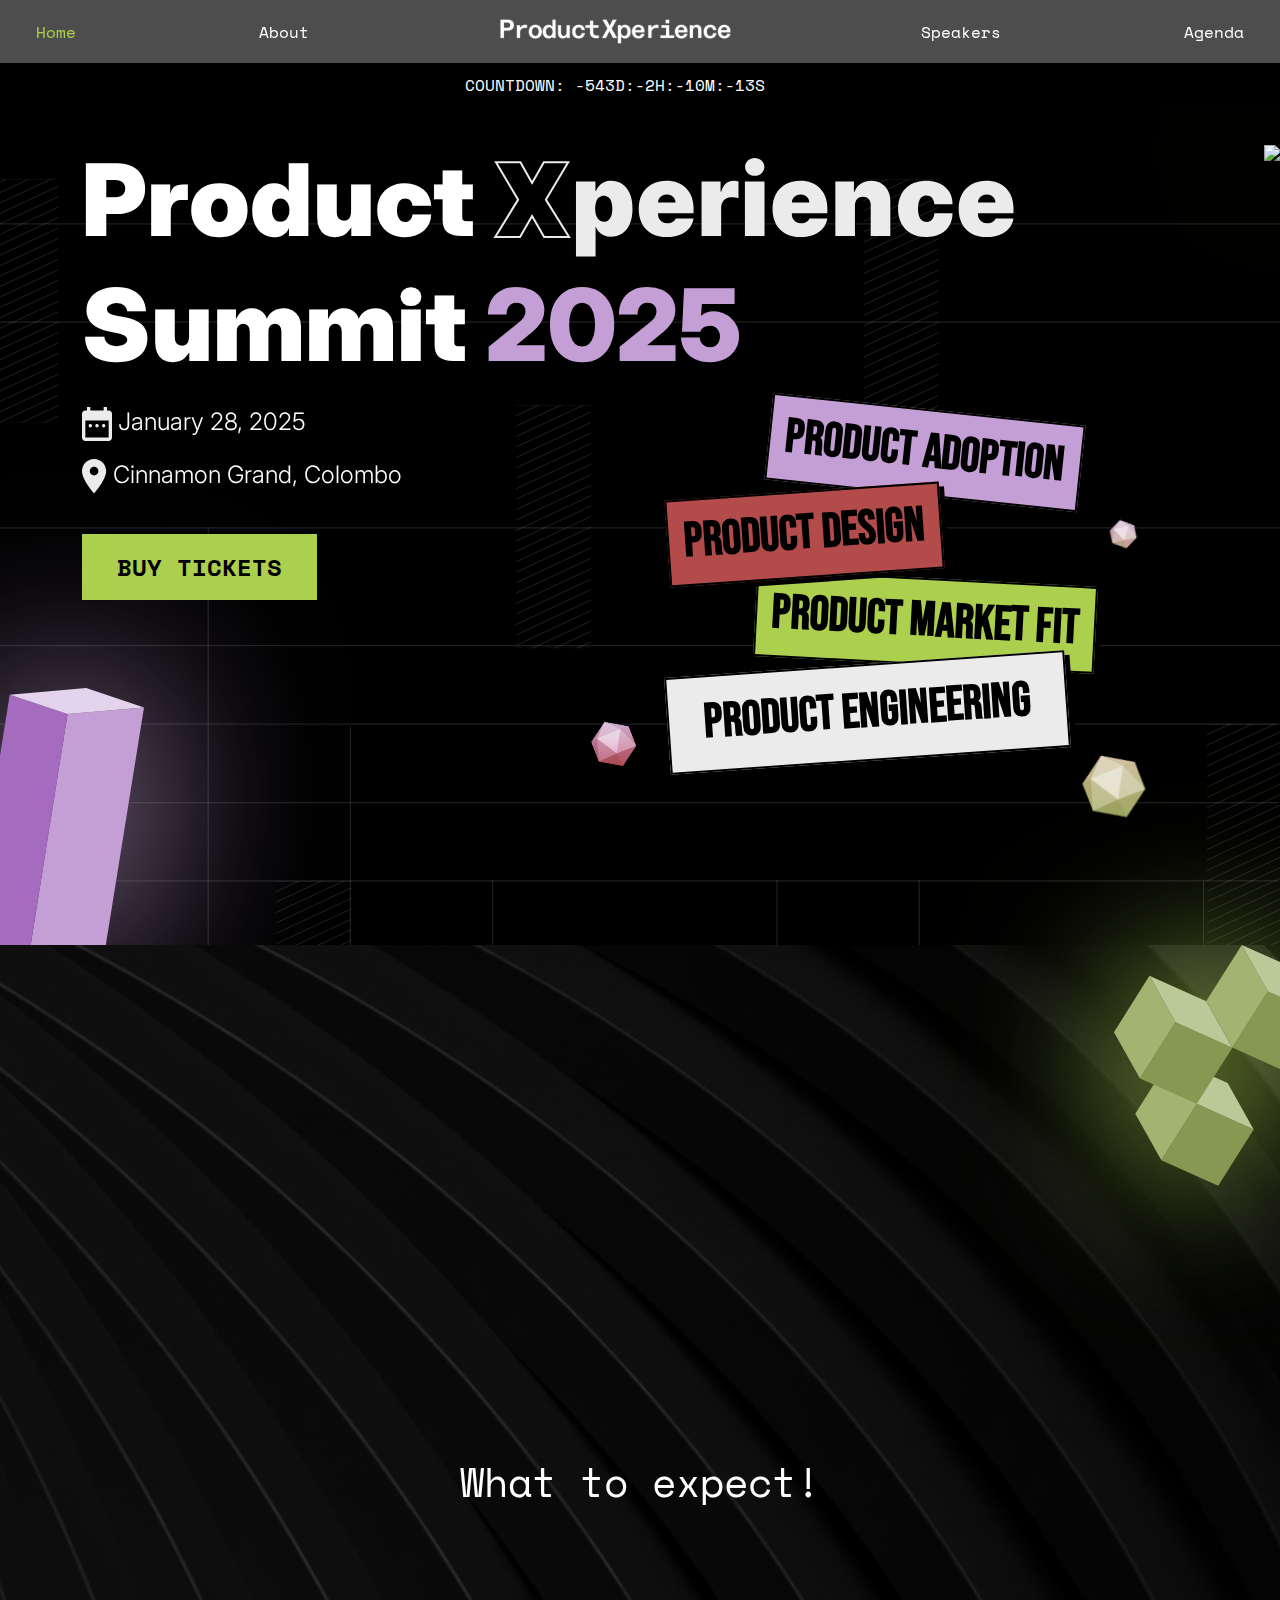
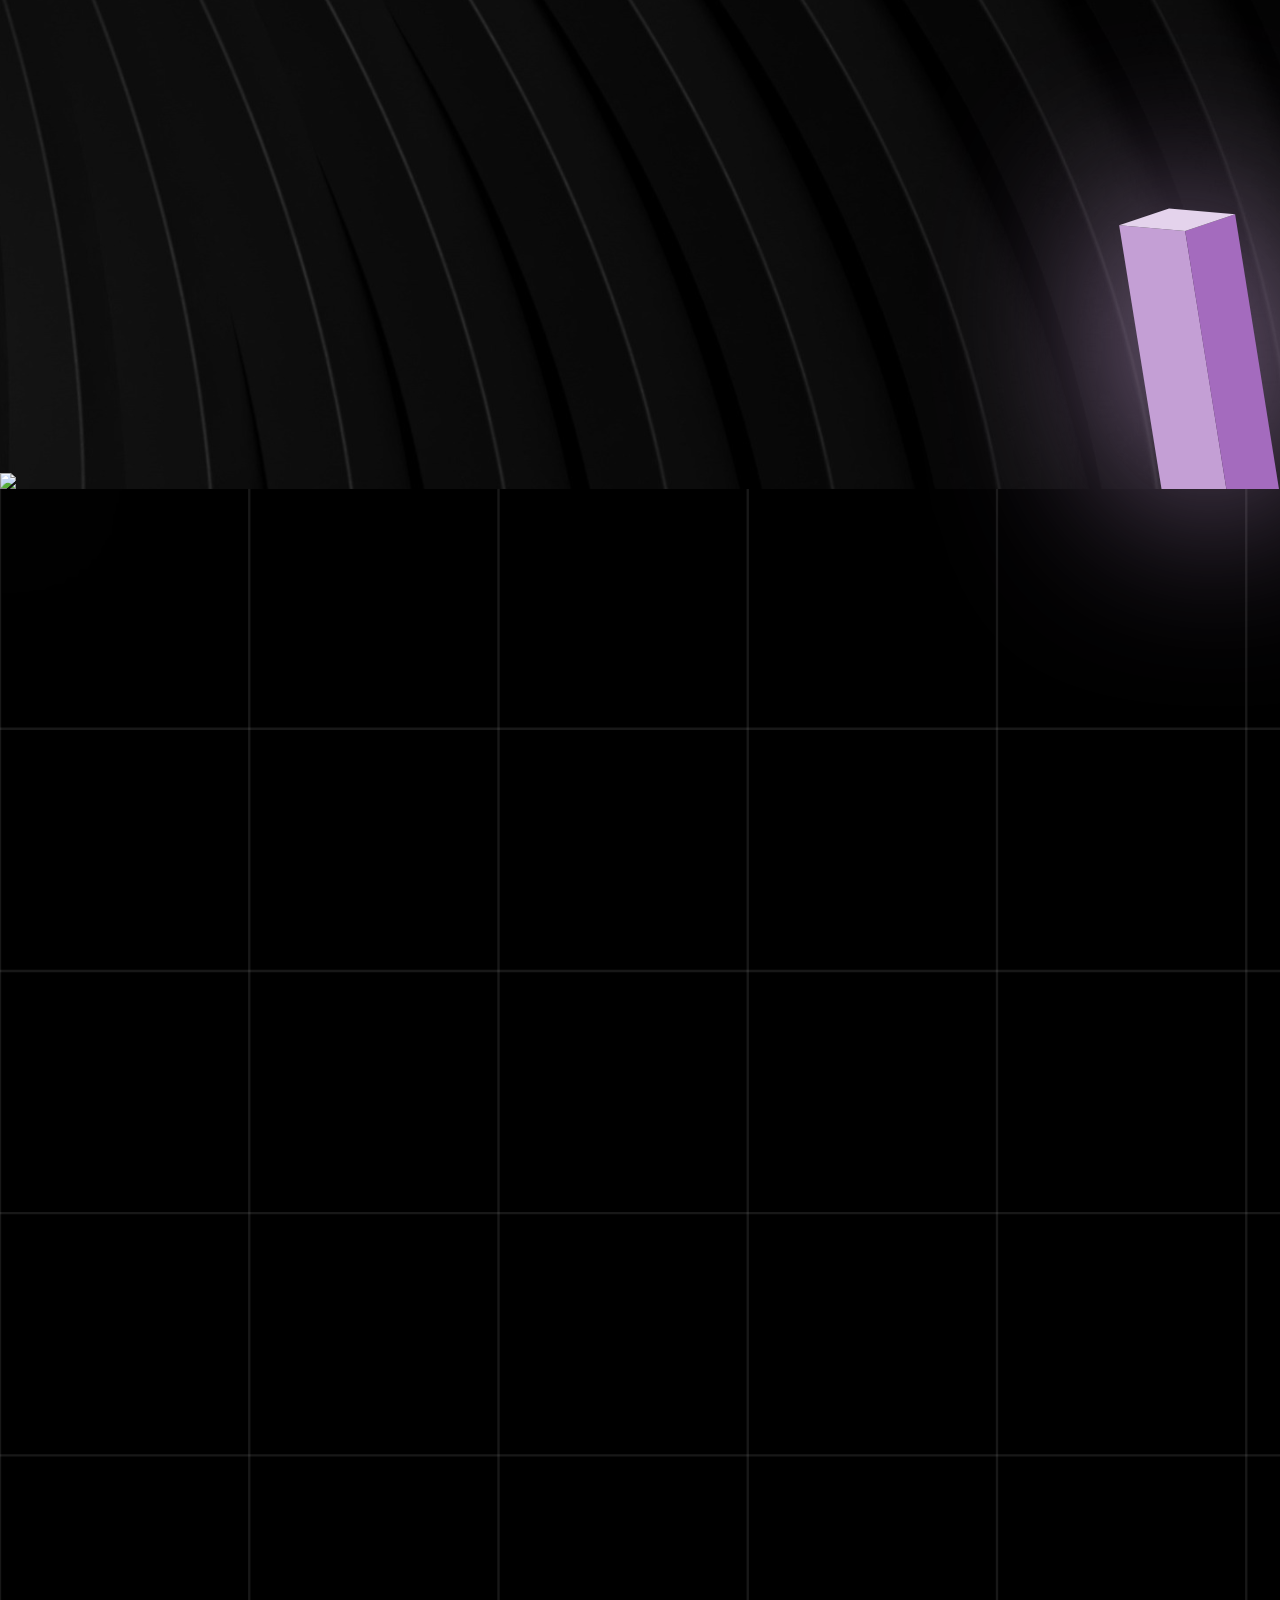
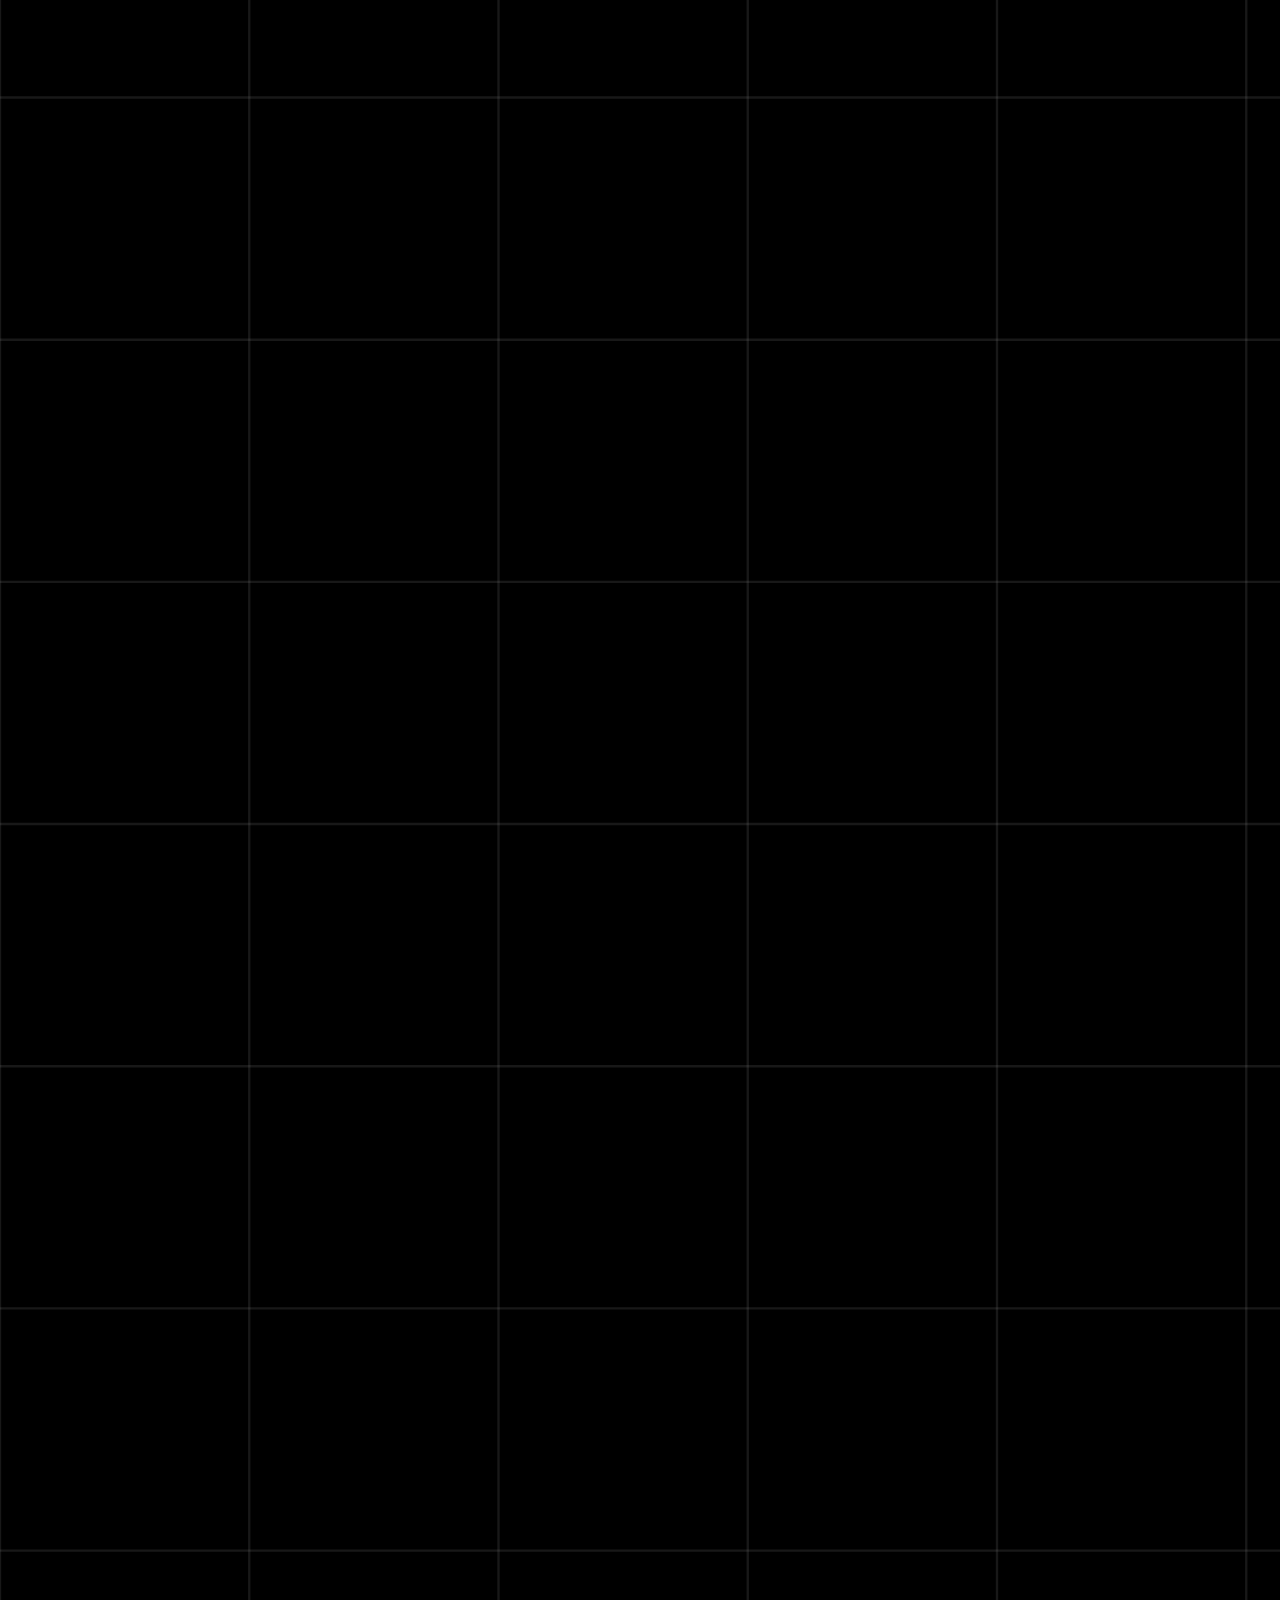
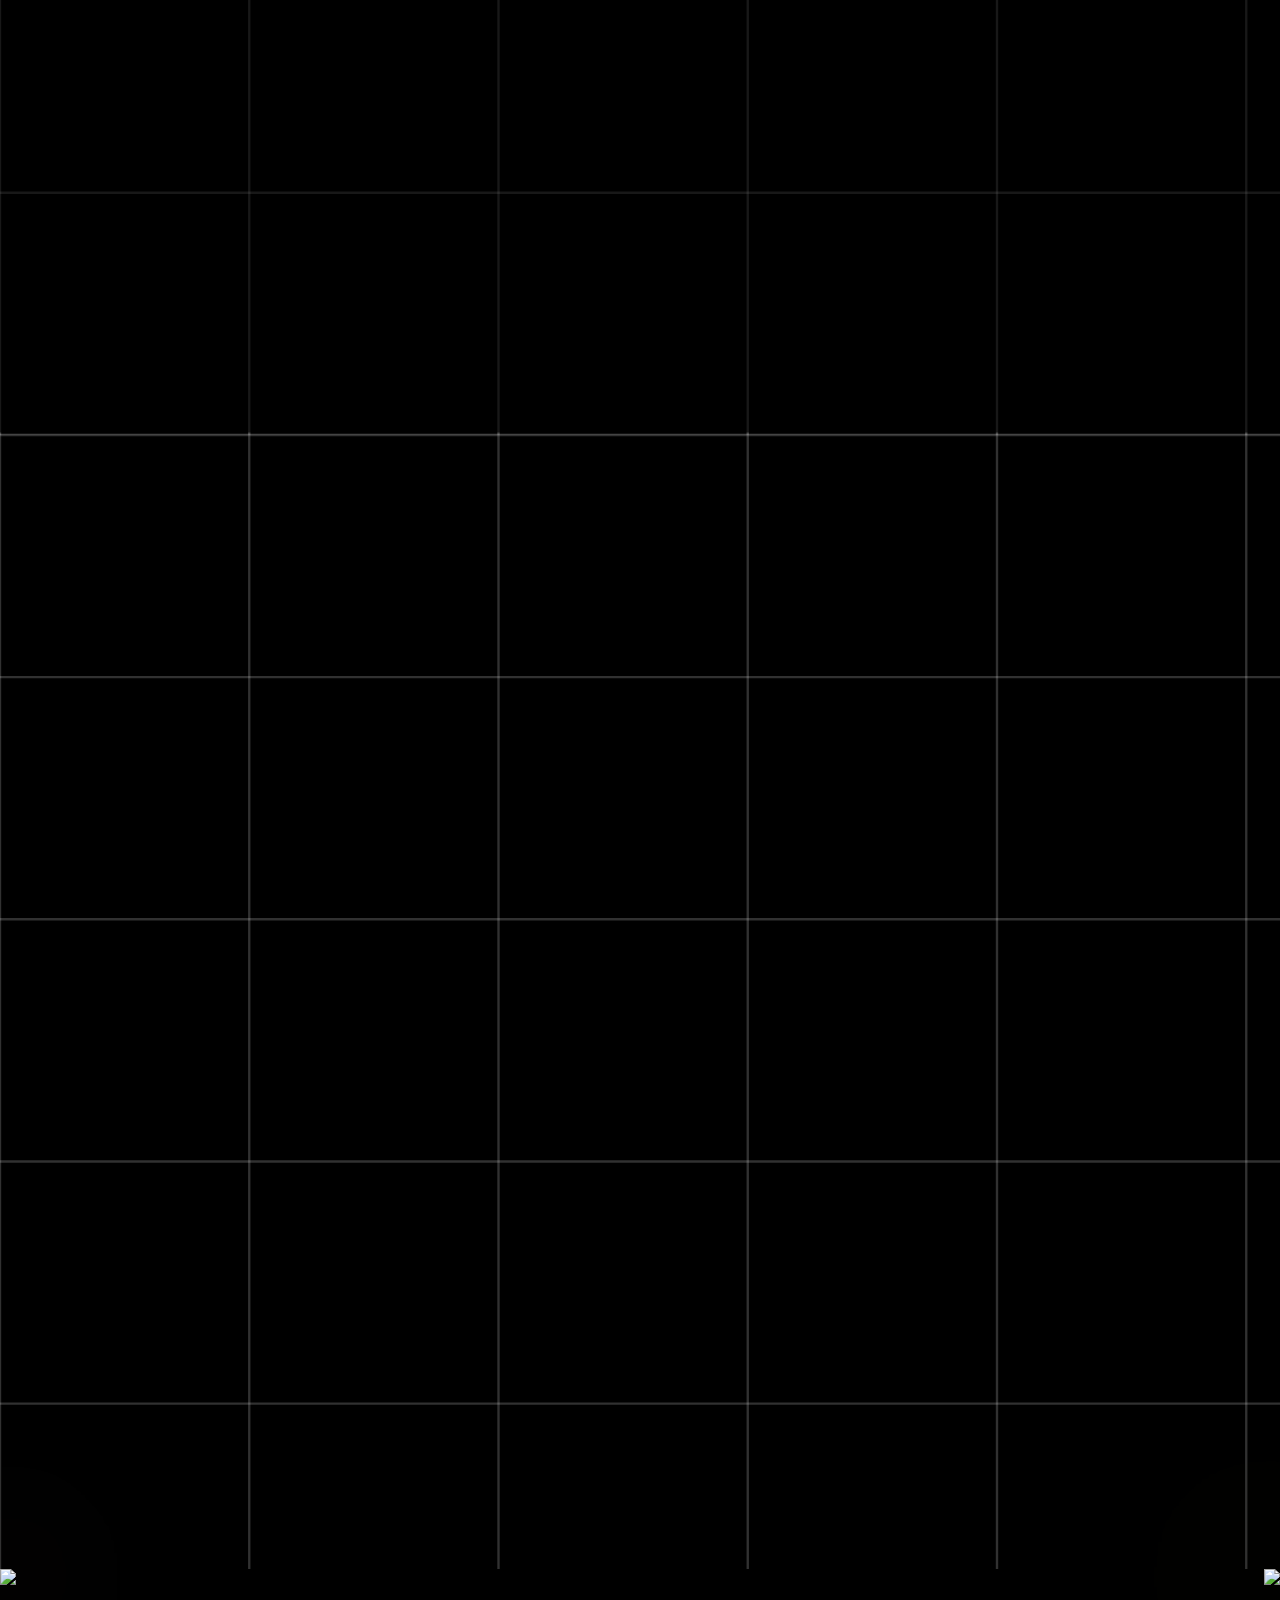
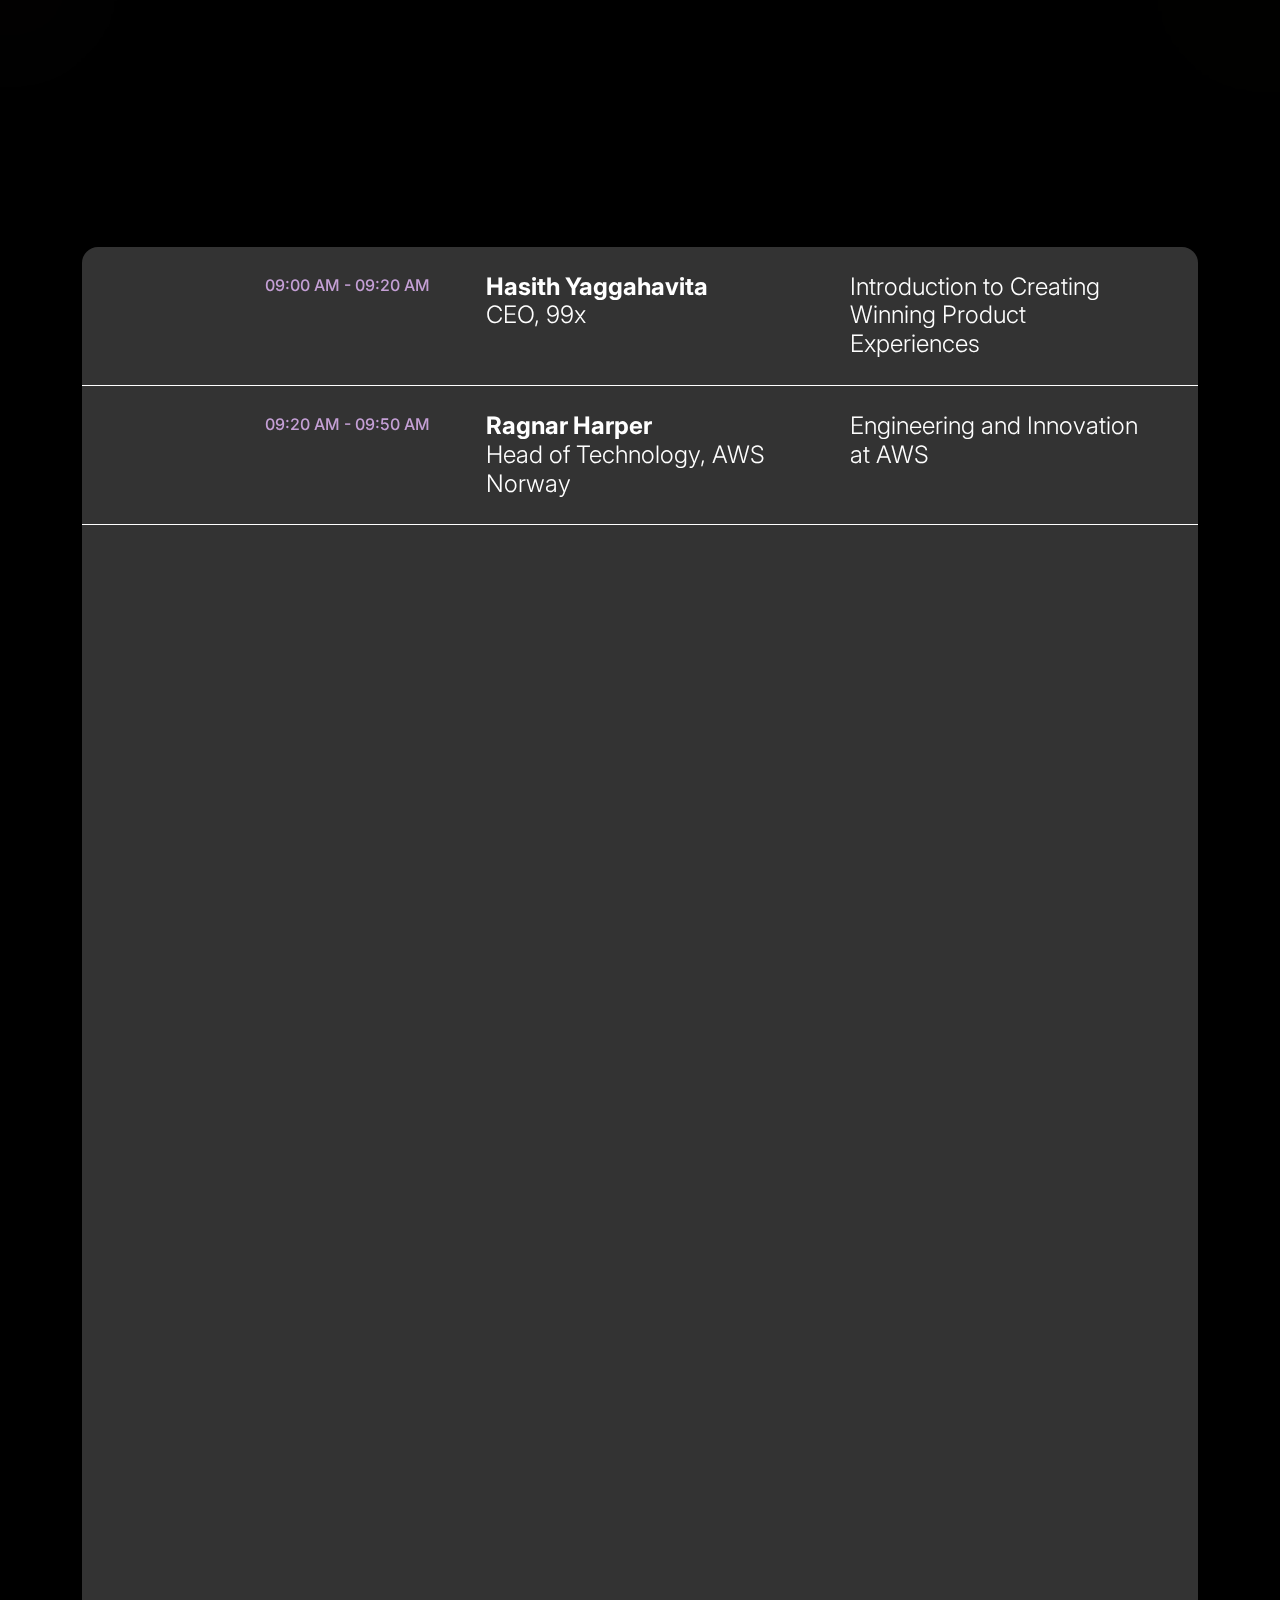
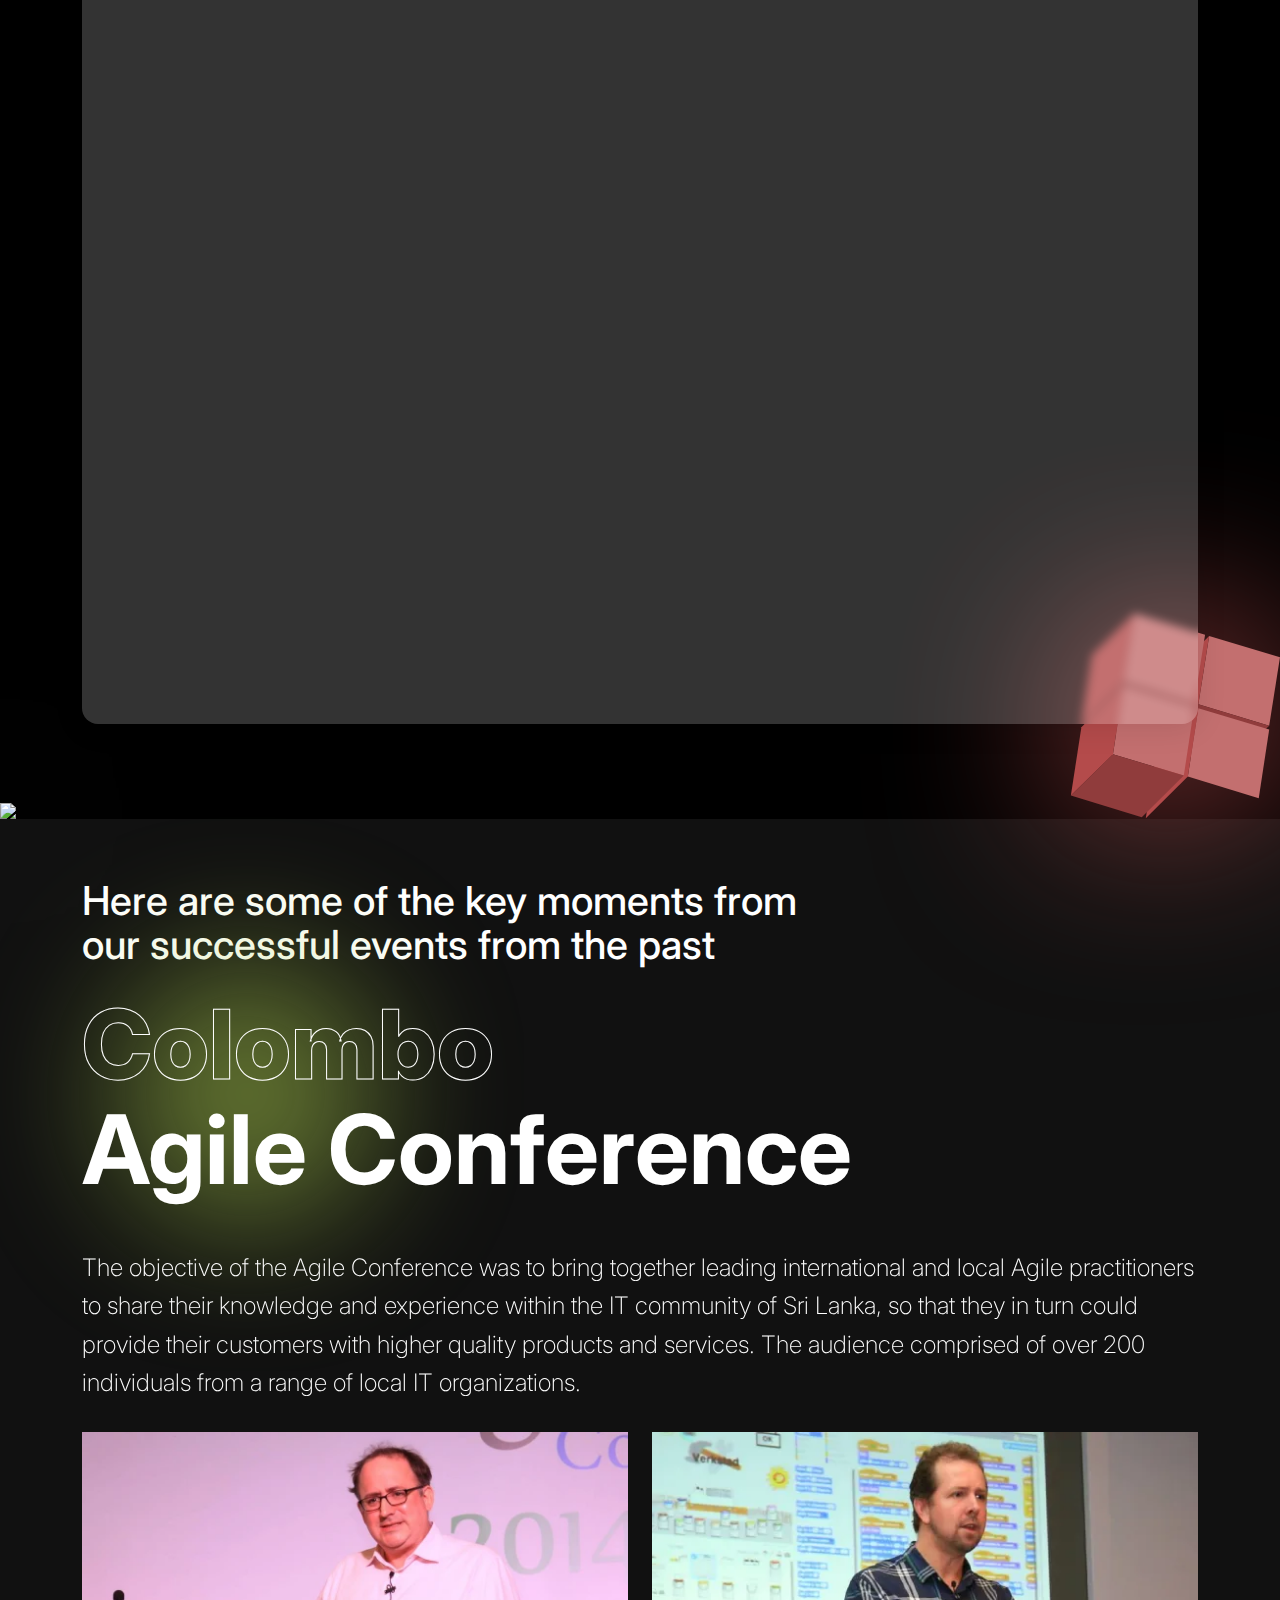
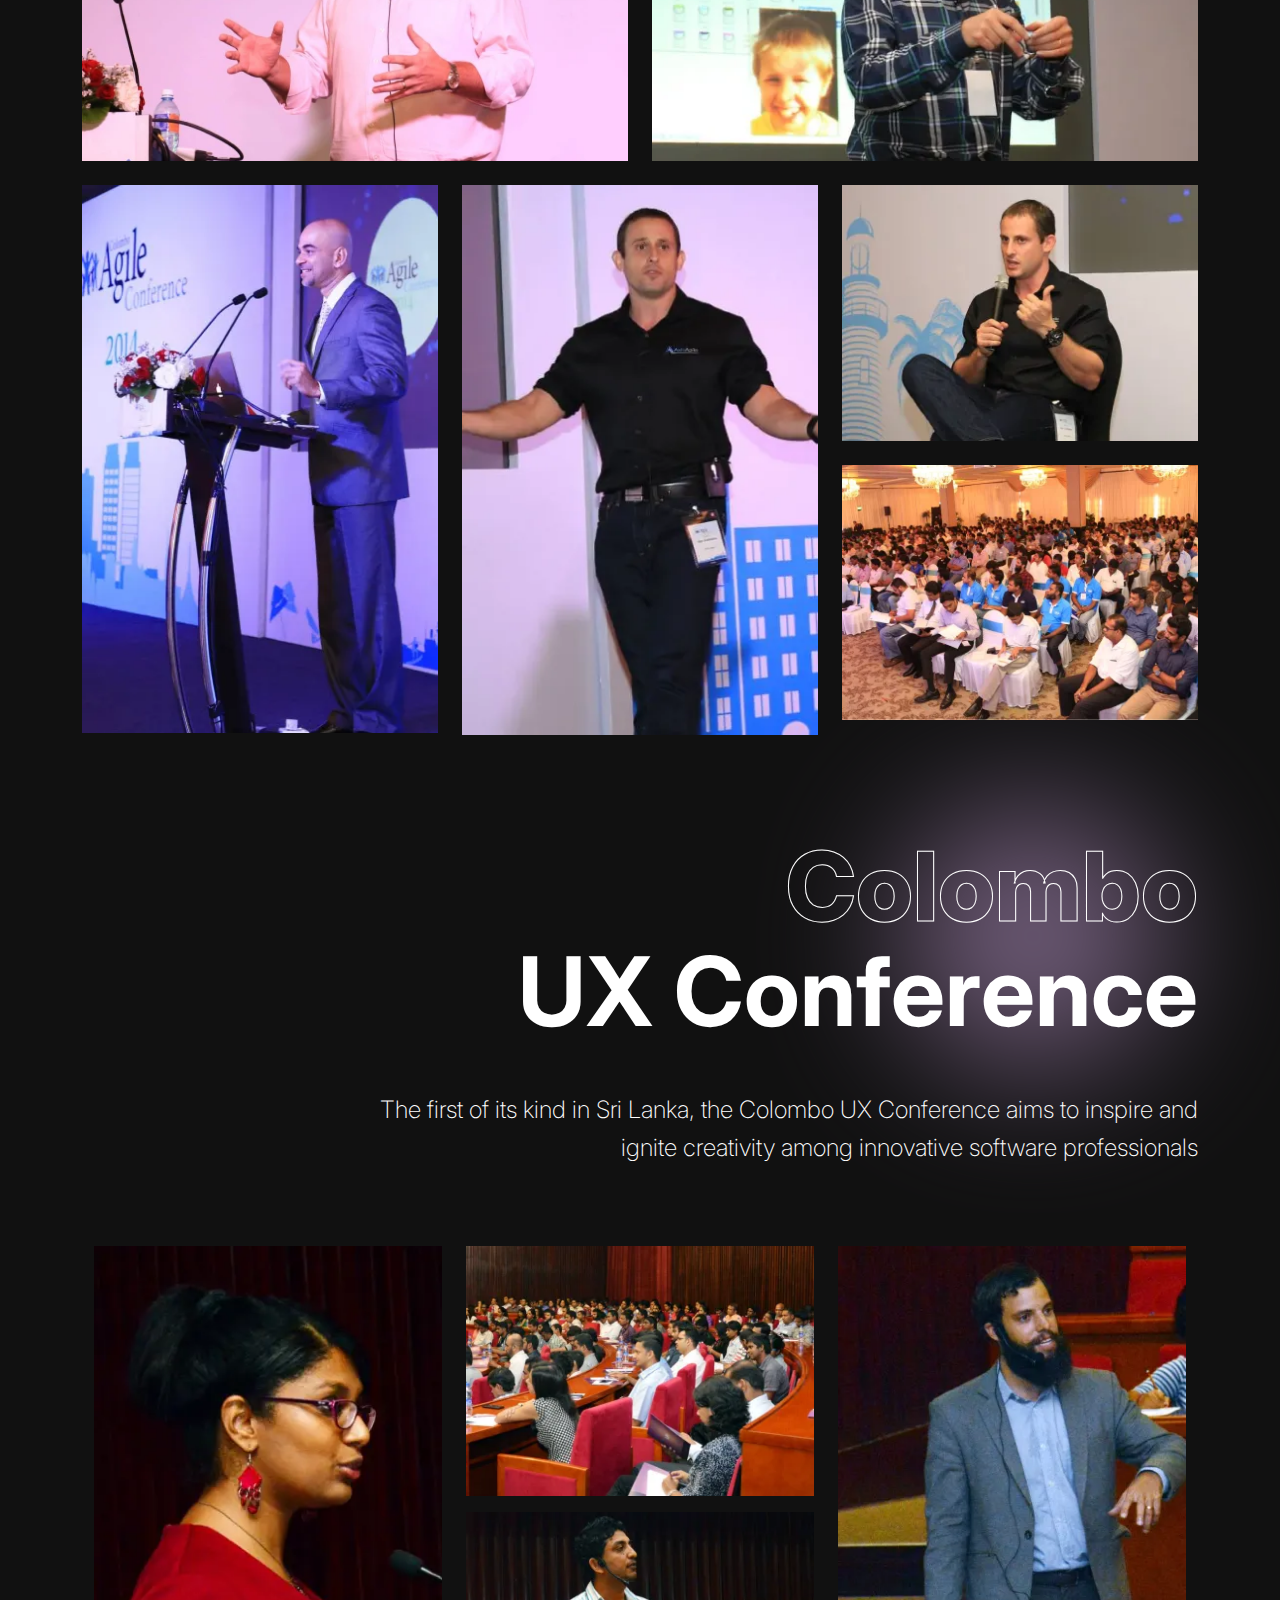
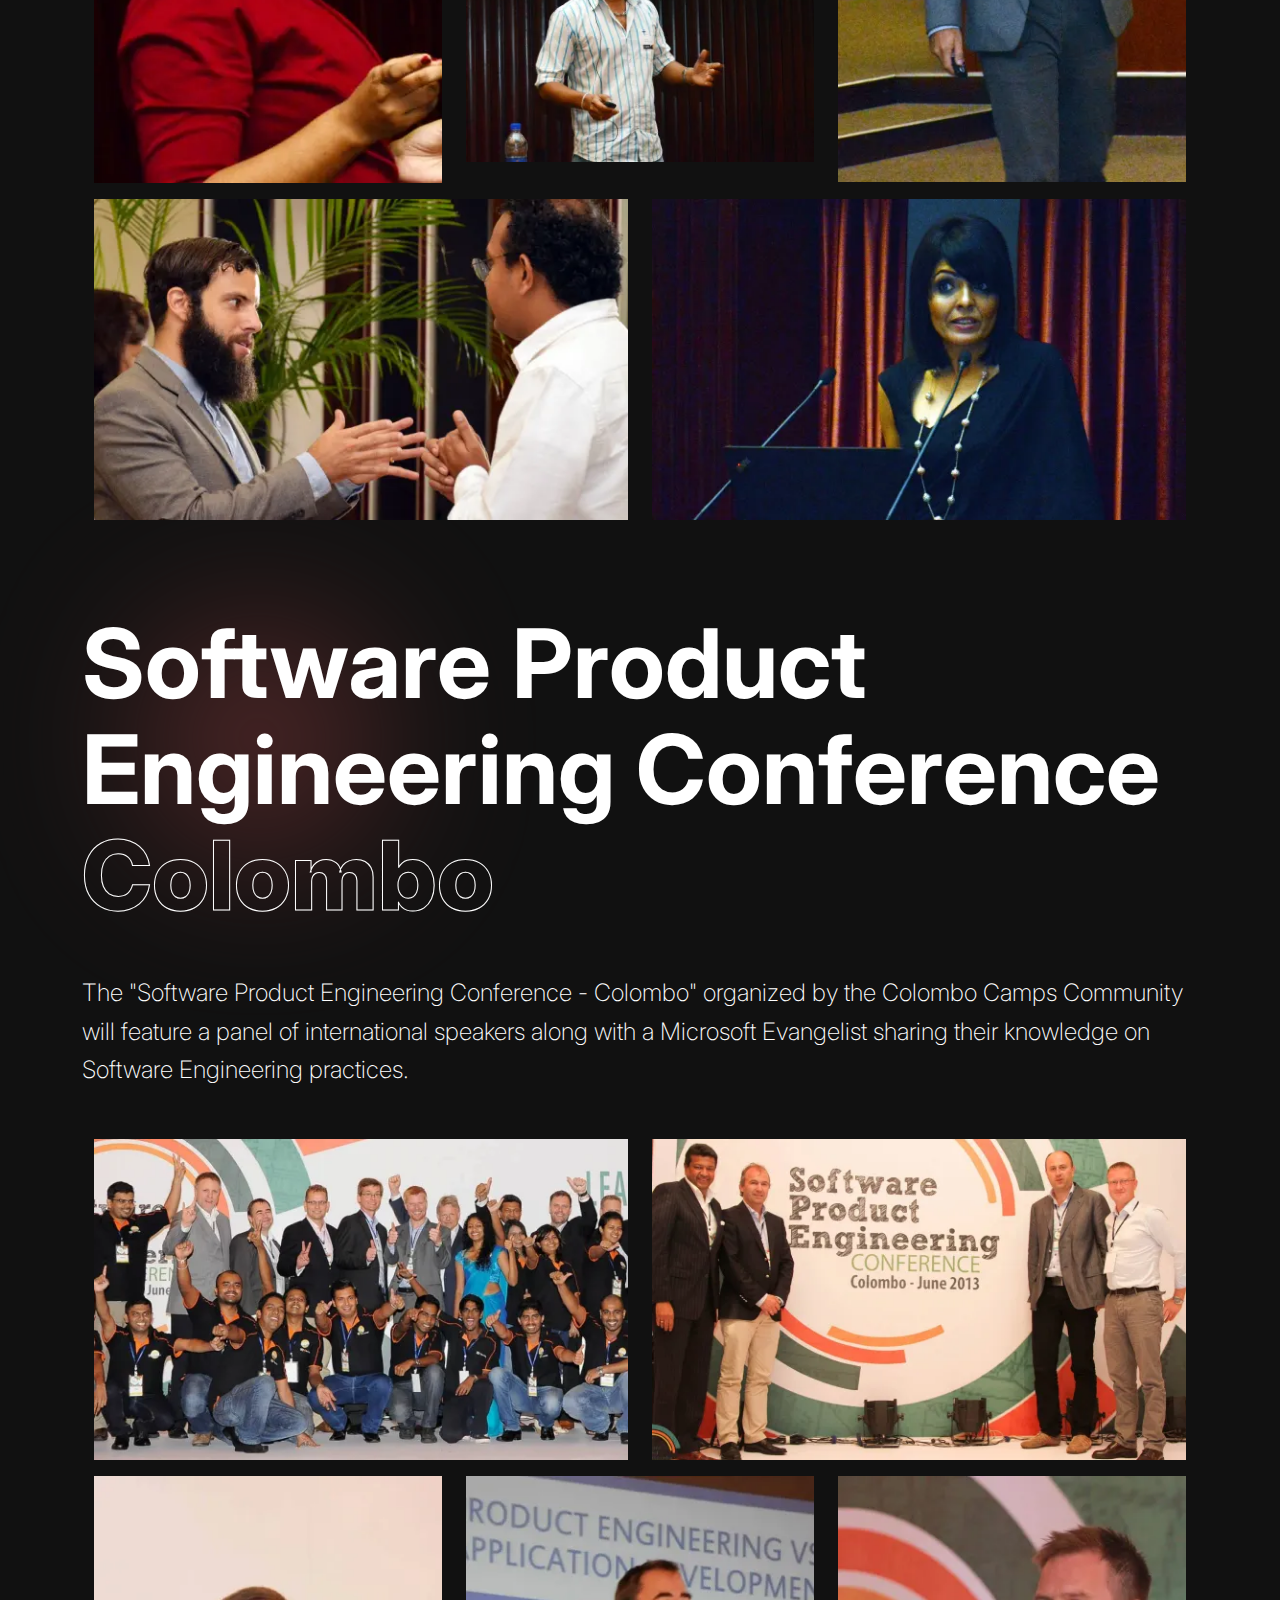
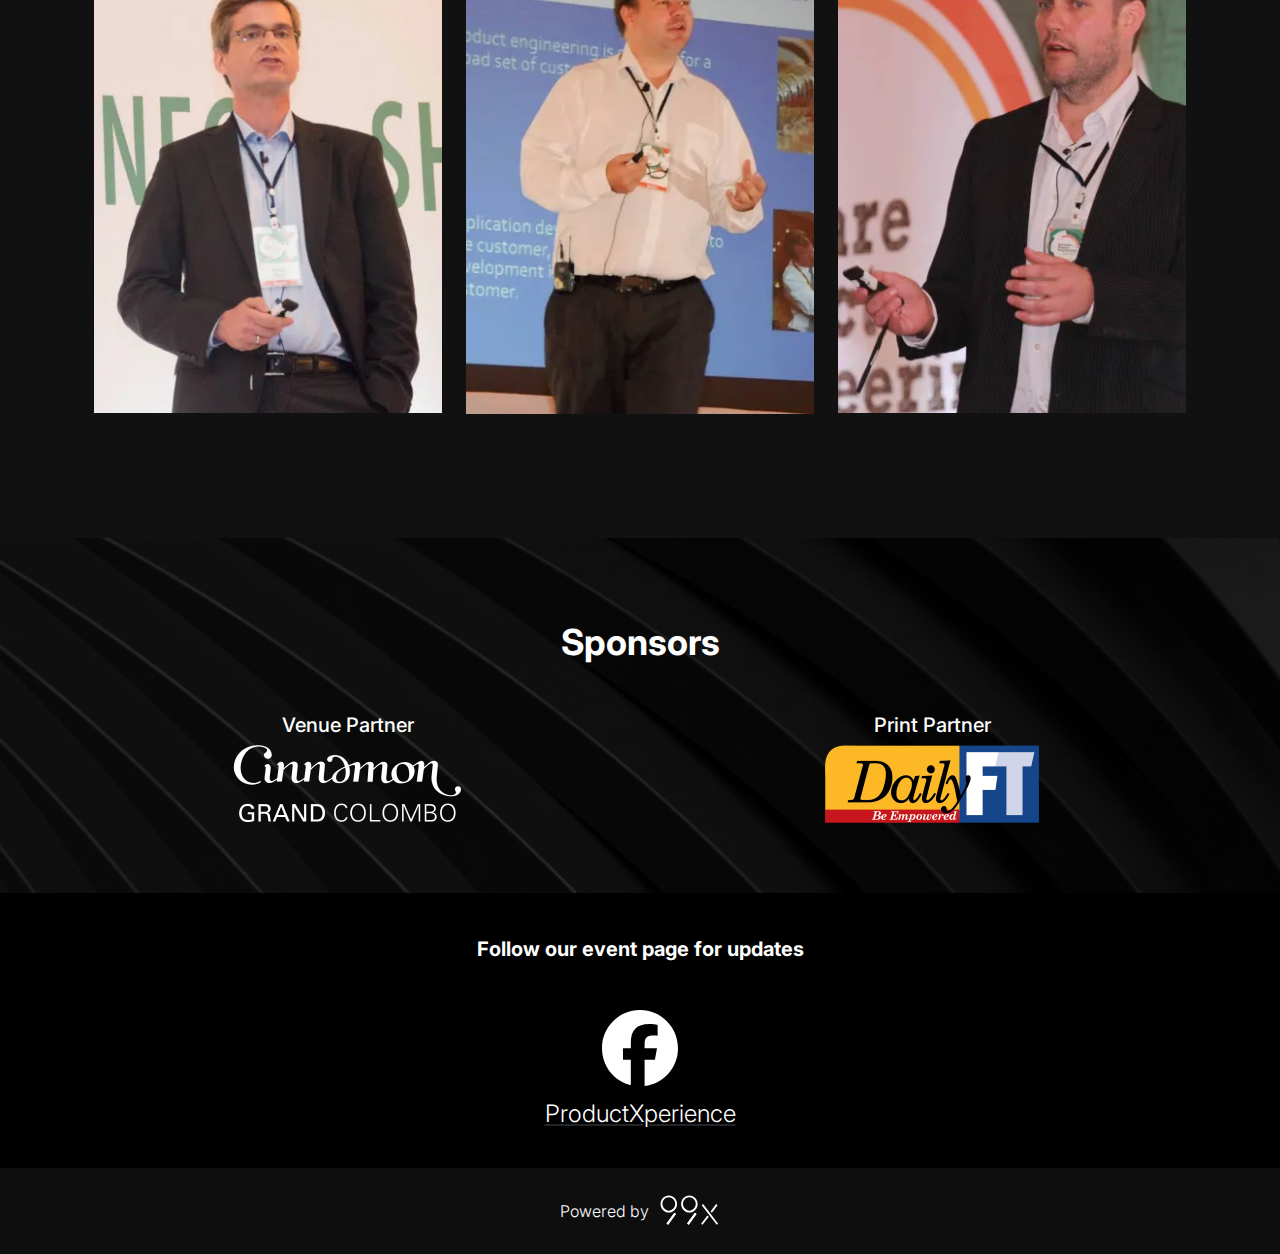
==== index.html @ 540a3e5a "Partners updated!" ====
<!DOCTYPE html>
<html>

<head>
    <title>Product Xperience Summit 2025</title>
    <meta name="author" content="99x">
    <meta name="keywords" content="Product experience, Winning product, User experience, Summit 2025">
    <meta name="viewport" content="width=device-width, user-scalable=no">
    <link rel="apple-touch-icon" sizes="180x180" href="./img/apple-touch-icon.png" />
    <link rel="icon" type="image/png" sizes="32x32" href="./img/favicon-32x32.png" />
    <link rel="icon" type="image/png" sizes="16x16" href="./img/favicon-16x16.png" />

    <link rel="preconnect" href="https://fonts.googleapis.com">
    <link rel="preconnect" href="https://fonts.gstatic.com" crossorigin>
    <link
        href="https://fonts.googleapis.com/css2?family=Bebas+Neue&family=Inter:ital,opsz,wght@0,14..32,100..900;1,14..32,100..900&family=Space+Mono:ital,wght@0,400;0,700;1,400;1,700&display=swap"
        rel="stylesheet">
    <link href="https://cdn.jsdelivr.net/npm/bootstrap@5.3.3/dist/css/bootstrap.min.css" rel="stylesheet"
        integrity="sha384-QWTKZyjpPEjISv5WaRU9OFeRpok6YctnYmDr5pNlyT2bRjXh0JMhjY6hW+ALEwIH" crossorigin="anonymous" />
    <link rel="stylesheet" type="text/css" href="./css/main.css" />
    <link rel="stylesheet" href="https://cdnjs.cloudflare.com/ajax/libs/font-awesome/6.2.0/css/all.min.css" />
    <link rel="stylesheet" href="https://unpkg.com/aos@next/dist/aos.css" />
    <!-- Meta Pixel Code -->
    <script>
        !function (f, b, e, v, n, t, s) {
            if (f.fbq) return; n = f.fbq = function () {
                n.callMethod ?
                n.callMethod.apply(n, arguments) : n.queue.push(arguments)
            };
            if (!f._fbq) f._fbq = n; n.push = n; n.loaded = !0; n.version = '2.0';
            n.queue = []; t = b.createElement(e); t.async = !0;
            t.src = v; s = b.getElementsByTagName(e)[0];
            s.parentNode.insertBefore(t, s)
        }(window, document, 'script',
            'https://connect.facebook.net/en_US/fbevents.js');
        fbq('init', '1121992112906776');
        fbq('track', 'PageView');
    </script>
    <noscript><img height="1" width="1" style="display:none"
            src="https://www.facebook.com/tr?id=1121992112906776&ev=PageView&noscript=1" /></noscript>
    <!-- End Meta Pixel Code -->
</head>

<body>

    <!--Header section-->
    <header>
        <nav>
            <div class="d-md-none d-flex mb-3">
                <img src="./img/PX_logo_White.svg" width="245" />
            </div>
            <!-- <div class="nav-toggle">
                <i class="fas fa-bars"></i>
            </div> -->
            <ul class="nav-list">
                <li><a href="#home" class="active">Home</a></li>
                <li><a href="#about">About</a></li>
                <li>
                    <a href="#" class="logo-block no-hover py-0">
                        <img src="./img/PX_logo_White.svg" width="245" />
                    </a>
                </li>
                <li><a href="#speakers"> Speakers</a></li>
                <li><a href="#agenda">Agenda</a></li>
            </ul>
        </nav>

        <div class="dark-bg-100 text-center">
            <div class="text-center count-down dark-bg-100">
                COUNTDOWN: <span id="countdown"></span>
            </div>

        </div>
    </header>

    <!--Main section-->
    <main>
        <!--Section 01-->
        <section class="top-banner" id="home">
            <div class="top-banner-inner position-relative h-100">
                <div class="container position-relative top-banner-content">
                    <h1 class="mb-4">
                        <span data-aos="fade-up" data-aos-duration="2000">Product</span> <span
                            class="text-stroke text-position"><span data-aos="fade-up" data-aos-duration="2000"><img
                                    src="./img/Xperience_updated.svg" /></span></span><br />
                        <span data-aos="fade-up" data-aos-duration="2000">Summit </span><span class="text-brand-100"
                            data-aos="fade-up" data-aos-duration="2000">2025</span>
                    </h1>

                    <div class="row">
                        <div class="col-lg-6">
                            <div class="mb-5">
                                <p data-aos="fade-left" data-aos-duration="1000"><img src="./img/calendar-icon.svg" />
                                    January 28, 2025</p>
                                <p data-aos="fade-left" data-aos-duration="1500"><img src="./img/location-icon.svg" />
                                    Cinnamon Grand, Colombo</p>
                                <div data-aos="fade-up" data-aos-duration="1000" class="discount-div">
                                    <a href="/tickets.html" target="_blank">
                                        <button class="text-uppercase btn-secondary-100 mt-4 mb-2 fw-bold">Buy
                                            tickets</button>
                                    </a>
                                    <!-- <p class="discount mt-2"><i><b><small>EARLY BIRD OFFER ENDS 20th DEC</small></b></i></p> -->
                                     <!-- <div class="square-danger-discount square square-lg square-danger text-uppercase rotate-4  align-self-start z-index-1">
                                        <h5>EARLY BIRD OFFER ENDS 15th DEC</h5>
                                    </div> -->
                                </div>
                            </div>
                        </div>
                        <div class="col-lg-6 d-flex flex-column" data-aos="fade-left" data-aos-duration="1000">
                            <div
                                class="square square-lg square-brand text-uppercase rotate--6 align-self-center position-relative top-5 diamond-icon-light">
                                <h4>Product Adoption</h4>
                            </div>
                            <div
                                class="square square-lg square-danger text-uppercase rotate-4  align-self-start z-index-1">
                                <h4>Product Design</h4>
                            </div>
                            <div class="square square-lg square-secondary text-uppercase rotate--3  align-self-center">
                                <h4>Product Market Fit</h4>
                            </div>
                            <div
                                class="square square-lg square-light text-uppercase rotate-4  align-self-start diamond-icon-red">
                                <h4>Product Engineering</h4>
                            </div>

                        </div>
                    </div>
                </div>
                <img class="animated-element pos-right-top glow-green" src="./img/Green.svg" />
                <img class="animated-element pos-left-bottom glow-purple" src="./img/purple.svg" />
            </div>

        </section>

        <!--Section 02-->
        <section id="about" class="about-bg position-relative">
            <div class="container">
                <div class="row">
                    <div class="col-md-12">
                        <h3 class="mb-5 position-relative z-index-1" data-aos="fade-up" data-aos-duration="1000">Elevate
                            your product mastery</h3>
                    </div>
                </div>
                <div class="row">
                    <div class="col-lg-7">
                        <p class="large" data-aos="fade-up" data-aos-duration="1000">
                            Join us at the 99x ProductXperience Summit, where innovators, engineers,
                            and industry leaders converge to explore the future of
                            digital product development.
                        </p>
                    </div>
                    <div class="col-lg-4 position-relative" data-aos="fade-up" data-aos-duration="1000">
                        <img src="./img/brackets.svg" class="img-fluid brackets-icon animated-element" />
                    </div>
                </div>
                <div class="row">
                    <div class="col-12">
                        <div class="square-container">
                            <div class="text-center">
                                <h4 class="square">What to expect!</h4>
                            </div>
                            <div class="row">
                                <div class="col-lg-6">
                                    <div class="text-center">
                                        <div class="square text-center" data-aos="fade-up" data-aos-duration="1000">
                                            <div class="square-brand">
                                                <h5>Cutting Edge Insights</h5>
                                            </div>
                                            <p>Discover the latest trends and advancements.</p>
                                        </div>
                                    </div>
                                </div>
                                <div class="col-lg-6">
                                    <div class="text-center">
                                        <div class="square text-center" data-aos="fade-up" data-aos-duration="1000">
                                            <div class="square-danger">
                                                <h5>Expert Learning</h5>
                                            </div>
                                            <p>
                                                Hear from top industry leaders and gain practical
                                                strategies.
                                            </p>
                                        </div>
                                    </div>
                                </div>
                            </div>
                            <div class="row">
                                <div class="col-lg-12">
                                    <div class="square-single-block text-center">
                                        <div class="square text-center" data-aos="fade-up" data-aos-duration="1000">
                                            <div class="square-secondary">
                                                <h5>Networking Opportunities</h5>
                                            </div>
                                            <p>
                                                Connect with peers and build valuable relationships.
                                            </p>
                                        </div>
                                    </div>
                                </div>
                            </div>
                            <div class="row mt-5">
                                <div class="col-12 text-center" data-aos="fade-up" data-aos-duration="1000">
                                    <a href="/tickets.html" target="_blank" class="btn btn-light-100">BUY TICKETS</a>
                                </div>
                            </div>
                        </div>
                    </div>
                </div>
            </div>
            <img class="animated-element-side animated-element pos-left-bottom glow-purple" src="./img/Purple.svg" />
            <img class="animated-element-side-right animated-element pos-right-bottom glow-purple"
                src="./img/purple-2.svg" />
            <img class="animated-element pos-right-top glow-green" src="./img/green.svg" />
        </section>

        <!--Speakers Section-->
        <section id="speakers" class="speaker-bg">
            <div class="container-fluid">
                <div class="row">
                    <div class="col-12 overflow-hidden">
                        <h3 class="text-stroke-brand-100 text-nowrap" data-aos="fade-up" data-aos-duration="1000">
                            Speakers Speakers Speakers Speakers Speakers Speakers Speakers Speakers</h3>
                    </div>
                </div>
            </div>
            <div class="container">
                <div class="row">

                    <!--Christian Willoch-->
                    <div class="col-lg-6 col-xl-4">
                        <div class="speaker-box" data-aos="fade-right" data-aos-duration="1000">
                            <div class="speaker-pic text-end">
                                <img src="./img/christian bg remove.webp" />
                            </div>
                            <div class="speaker-details text-center">
                                <h4 class="mb-0 text-dark-100 px-3">Christian<br />Willoch</h4>
                                <p class="mb-0 text-dark-100">Executive Advisor — Radical Innovation, Ruter As</p>
                                <div class="square square-lg square-light rotate--3 mt-3 position-relative top-25">
                                    <h4>Using Ecosystem Feedback to Improve Product Adoption</h4>
                                </div>
                            </div>
                        </div>
                    </div>

                    <!--Ina-->
                    <div class="col-lg-6 col-xl-4">
                        <div class="speaker-box" data-aos="fade-right" data-aos-duration="1000">
                            <div class="speaker-pic text-end">
                                <img src="./img/ina.webp" />
                            </div>
                            <div class="speaker-details text-center">
                                <h4 class="mb-0 text-dark-100 px-3">Ina<br />Eldøy</h4>
                                <p class="mb-0 text-dark-100">Chief Executive Officer<br />BagID</p>
                                <div class="square square-lg square-light rotate--3 mt-3 position-relative top-25">
                                    <h4>Leverage Branding to Create a Compelling Product Identity</h4>
                                </div>
                            </div>
                        </div>
                    </div>

                    <!--Ragnar Harper-->
                    <div class="col-lg-6 col-xl-4">
                        <div class="speaker-box" data-aos="fade-right" data-aos-duration="1000">
                            <div class="speaker-pic text-end">
                                <img src="img/ragnar.webp" />
                            </div>
                            <div class="speaker-details text-center">
                                <h4 class="mb-0 text-dark-100 px-3">Ragnar<br />Harper</h4>
                                <p class="mb-0 text-dark-100">Head of Technology<br />AWS Norway</p>
                                <div class="square square-lg square-light rotate--3 mt-3 position-relative top-25">
                                    <h4>Engineering and Innovation at AWS</h4>
                                </div>
                            </div>
                        </div>
                    </div>

                    <!--Egil Fujikawa -->
                    <div class="col-lg-6 col-xl-4">
                        <div class="speaker-box" data-aos="fade-right" data-aos-duration="1000">
                            <div class="speaker-pic text-end">
                                <img src="./img/Egil.webp" />
                            </div>
                            <div class="speaker-details text-center">
                                <h4 class="mb-0 text-dark-100 px-3">Egil<br />Fujikawa Nes</h4>
                                <p class="mb-0 text-dark-100">CTO<br />99x Digital Solutions</p>
                                <div class="square square-lg square-light rotate--3 mt-3 position-relative top-25">
                                    <h4>Creating Products with Exceptional Market Resonance</h4>
                                </div>
                            </div>
                        </div>
                    </div>

                    <!--Torgeir Lyngstad -->
                    <div class="col-lg-6 col-xl-4">
                        <div class="speaker-box" data-aos="fade-right" data-aos-duration="1000">
                            <div class="speaker-pic text-end">
                                <img src="img/torje_updated.webp" />
                            </div>
                            <div class="speaker-details text-center">
                                <h4 class="mb-0 text-dark-100 px-3">Torgeir<br />Lyngstad</h4>
                                <p class="mb-0 text-dark-100">Product Line Manager<br /> Compello</p>
                                <div class="square square-lg square-light rotate--3 mt-3 position-relative top-25">
                                    <h4>Tuning Your Product's Core for Unmatched Market Resonance</h4>
                                </div>
                            </div>
                        </div>
                    </div>

                    <!-- Bartosz -->
                    <!-- <div class="col-lg-6 col-xl-4">
                        <div class="speaker-box" data-aos="fade-right" data-aos-duration="1000">
                            <div class="speaker-pic text-end">
                                <img src="/img/bartosz.webp" />
                            </div>
                            <div class="speaker-details text-center">
                                <h4 class="mb-0 text-dark-100 px-3">Bartosz<br />Sroka</h4>
                                <p class="mb-0 text-dark-100">Chief Technology Officer<br />Futurehome AS</p>
                                <div class="square square-lg square-light rotate--3 mt-3 position-relative top-25">
                                    <h4>The Future of Products with Hardware-Software Integration and Rapid Prototyping
                                    </h4>
                                </div>
                            </div>
                        </div>
                    </div> -->

                    <!-- Yngvar -->
                    <div class="col-lg-6 col-xl-4">
                        <div class="speaker-box" data-aos="fade-right" data-aos-duration="1000">
                            <div class="speaker-pic text-end">
                                <img src="/img/yngvar updated.webp" />
                            </div>
                            <div class="speaker-details text-center">
                                <h4 class="mb-0 text-dark-100 px-3">Yngvar<br />Ugland</h4>
                                <p class="mb-0 text-dark-100">Head of NewTechLab<br />DNB</p>
                                <div class="square square-lg square-light rotate--3 mt-3 position-relative top-25">
                                    <h4>Future of Product Innovation
                                    </h4>
                                </div>
                            </div>
                        </div>
                    </div>

                    <!--Jan-->
                    <div class="col-lg-6 col-xl-4">
                        <div class="speaker-box" data-aos="fade-right" data-aos-duration="1000">
                            <div class="speaker-pic text-end">
                                <img src="/img/jan.webp" />
                            </div>
                            <div class="speaker-details text-center">
                                <h4 class="mb-0 text-dark-100 px-3">Jan Kristian<br />Bjerke</h4>
                                <p class="mb-0 text-dark-100">CTO, Grunt</p>
                                <div class="square square-lg square-light rotate--3 mt-3 position-relative top-25">
                                    <h4>Product Architecting for Cross-Platform Development
                                    </h4>
                                </div>
                            </div>
                        </div>
                    </div>

                    <!--Hasith-->
                    <div class="col-lg-6 col-xl-4">
                        <div class="speaker-box" data-aos="fade-left" data-aos-duration="1000">
                            <div class="speaker-pic text-end">
                                <img src="./img/speaker01.webp" />
                            </div>
                            <div class="speaker-details text-center">
                                <h4 class="mb-0 text-dark-100 px-3">Hasith <br />Yaggahavita</h4>
                                <p class="mb-0 text-dark-100">CEO, 99x</p>
                                <div class="square square-lg square-light rotate--3 mt-3 position-relative top-25">
                                    <h4>Introduction to Creating Winning Product Experiences</h4>
                                </div>
                            </div>
                        </div>
                    </div>

                    <!--Suren-->
                    <div class="col-lg-6 col-xl-4">
                        <div class="speaker-box" data-aos="fade-left" data-aos-duration="1000">
                            <div class="speaker-pic text-end">
                                <img src="./img/suren.webp" />
                            </div>
                            <div class="speaker-details text-center">
                                <h4 class="mb-0 text-dark-100 px-3">Suren <br />Rodrigo</h4>
                                <p class="mb-0 text-dark-100">Chief Product Officer, 99x</p>
                                <div class="square square-lg square-light rotate--3 mt-3 position-relative top-25">
                                    <h4>Essential Engineering Metrics Every Team Should Track</h4>
                                </div>
                            </div>
                        </div>
                    </div>

                    <!--Kalana-->
                    <div class="col-lg-6 col-xl-4">
                        <div class="speaker-box" data-aos="fade-left" data-aos-duration="1000">
                            <div class="speaker-pic text-end">
                                <img src="./img/kalana.webp" />
                            </div>
                            <div class="speaker-details text-center">
                                <h4 class="mb-0 text-dark-100 px-3">Kalana <br />Wijesekara</h4>
                                <p class="mb-0 text-dark-100">Chief Developer Experience Officer, 99x</p>
                                <div class="square square-lg square-light rotate--3 mt-3 position-relative top-25">
                                    <h4>AI Assisted Engineering in the Era of Gen AI</h4>
                                </div>
                            </div>
                        </div>
                    </div>

                    <!--Samudra-->
                    <div class="col-lg-6 col-xl-4">
                        <div class="speaker-box" data-aos="fade-up" data-aos-duration="1000">
                            <div class="speaker-pic text-end">
                                <img src="./img/speaker02.webp" />
                            </div>
                            <div class="speaker-details text-center">
                                <h4 class="mb-0 text-dark-100 px-3">Samudra <br />Kanakaarachchi</h4>
                                <p class="mb-0 text-dark-100">Director - Technical, 99x</p>
                                <div class="square square-lg square-light rotate-4 mt-3 position-relative top-25">
                                    <h4>Reimagining Products in a World of AI Agents </h4>
                                </div>
                            </div>
                        </div>
                    </div>

                    <!--Rasika-->
                    <div class="col-lg-6 col-xl-4">
                        <div class="speaker-box" data-aos="fade-left" data-aos-duration="1000">
                            <div class="speaker-pic text-end">
                                <img src="./img/rasika.webp" />
                            </div>
                            <div class="speaker-details text-center">
                                <h4 class="mb-0 text-dark-100 px-3">Rasika <br />Mahindasiri</h4>
                                <p class="mb-0 text-dark-100">Director HCI, 99x</p>
                                <div class="square square-lg square-light rotate--3 mt-3 position-relative top-25">
                                    <h4>AI Meets UX</h4>
                                </div>
                            </div>
                        </div>
                    </div>


                    <!--Sachith-->
                    <!-- <div class="col-lg-6 col-xl-4">
                        <div class="speaker-box" data-aos="fade-right" data-aos-duration="1000">
                            <div class="speaker-pic text-end">
                                <img src="./img/speaker03.webp" />
                            </div>
                            <div class="speaker-details text-center">
                                <h4 class="mb-0 text-dark-100 px-3">Sachith<br />Perera</h4>
                                <p class="mb-0 text-dark-100">CTO, 99x</p>
                                <div class="square square-lg square-light rotate--3 mt-3 position-relative top-25">
                                    <h4>Golden Paths in Platform Engineering</h4>
                                </div>
                            </div>
                        </div>
                    </div> -->

                </div>
            </div>
        </section>

        <!--Agenda Section-->
        <section class="position-relative" id="agenda">
            <div class="container position-relative agenda-content">
                <h2 class="text-center" data-aos="fade-up" data-aos-duration="1000">Event Agenda</h2>
                <div class="agenda-wrapper mt-5">

                    <div class="agenda-row">
                        <div class="row">
                            <div class="col-md-4 text-md-end">
                                <div class="p-3">
                                    <p class="text-brand-100">09:00 AM - 09:20 AM</p>
                                    <!-- <h5>Introduction</h5> -->
                                </div>
                            </div>
                            <div class="col-md-4">
                                <div class="p-3">
                                    <h5>Hasith Yaggahavita</h5>
                                    <h6>CEO, 99x</h6>
                                </div>
                            </div>
                            <div class="col-md-4">
                                <div class="p-3">
                                    <h6>Introduction to Creating Winning Product Experiences</h6>
                                </div>
                            </div>
                        </div>
                        <hr />
                    </div>

                    <div class="agenda-row">
                        <div class="row">
                            <div class="col-md-4 text-md-end">
                                <div class="p-3">
                                    <p class="text-brand-100">09:20 AM - 09:50 AM</p>
                                    <!-- <h5>Introduction</h5> -->
                                </div>
                            </div>
                            <div class="col-md-4">
                                <div class="p-3">
                                    <h5>Ragnar Harper</h5>
                                    <h6>Head of Technology, AWS Norway</h6>
                                </div>
                            </div>
                            <div class="col-md-4">
                                <div class="p-3">
                                    <h6>Engineering and Innovation at AWS</h6>
                                </div>
                            </div>
                        </div>
                        <hr />
                    </div>

                    <div class="agenda-row" data-aos="fade-up" data-aos-duration="1000">
                        <div class="row">
                            <div class="col-md-4 text-md-end">
                                <div class="p-3">
                                    <p class="text-brand-100">09:50 AM - 10:10 AM</p>
                                    <!-- <h5>Flowyzer</h5> -->
                                </div>
                            </div>
                            <div class="col-md-4">
                                <div class="p-3">
                                    <h5>Suren Rodrigo</h5>
                                    <h6>Chief Product Officer, 99x</h6>
                                </div>
                            </div>
                            <div class="col-md-4">
                                <div class="p-3">
                                    <h6>Essential Engineering Metrics Every Team Should Track</h6>
                                </div>
                            </div>
                        </div>
                        <hr />
                    </div>

                    <div class="agenda-row" data-aos="fade-up" data-aos-duration="1000">
                        <div class="row">
                            <div class="col-md-4 text-md-end">
                                <div class="p-3">
                                    <p class="text-brand-100">10:10 AM - 10:40 AM</p>
                                    <!-- <h5>Precision Crafting</h5> -->
                                </div>
                            </div>
                            <div class="col-md-4">
                                <div class="p-3">
                                    <h5>Torgeir Lyngstad</h5>
                                    <h6>Product Line Manager, Compello</h6>
                                </div>
                            </div>
                            <div class="col-md-4">
                                <div class="p-3">
                                    <h6>Tuning Your Product's Core for Unmatched Market Resonance</h6>
                                </div>
                            </div>
                        </div>
                        <hr />
                    </div>

                    <div class="agenda-row" data-aos="fade-up" data-aos-duration="1000">
                        <div class="row">
                            <div class="col-md-4 text-md-end">
                                <div class="p-3">
                                    <p class="text-brand-100">11:00 AM - 11:30 AM</p>
                                    <!-- <h5>Panel Discussion</h5>  -->
                                </div>
                            </div>
                            <div class="col-md-4">
                                <div class="p-3">
                                    <h5>Morning Tea Break</h5>
                                    <!-- <h6>CTO, 99x</h6> -->
                                </div>
                            </div>
                            <div class="col-md-4">
                                <!-- <div class="p-3"> 
                                    <h6>The Intersection of AI and Product Design</h6>
                                </div> -->
                            </div>
                        </div>
                        <hr />
                    </div>

                    

                    <div class="agenda-row" data-aos="fade-up" data-aos-duration="1000">
                        <div class="row">
                            <div class="col-md-4 text-md-end">
                                <div class="p-3">
                                    <p class="text-brand-100">11:30 PM - 11:50 PM</p>
                                    <!-- <h5>Precision Crafting</h5> -->
                                </div>
                            </div>
                            <div class="col-md-4">
                                <div class="p-3">
                                    <h5>Kalana Wijesekara</h5>
                                    <h6>Chief Developer Experience Officer, 99x</h6>
                                </div>
                            </div>
                            <div class="col-md-4">
                                <div class="p-3">
                                    <h6>AI Assisted Engineering in the Era of Gen AI</h6>
                                </div>
                            </div>
                        </div>
                        <hr />
                    </div>

                    <div class="agenda-row" data-aos="fade-up" data-aos-duration="1000">
                        <div class="row">
                            <div class="col-md-4 text-md-end">
                                <div class="p-3">
                                    <p class="text-brand-100">11:50 AM - 12:20 PM</p>
                                    <!-- <h5>The Synergy of Hardware and Software</h5> -->
                                </div>
                            </div>
                            <div class="col-md-4">
                                <div class="p-3">
                                    <h5>Egil Fujikawa</h5>
                                    <h6>CTO, 99x Digital Solutions </h6>
                                </div>
                            </div>
                            <div class="col-md-4">
                                <div class="p-3">
                                    <h6>Creating Products with Exceptional Market Resonance</h6>
                                </div>
                            </div>
                        </div>
                        <hr />
                    </div>

                    <div class="agenda-row" data-aos="fade-up" data-aos-duration="1000">
                        <div class="row">
                            <div class="col-md-4 text-md-end">
                                <div class="p-3">
                                    <p class="text-brand-100">12:20 PM - 12:40 PM</p>
                                    <!-- <h5>The Synergy of Hardware and Software</h5> -->
                                </div>
                            </div>
                            <div class="col-md-4">
                                <div class="p-3">
                                    <h5>Rasika Mahindasiri</h5>
                                    <h6>Director HCI, 99x</h6>
                                </div>
                            </div>
                            <div class="col-md-4">
                                <div class="p-3">
                                    <h6>AI Meets UX</h6>
                                </div>
                            </div>
                        </div>
                        <hr />
                    </div>

                    <div class="agenda-row" data-aos="fade-up" data-aos-duration="1000">
                        <div class="row">
                            <div class="col-md-4 text-md-end">
                                <div class="p-3">
                                    <p class="text-brand-100">12:40 PM - 01:10 PM</p>
                                    <!-- <h5>Enhancing User Interactions</h5> -->
                                </div>
                            </div>
                            <div class="col-md-4">
                                <div class="p-3">
                                    <h5>Ina Eldøy</h5>
                                    <h6>Chief Executive Officer, BagID</h6>
                                </div>
                            </div>
                            <div class="col-md-4">
                                <div class="p-3">
                                    <h6>Leverage Branding to Create a Compelling Product Identity</h6>
                                </div>
                            </div>
                        </div>
                        <hr />
                    </div>

                    <div class="agenda-row" data-aos="fade-up" data-aos-duration="1000">
                        <div class="row">
                            <div class="col-md-4 text-md-end">
                                <div class="p-3">
                                    <p class="text-brand-100">1:10 PM - 02:10 PM</p>
                                    <!-- <h5>Panel Discussion</h5>  -->
                                </div>
                            </div>
                            <div class="col-md-4">
                                <div class="p-3">
                                    <h5>Lunch Break</h5>
                                    <!-- <h6>CTO, 99x</h6> -->
                                </div>
                            </div>
                            <div class="col-md-4">
                                <!-- <div class="p-3"> 
                                    <h6>The Intersection of AI and Product Design</h6>
                                </div> -->
                            </div>
                        </div>
                        <hr />
                    </div>

                    

                    <div class="agenda-row" data-aos="fade-up" data-aos-duration="1000">
                        <div class="row">
                            <div class="col-md-4 text-md-end">
                                <div class="p-3">
                                    <p class="text-brand-100">02:10 PM - 02:40 PM</p>
                                    <!-- <h5>Enhancing User Interactions</h5> -->
                                </div>
                            </div>
                            <div class="col-md-4">
                                <div class="p-3">
                                    <h5>Christian Willoch</h5>
                                    <h6>Executive Advisor — Radical Innovation, Ruter As</h6>
                                </div>
                            </div>
                            <div class="col-md-4">
                                <div class="p-3">
                                    <h6>Using Ecosystem Feedback to Improve Product Adoption</h6>
                                </div>
                            </div>
                        </div>
                        <hr />
                    </div>

                    <div class="agenda-row" data-aos="fade-up" data-aos-duration="1000">
                        <div class="row">
                            <div class="col-md-4 text-md-end">
                                <div class="p-3">
                                    <p class="text-brand-100">02:40 PM - 03:00 PM</p>
                                    <!-- <h5>Panel Discussion</h5>  -->
                                </div>
                            </div>
                            <div class="col-md-4">
                                <div class="p-3">
                                    <h5>Panel Discussion</h5>
                                    <!-- <h6>CTO, 99x</h6> -->
                                </div>
                            </div>
                            <div class="col-md-4">
                                <!-- <div class="p-3"> 
                                    <h6>The Intersection of AI and Product Design</h6>
                                </div> -->
                            </div>
                        </div>
                        <hr />
                    </div>


                    <div class="agenda-row" data-aos="fade-up" data-aos-duration="1000">
                        <div class="row">
                            <div class="col-md-4 text-md-end">
                                <div class="p-3">
                                    <p class="text-brand-100">03:00 PM - 03:20 PM</p>
                                    <!-- <h5>Enhancing User Interactions</h5> -->
                                </div>
                            </div>
                            <div class="col-md-4">
                                <div class="p-3">
                                    <h5>Samudra Kanakaarachchi</h5>
                                    <h6>Director - Technical, 99x</h6>
                                </div>
                            </div>
                            <div class="col-md-4">
                                <div class="p-3">
                                    <h6>Reimagining Products in a World of AI Agents </h6>
                                </div>
                            </div>
                        </div>
                        <hr />
                    </div>

                    <div class="agenda-row" data-aos="fade-up" data-aos-duration="1000">
                        <div class="row">
                            <div class="col-md-4 text-md-end">
                                <div class="p-3">
                                    <p class="text-brand-100">03:20 PM - 03:50 PM</p>
                                    <!-- <h5>Panel Discussion</h5>  -->
                                </div>
                            </div>
                            <div class="col-md-4">
                                <div class="p-3">
                                    <h5>Evening Tea Break</h5>
                                    <!-- <h6>CTO, 99x</h6> -->
                                </div>
                            </div>
                            <div class="col-md-4">
                                <!-- <div class="p-3"> 
                                    <h6>The Intersection of AI and Product Design</h6>
                                </div> -->
                            </div>
                        </div>
                        <hr />
                    </div>

                    <div class="agenda-row" data-aos="fade-up" data-aos-duration="1000">
                        <div class="row">
                            <div class="col-md-4 text-md-end">
                                <div class="p-3">
                                    <p class="text-brand-100">03:50 PM - 04:20 PM</p>
                                    <!-- <h5>The Science of Virality</h5> -->
                                </div>
                            </div>
                            <div class="col-md-4">
                                <div class="p-3">
                                    <h5>Jan Kristian</h5>
                                    <h6>CTO, Grunt</h6>
                                </div>
                            </div>
                            <div class="col-md-4">
                                <div class="p-3">
                                    <h6>Product Architecting for Cross-Platform Development
                                    </h6>
                                </div>
                            </div>
                        </div>
                        <hr />
                    </div>

                    <div class="agenda-row" data-aos="fade-up" data-aos-duration="1000">
                        <div class="row">
                            <div class="col-md-4 text-md-end">
                                <div class="p-3">
                                    <p class="text-brand-100">04:20 PM - 04:50 PM</p>
                                    <!-- <h5>Panel Discussion</h5>  -->
                                </div>
                            </div>
                            <div class="col-md-4">
                                <div class="p-3">
                                    <h5>Yngvar Ugland</h5>
                                    <h6>Head of NewTechLab, DNB</h6>
                                </div>
                            </div>
                            <div class="col-md-4">
                                <div class="p-3">
                                    <h6>Future of Product Innovation</h6>
                                </div>
                            </div>
                        </div>
                        <hr />
                    </div>

                    <div class="agenda-row" data-aos="fade-up" data-aos-duration="1000">
                        <div class="row">
                            <div class="col-md-4 text-md-end">
                                <div class="p-3">
                                    <p class="text-brand-100">04:50 PM - 05:10 PM</p>
                                    <!-- <h5>Panel Discussion</h5>  -->
                                </div>
                            </div>
                            <div class="col-md-4">
                                <div class="p-3">
                                    <h5>Panel Discussion</h5>
                                    <!-- <h6>CTO, 99x</h6> -->
                                </div>
                            </div>
                            <div class="col-md-4">
                                <!-- <div class="p-3"> 
                                    <h6>The Intersection of AI and Product Design</h6>
                                </div> -->
                            </div>
                        </div>
                        <hr />
                    </div>

                    <div class="agenda-row" data-aos="fade-up" data-aos-duration="1000">
                        <div class="row">
                            <div class="col-md-4 text-md-end">
                                <div class="p-3">
                                    <p class="text-brand-100">05:10 PM - 05:30 PM</p>
                                    <!-- <h5>Panel Discussion</h5>  -->
                                </div>
                            </div>
                            <div class="col-md-4">
                                <div class="p-3">
                                    <h5>Closing Remarks</h5>
                                    <!-- <h6>CTO, 99x</h6> -->
                                </div>
                            </div>
                            <div class="col-md-4">
                                <!-- <div class="p-3"> 
                                    <h6>The Intersection of AI and Product Design</h6>
                                </div> -->
                            </div>
                        </div>
                        <hr />
                    </div>

                </div>
            </div>

            <img class="animated-element pos-left-top glow-yellow" src="./img/Yellow.svg" />
            <img class="animated-element pos-right-top glow-green" src="./img/Green.svg" />
            <img class="animated-element pos-right-bottom glow-red" src="./img/red.svg" />
            <img class="animated-element-side animated-element pos-left-bottom glow-purple" src="./img/Purple.svg" />

        </section>

        <!--Previous Event Section-->
        <section id="previous-events" class="events-section">
            <div class="container">
                <h1 class="text-left">Here are some of the key moments from our successful events from the past</h1>

                <!-- Agile Conference -->
                <div class="event-block">

                    <div class="row">
                        <div class="col glow-element glow-element-left glow-element-green">
                            <h3 class="event-title"><span
                                    class="event-location text-stroke-inter text-stroke-inter">Colombo</span></br>Agile
                                Conference</h3>
                            <p class="event-description">
                                The objective of the Agile Conference was to bring together leading international and
                                local Agile practitioners to share their knowledge and experience within the IT
                                community of Sri Lanka, so that they in turn could provide their customers with higher
                                quality products and services. The audience comprised of over 200 individuals from
                                a range of local IT organizations.
                            </p>
                        </div>
                    </div>

                    <div class="photo-grid">
                        <div class="row">
                            <div class="col-md-6 mb-4">
                                <img src="img/agile_img_1.webp" class="img-fluid w-100" alt="Photo 1">
                            </div>
                            <div class="col-md-6 mb-4">
                                <img src="img/agile_img_2.webp" class="img-fluid w-100" alt="Photo 2">
                            </div>
                        </div>


                        <div class="row">
                            <div class="col-md-4 mb-4">
                                <img src="img/agile_img_3.webp" class="img-fluid w-100" alt="Photo 3">
                            </div>
                            <div class="col-md-4 mb-4">
                                <img src="img/agile_img_4.webp" class="img-fluid w-100" alt="Photo 4">
                            </div>


                            <div class="col-md-4">
                                <div class="row">
                                    <div class="col-12 mb-4">
                                        <img src="img/agile_img_5.webp" class="img-fluid w-100" alt="Photo 5.1">
                                    </div>
                                    <div class="col-12">
                                        <img src="img/agile_img_6.webp" class="img-fluid w-100" alt="Photo 5.2">
                                    </div>
                                </div>
                            </div>
                        </div>
                    </div>
                </div>

                <!--Colombo UX Conference-->
                <div class="event-block text-right">

                    <div class="row">
                        <div class="col glow-element glow-element-right glow-element-purple">
                            <h3 class="event-title"><span class="event-location text-stroke-inter">Colombo</span></br>UX
                                Conference</h3>
                            <p class="event-description">
                                The first of its kind in Sri Lanka, the Colombo UX Conference aims to inspire and <br />
                                ignite creativity among innovative software professionals
                            </p>
                        </div>
                    </div>

                    <div id="photo-grid" class="container my-5">
                        <div class="row">
                            <div class="col-md-4 mb-3">
                                <img src="img/colombo_img_1.webp" class="img-fluid w-100" alt="Photo 1">
                            </div>

                            <div class="col-md-4">
                                <div class="row">
                                    <div class="col-12 mb-3">
                                        <img src="img/colombo_img_2.webp" class="img-fluid w-100" alt="Photo 2.1">
                                    </div>
                                    <div class="col-12">
                                        <img src="img/colombo_img_3.webp" class="img-fluid w-100" alt="Photo 2.2">
                                    </div>
                                </div>
                            </div>

                            <div class="col-md-4 mb-3">
                                <img src="img/colombo_img_4.webp" class="img-fluid w-100" alt="Photo 3">
                            </div>
                        </div>

                        <div class="row">
                            <div class="col-md-6 mb-3">
                                <img src="img/colombo_img_5.webp" class="img-fluid w-100" alt="Photo 4">
                            </div>
                            <div class="col-md-6 mb-3">
                                <img src="img/colombo_img_6.webp" class="img-fluid w-100" alt="Photo 5">
                            </div>
                        </div>
                    </div>
                </div>


                <!--SPEC Event-->
                <div class="event-block">

                    <div class="row"></div>
                    <div class="col glow-element glow-element-left glow-element-red">
                        <h3 class="event-title"><span class="event-location ">Software Product <br />Engineering
                                Conference</span></br><span class="text-stroke-inter">Colombo</span></h3>
                        <p class="event-description">
                            The "Software Product Engineering Conference - Colombo" organized by the Colombo Camps
                            Community will feature a panel of international speakers along with a Microsoft Evangelist
                            sharing their knowledge on Software Engineering practices.
                        </p>
                    </div>
                </div>

                <div id="photo-grid" class="container my-5">
                    <div class="row">
                        <div class="col-md-6 mb-3">
                            <img src="img/spec_img_1.webp" class="img-fluid w-100" alt="Photo 1">
                        </div>
                        <div class="col-md-6 mb-3">
                            <img src="img/spec_img_2.webp" class="img-fluid w-100" alt="Photo 2">
                        </div>
                    </div>

                    <div class="row">
                        <div class="col-md-4 mb-3">
                            <img src="img/spec_img_3.webp" class="img-fluid w-100" alt="Photo 3">
                        </div>
                        <div class="col-md-4 mb-3">
                            <img src="img/spec_img_4.webp" class="img-fluid w-100" alt="Photo 4">
                        </div>
                        <div class="col-md-4 mb-3">
                            <img src="img/spec_img_5.webp" class="img-fluid w-100" alt="Photo 5">
                        </div>
                    </div>
                </div>
            </div>
            </div>
        </section>

        <!-- Sponsor Section Start -->
        <section id="sponsors" class="sponsor-section">
            <div class="container">
                <h2 class="section-title">Sponsors</h2>
                <div class="sponsor-logos">
                    <div class="sponsor-item">
                        <h5>Venue Partner</h5>
                        <img src="img/cinnamon.png" alt="Cinnamon Grand Colombo" class="sponsor-logo">
                    </div>
                     <div class="sponsor-item">
                        <h5>Print Partner</h5>
                        <img src="img/dailyft.png" alt="Cinnamon Grand Colombo" class="sponsor-logo">
                    </div>
                </div>
                
            </div>
        </section>
        <!-- Sponsor Section End -->

        <!-- Follow us on social media-->
        <div class="social-section">
            <h2 class="social-section-title">Follow our event page for updates</h2>
            <div>
                <div class="sponsor-logos">
                    <div class="sponsor-item">
                        <img src="img/fb.svg" alt="facebook" class="social-section-fblogo">
                    </div>
                </div>
                <div class="social-word">
                    <a href="https://www.facebook.com/ProductXperience" target="_blank">
                        <p>ProductXperience</p>
                    </a>
                </div>

        <!-- Follow us on social media-->        
            <!-- <div class="page-container">
                <div id="fb-root"></div>
                <script async defer crossorigin="anonymous"
                    src="https://connect.facebook.net/en_US/sdk.js#xfbml=1&version=v17.0">
                    </script>

                <div class="fb-page" data-href="https://www.facebook.com/ProductXperience" data-tabs="timeline"
                    data-width="300" data-height="300" data-small-header="false" data-adapt-container-width="true"
                    data-hide-cover="false" data-show-facepile="true">
                </div>
            </div> -->
            <!-- Sponsor Section End -->
    </main>

    <!--Footer Section-->
    <footer>
        <p class="copyright mb-0">Powered by <img src="./img/99x-logo-white.svg" /></p>
    </footer>
    <script src="./js/main.js"></script>
    <script src="https://unpkg.com/aos@next/dist/aos.js"></script>
    <script>
        AOS.init();
    </script>
</body>

</html>
---- css/main.css ----
@import url('./reset.css');

:root {
    --brand-primary-100: #C49FD5;
    --brand-secondary-100: #ADCF4E;
    --brand-danger-100: #B44B4B;


    --dark-100: #000000;
    --light-100: #ffffff;

    --text-light-100: #ffffff;
    --text-dark-100: #000000;
    --text-brand-100: var(--brand-primary-100);

    --light-bg-100: #EBEBEB;
    --brand-bg-100: var(--brand-primary-100);
    --brand-secondary-bg-100: var(--brand-secondary-100);
    --brand-danger-bg-100: var(--brand-danger-100);
}
html, body{
    overflow-x: hidden;
}

body {
    font-family: "Inter", sans-serif;
    margin: 0;
    padding: 0;
    background-color: var(--dark-100);
    overflow-x: hidden;
}

p {
    font-weight: 300;
    margin-top: 0px;
    margin-bottom: 1rem;
}

img {
    display: inline;
}

header {
    position: fixed;
    top: 0;
    width: 100%;
    z-index: 3;
}


/*------- Navigation --------*/
nav {
    display: flex;
    flex-direction: column;
    justify-content: space-between;
    align-items: center;
    padding: 10px 20px;
    background: rgba(255, 255, 255, 0.3);
    backdrop-filter: blur(4px);
    -webkit-backdrop-filter: blur(4px);
}

.nav-toggle {
    cursor: pointer;
}

.nav-toggle i {
    font-size: 24px;
}

.nav-list {
    display: flex;
    align-items: center;
    justify-content: space-between;
    width: 100%;
    list-style: none;
    margin: 0;
    padding: 0;
    transition: opacity 0.3s ease-in-out 0.1s, transform 0.3s ease-in-out 0.1s;
}

.nav-list li {
    margin-bottom: 0;
}

.nav-list a {
    font-family: "Space Mono", monospace;
    font-weight: 400;
    font-style: normal;
    color: var(--light-100);
    text-decoration: none;
    border: 1px dashed transparent;
    padding: 15px;
    transition: all 0.3s ease;
}

.nav-list a:hover,
.nav-list a:focus,
.nav-list li a.active {
    color: var(--brand-secondary-100);
}

.nav-list a img {
    vertical-align: middle;
}


.logo-block {
    display: flex;
    flex-direction: column;
    align-items: center;
    justify-content: center;
}

.count-down {
    font-family: "Space Mono", monospace;
    font-weight: 400;
    font-style: normal;
    color: var(--light-100);
    text-transform: uppercase;
    padding: 10px 15px;
}

.top-banner {
    background-color: var(--dark-100);
    min-height: 700px;
}

.top-banner-content {
    padding-bottom: 100px;
}

.top-banner h1 {
    font-size: 60px;
    color: var(--light-100);
    font-weight: 900;
}

.top-banner .diamond-icon-light {
    position: relative;
}

.top-banner .diamond-icon-light::after {
    content: '';
    position: absolute;
    right: -70px;
    bottom: -40px;
    width: 40px;
    height: 40px;
    background-image: url('./../img/light_red_diamond.png');
    background-repeat: no-repeat;
    background-size: contain;
}

.top-banner .diamond-icon-red::before {
    content: '';
    position: absolute;
    left: -90px;
    bottom: 0px;
    width: 65px;
    height: 65px;
    background-image: url('./../img/red_diamond.png');
    background-repeat: no-repeat;
    background-size: contain;
}

.top-banner .diamond-icon-red::after {
    content: '';
    position: absolute;
    right: -90px;
    bottom: -90px;
    width: 90px;
    height: 90px;
    background-image: url('./../img/green_diamond.png');
    background-repeat: no-repeat;
    background-size: contain;
}


/*------ background predefine classess ---------*/
.dark-bg-100 {
    background-color: var(--dark-100);
}

/*------ text color predefine classess ---------*/
.text-brand-100 {
    color: var(--brand-primary-100);
}

.text-secondary-100 {
    color: var(--brand-secondary-100);
}

.text-white-100 {
    color: var(--text-light-100);
}

.text-dark-100 {
    color: var(--text-dark-100);
}

/*------ Typography color predefine classess ---------*/

h2 {
    color: var(--light-100);
    font-size: 50px;
    font-weight: 900;
    margin-block: 25px;
}

h3 {
    color: var(--light-100);
    font-size: 40px;
    font-weight: 900;
    margin-block: 25px;
}

h4 {
    color: var(--light-100);
    font-size: 24px;
    font-weight: 900;
    margin-block: 25px;
}

h4.square {
    font-weight: 200;
}

p {
    color: var(--light-100);
    font-size: 16px;
}

p.large {
    font-size: 24px;
}

.discount {
    align-items: start;
    font-size: 24px;
    background-color: #B44B4B;
    color: #FFF;
    border: 2px solid #B44B4B; 
    padding: 0px 15px; 
    display: inline-block; 
    border-radius: 24px;
}

.discount-div {
    display: flex;
    flex-direction: column;
    align-items: start;
}

.discount-card {
    color: #FFF;
}


.text-position {
    position: relative;
    top: -10px;
}

/*-------  Banner -----------*/

.top-banner {
    padding-top: 145px;
    padding-inline: 0;
    padding-bottom: 0;
    background-image: url('./../img/header_background.svg');
    background-repeat: no-repeat;
    background-size: cover;
}

.top-banner-inner {
    min-height: 800px;
}

.top-banner-content,
.agenda-content {
    z-index: 2;
}

/*-------  Buttons -----------*/

.btn-secondary-100 {
    font-family: "Space Mono", monospace;
    font-size: 24px;
    padding: 20px 35px;
    background-color: var(--brand-secondary-100);
    color: var(--dark-100);
    border: none;
    transition: ease 0.6s all;
}

.btn-secondary-100:hover,
.btn-secondary-100:focus {
    background-color: var(--light-100);
}

.btn-light-100 {
    font-size: 32px;
    text-transform: uppercase;
    border: 7px solid var(--light-100);
    background-color: transparent;
    border-radius: 0;
    color: var(--light-100);
    transition: ease 0.6s all;
    padding: 15px 20px;
    font-weight: 700;
}

.btn-light-100:hover,
.btn-light-100:focus {
    border-color: var(--brand-secondary-100);
    background-color: var(--brand-secondary-100);
    color: var(--dark-100);
}

/*-------------- Sections ----------*/

section {
    padding: 95px 15px;
    min-height: 700px;
}

.about-bg {
    background-image: url('./../img/about-bg.svg');
    background-repeat: no-repeat;
    background-size: cover;
}

/*-------------- Squares ----------*/
.square {
    font-family: "Space Mono", monospace;
    margin: 0 15px 30px;
    transition: ease 0.6s all;
}

.square-lg {
    display: inline-block;
    font-family: "Bebas Neue", system-ui;
    margin-bottom: 0;
    box-shadow: 5px 5px 0px 0px var(--dark-100);
    border: 2px solid var(--dark-100);
}

.square p {
    font-family: "Inter", sans-serif;
    margin-top: 10px;
}

.square-light {
    background-color: var(--light-bg-100);
    color: var(--text-dark-100);
    padding: 10px 25px;
}

.square-light h4 {
    color: var(--text-dark-100);
    font-weight: normal;
    margin: 0;
}

.square-lg h4 {
    font-size: 34px;
    font-weight: 600;
    color: var(--dark-100);
    margin: 0;
    padding: 10px;
}

.square-brand {
    background-color: var(--brand-bg-100);
    color: var(--text-dark-100);
    padding: 5px;
}

.square-secondary {
    background-color: var(--brand-secondary-100);
    color: var(--text-dark-100);
    padding: 5px;
}

.square h5 {
    font-size: 24px;
    margin: 0;
    font-weight: normal;
}

.square-danger {
    background-color: var(--brand-danger-bg-100);
    color: var(--text-dark-100);
    padding: 5px;
}

.square-danger.square-danger-discount {

}

.square-single-block {
    width: 100%;
    margin: 0 auto;
}

/*-------------- Rotate. Glow and Positioning items ----------*/

.rotate--6 {
    rotate: 6deg;
}

.rotate-4 {
    rotate: -4deg;
}

.rotate--3 {
    rotate: 3deg;
}

.rotate-4 {
    rotate: -4deg;
}

.z-index-1 {
    z-index: 1;
}

.top-5 {
    top: 5px;
}

.top-25 {
    top: 25px;
}

.pb-50 {
    padding-bottom: 50px;
}

.pos-left-top {
    left: 0;
    top: 0;
}

.pos-right-top {
    right: 0;
    top: 0;
}

.pos-right-bottom {
    right: 0;
    bottom: 0;
}

.pos-left-bottom {
    left: 0;
    bottom: 0;
}

.animated-element {
    position: absolute;
    transition: ease 0.6s all;
}

.animated-element:hover,
.animated-element:focus {
    transform: scale(1.15);
}

.animated-element-side:hover,
.animated-element:focus {
    transform: scaleX(1.15);
    transform-origin: left center;
}

.animated-element-side-right:hover,
.animated-element:focus {
    transform: scaleX(1.15);
    transform-origin: right center;
}

.glow-yellow {
    filter: drop-shadow(0 0 4rem rgba(204, 177, 137, 1));
}

.glow-red {
    filter: drop-shadow(0 0 6rem rgba(180, 75, 75, 1));
}

.glow-purple {
    filter: drop-shadow(0 0 6rem rgba(196, 159, 213, 1));
}

.glow-green {
    filter: drop-shadow(0 0 5rem rgba(173, 207, 78, 1));
}

.text-stroke {
    font-family: monospace;
    -webkit-text-fill-color: transparent;
    -webkit-text-stroke: 3px var(--light-100);
}

.text-stroke-brand-100 {
    font-family: monospace;
    -webkit-text-fill-color: transparent;
    -webkit-text-stroke: 2px var(--brand-primary-100);
}

.text-stroke-inter {
    font-family: inter;
    -webkit-text-fill-color: transparent;
    -webkit-text-stroke: 1px var(--light-100);
    font-weight: 800;
}


/*-------------- Speakers ----------*/

.speaker-box {
    max-width: 380px;
    margin: 0 auto;
    margin-bottom: 50px;
    min-height: 100%;
    display: flex;
    flex-direction: column;
}

.speaker-pic {
    position: relative;
    z-index: 2;
}

.speaker-pic img {
    max-height: 380px;
    margin-bottom: -1px;
    transition: all 0.6s ease;
    z-index: 2;
    position: relative;
}

.speaker-bg {
    background-image: url('./../img/speaker-bg.svg');
    background-repeat: no-repeat;
    background-size: cover;

}

.speaker-details {
    padding: 25px 10px;
    background-color: #ADCF4E;
    position: relative;
    transition: all 0.3s ease;
    z-index: 2;
    flex-grow: 1;
    display: flex;
    flex-direction: column;
}

.speaker-box:hover .speaker-details {
    background-color: var(--brand-bg-100);
}

.speaker-box:hover .speaker-pic img {
    transform: translate(-30px, 20px) scale(1.1);
}

.speaker-details .square-light {
    flex-grow: 1;
    display: flex;
    align-items: center;
}

.speaker-pic::before {
    content: '';
    position: absolute;
    width: 60%;
    left: 20%;
    bottom: 0;
    height: 60%;
    background-color: #D9D9D9;
    z-index: 1;
}

.speaker-box:hover .square.rotate-4 {
    rotate: 4deg;
}

.speaker-box:hover .square.rotate--3 {
    rotate: -3deg;
}

.square-container {
    position: relative;
    z-index: 2;
}

.square-title {
    text-align: center;
    font-weight: 200;
}

/*---------------  Agenda  -----------------*/

.agenda-wrapper {
    background: rgba(255, 255, 255, 0.2);
    border-radius: 16px;
    box-shadow: 0 4px 30px rgba(0, 0, 0, 0.1);
    backdrop-filter: blur(5px);
    -webkit-backdrop-filter: blur(5px);
}

.agenda-row {
    transition: ease 0.3s all;
}

.agenda-row:hover,
.agenda-row:focus {
    background-color: var(--dark-100);
}

.agenda-row .row {
    padding: 10px 25px;
}

.agenda-row p {
    font-size: 16px;
    margin-bottom: 0;
    font-weight: 500;
    text-transform: uppercase;
}

.agenda-row h5 {
    font-size: 24px;
    margin-bottom: 0;
    font-weight: 700;
    color: #fff;
}

.agenda-row h6 {
    font-size: 24px;
    margin-bottom: 0;
    font-weight: 300;
    color: #fff;
}

.agenda-content .agenda-row:first-child:hover,
.agenda-content .agenda-row:first-child:focus {
    border-radius: 16px 16px 0 0;
}

.agenda-content .agenda-row:last-child:hover,
.agenda-content .agenda-row:last-child:focus {
    border-radius: 0 0 16px 16px;
}

hr {
    border-color: var(--light-100);
    opacity: 1;
    margin-block: 0;
}

/*-------------- Footer ----------*/

footer {
    color: var(--text-light-100);
    background-color: #0E0E0E;
    padding: 25px;
    text-align: center;
}

.copyright {
    display: flex;
    align-items: center;
    justify-content: center;
    font-size: 16px;
    font-weight: 300;
}

.copyright img {
    margin-left: 10px;
}

/* Sponsor Section Styles */
.sponsor-section {
    min-height: auto;
    padding: 60px 0;
    background: url('../img/bg_sponsors.svg') no-repeat center center/cover;
    /* Use your background image */
    color: #fff;
}

.sponsor-section .container {
    max-width: 1200px;
    margin: 0 auto;
    padding: 0 15px;
}

.section-title {
    text-align: center;
    font-size: 36px;
    font-weight: 700;
    margin-bottom: 40px;
}

.sponsor-logos {
    display: flex;
    justify-content: space-around;
    flex-wrap: wrap;
}

.sponsor-item {
    flex: 1 1 30%;
    /* Responsive flex for three logos */
    max-width: 30%;
    margin: 10px;
    text-align: center;
}

.sponsor-logo {
    max-width: 100%;
    height: auto;
    transition: transform 0.3s ease-in-out;
}

.sponsor-logo:hover {
    transform: scale(1.1);
    /* Slight zoom effect on hover */
}

.social-section {
    padding-top: 20px;
    padding-bottom: 20px;
}

.social-section-title {
    text-align: center;
    font-size: 20px;
    font-weight: 700;
    margin-bottom: 40px;
}

.social-section-fblogo {
    max-width: 20%;
    height: auto;
    transition: transform 0.3s ease-in-out;
}

.social-word {
    text-align: center;
    transition: color 0.3s ease; /* Smooth transition */
}

.social-word:hover {
    color: blue;
}

.page-container {
    padding-top: 20px;
    display: flex;
    justify-content: center;
    align-items: center;    
    height: 100vh;   
}

.ticket-section {
    font-size: 18px;
}


/* Previous Events Section */
.events-section {
    padding: 60px 0;
    background-color: #111;
    /* Dark background similar to the image */
    color: #fff;
}

.events-section .container {
    /* max-width: 1200px;
    margin: 0 auto;
    padding: 0 15px; */
}

.section-heading {
    text-align: center;
    font-size: 32px;
    font-weight: 600;
    margin-bottom: 50px;
}

.event-block {
    margin-bottom: 50px;
}

.event-title {
    font-size: 96px;
    font-weight: 700;
    margin-bottom: 10px;
    position: relative;
    z-index: 1;
}

/* Base Glow Element */
.glow-element::before {
    content: '';
    width: 554px;
    height: 554px;
    background-size: cover;
    position: absolute;
    z-index: 0;
}

.glow-element-left::before {
    left: -100px;
    top: -150px;
}


.glow-element-right::before {
    right: -100px;
    top: -150px;
}

.glow-element-green::before {
    background-image: url('/img/green_blur.svg');
}

.glow-element-purple::before {
    background-image: url('/img/purple_blur.svg');
}

.glow-element-red::before {
    background-image: url('/img/red_blur.svg');
}

.glow-element {
    position: relative;
}

.event-location {
    color: #fff
}

.event-description {
    font-size: 24px;
    line-height: 1.6;
    margin-bottom: 30px;
    padding-top: 36px;
    font-family: 'Inter', sans-serif;
    font-weight: 200;
    /* Light weight */
    z-index: 1;
    position: relative;

}

.section1 {
    font-size: 16px;
}

.text-right {
    text-align: right;
}

.text-left {
    text-align: left;
}

.photo-grid {
    position: relative;
    z-index: 1;
}

/*---------------  Mobile Responsiveness  -----------------*/

@media only screen and (max-width: 768px) {
    .nav-list li:nth-child(3) {
        display: none;
        opacity: 0;
    }

    .nav-toggle {
        display: block;
    }

    .nav-toggle.active i::before {
        content: "\f00d";
    }

    .nav-list.active {
        display: block;
        opacity: 1;
        transform: translateY(0);
    }

    .top-banner .diamond-icon-red::after {
        right: -30px;
    }

    .about-bg .square {
        background: var(--dark-100);
        padding-bottom: 10px;
    }

    .about-bg .square p {
        padding-inline: 10px;
    }

    .event-title {
        font-size: 40px;
    }

    .event-description {
        font-size: 16px;
    }
}

@media screen and (min-width: 768px) {
    .count-down {
        padding: 10px 65px 10px 15px;
    }

    .square-lg h4 {
        font-size: 48px;
    }

    .square h5 {
        font-size: 32px;
    }
}

@media screen and (min-width: 991px) {
    .square-container {
        max-width: 950px;
        margin: 0 auto;
    }

    .brackets-icon {
        position: relative;
        top: -40px;
    }

    .top-banner h1 {
        font-size: 100px;
    }

    h2 {
        font-size: 100px;
    }

    h3 {
        font-size: 64px;
    }

    h4 {
        font-size: 40px;
    }

    p {
        font-size: 24px;
    }

    p.large {
        font-size: 32px;
    }

    .square-single-block {
        width: 520px;
        margin: 0 auto;
    }

}
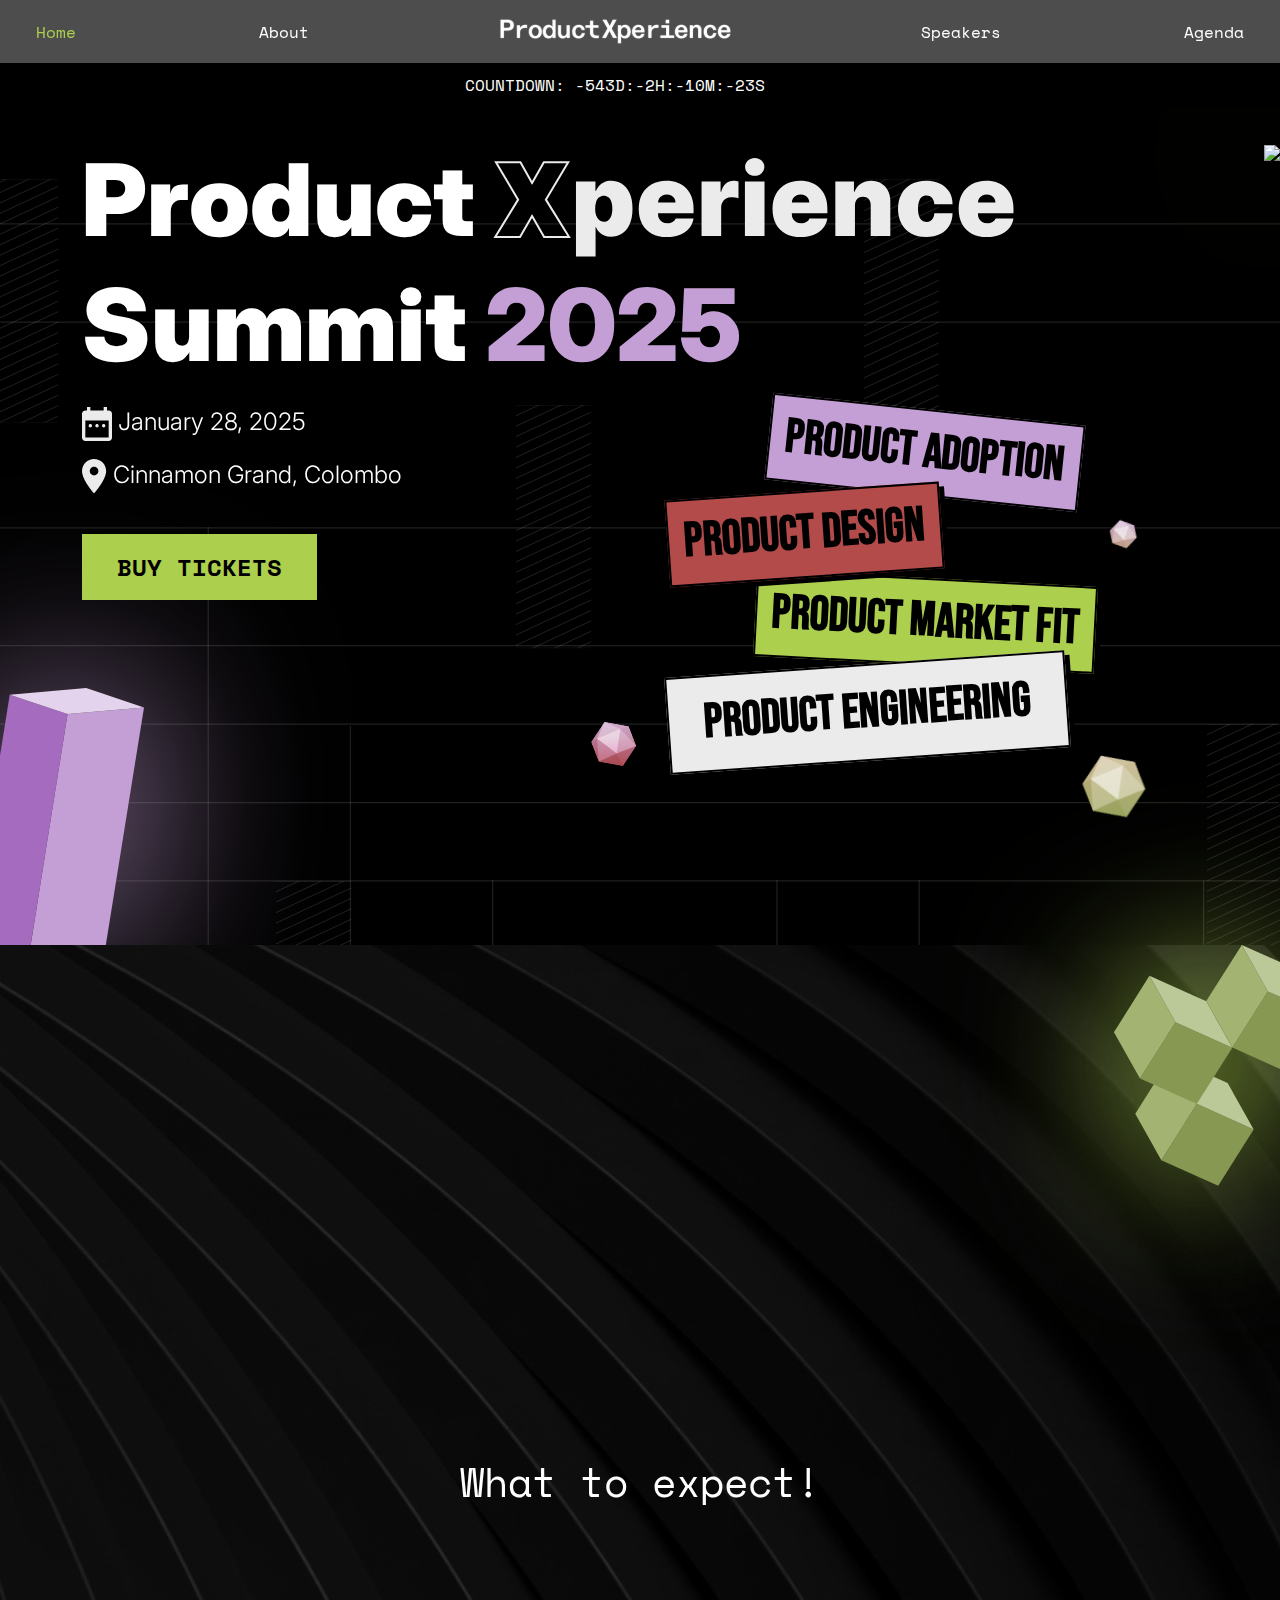
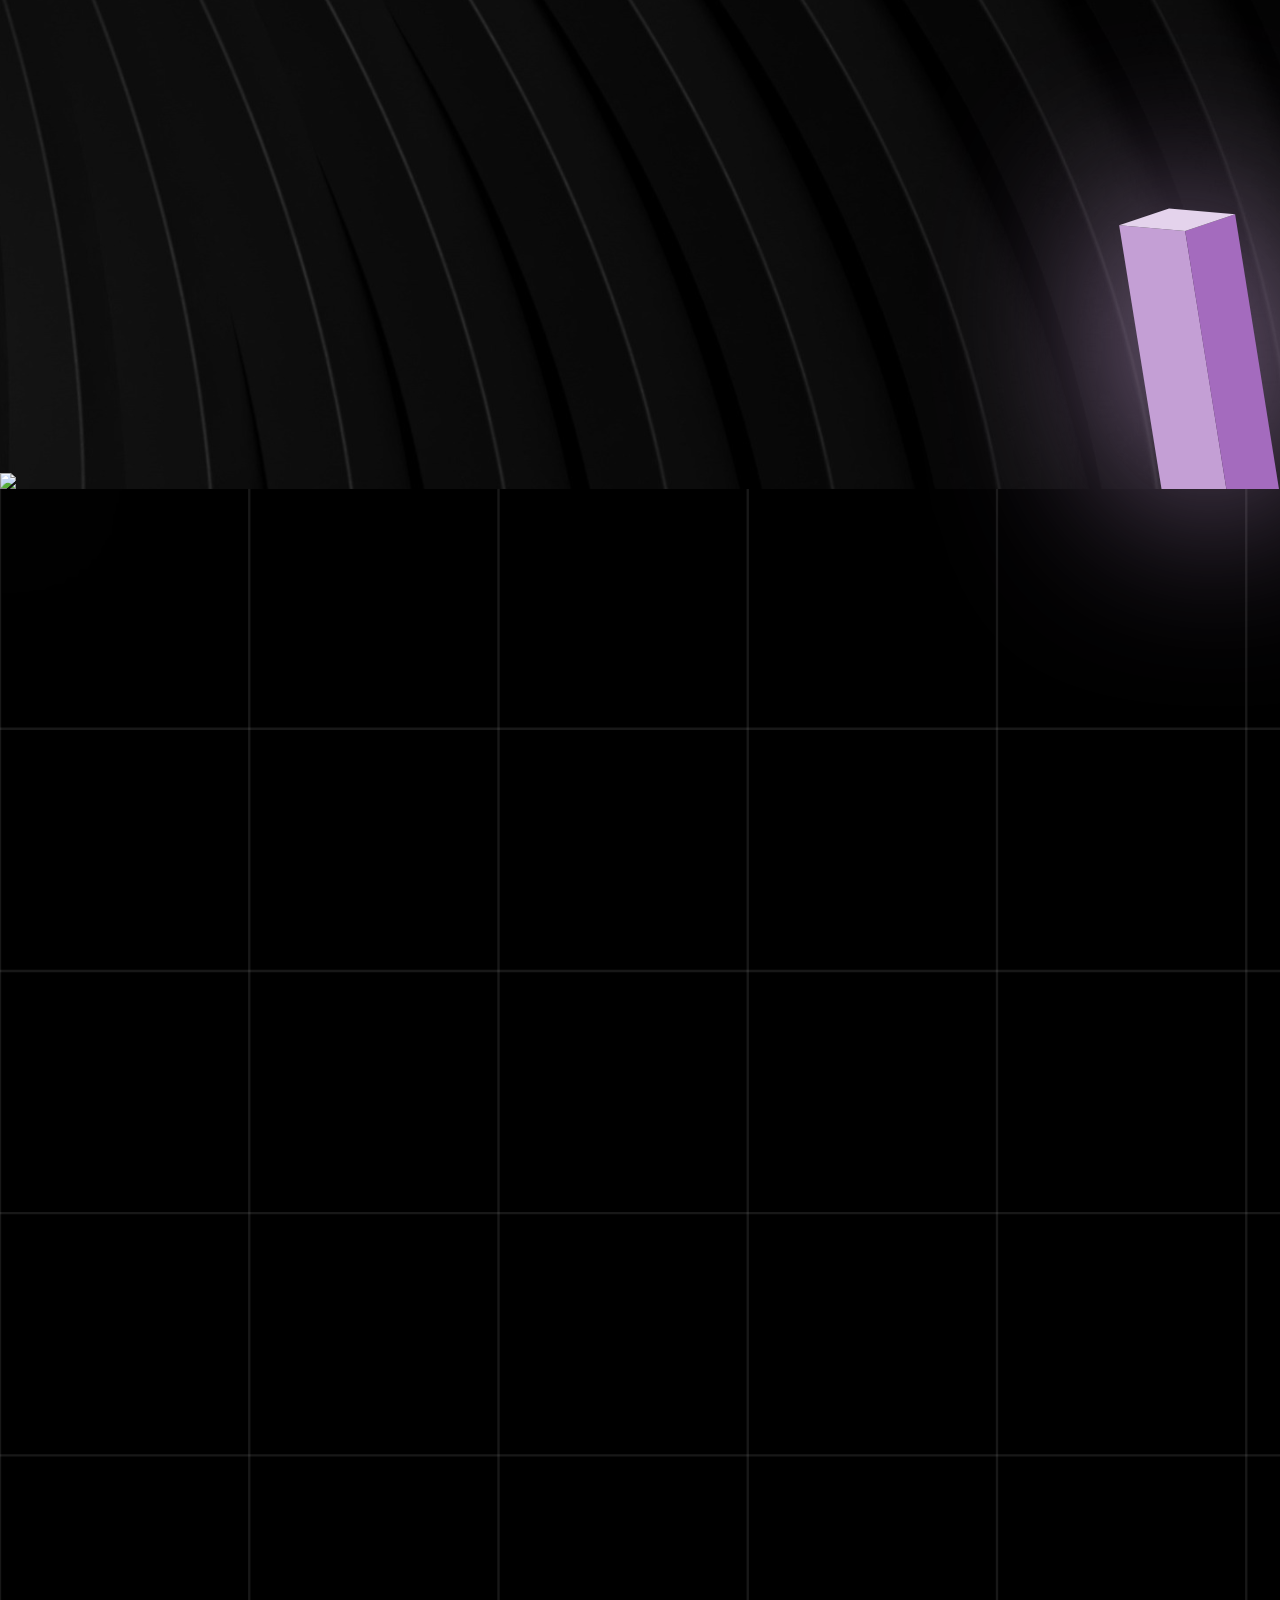
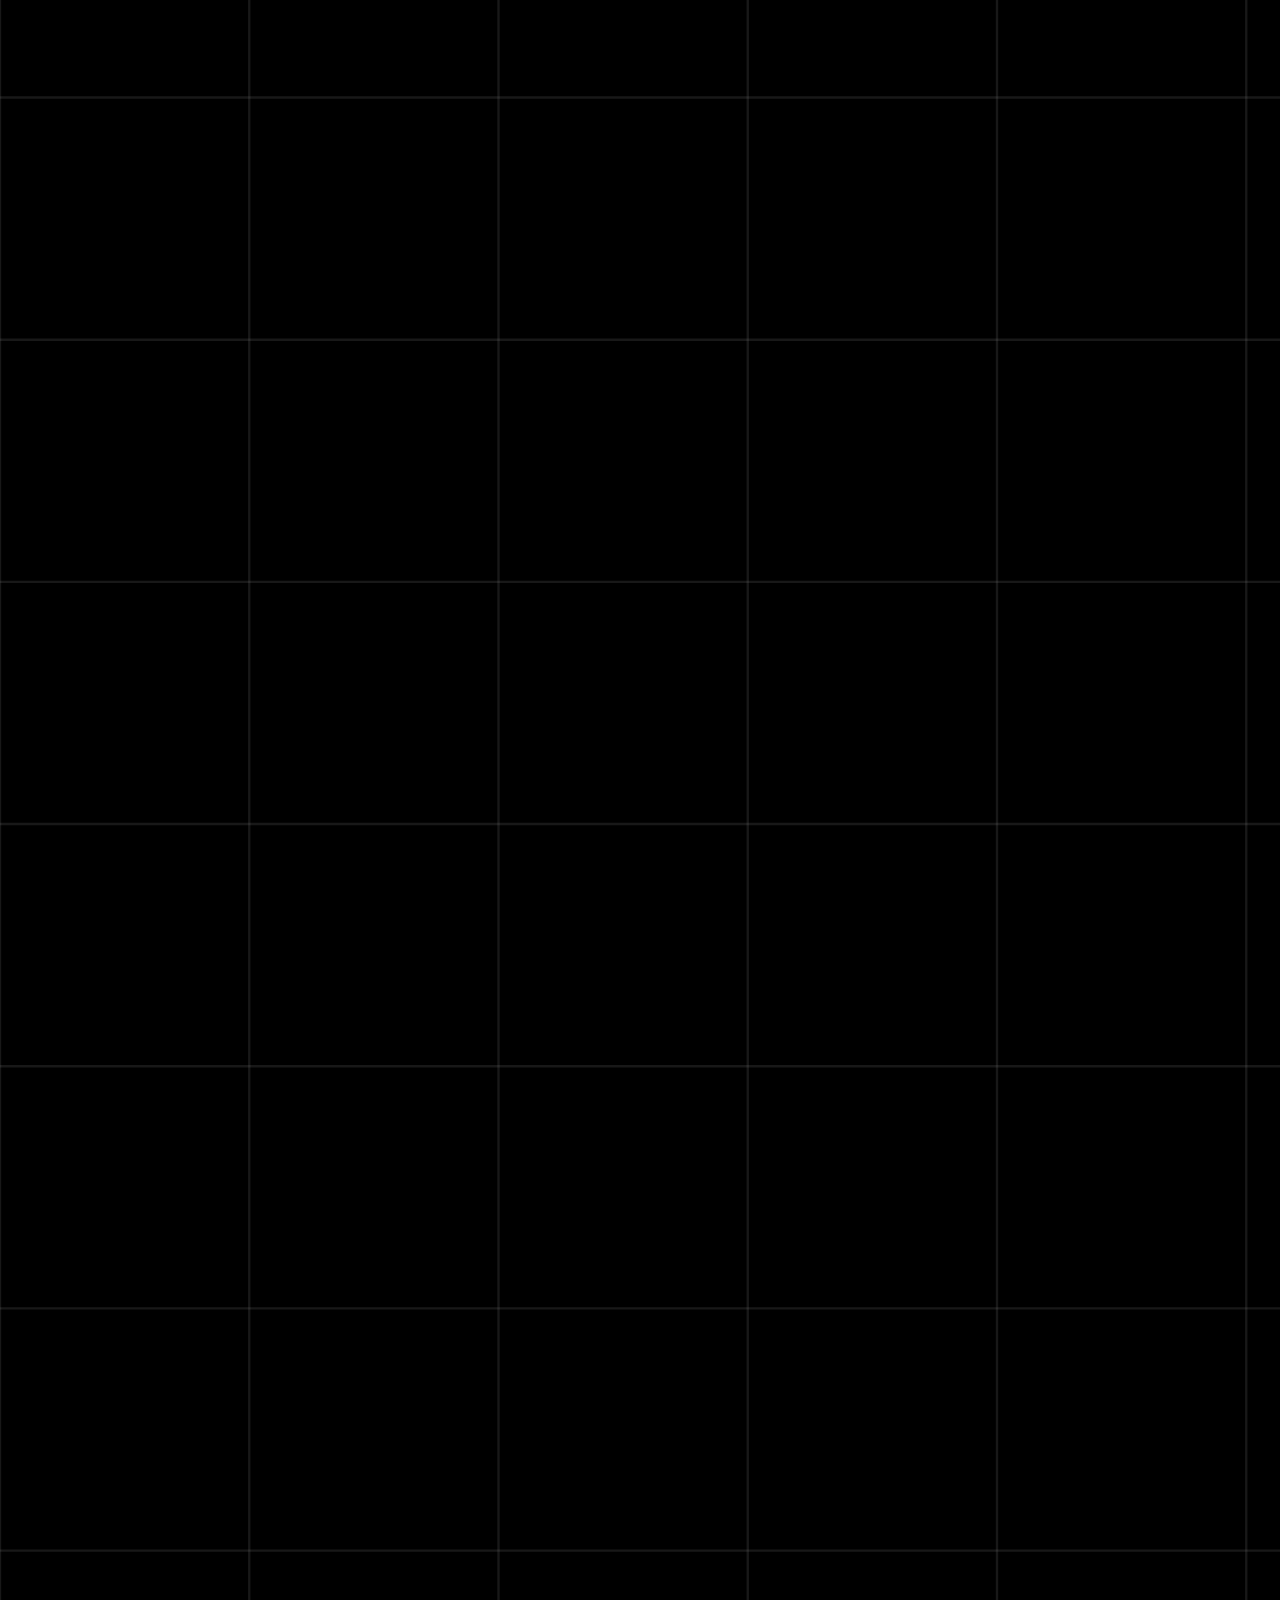
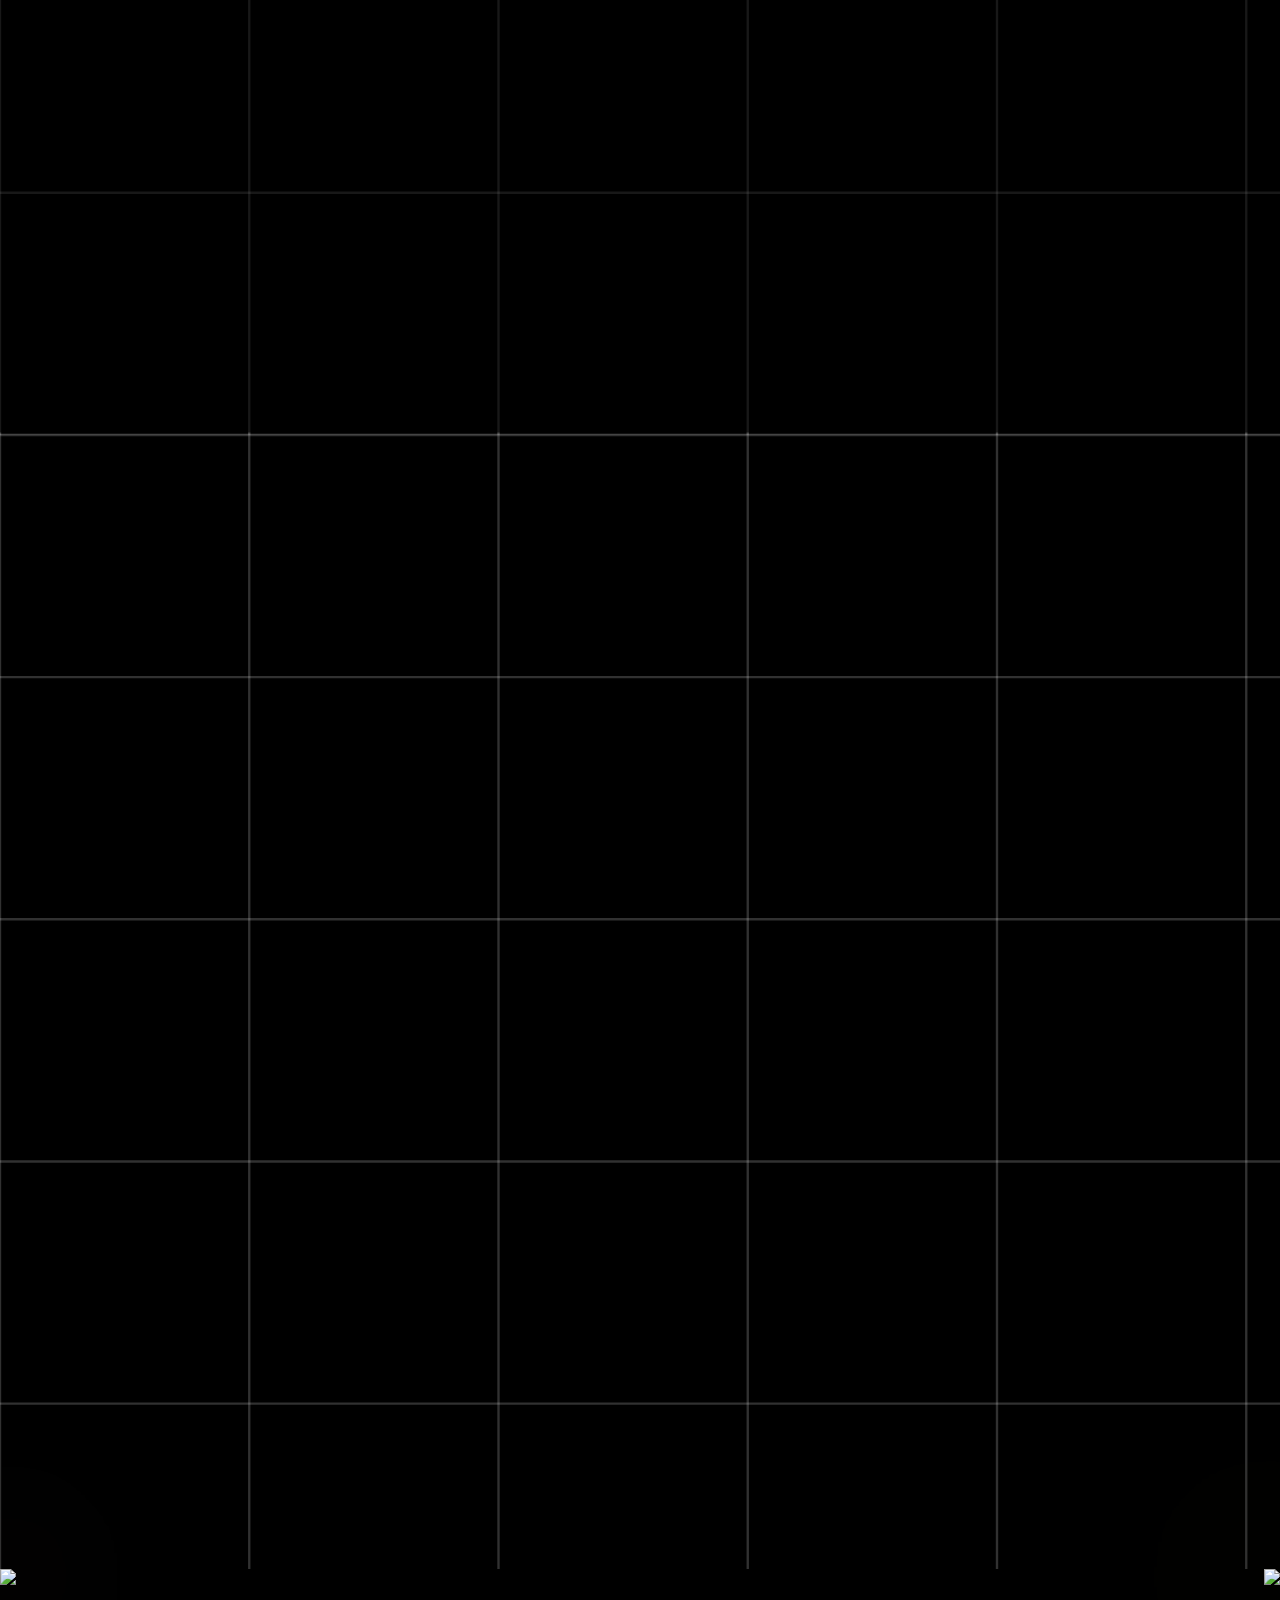
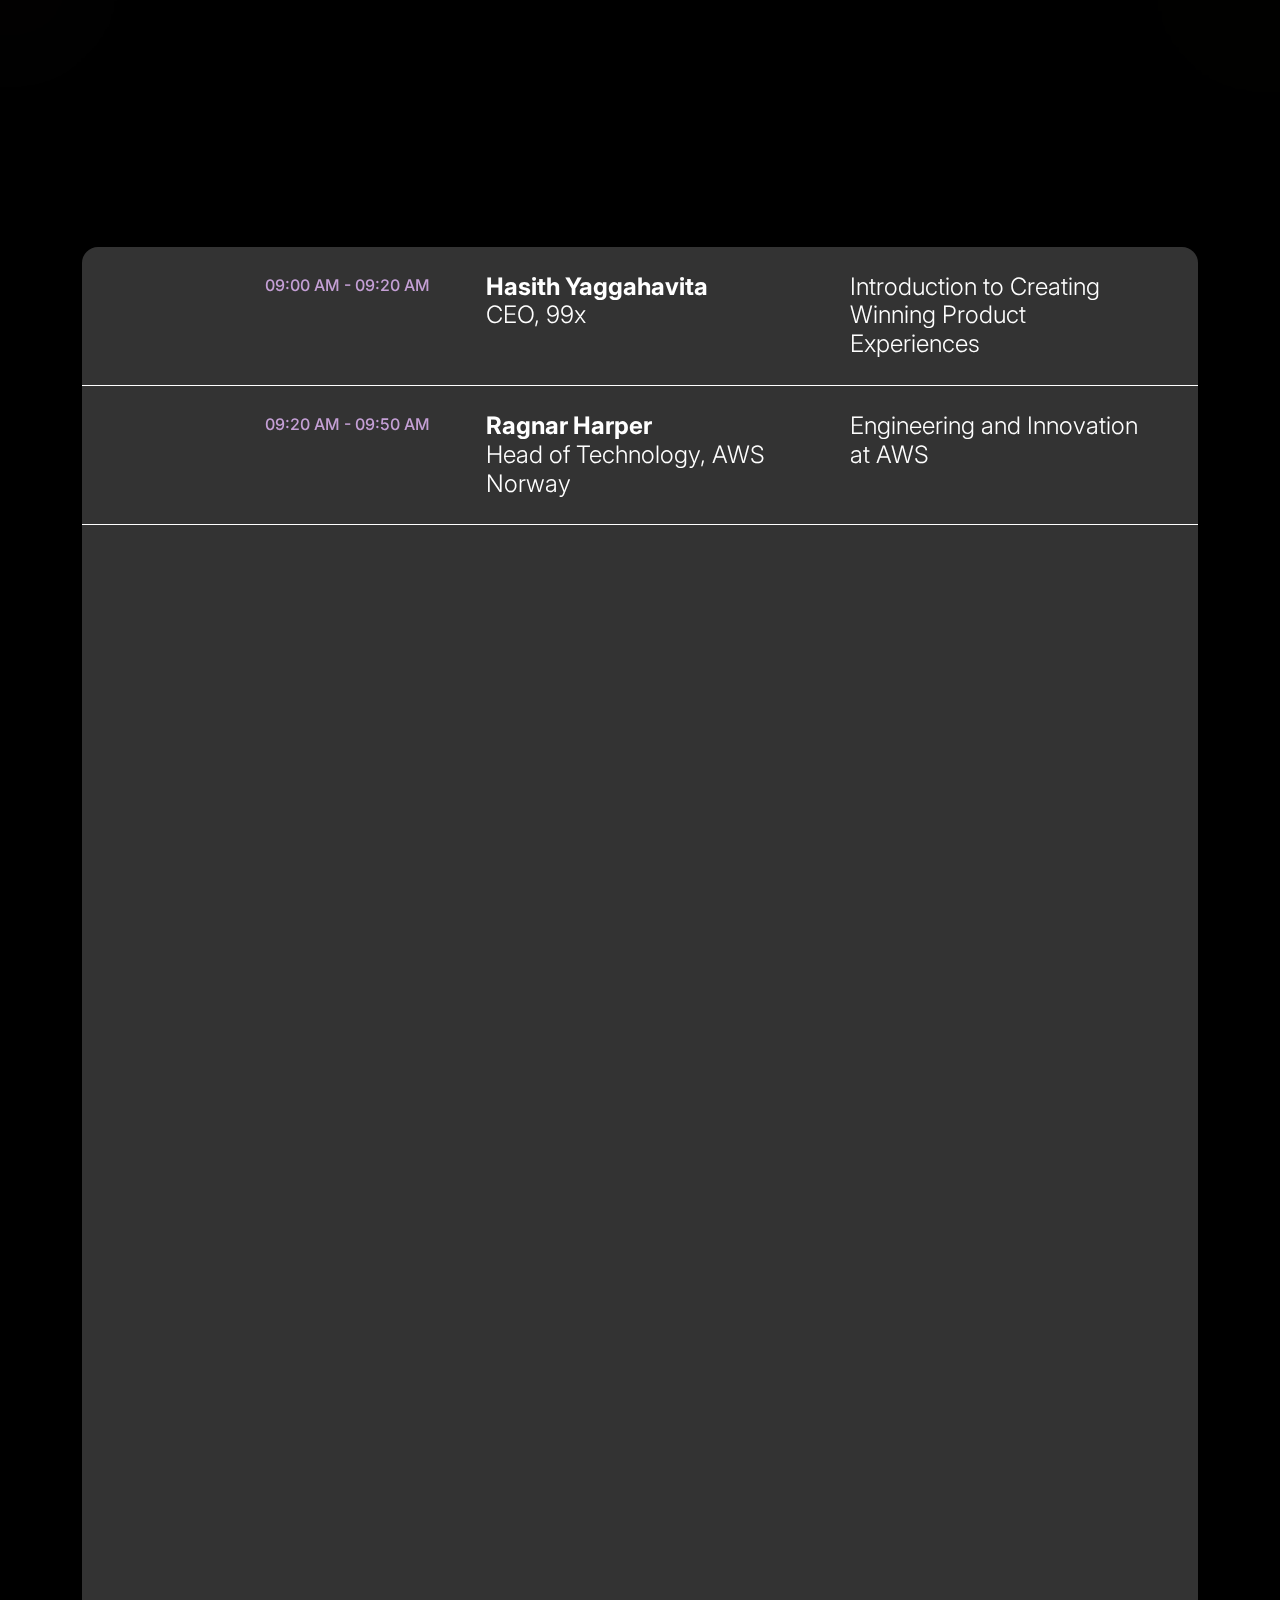
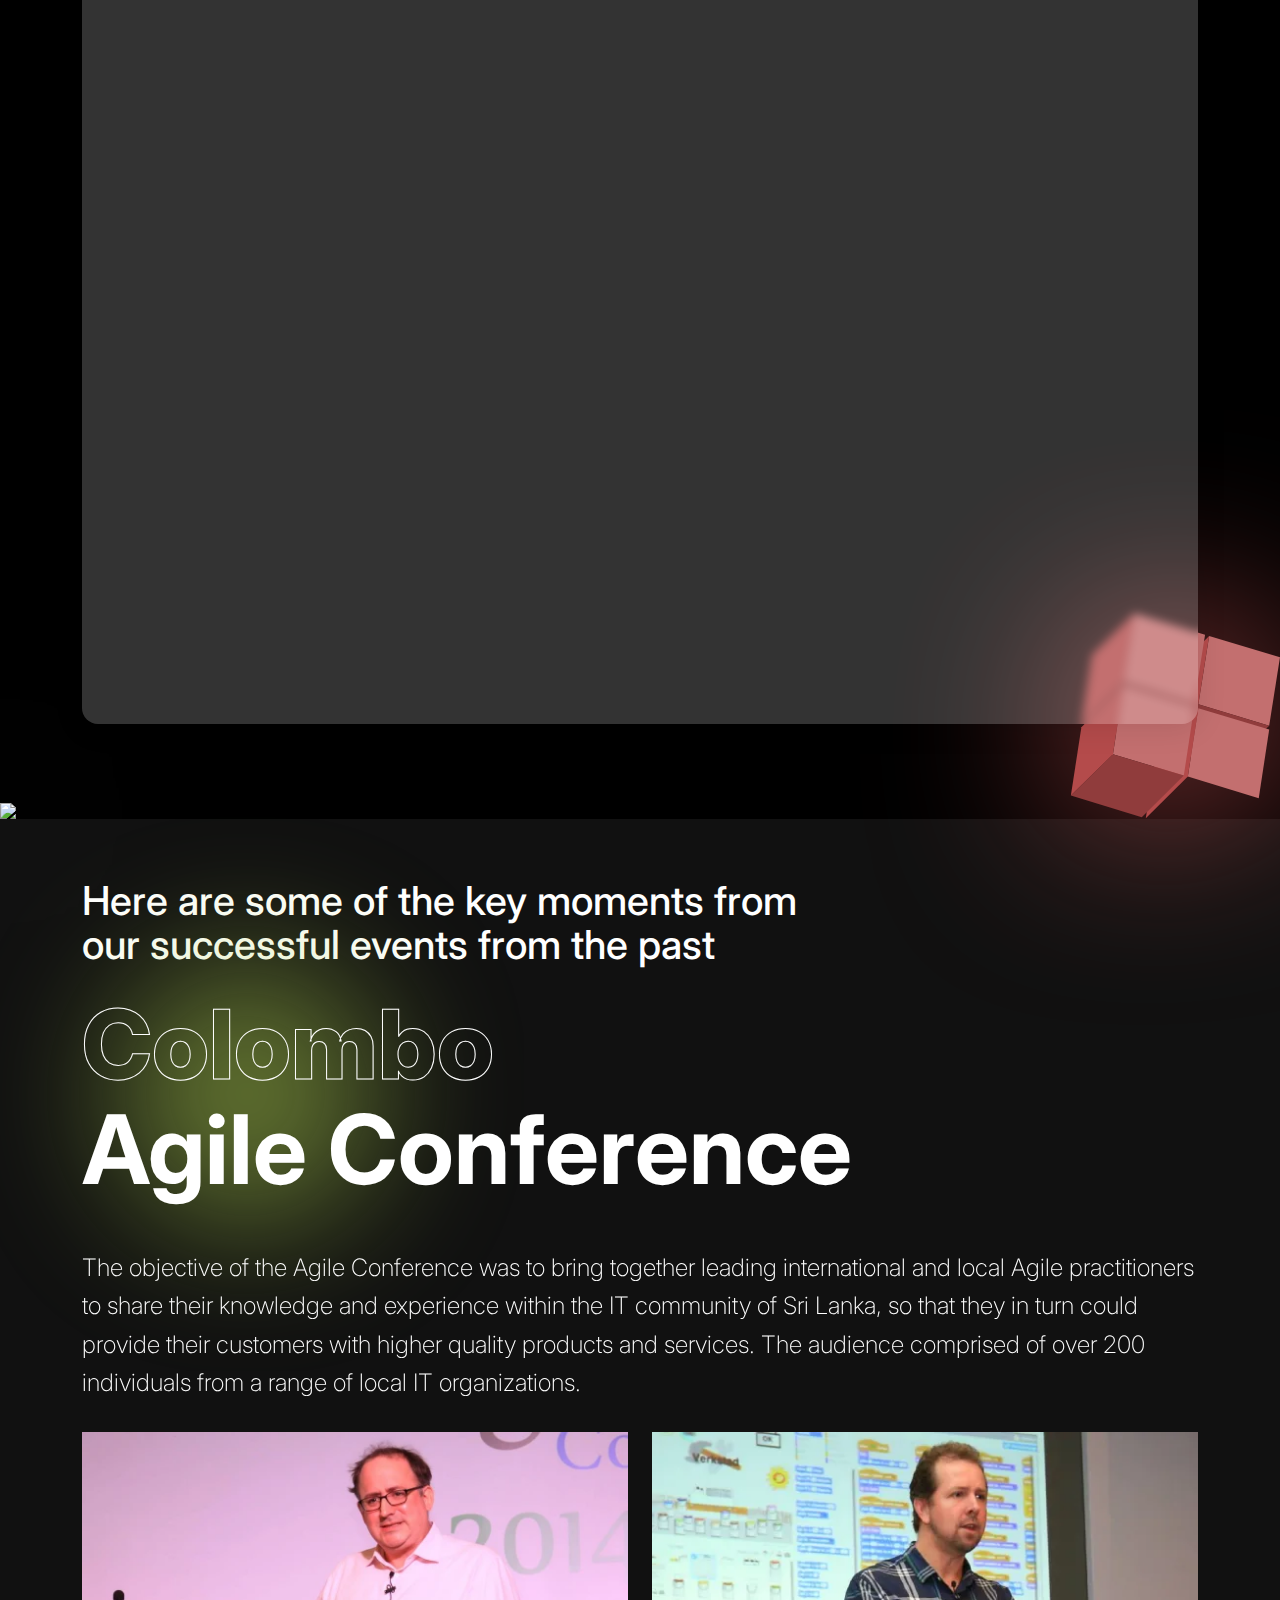
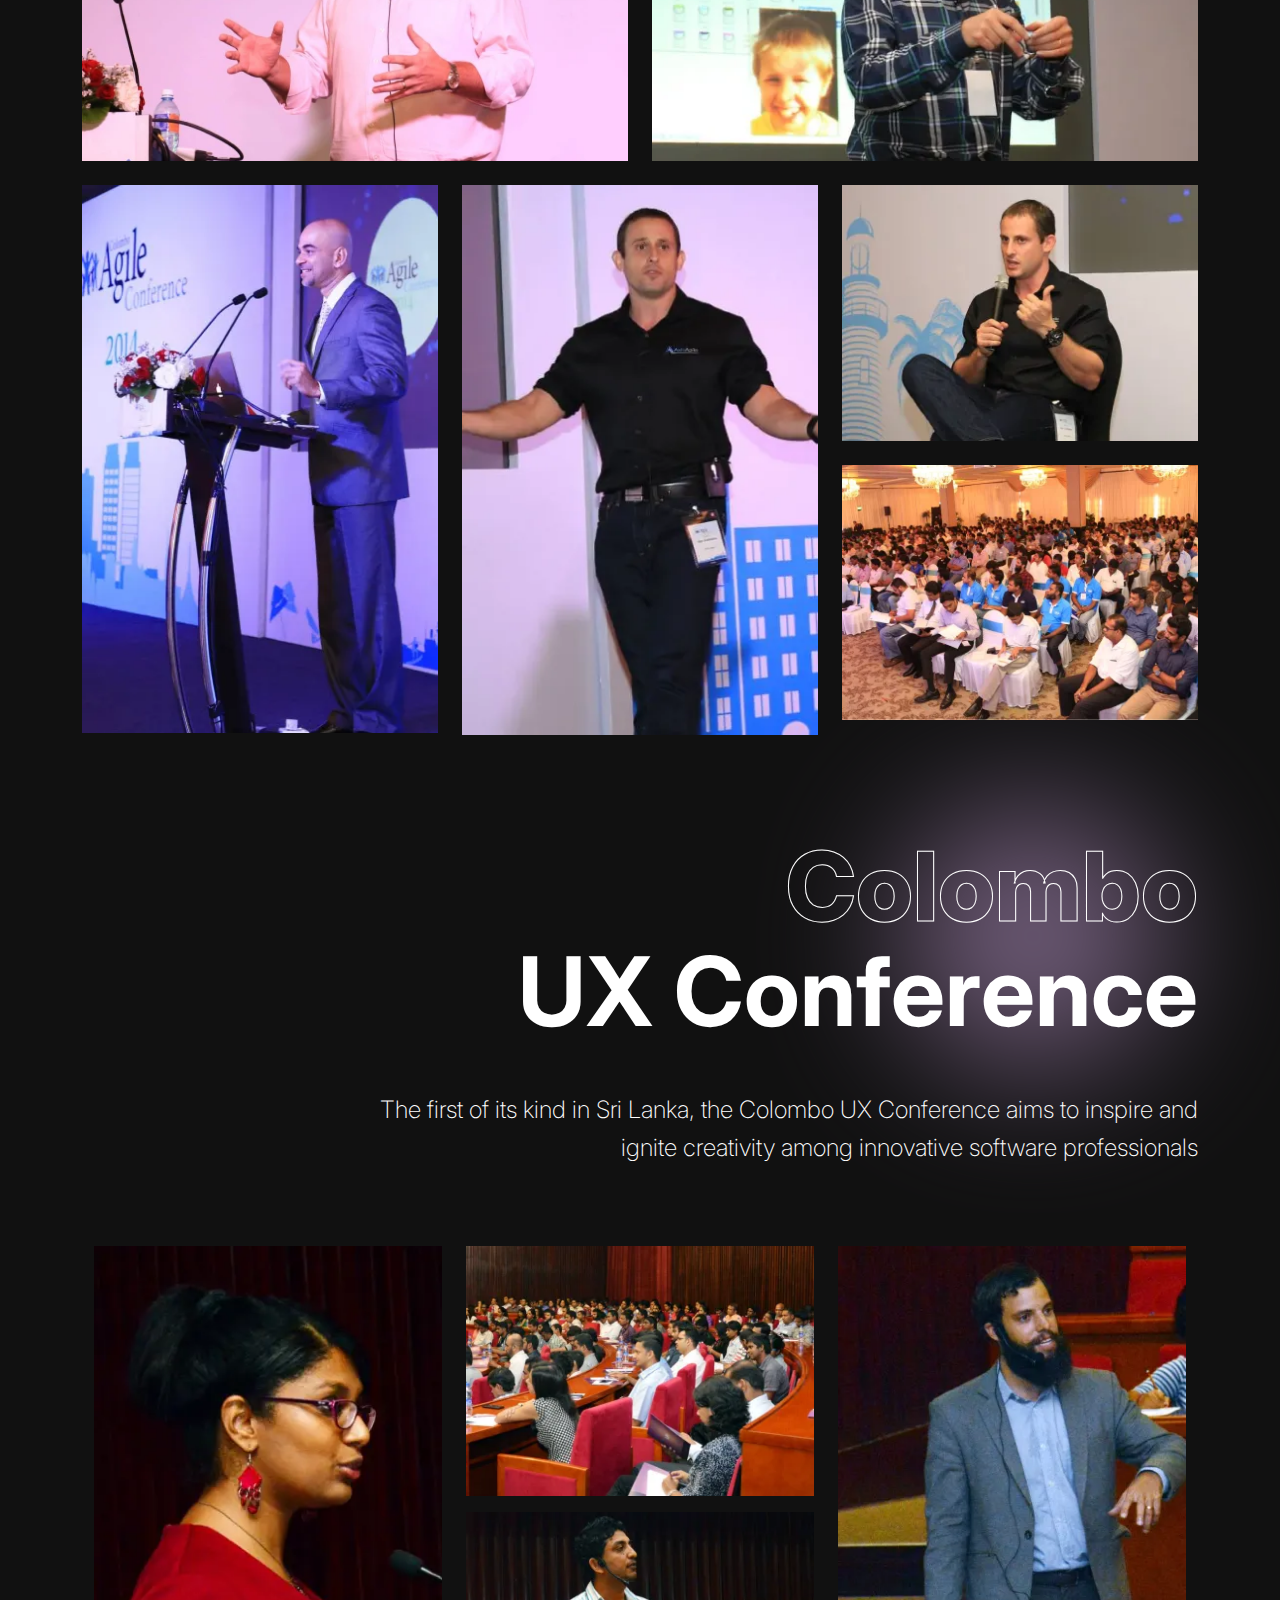
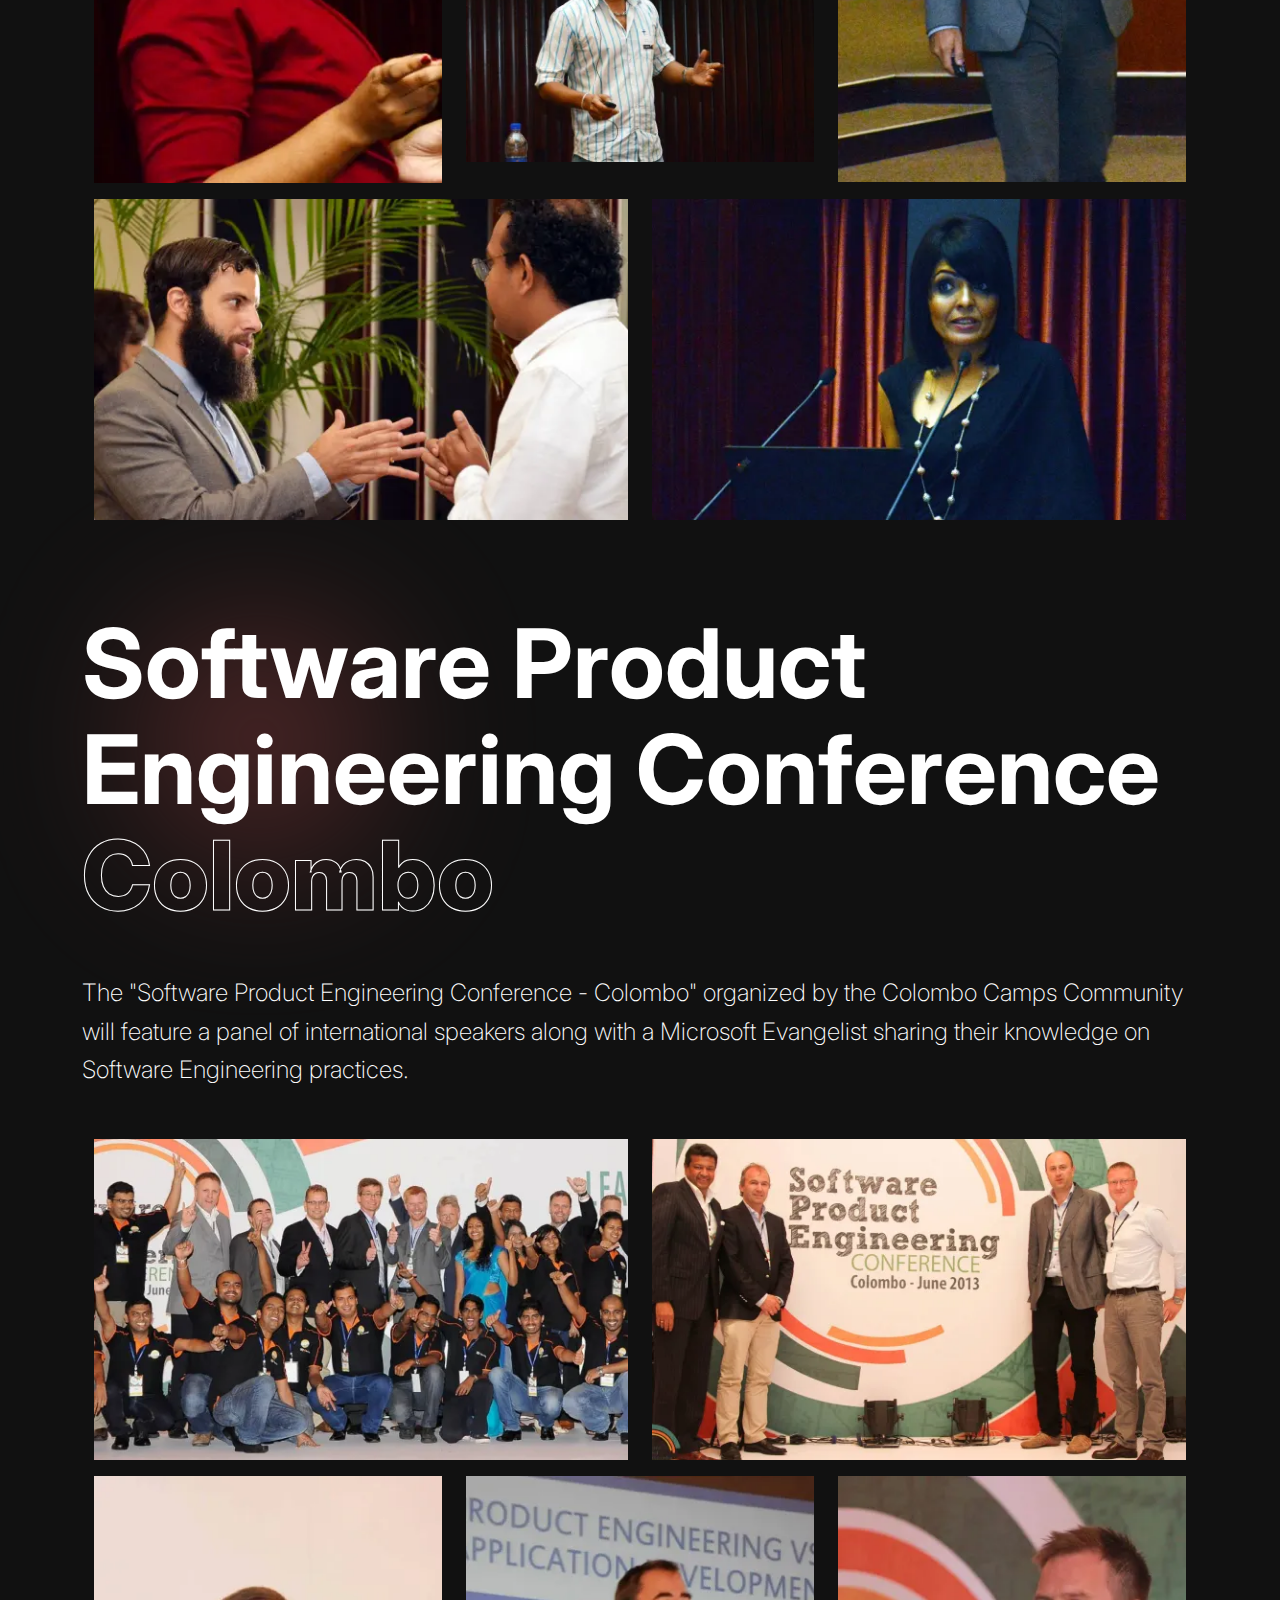
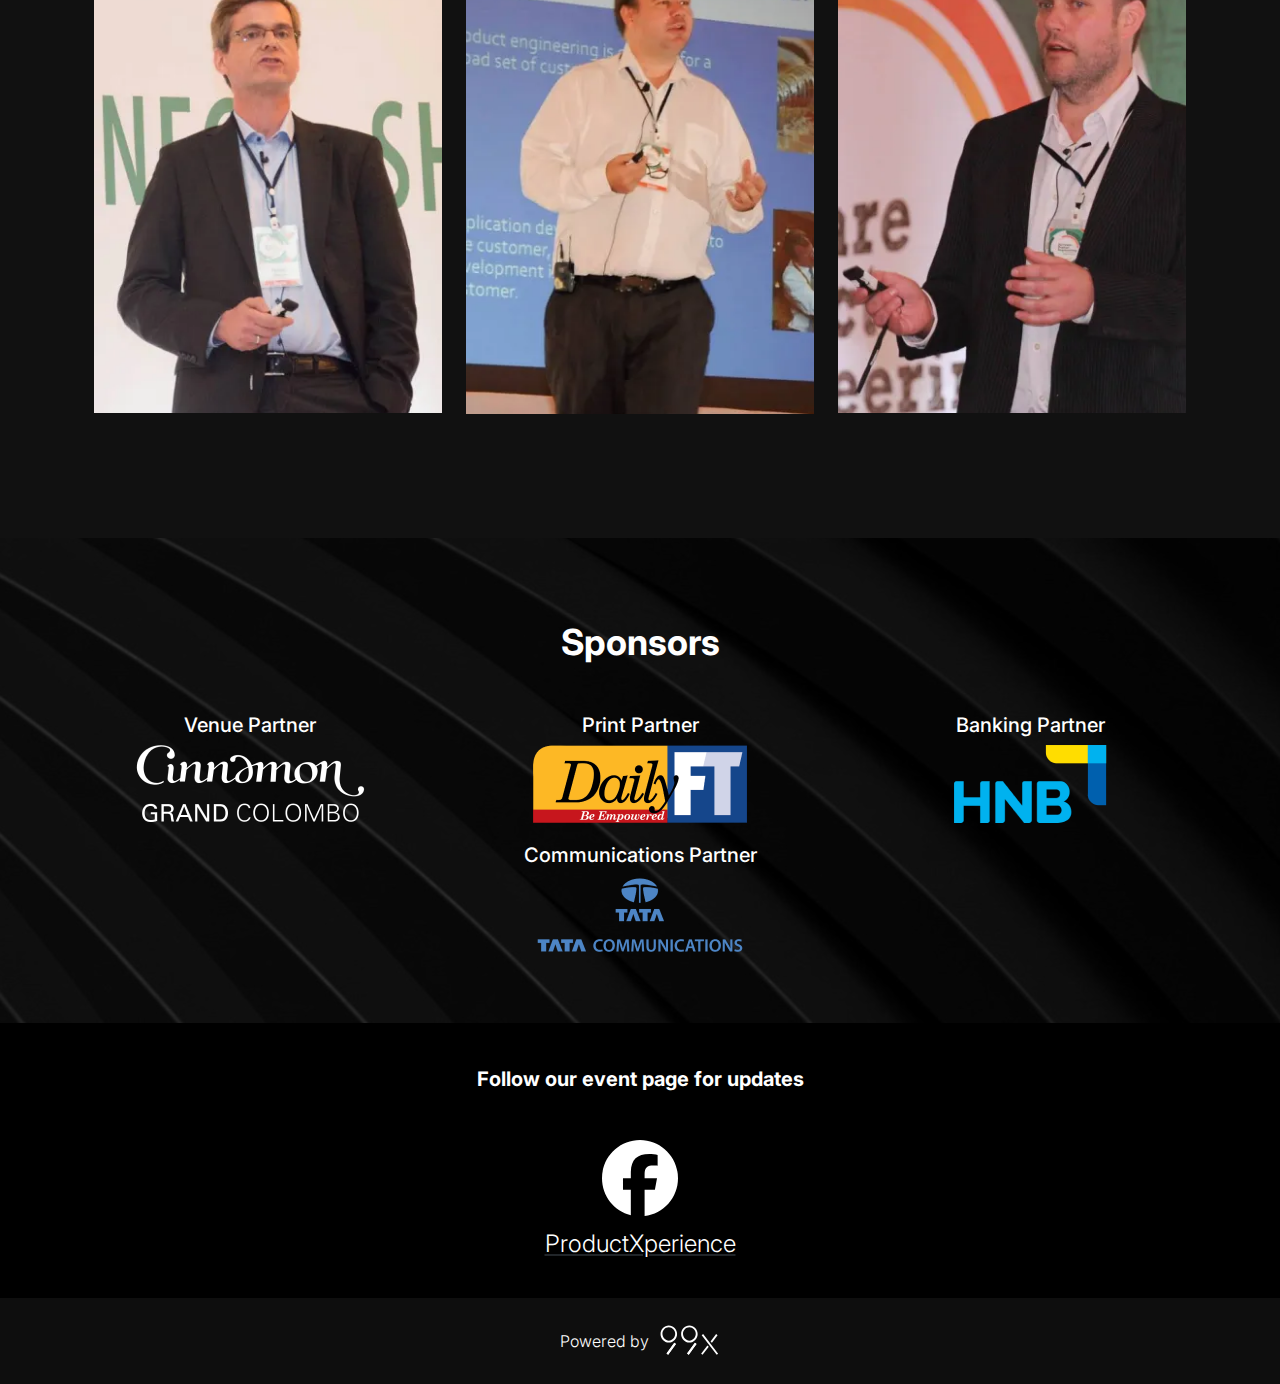
==== commit fa5bf574: "Sponsors updated!" ====
--- a/index.html
+++ b/index.html
@@ -1053,6 +1053,14 @@
                         <h5>Print Partner</h5>
                         <img src="img/dailyft.png" alt="Cinnamon Grand Colombo" class="sponsor-logo">
                     </div>
+                    <div class="sponsor-item">
+                        <h5>Banking Partner</h5>
+                        <img src="img/hnb.png" alt="Cinnamon Grand Colombo" class="sponsor-logo">
+                    </div>
+                     <div class="sponsor-item">
+                        <h5>Communications Partner</h5>
+                        <img src="img/tata.png" alt="Cinnamon Grand Colombo" class="sponsor-logo">
+                    </div>
                 </div>
                 
             </div>
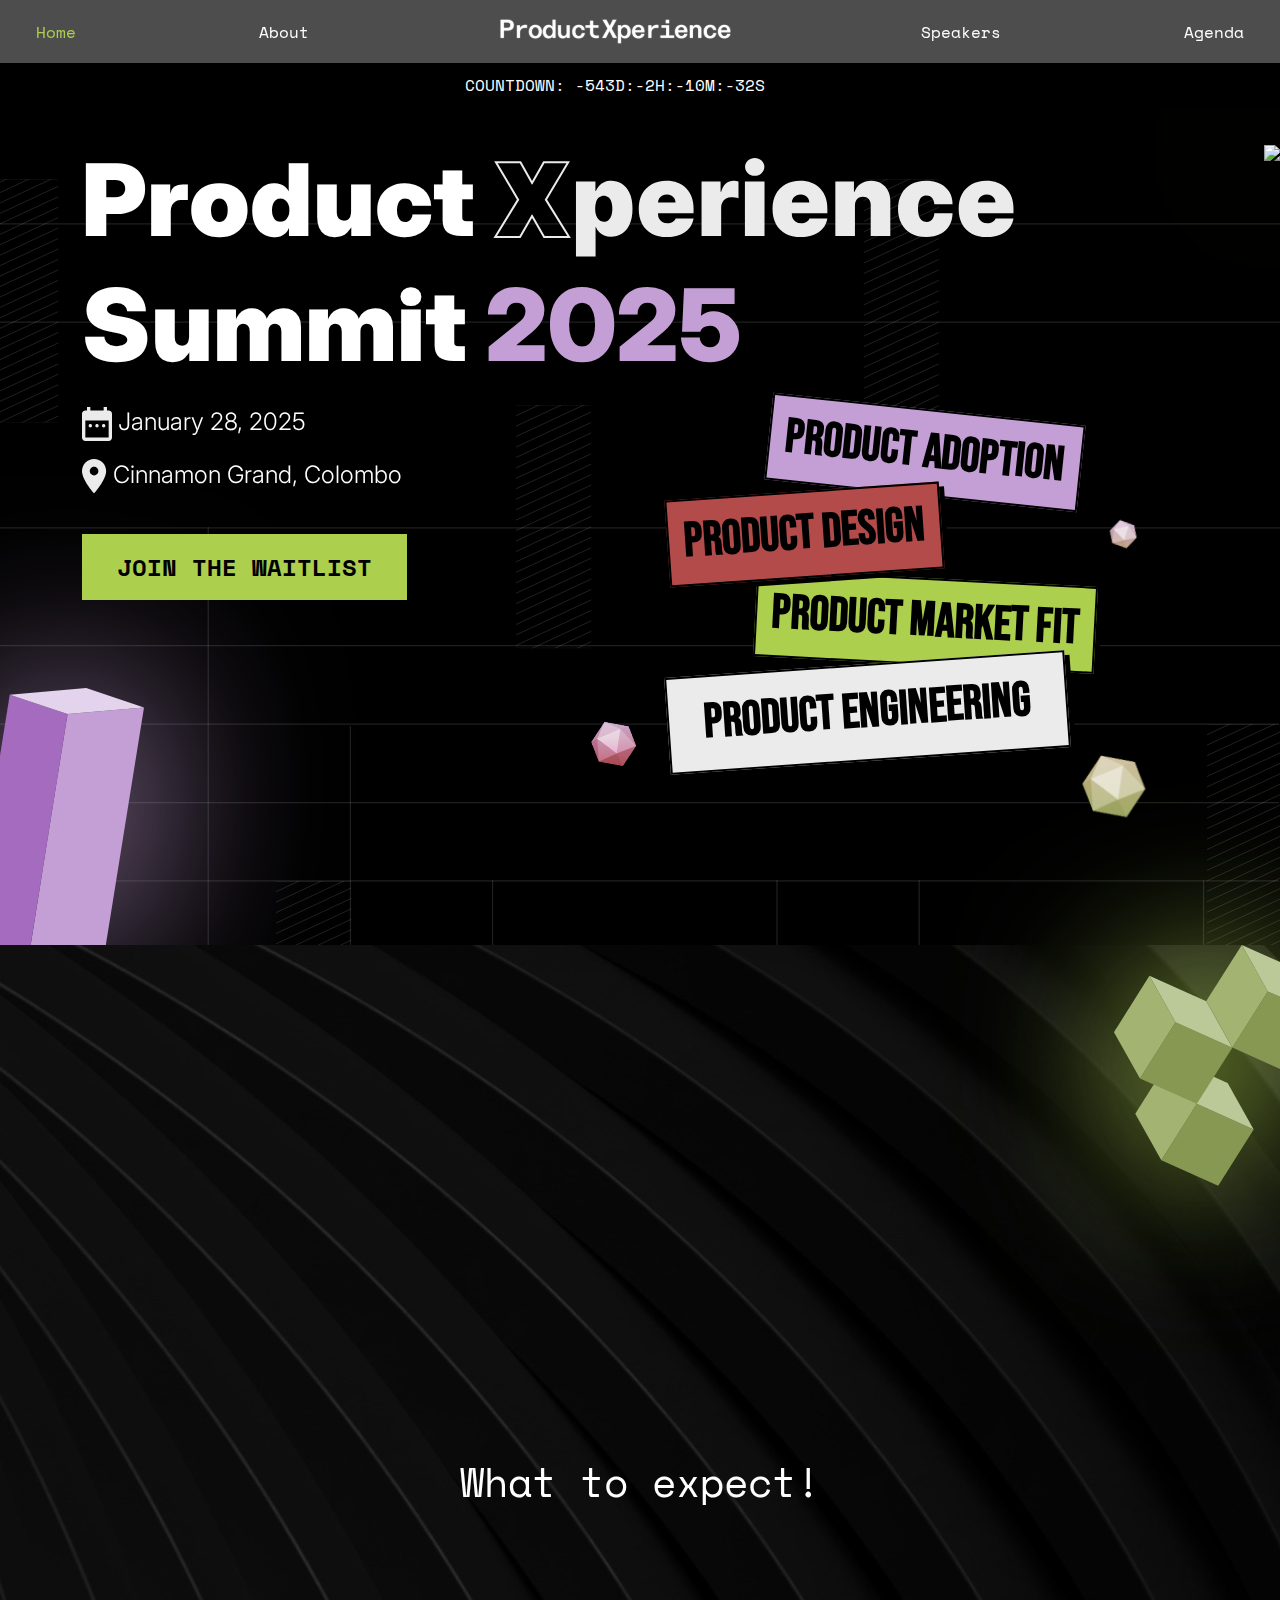
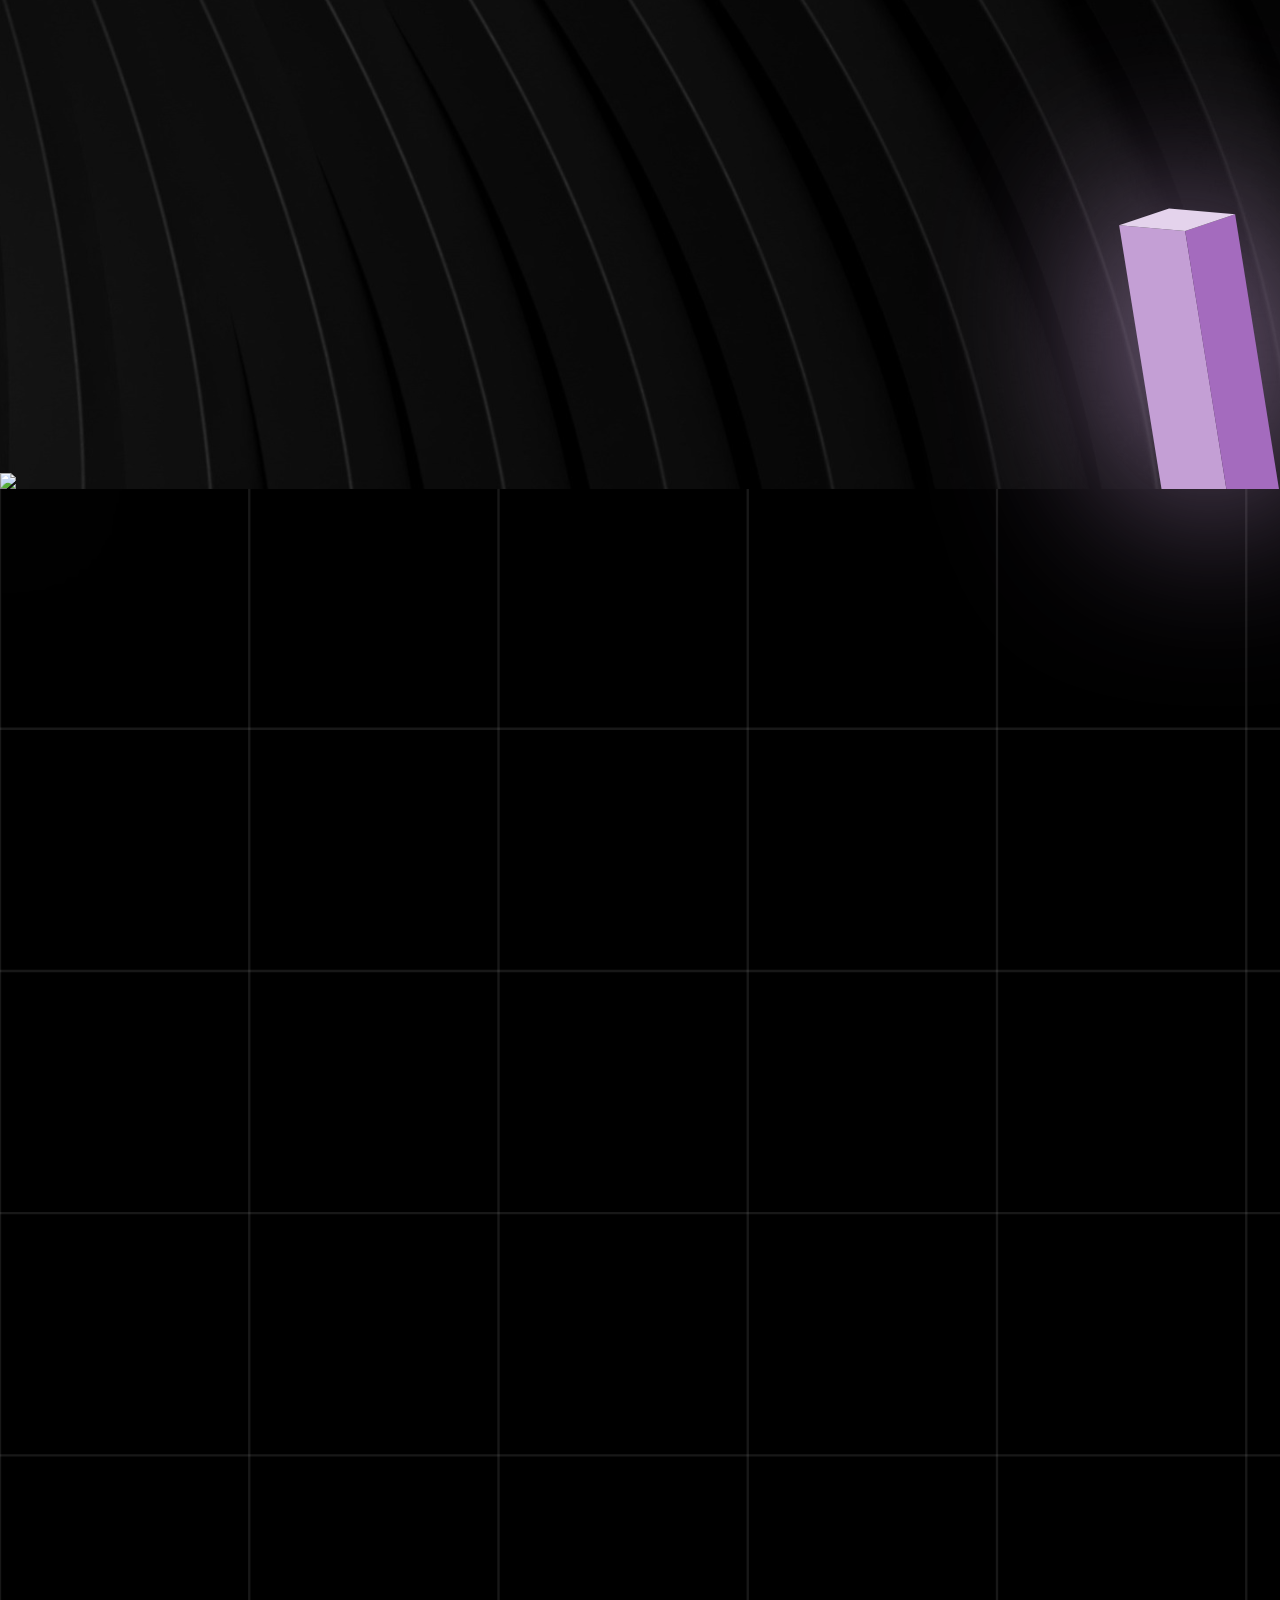
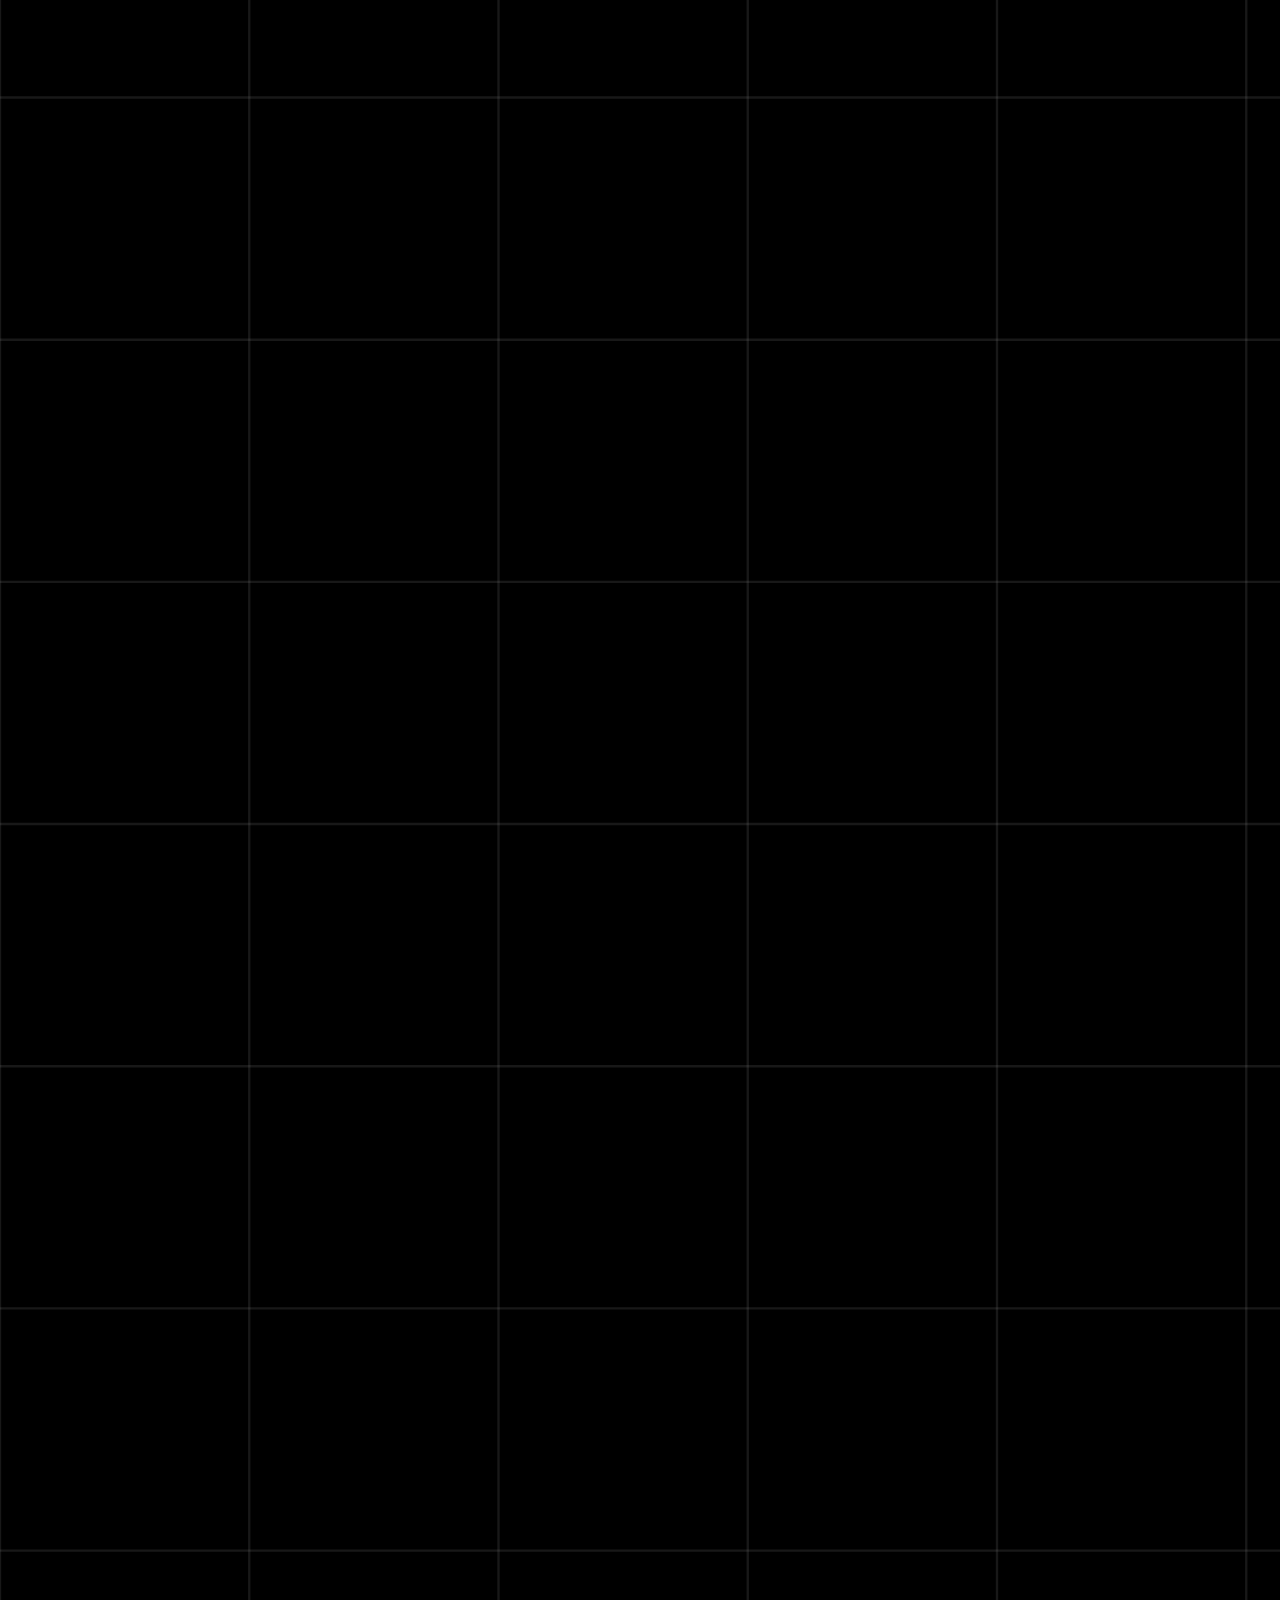
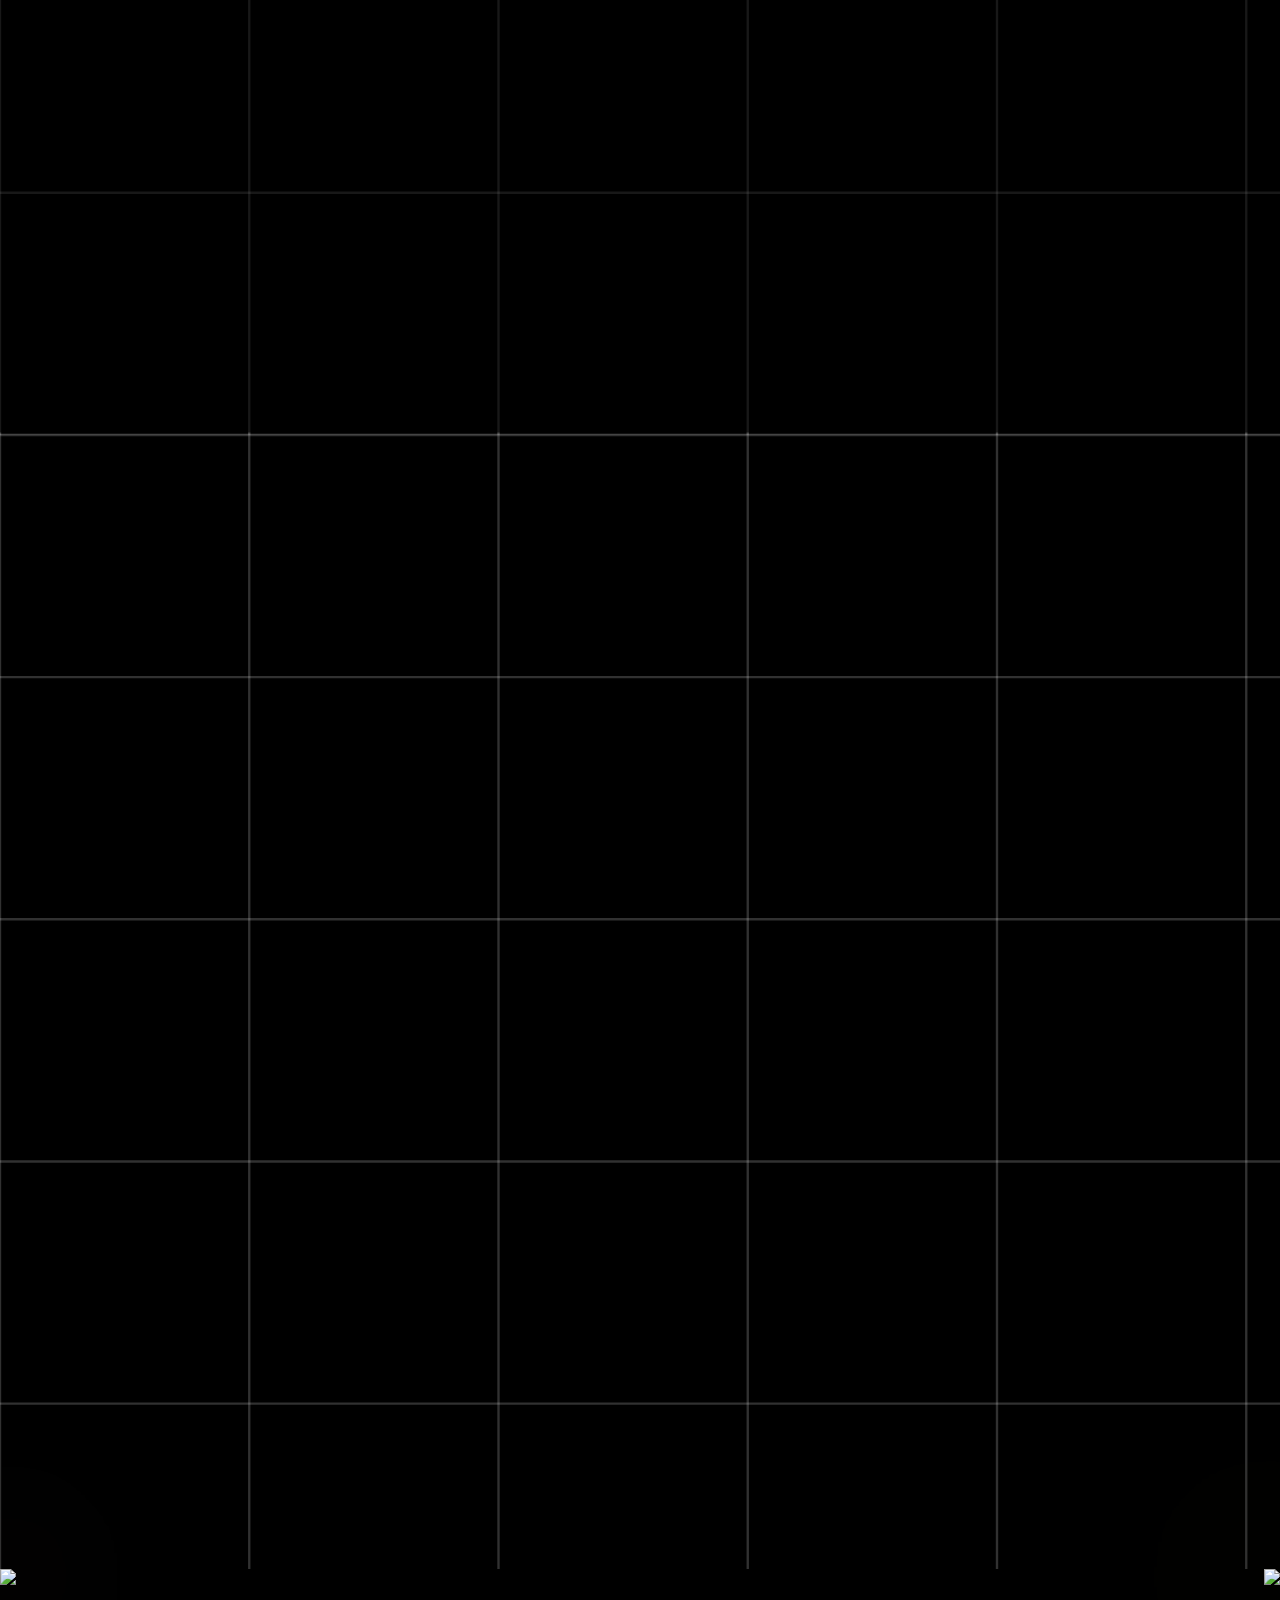
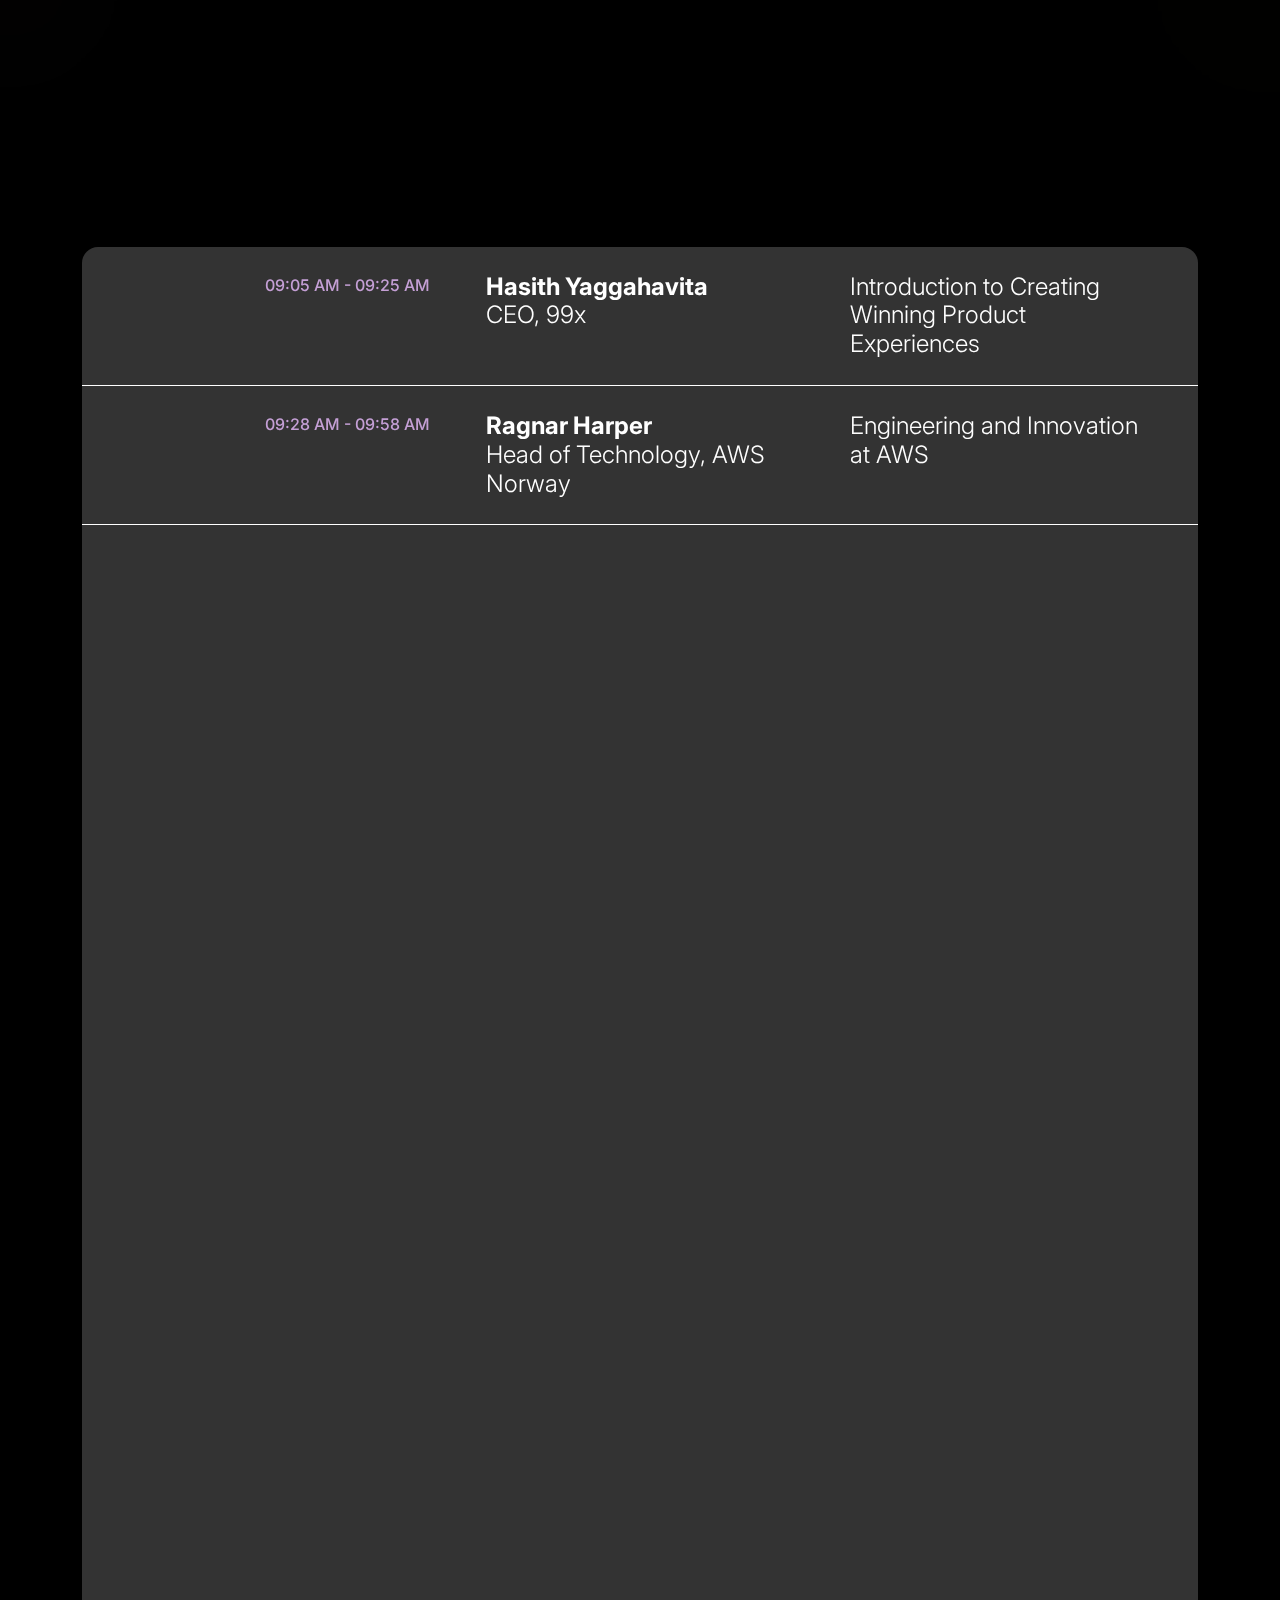
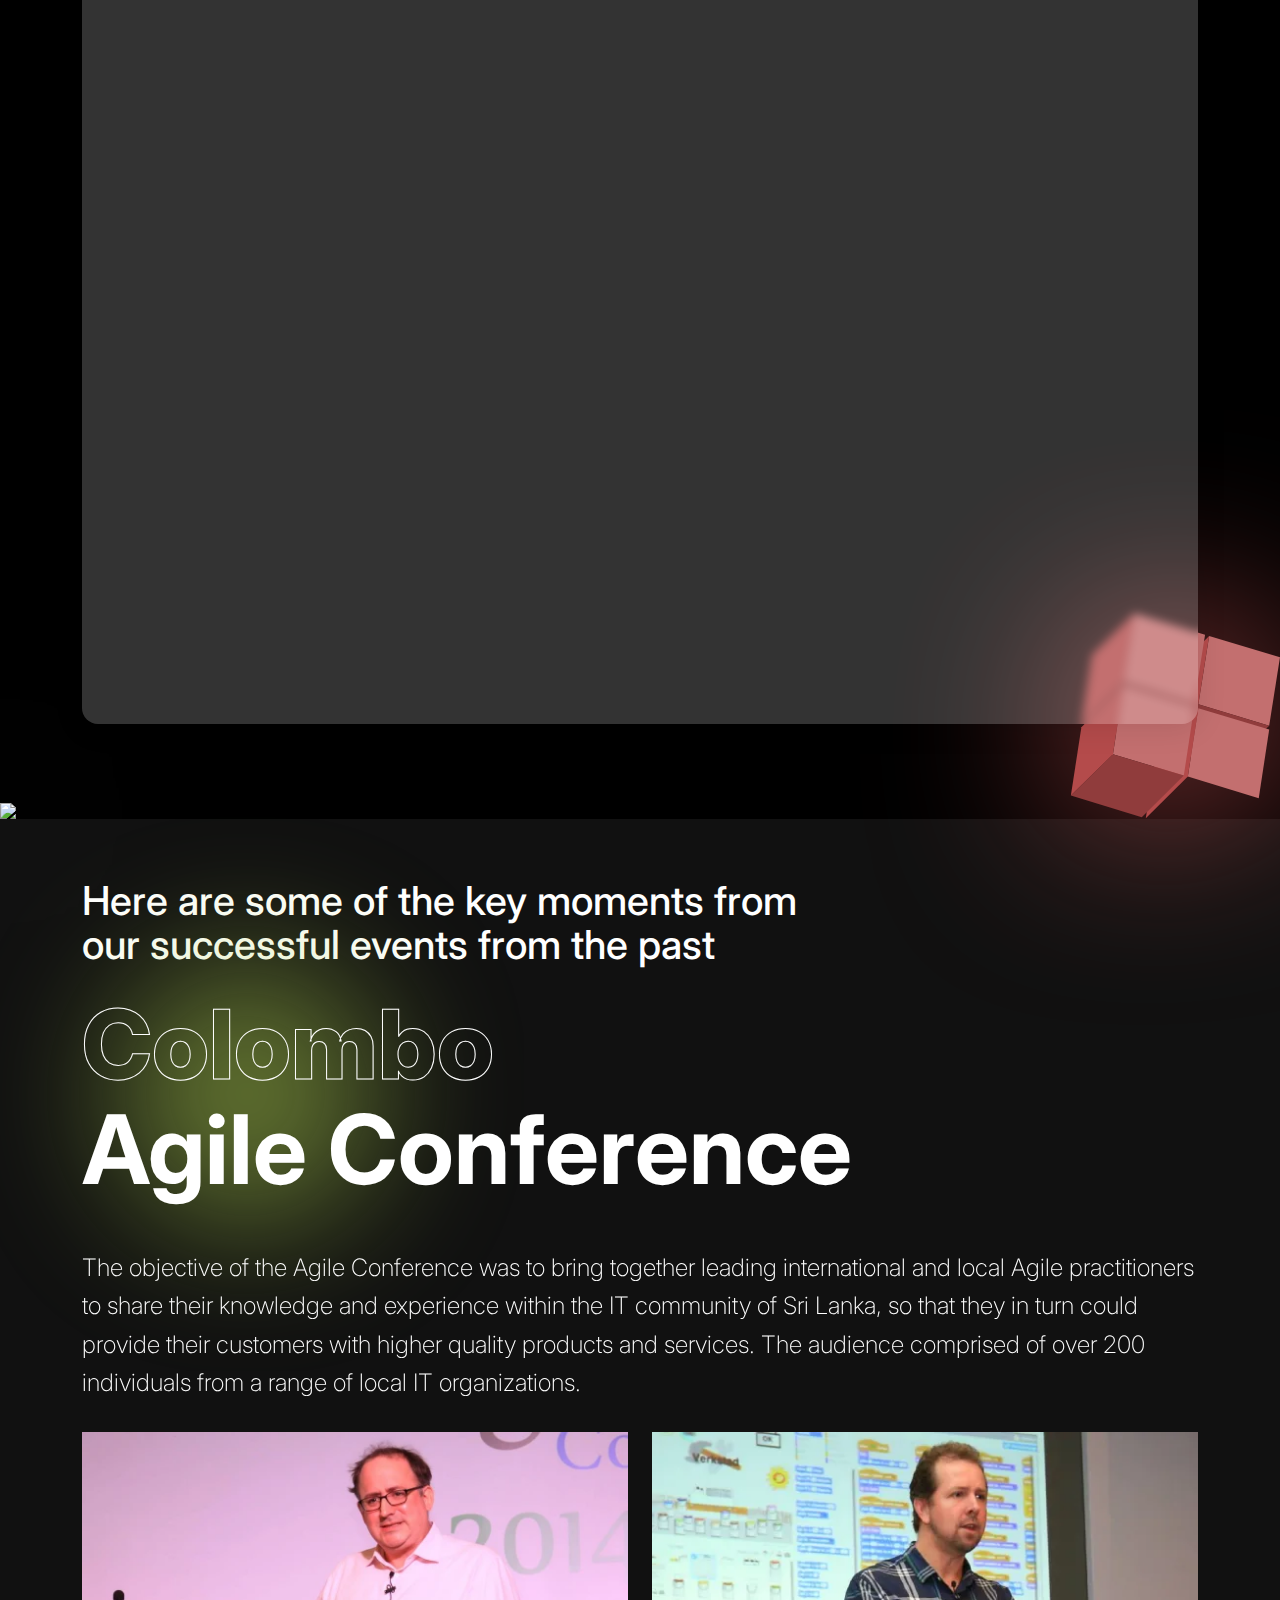
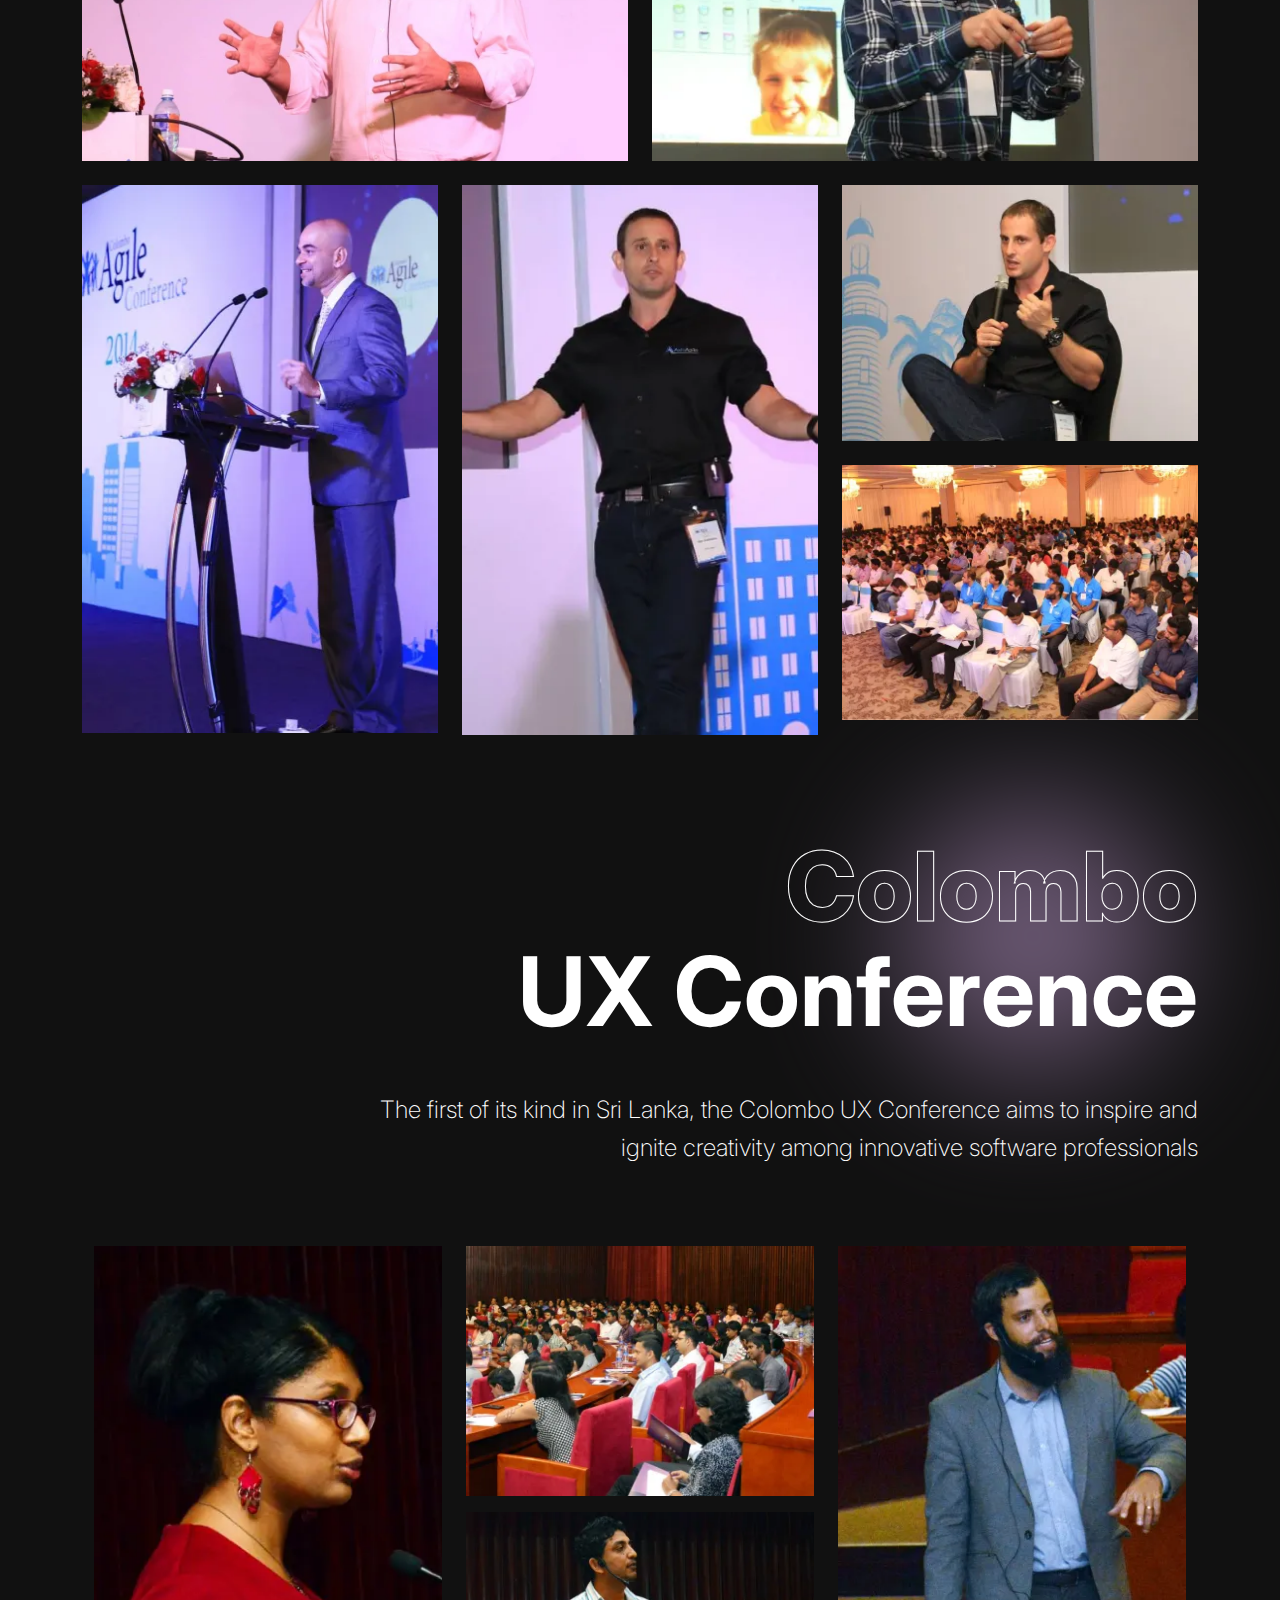
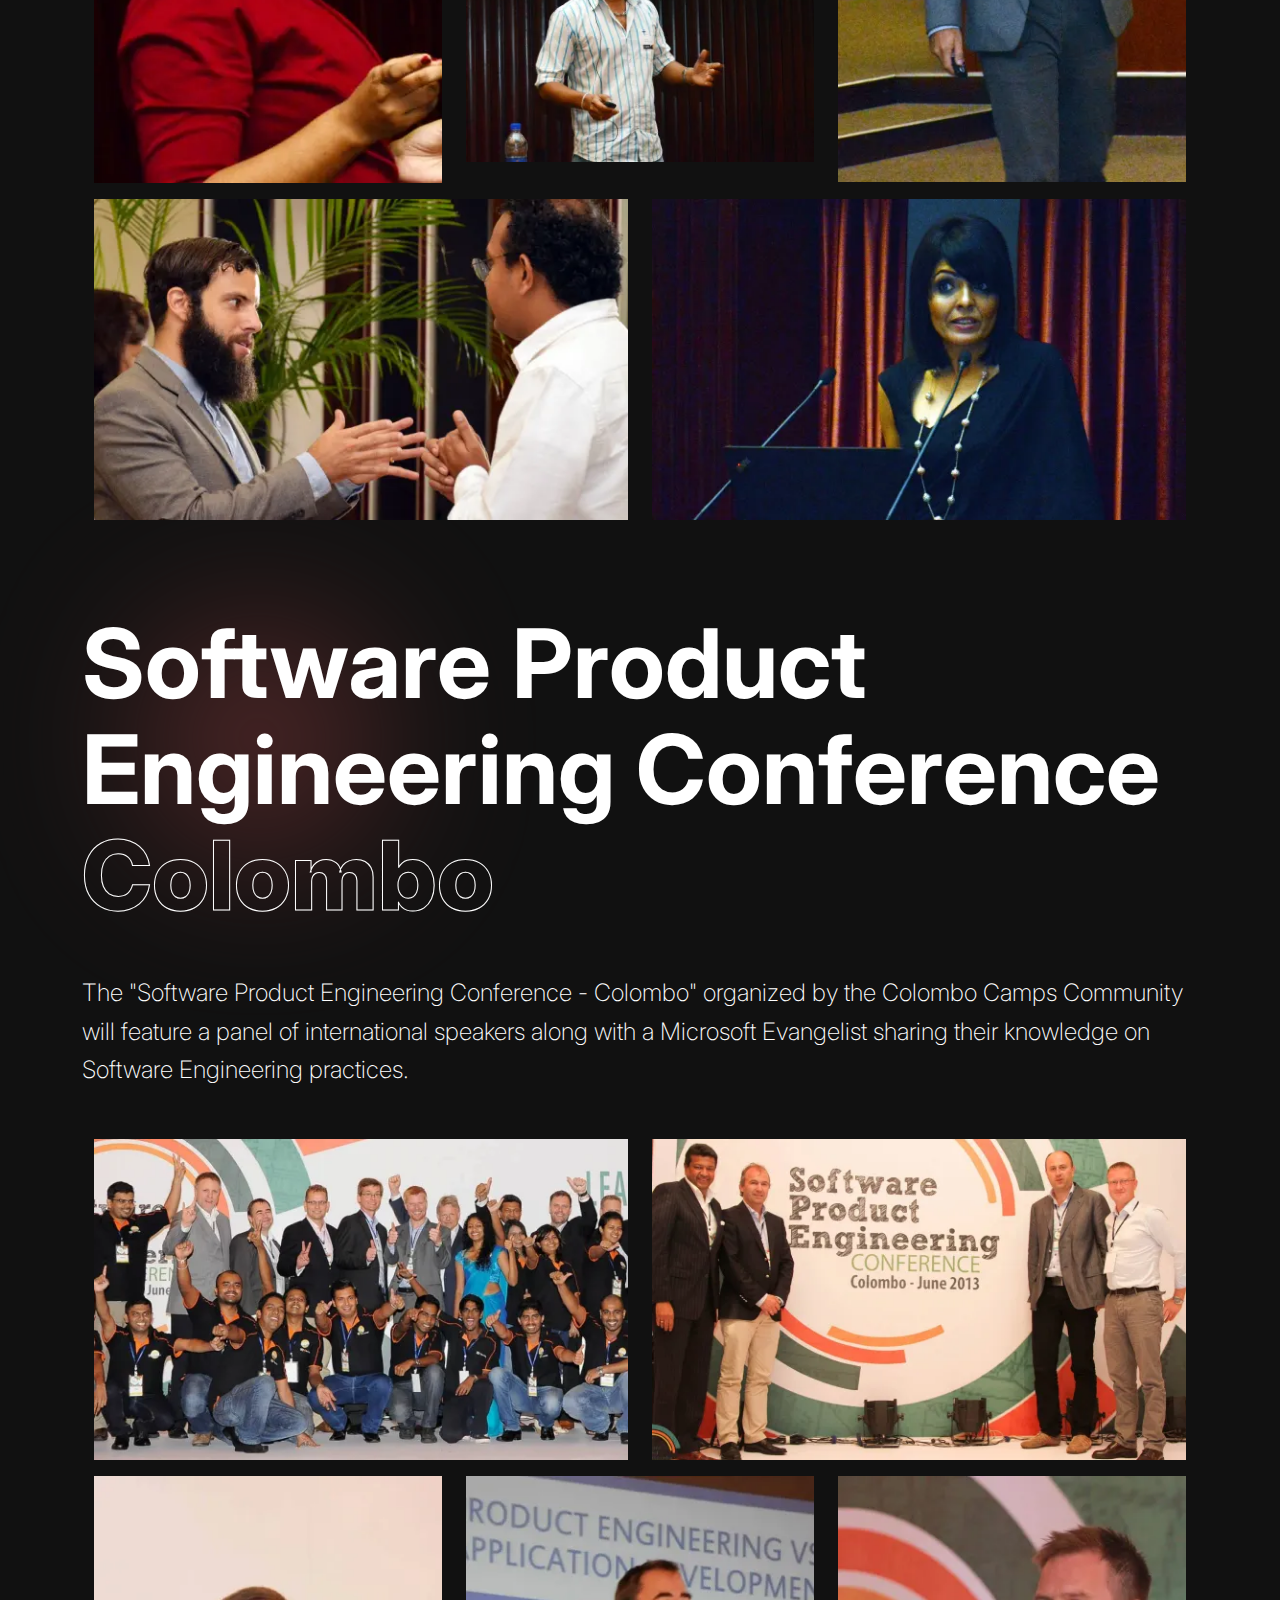
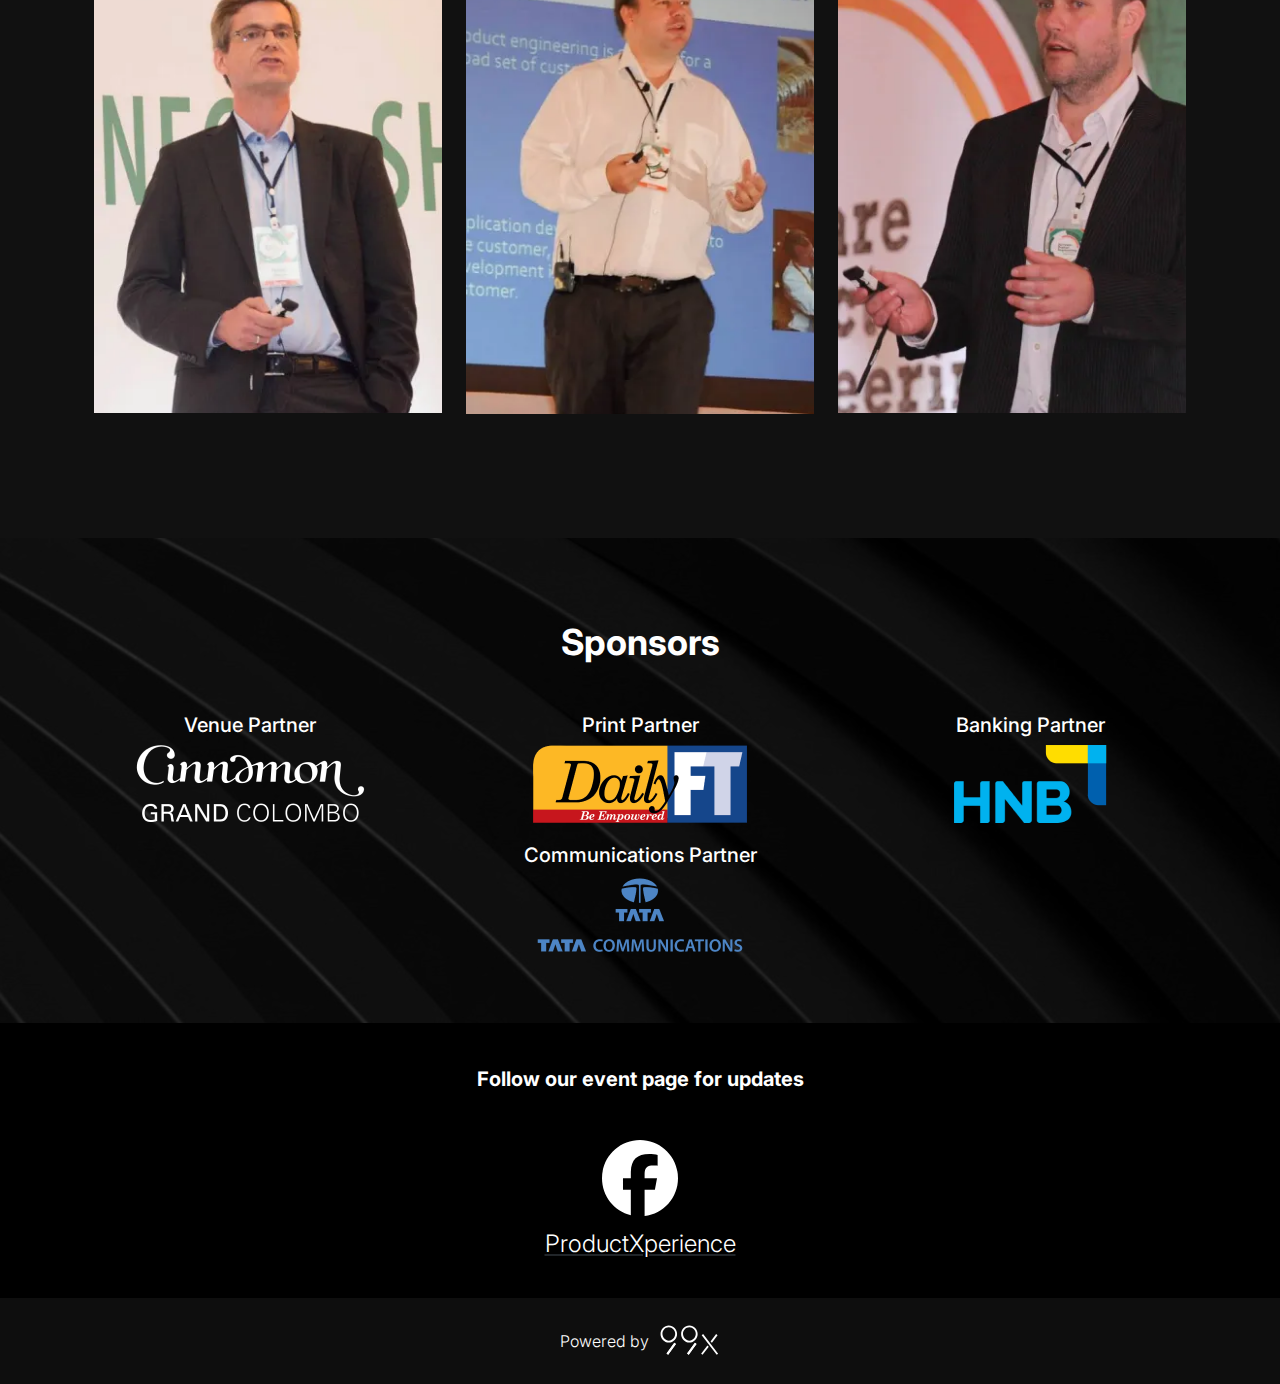
==== commit 66706cf9: "Final agenda updated!" ====
--- a/index.html
+++ b/index.html
@@ -96,8 +96,7 @@
                                     Cinnamon Grand, Colombo</p>
                                 <div data-aos="fade-up" data-aos-duration="1000" class="discount-div">
                                     <a href="/tickets.html" target="_blank">
-                                        <button class="text-uppercase btn-secondary-100 mt-4 mb-2 fw-bold">Buy
-                                            tickets</button>
+                                        <button class="text-uppercase btn-secondary-100 mt-4 mb-2 fw-bold">Join the waitlist</button>
                                     </a>
                                     <!-- <p class="discount mt-2"><i><b><small>EARLY BIRD OFFER ENDS 20th DEC</small></b></i></p> -->
                                      <!-- <div class="square-danger-discount square square-lg square-danger text-uppercase rotate-4  align-self-start z-index-1">
@@ -200,7 +199,7 @@
                             </div>
                             <div class="row mt-5">
                                 <div class="col-12 text-center" data-aos="fade-up" data-aos-duration="1000">
-                                    <a href="/tickets.html" target="_blank" class="btn btn-light-100">BUY TICKETS</a>
+                                    <a href="/tickets.html" target="_blank" class="btn btn-light-100">Join the waitlist</a>
                                 </div>
                             </div>
                         </div>
@@ -333,8 +332,7 @@
                                 <h4 class="mb-0 text-dark-100 px-3">Yngvar<br />Ugland</h4>
                                 <p class="mb-0 text-dark-100">Head of NewTechLab<br />DNB</p>
                                 <div class="square square-lg square-light rotate--3 mt-3 position-relative top-25">
-                                    <h4>Future of Product Innovation
-                                    </h4>
+                                    <h4>WTF Moonlight Innovation</h4>
                                 </div>
                             </div>
                         </div>
@@ -350,8 +348,7 @@
                                 <h4 class="mb-0 text-dark-100 px-3">Jan Kristian<br />Bjerke</h4>
                                 <p class="mb-0 text-dark-100">CTO, Grunt</p>
                                 <div class="square square-lg square-light rotate--3 mt-3 position-relative top-25">
-                                    <h4>Product Architecting for Cross-Platform Development
-                                    </h4>
+                                    <h4>Product Architecting for Cross-Platform Development</h4>
                                 </div>
                             </div>
                         </div>
@@ -464,11 +461,12 @@
                 <h2 class="text-center" data-aos="fade-up" data-aos-duration="1000">Event Agenda</h2>
                 <div class="agenda-wrapper mt-5">
 
+                <!-- 09:05 AM - 09:25 AM -->
                     <div class="agenda-row">
                         <div class="row">
                             <div class="col-md-4 text-md-end">
                                 <div class="p-3">
-                                    <p class="text-brand-100">09:00 AM - 09:20 AM</p>
+                                    <p class="text-brand-100">09:05 AM - 09:25 AM</p>
                                     <!-- <h5>Introduction</h5> -->
                                 </div>
                             </div>
@@ -487,11 +485,12 @@
                         <hr />
                     </div>
 
+                <!-- 09:28 AM - 09:58 AM -->
                     <div class="agenda-row">
                         <div class="row">
                             <div class="col-md-4 text-md-end">
                                 <div class="p-3">
-                                    <p class="text-brand-100">09:20 AM - 09:50 AM</p>
+                                    <p class="text-brand-100">09:28 AM - 09:58 AM</p>
                                     <!-- <h5>Introduction</h5> -->
                                 </div>
                             </div>
@@ -510,11 +509,12 @@
                         <hr />
                     </div>
 
-                    <div class="agenda-row" data-aos="fade-up" data-aos-duration="1000">
-                        <div class="row">
-                            <div class="col-md-4 text-md-end">
-                                <div class="p-3">
-                                    <p class="text-brand-100">09:50 AM - 10:10 AM</p>
+                <!-- 10:01 AM - 10:21 AM -->
+                    <div class="agenda-row" data-aos="fade-up" data-aos-duration="1000">
+                        <div class="row">
+                            <div class="col-md-4 text-md-end">
+                                <div class="p-3">
+                                    <p class="text-brand-100">10:01 AM - 10:21 AM</p>
                                     <!-- <h5>Flowyzer</h5> -->
                                 </div>
                             </div>
@@ -533,11 +533,12 @@
                         <hr />
                     </div>
 
-                    <div class="agenda-row" data-aos="fade-up" data-aos-duration="1000">
-                        <div class="row">
-                            <div class="col-md-4 text-md-end">
-                                <div class="p-3">
-                                    <p class="text-brand-100">10:10 AM - 10:40 AM</p>
+                <!-- 10:24 AM - 10:54 AM -->
+                    <div class="agenda-row" data-aos="fade-up" data-aos-duration="1000">
+                        <div class="row">
+                            <div class="col-md-4 text-md-end">
+                                <div class="p-3">
+                                    <p class="text-brand-100">10:24 AM - 10:54 AM</p>
                                     <!-- <h5>Precision Crafting</h5> -->
                                 </div>
                             </div>
@@ -556,17 +557,18 @@
                         <hr />
                     </div>
 
-                    <div class="agenda-row" data-aos="fade-up" data-aos-duration="1000">
-                        <div class="row">
-                            <div class="col-md-4 text-md-end">
-                                <div class="p-3">
-                                    <p class="text-brand-100">11:00 AM - 11:30 AM</p>
+                <!-- Panel Discussion -->
+                    <div class="agenda-row" data-aos="fade-up" data-aos-duration="1000">
+                        <div class="row">
+                            <div class="col-md-4 text-md-end">
+                                <div class="p-3">
+                                    <p class="text-brand-100">10:54 AM - 11:14 AM</p>
                                     <!-- <h5>Panel Discussion</h5>  -->
                                 </div>
                             </div>
                             <div class="col-md-4">
                                 <div class="p-3">
-                                    <h5>Morning Tea Break</h5>
+                                    <h5>Panel Discussion</h5>
                                     <!-- <h6>CTO, 99x</h6> -->
                                 </div>
                             </div>
@@ -579,111 +581,18 @@
                         <hr />
                     </div>
 
-                    
-
-                    <div class="agenda-row" data-aos="fade-up" data-aos-duration="1000">
-                        <div class="row">
-                            <div class="col-md-4 text-md-end">
-                                <div class="p-3">
-                                    <p class="text-brand-100">11:30 PM - 11:50 PM</p>
-                                    <!-- <h5>Precision Crafting</h5> -->
-                                </div>
-                            </div>
-                            <div class="col-md-4">
-                                <div class="p-3">
-                                    <h5>Kalana Wijesekara</h5>
-                                    <h6>Chief Developer Experience Officer, 99x</h6>
-                                </div>
-                            </div>
-                            <div class="col-md-4">
-                                <div class="p-3">
-                                    <h6>AI Assisted Engineering in the Era of Gen AI</h6>
-                                </div>
-                            </div>
-                        </div>
-                        <hr />
-                    </div>
-
-                    <div class="agenda-row" data-aos="fade-up" data-aos-duration="1000">
-                        <div class="row">
-                            <div class="col-md-4 text-md-end">
-                                <div class="p-3">
-                                    <p class="text-brand-100">11:50 AM - 12:20 PM</p>
-                                    <!-- <h5>The Synergy of Hardware and Software</h5> -->
-                                </div>
-                            </div>
-                            <div class="col-md-4">
-                                <div class="p-3">
-                                    <h5>Egil Fujikawa</h5>
-                                    <h6>CTO, 99x Digital Solutions </h6>
-                                </div>
-                            </div>
-                            <div class="col-md-4">
-                                <div class="p-3">
-                                    <h6>Creating Products with Exceptional Market Resonance</h6>
-                                </div>
-                            </div>
-                        </div>
-                        <hr />
-                    </div>
-
-                    <div class="agenda-row" data-aos="fade-up" data-aos-duration="1000">
-                        <div class="row">
-                            <div class="col-md-4 text-md-end">
-                                <div class="p-3">
-                                    <p class="text-brand-100">12:20 PM - 12:40 PM</p>
-                                    <!-- <h5>The Synergy of Hardware and Software</h5> -->
-                                </div>
-                            </div>
-                            <div class="col-md-4">
-                                <div class="p-3">
-                                    <h5>Rasika Mahindasiri</h5>
-                                    <h6>Director HCI, 99x</h6>
-                                </div>
-                            </div>
-                            <div class="col-md-4">
-                                <div class="p-3">
-                                    <h6>AI Meets UX</h6>
-                                </div>
-                            </div>
-                        </div>
-                        <hr />
-                    </div>
-
-                    <div class="agenda-row" data-aos="fade-up" data-aos-duration="1000">
-                        <div class="row">
-                            <div class="col-md-4 text-md-end">
-                                <div class="p-3">
-                                    <p class="text-brand-100">12:40 PM - 01:10 PM</p>
-                                    <!-- <h5>Enhancing User Interactions</h5> -->
-                                </div>
-                            </div>
-                            <div class="col-md-4">
-                                <div class="p-3">
-                                    <h5>Ina Eldøy</h5>
-                                    <h6>Chief Executive Officer, BagID</h6>
-                                </div>
-                            </div>
-                            <div class="col-md-4">
-                                <div class="p-3">
-                                    <h6>Leverage Branding to Create a Compelling Product Identity</h6>
-                                </div>
-                            </div>
-                        </div>
-                        <hr />
-                    </div>
-
-                    <div class="agenda-row" data-aos="fade-up" data-aos-duration="1000">
-                        <div class="row">
-                            <div class="col-md-4 text-md-end">
-                                <div class="p-3">
-                                    <p class="text-brand-100">1:10 PM - 02:10 PM</p>
+                <!-- Morning Tea Break -->
+                    <div class="agenda-row" data-aos="fade-up" data-aos-duration="1000">
+                        <div class="row">
+                            <div class="col-md-4 text-md-end">
+                                <div class="p-3">
+                                    <p class="text-brand-100">11:14 AM - 11:44 AM</p>
                                     <!-- <h5>Panel Discussion</h5>  -->
                                 </div>
                             </div>
                             <div class="col-md-4">
                                 <div class="p-3">
-                                    <h5>Lunch Break</h5>
+                                    <h5>Morning Tea Break</h5>
                                     <!-- <h6>CTO, 99x</h6> -->
                                 </div>
                             </div>
@@ -696,42 +605,90 @@
                         <hr />
                     </div>
 
-                    
-
-                    <div class="agenda-row" data-aos="fade-up" data-aos-duration="1000">
-                        <div class="row">
-                            <div class="col-md-4 text-md-end">
-                                <div class="p-3">
-                                    <p class="text-brand-100">02:10 PM - 02:40 PM</p>
-                                    <!-- <h5>Enhancing User Interactions</h5> -->
-                                </div>
-                            </div>
-                            <div class="col-md-4">
-                                <div class="p-3">
-                                    <h5>Christian Willoch</h5>
-                                    <h6>Executive Advisor — Radical Innovation, Ruter As</h6>
-                                </div>
-                            </div>
-                            <div class="col-md-4">
-                                <div class="p-3">
-                                    <h6>Using Ecosystem Feedback to Improve Product Adoption</h6>
-                                </div>
-                            </div>
-                        </div>
-                        <hr />
-                    </div>
-
-                    <div class="agenda-row" data-aos="fade-up" data-aos-duration="1000">
-                        <div class="row">
-                            <div class="col-md-4 text-md-end">
-                                <div class="p-3">
-                                    <p class="text-brand-100">02:40 PM - 03:00 PM</p>
+                <!-- 11:50 AM - 12:10 AM -->
+                    <div class="agenda-row" data-aos="fade-up" data-aos-duration="1000">
+                        <div class="row">
+                            <div class="col-md-4 text-md-end">
+                                <div class="p-3">
+                                    <p class="text-brand-100">11:50 AM - 12:10 PM</p>
+                                    <!-- <h5>Precision Crafting</h5> -->
+                                </div>
+                            </div>
+                            <div class="col-md-4">
+                                <div class="p-3">
+                                    <h5>Kalana Wijesekara</h5>
+                                    <h6>Chief Developer Experience Officer, 99x</h6>
+                                </div>
+                            </div>
+                            <div class="col-md-4">
+                                <div class="p-3">
+                                    <h6>AI Assisted Engineering in the Era of Gen AI</h6>
+                                </div>
+                            </div>
+                        </div>
+                        <hr />
+                    </div>
+
+                <!-- 12:13 PM - 12:43 PM -->
+                    <div class="agenda-row" data-aos="fade-up" data-aos-duration="1000">
+                        <div class="row">
+                            <div class="col-md-4 text-md-end">
+                                <div class="p-3">
+                                    <p class="text-brand-100">12:13 PM - 12:43 PM</p>
+                                    <!-- <h5>The Synergy of Hardware and Software</h5> -->
+                                </div>
+                            </div>
+                            <div class="col-md-4">
+                                <div class="p-3">
+                                    <h5>Egil Fujikawa</h5>
+                                    <h6>CTO, 99x Digital Solutions </h6>
+                                </div>
+                            </div>
+                            <div class="col-md-4">
+                                <div class="p-3">
+                                    <h6>Creating Products with Exceptional Market Resonance</h6>
+                                </div>
+                            </div>
+                        </div>
+                        <hr />
+                    </div>
+
+                <!-- 12:46 PM - 01:06 PM -->
+                    <div class="agenda-row" data-aos="fade-up" data-aos-duration="1000">
+                        <div class="row">
+                            <div class="col-md-4 text-md-end">
+                                <div class="p-3">
+                                    <p class="text-brand-100">12:46 PM - 01:06 PM</p>
+                                    <!-- <h5>The Synergy of Hardware and Software</h5> -->
+                                </div>
+                            </div>
+                            <div class="col-md-4">
+                                <div class="p-3">
+                                    <h5>Rasika Mahindasiri</h5>
+                                    <h6>Director HCI, 99x</h6>
+                                </div>
+                            </div>
+                            <div class="col-md-4">
+                                <div class="p-3">
+                                    <h6>AI Meets UX</h6>
+                                </div>
+                            </div>
+                        </div>
+                        <hr />
+                    </div>
+
+                <!-- Lunch Break -->
+                    <div class="agenda-row" data-aos="fade-up" data-aos-duration="1000">
+                        <div class="row">
+                            <div class="col-md-4 text-md-end">
+                                <div class="p-3">
+                                    <p class="text-brand-100">1:06 PM - 02:06 PM</p>
                                     <!-- <h5>Panel Discussion</h5>  -->
                                 </div>
                             </div>
                             <div class="col-md-4">
                                 <div class="p-3">
-                                    <h5>Panel Discussion</h5>
+                                    <h5>Lunch Break</h5>
                                     <!-- <h6>CTO, 99x</h6> -->
                                 </div>
                             </div>
@@ -743,42 +700,67 @@
                         </div>
                         <hr />
                     </div>
-
-
-                    <div class="agenda-row" data-aos="fade-up" data-aos-duration="1000">
-                        <div class="row">
-                            <div class="col-md-4 text-md-end">
-                                <div class="p-3">
-                                    <p class="text-brand-100">03:00 PM - 03:20 PM</p>
+                
+                <!-- Ina -->
+                    <div class="agenda-row" data-aos="fade-up" data-aos-duration="1000">
+                        <div class="row">
+                            <div class="col-md-4 text-md-end">
+                                <div class="p-3">
+                                    <p class="text-brand-100">02:12 PM - 02:42 PM</p>
                                     <!-- <h5>Enhancing User Interactions</h5> -->
                                 </div>
                             </div>
                             <div class="col-md-4">
                                 <div class="p-3">
-                                    <h5>Samudra Kanakaarachchi</h5>
-                                    <h6>Director - Technical, 99x</h6>
-                                </div>
-                            </div>
-                            <div class="col-md-4">
-                                <div class="p-3">
-                                    <h6>Reimagining Products in a World of AI Agents </h6>
-                                </div>
-                            </div>
-                        </div>
-                        <hr />
-                    </div>
-
-                    <div class="agenda-row" data-aos="fade-up" data-aos-duration="1000">
-                        <div class="row">
-                            <div class="col-md-4 text-md-end">
-                                <div class="p-3">
-                                    <p class="text-brand-100">03:20 PM - 03:50 PM</p>
+                                    <h5>Ina Eldøy</h5>
+                                    <h6>Chief Executive Officer, BagID</h6>
+                                </div>
+                            </div>
+                            <div class="col-md-4">
+                                <div class="p-3">
+                                    <h6>Leverage Branding to Create a Compelling Product Identity</h6>
+                                </div>
+                            </div>
+                        </div>
+                        <hr />
+                    </div>
+
+                <!-- 02:45 PM - 03:15 PM -->
+                    <div class="agenda-row" data-aos="fade-up" data-aos-duration="1000">
+                        <div class="row">
+                            <div class="col-md-4 text-md-end">
+                                <div class="p-3">
+                                    <p class="text-brand-100">02:45 PM - 03:15 PM</p>
+                                    <!-- <h5>Enhancing User Interactions</h5> -->
+                                </div>
+                            </div>
+                            <div class="col-md-4">
+                                <div class="p-3">
+                                    <h5>Christian Willoch</h5>
+                                    <h6>Executive Advisor — Radical Innovation, Ruter As</h6>
+                                </div>
+                            </div>
+                            <div class="col-md-4">
+                                <div class="p-3">
+                                    <h6>Using Ecosystem Feedback to Improve Product Adoption</h6>
+                                </div>
+                            </div>
+                        </div>
+                        <hr />
+                    </div>
+
+                <!-- 03:15 PM - 03:35 PM -->
+                    <div class="agenda-row" data-aos="fade-up" data-aos-duration="1000">
+                        <div class="row">
+                            <div class="col-md-4 text-md-end">
+                                <div class="p-3">
+                                    <p class="text-brand-100">03:15 PM - 03:35 PM</p>
                                     <!-- <h5>Panel Discussion</h5>  -->
                                 </div>
                             </div>
                             <div class="col-md-4">
                                 <div class="p-3">
-                                    <h5>Evening Tea Break</h5>
+                                    <h5>Panel Discussion</h5>
                                     <!-- <h6>CTO, 99x</h6> -->
                                 </div>
                             </div>
@@ -791,64 +773,42 @@
                         <hr />
                     </div>
 
-                    <div class="agenda-row" data-aos="fade-up" data-aos-duration="1000">
-                        <div class="row">
-                            <div class="col-md-4 text-md-end">
-                                <div class="p-3">
-                                    <p class="text-brand-100">03:50 PM - 04:20 PM</p>
-                                    <!-- <h5>The Science of Virality</h5> -->
-                                </div>
-                            </div>
-                            <div class="col-md-4">
-                                <div class="p-3">
-                                    <h5>Jan Kristian</h5>
-                                    <h6>CTO, Grunt</h6>
-                                </div>
-                            </div>
-                            <div class="col-md-4">
-                                <div class="p-3">
-                                    <h6>Product Architecting for Cross-Platform Development
-                                    </h6>
-                                </div>
-                            </div>
-                        </div>
-                        <hr />
-                    </div>
-
-                    <div class="agenda-row" data-aos="fade-up" data-aos-duration="1000">
-                        <div class="row">
-                            <div class="col-md-4 text-md-end">
-                                <div class="p-3">
-                                    <p class="text-brand-100">04:20 PM - 04:50 PM</p>
+                <!-- 03:38 PM - 03:58 PM -->
+                    <div class="agenda-row" data-aos="fade-up" data-aos-duration="1000">
+                        <div class="row">
+                            <div class="col-md-4 text-md-end">
+                                <div class="p-3">
+                                    <p class="text-brand-100">03:38 PM - 03:58 PM</p>
+                                    <!-- <h5>Enhancing User Interactions</h5> -->
+                                </div>
+                            </div>
+                            <div class="col-md-4">
+                                <div class="p-3">
+                                    <h5>Samudra Kanakaarachchi</h5>
+                                    <h6>Director - Technical, 99x</h6>
+                                </div>
+                            </div>
+                            <div class="col-md-4">
+                                <div class="p-3">
+                                    <h6>Reimagining Products in a World of AI Agents </h6>
+                                </div>
+                            </div>
+                        </div>
+                        <hr />
+                    </div>
+
+                <!-- Evening Tea Break -->
+                    <div class="agenda-row" data-aos="fade-up" data-aos-duration="1000">
+                        <div class="row">
+                            <div class="col-md-4 text-md-end">
+                                <div class="p-3">
+                                    <p class="text-brand-100">03:58 PM - 04:28 PM</p>
                                     <!-- <h5>Panel Discussion</h5>  -->
                                 </div>
                             </div>
                             <div class="col-md-4">
                                 <div class="p-3">
-                                    <h5>Yngvar Ugland</h5>
-                                    <h6>Head of NewTechLab, DNB</h6>
-                                </div>
-                            </div>
-                            <div class="col-md-4">
-                                <div class="p-3">
-                                    <h6>Future of Product Innovation</h6>
-                                </div>
-                            </div>
-                        </div>
-                        <hr />
-                    </div>
-
-                    <div class="agenda-row" data-aos="fade-up" data-aos-duration="1000">
-                        <div class="row">
-                            <div class="col-md-4 text-md-end">
-                                <div class="p-3">
-                                    <p class="text-brand-100">04:50 PM - 05:10 PM</p>
-                                    <!-- <h5>Panel Discussion</h5>  -->
-                                </div>
-                            </div>
-                            <div class="col-md-4">
-                                <div class="p-3">
-                                    <h5>Panel Discussion</h5>
+                                    <h5>Evening Tea Break</h5>
                                     <!-- <h6>CTO, 99x</h6> -->
                                 </div>
                             </div>
@@ -861,17 +821,67 @@
                         <hr />
                     </div>
 
-                    <div class="agenda-row" data-aos="fade-up" data-aos-duration="1000">
-                        <div class="row">
-                            <div class="col-md-4 text-md-end">
-                                <div class="p-3">
-                                    <p class="text-brand-100">05:10 PM - 05:30 PM</p>
+                <!-- 04:34 PM - 05:04 PM -->
+                    <div class="agenda-row" data-aos="fade-up" data-aos-duration="1000">
+                        <div class="row">
+                            <div class="col-md-4 text-md-end">
+                                <div class="p-3">
+                                    <p class="text-brand-100">04:34 PM - 05:04 PM</p>
+                                    <!-- <h5>The Science of Virality</h5> -->
+                                </div>
+                            </div>
+                            <div class="col-md-4">
+                                <div class="p-3">
+                                    <h5>Jan Kristian</h5>
+                                    <h6>CTO, Grunt</h6>
+                                </div>
+                            </div>
+                            <div class="col-md-4">
+                                <div class="p-3">
+                                    <h6>Product Architecting for Cross-Platform Development
+                                    </h6>
+                                </div>
+                            </div>
+                        </div>
+                        <hr />
+                    </div>
+
+                <!-- 05:07 PM - 05:37 PM -->    
+                    <div class="agenda-row" data-aos="fade-up" data-aos-duration="1000">
+                        <div class="row">
+                            <div class="col-md-4 text-md-end">
+                                <div class="p-3">
+                                    <p class="text-brand-100">05:07 PM - 05:37 PM</p>
                                     <!-- <h5>Panel Discussion</h5>  -->
                                 </div>
                             </div>
                             <div class="col-md-4">
                                 <div class="p-3">
-                                    <h5>Closing Remarks</h5>
+                                    <h5>Yngvar Ugland</h5>
+                                    <h6>Head of NewTechLab, DNB</h6>
+                                </div>
+                            </div>
+                            <div class="col-md-4">
+                                <div class="p-3">
+                                    <h6>WTF Moonlight Innovation</h6>
+                                </div>
+                            </div>
+                        </div>
+                        <hr />
+                    </div>
+
+                <!-- Panel Discussion -->    
+                    <div class="agenda-row" data-aos="fade-up" data-aos-duration="1000">
+                        <div class="row">
+                            <div class="col-md-4 text-md-end">
+                                <div class="p-3">
+                                    <p class="text-brand-100">05:37 PM - 06:00 PM</p>
+                                    <!-- <h5>Panel Discussion</h5>  -->
+                                </div>
+                            </div>
+                            <div class="col-md-4">
+                                <div class="p-3">
+                                    <h5>Panel Discussion</h5>
                                     <!-- <h6>CTO, 99x</h6> -->
                                 </div>
                             </div>
@@ -883,6 +893,30 @@
                         </div>
                         <hr />
                     </div>
+
+                <!-- Closing Remarks --> 
+                    <!-- <div class="agenda-row" data-aos="fade-up" data-aos-duration="1000">
+                        <div class="row">
+                            <div class="col-md-4 text-md-end">
+                                <div class="p-3">
+                                    <p class="text-brand-100">05:57 PM - 06:00 PM</p> -->
+                                    <!-- <h5>Panel Discussion</h5>  -->
+                                <!-- </div>
+                            </div>
+                            <div class="col-md-4">
+                                <div class="p-3">
+                                    <h5>Closing Remarks</h5> -->
+                                    <!-- <h6>CTO, 99x</h6> -->
+                                <!-- </div>
+                            </div>
+                            <div class="col-md-4"> -->
+                                <!-- <div class="p-3"> 
+                                    <h6>The Intersection of AI and Product Design</h6>
+                                </div> -->
+                            <!-- </div>
+                        </div>
+                        <hr />
+                    </div> -->
 
                 </div>
             </div>
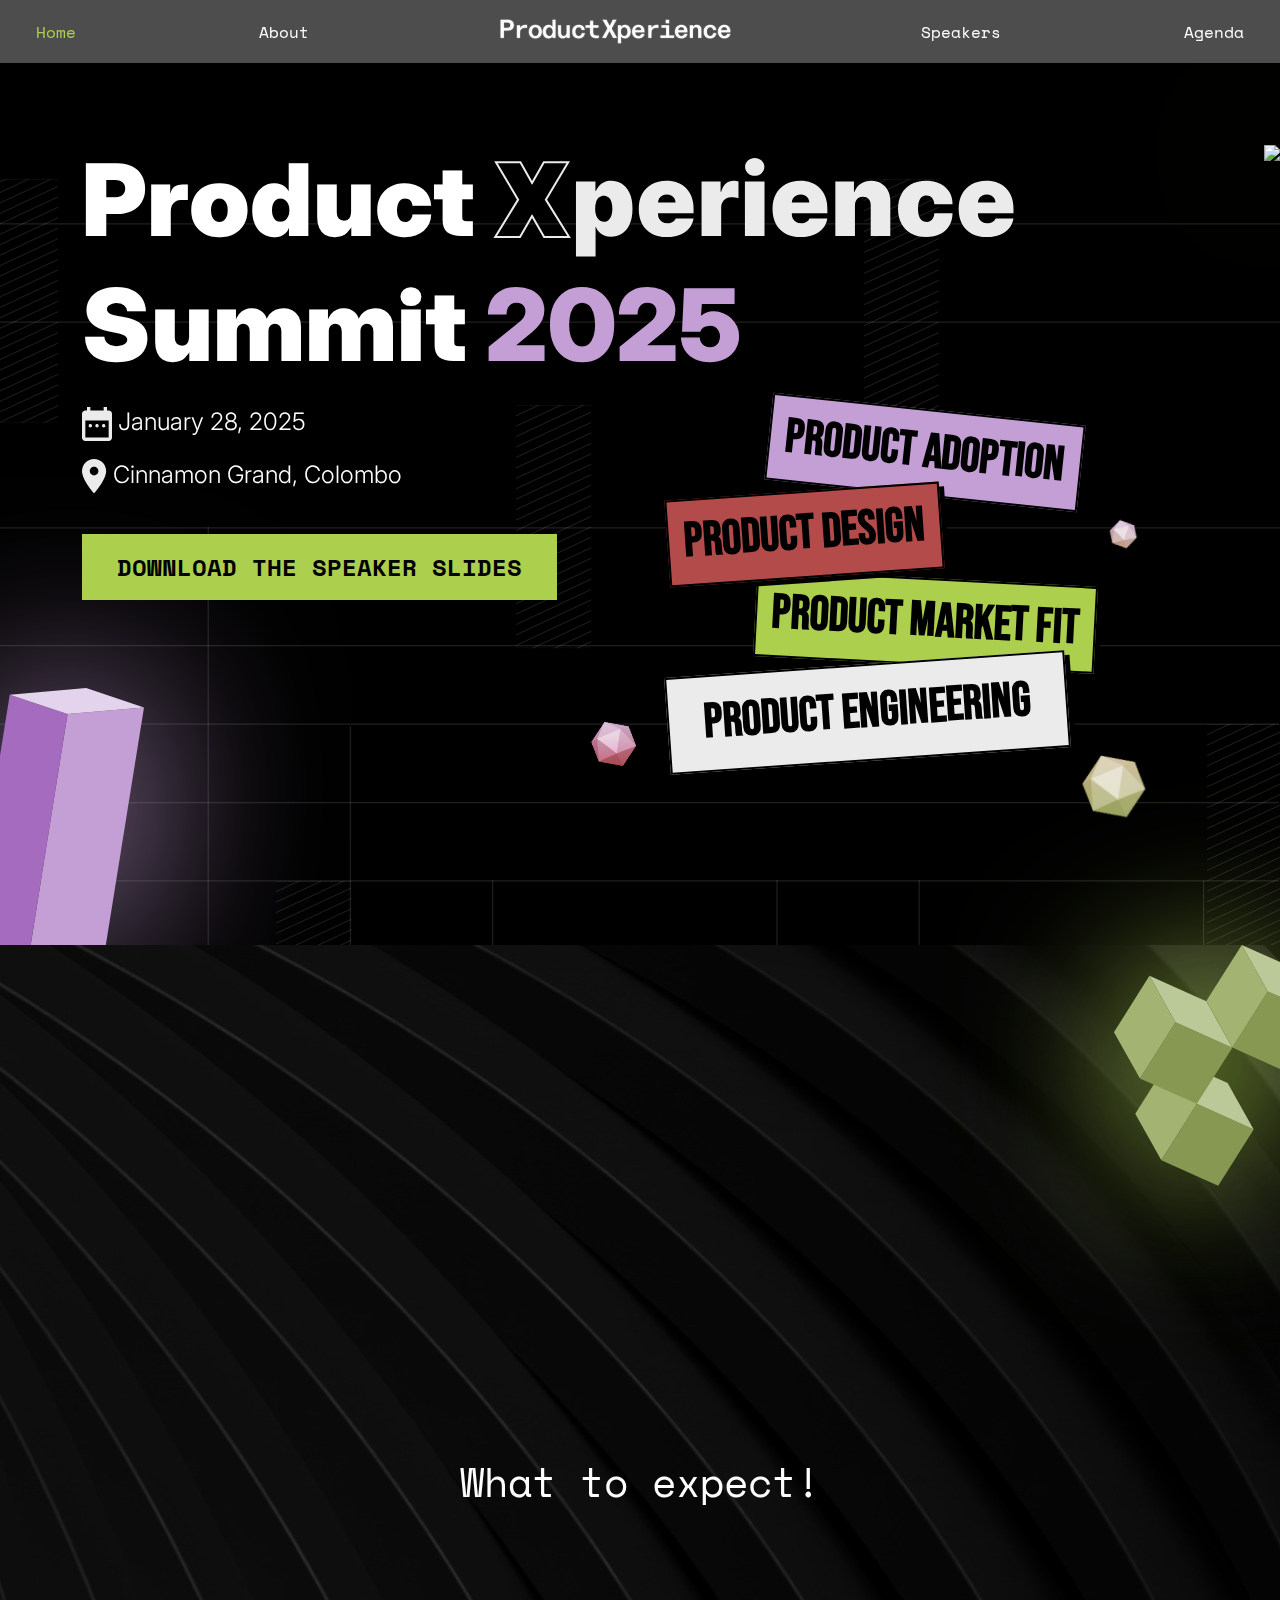
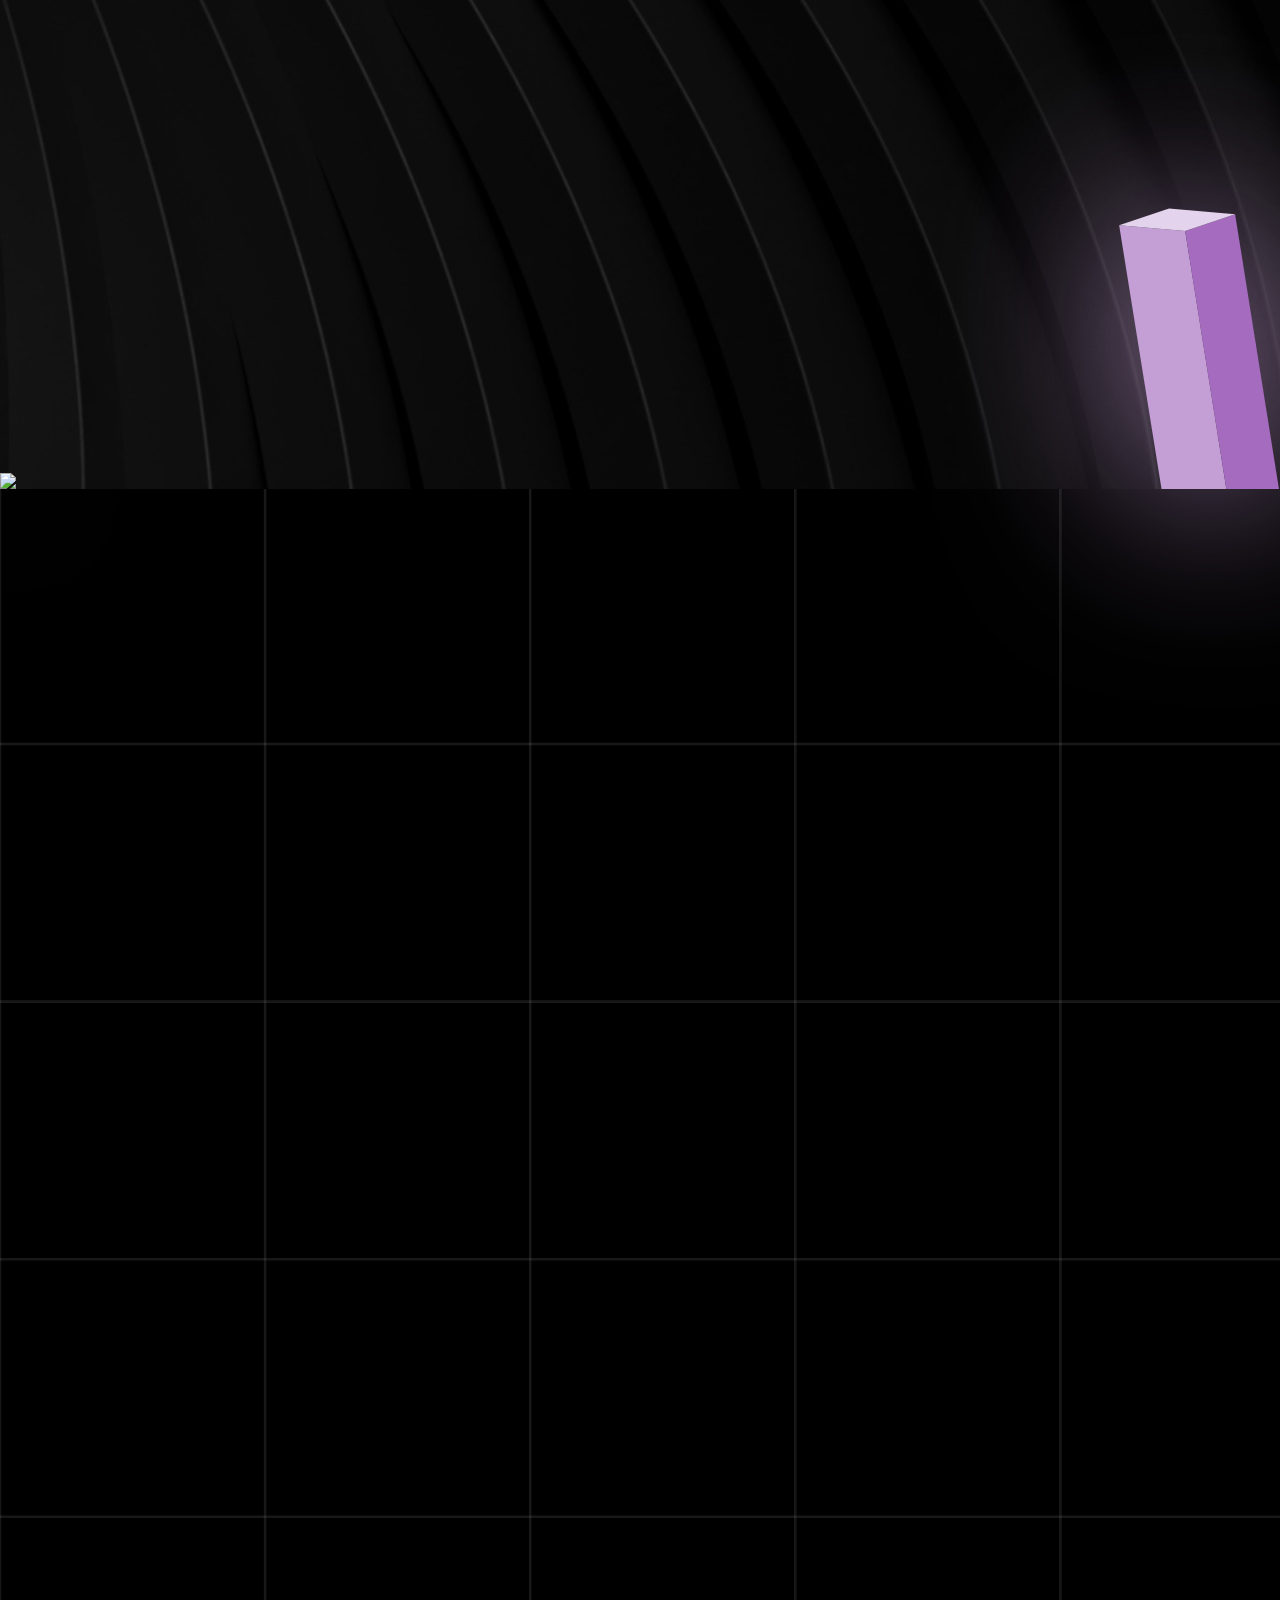
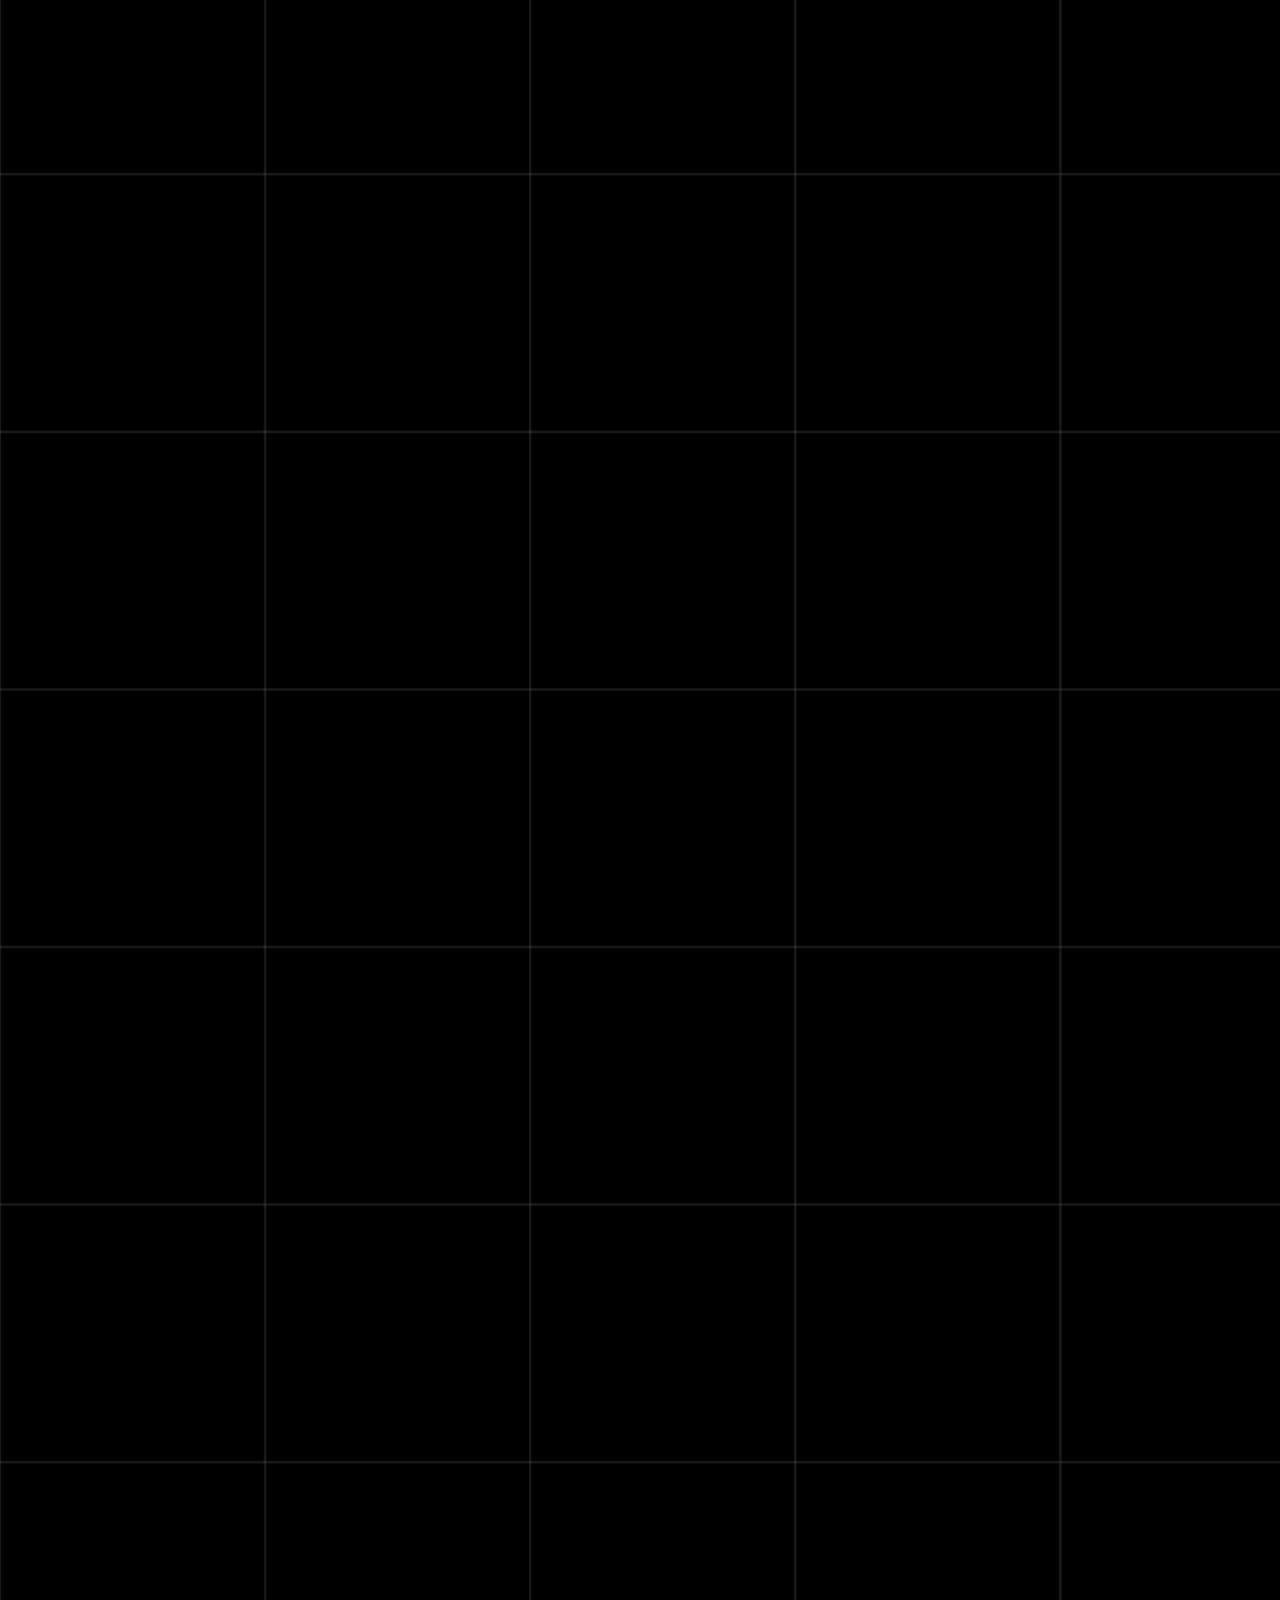
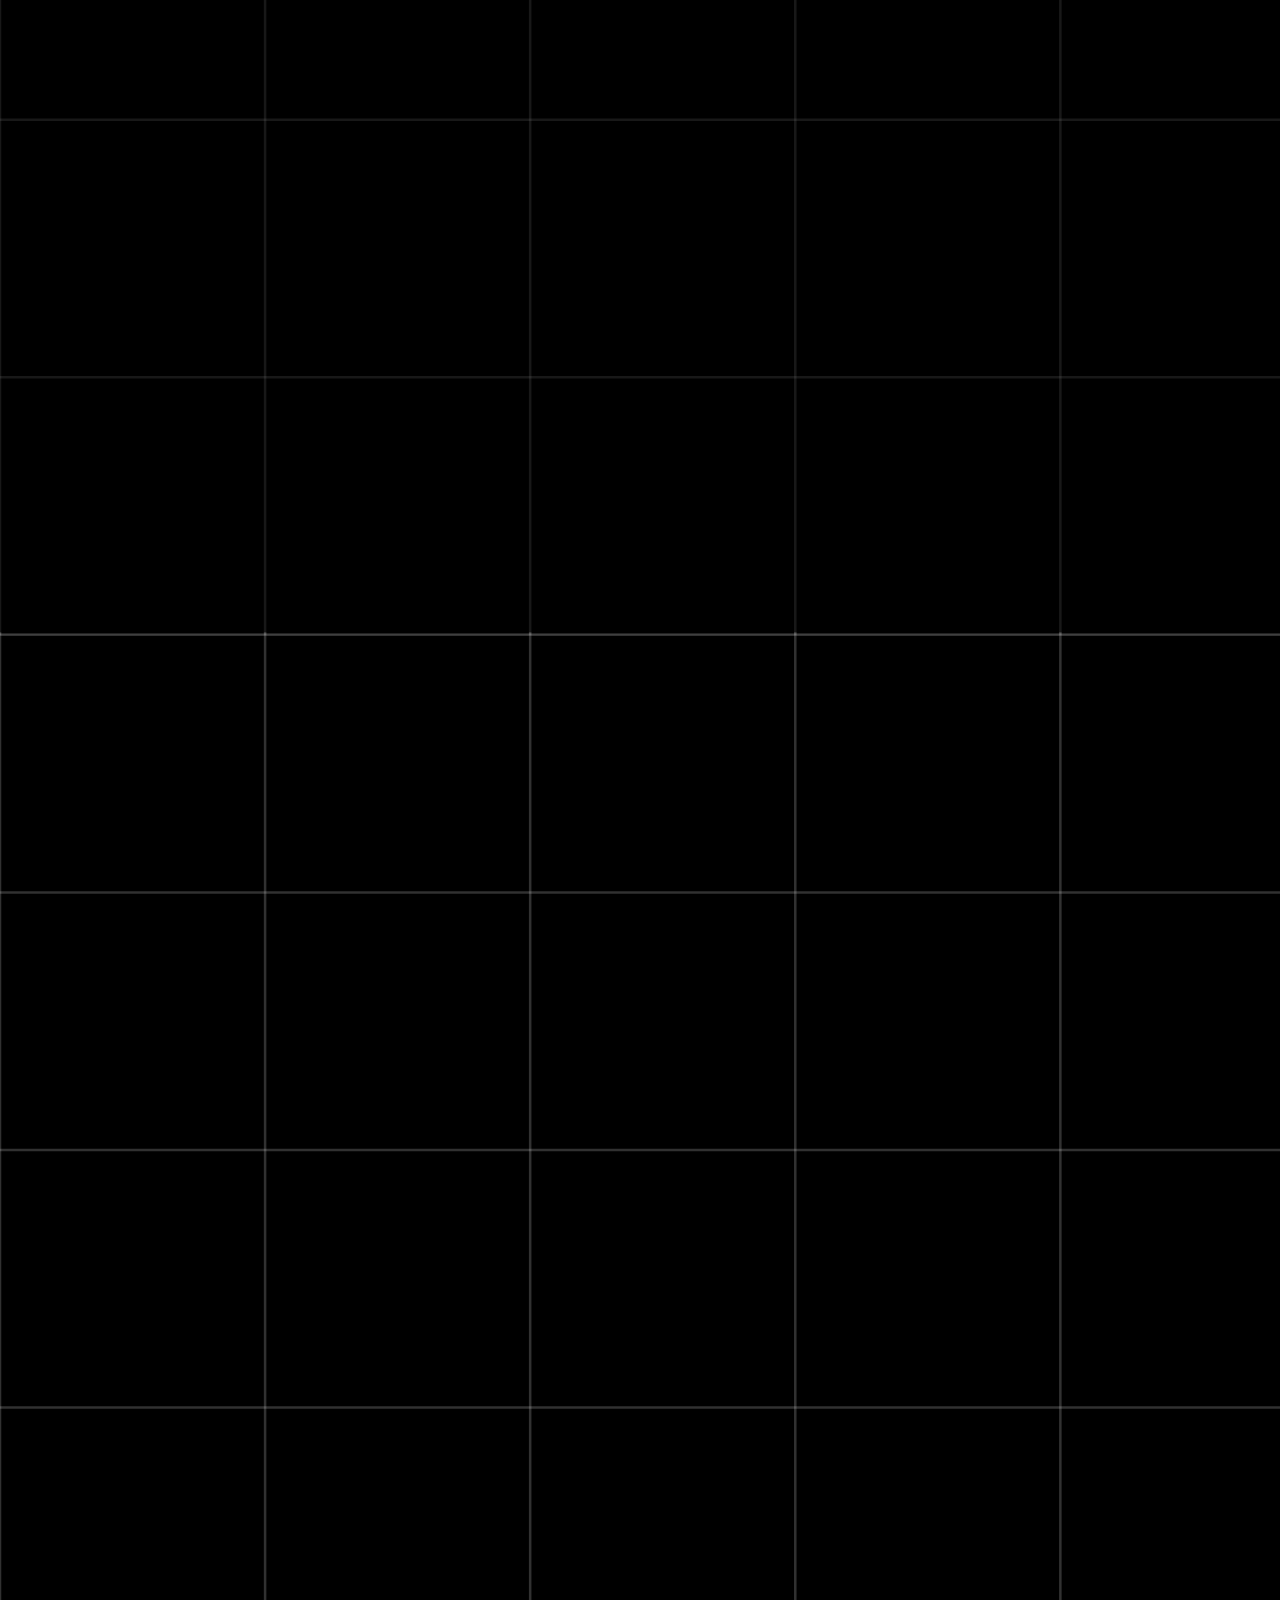
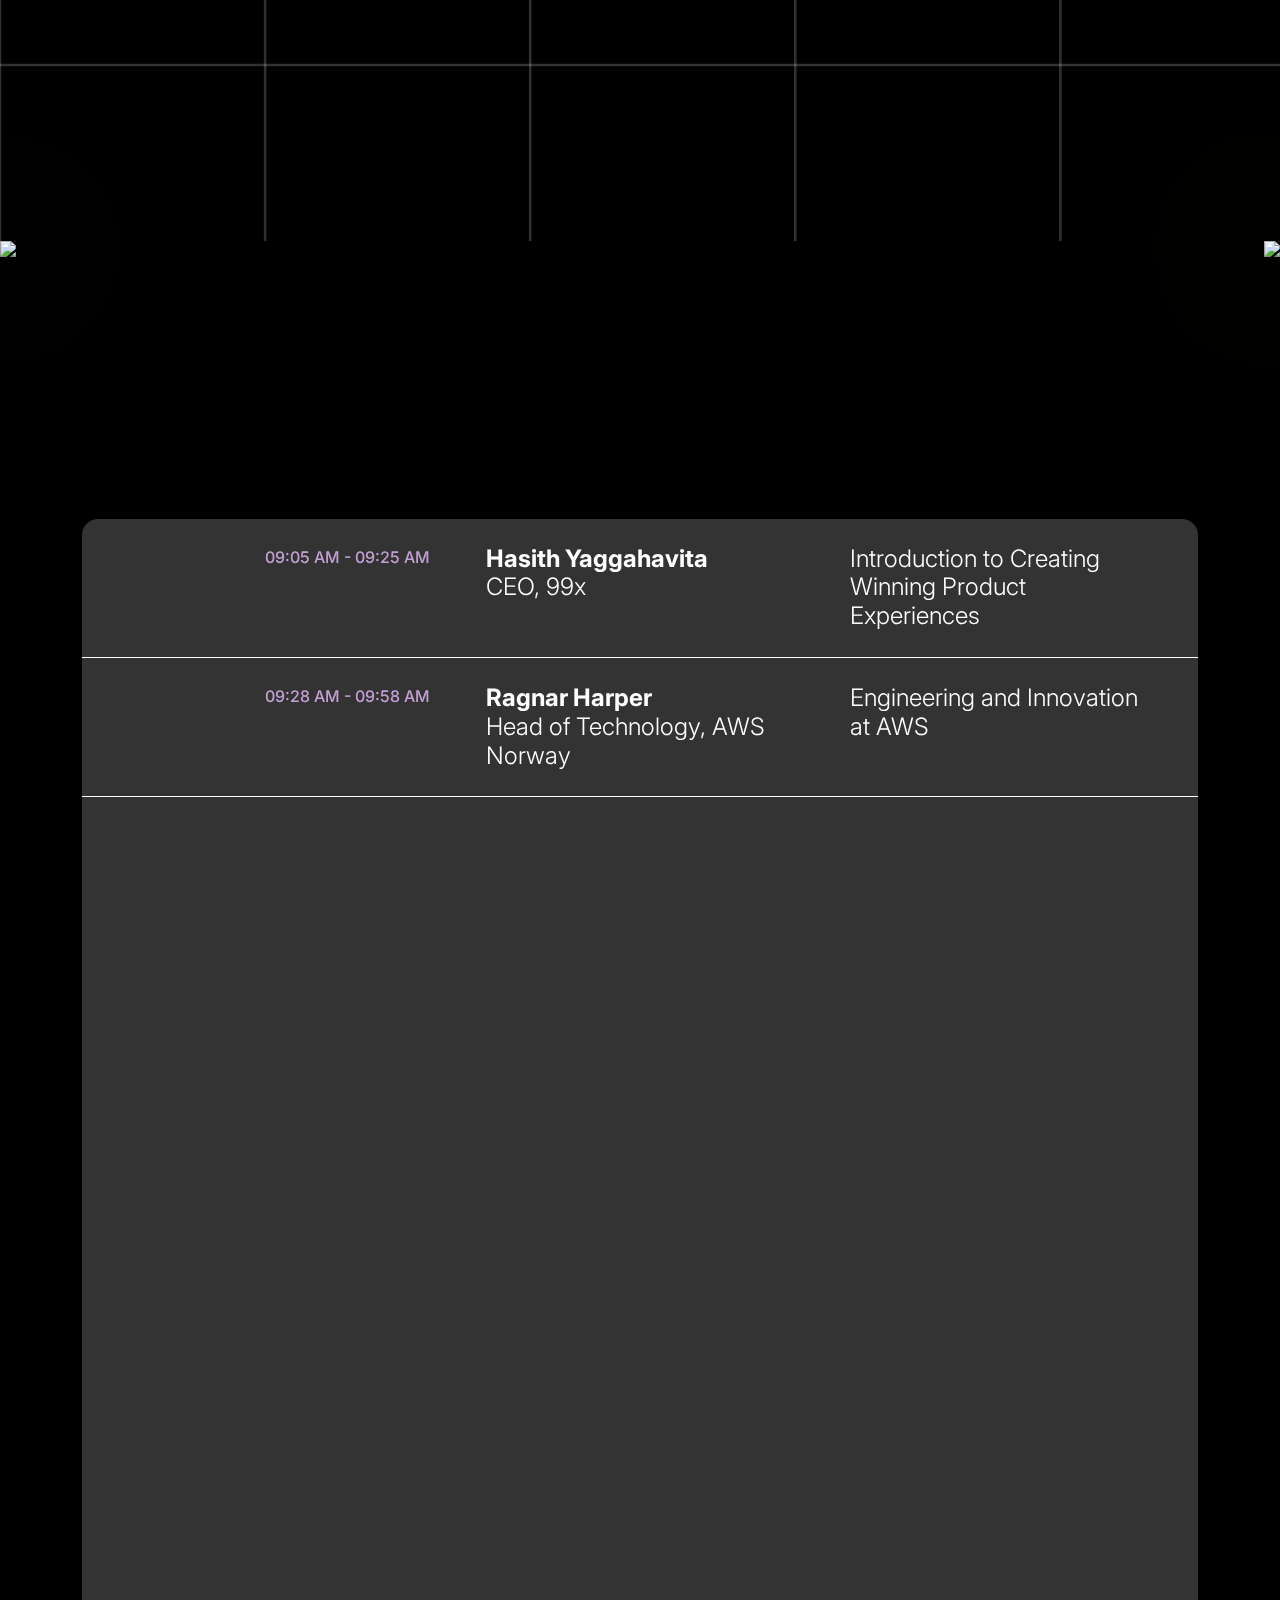
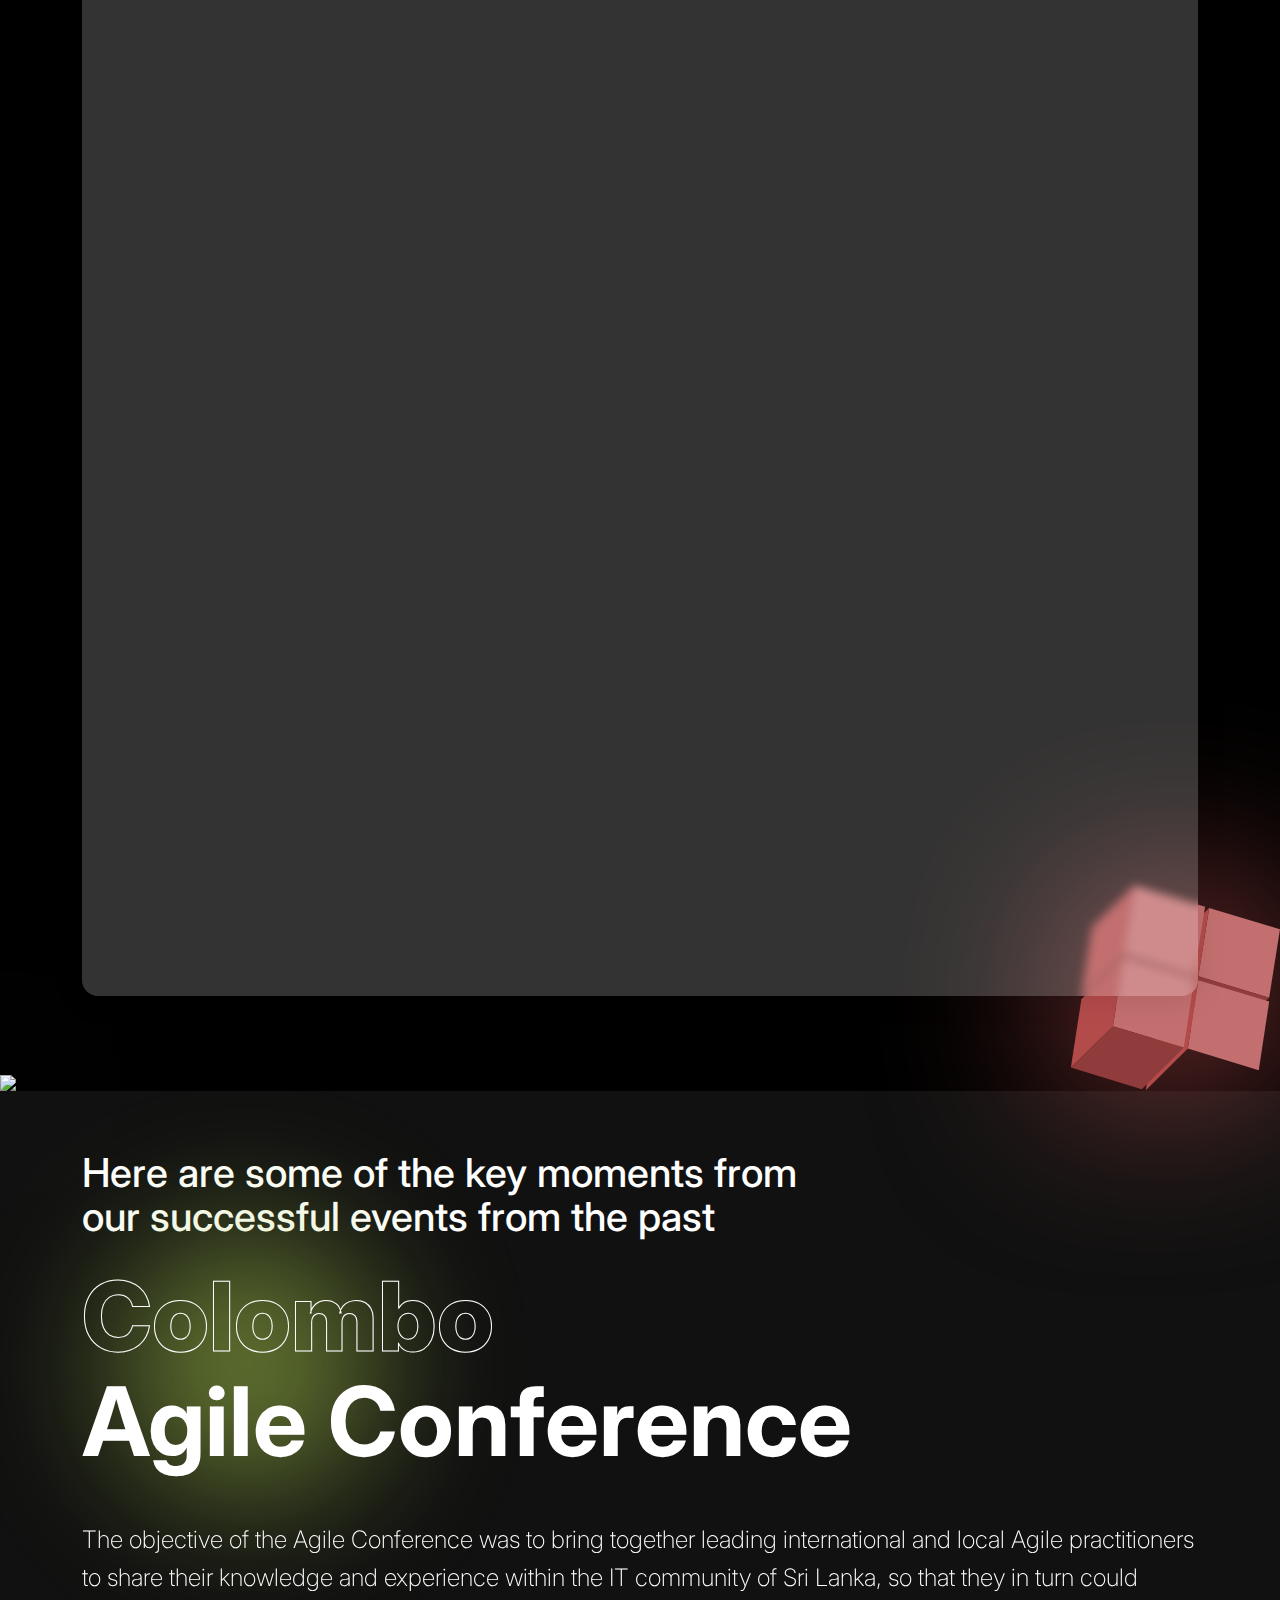
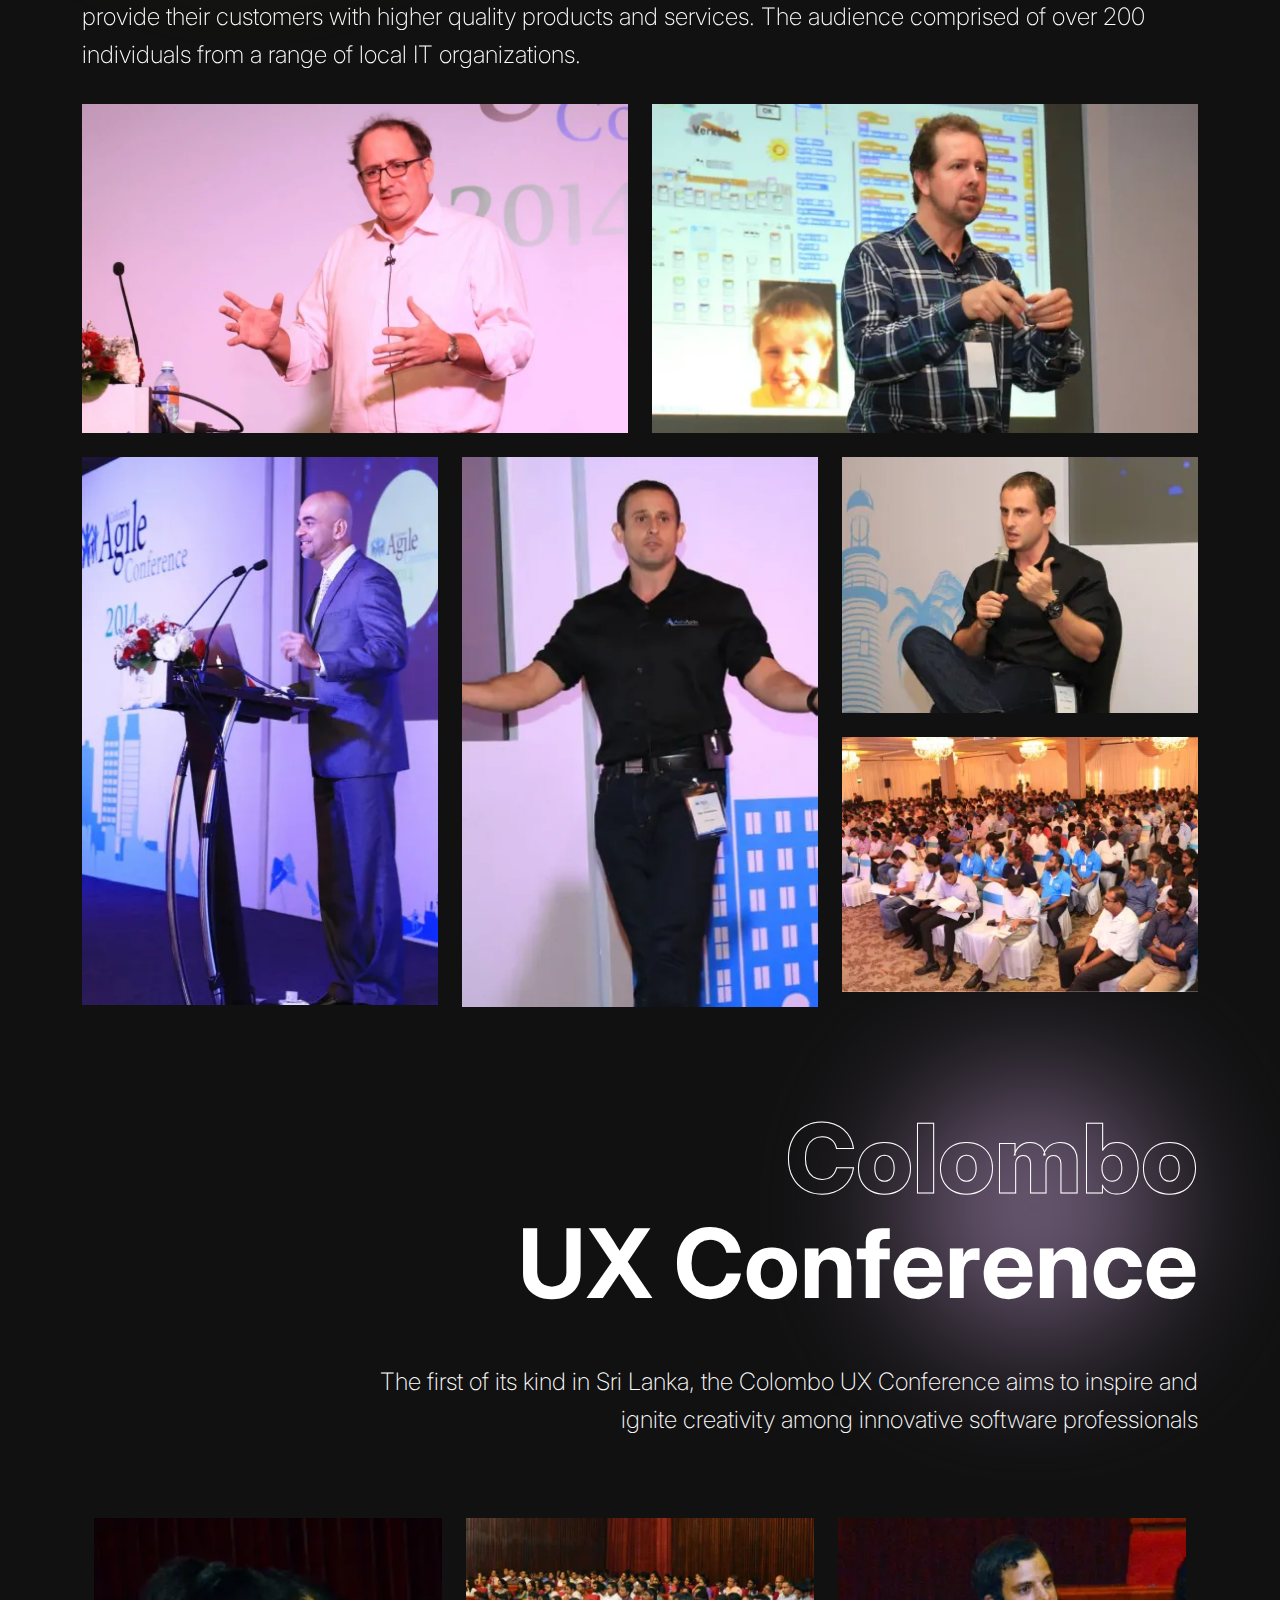
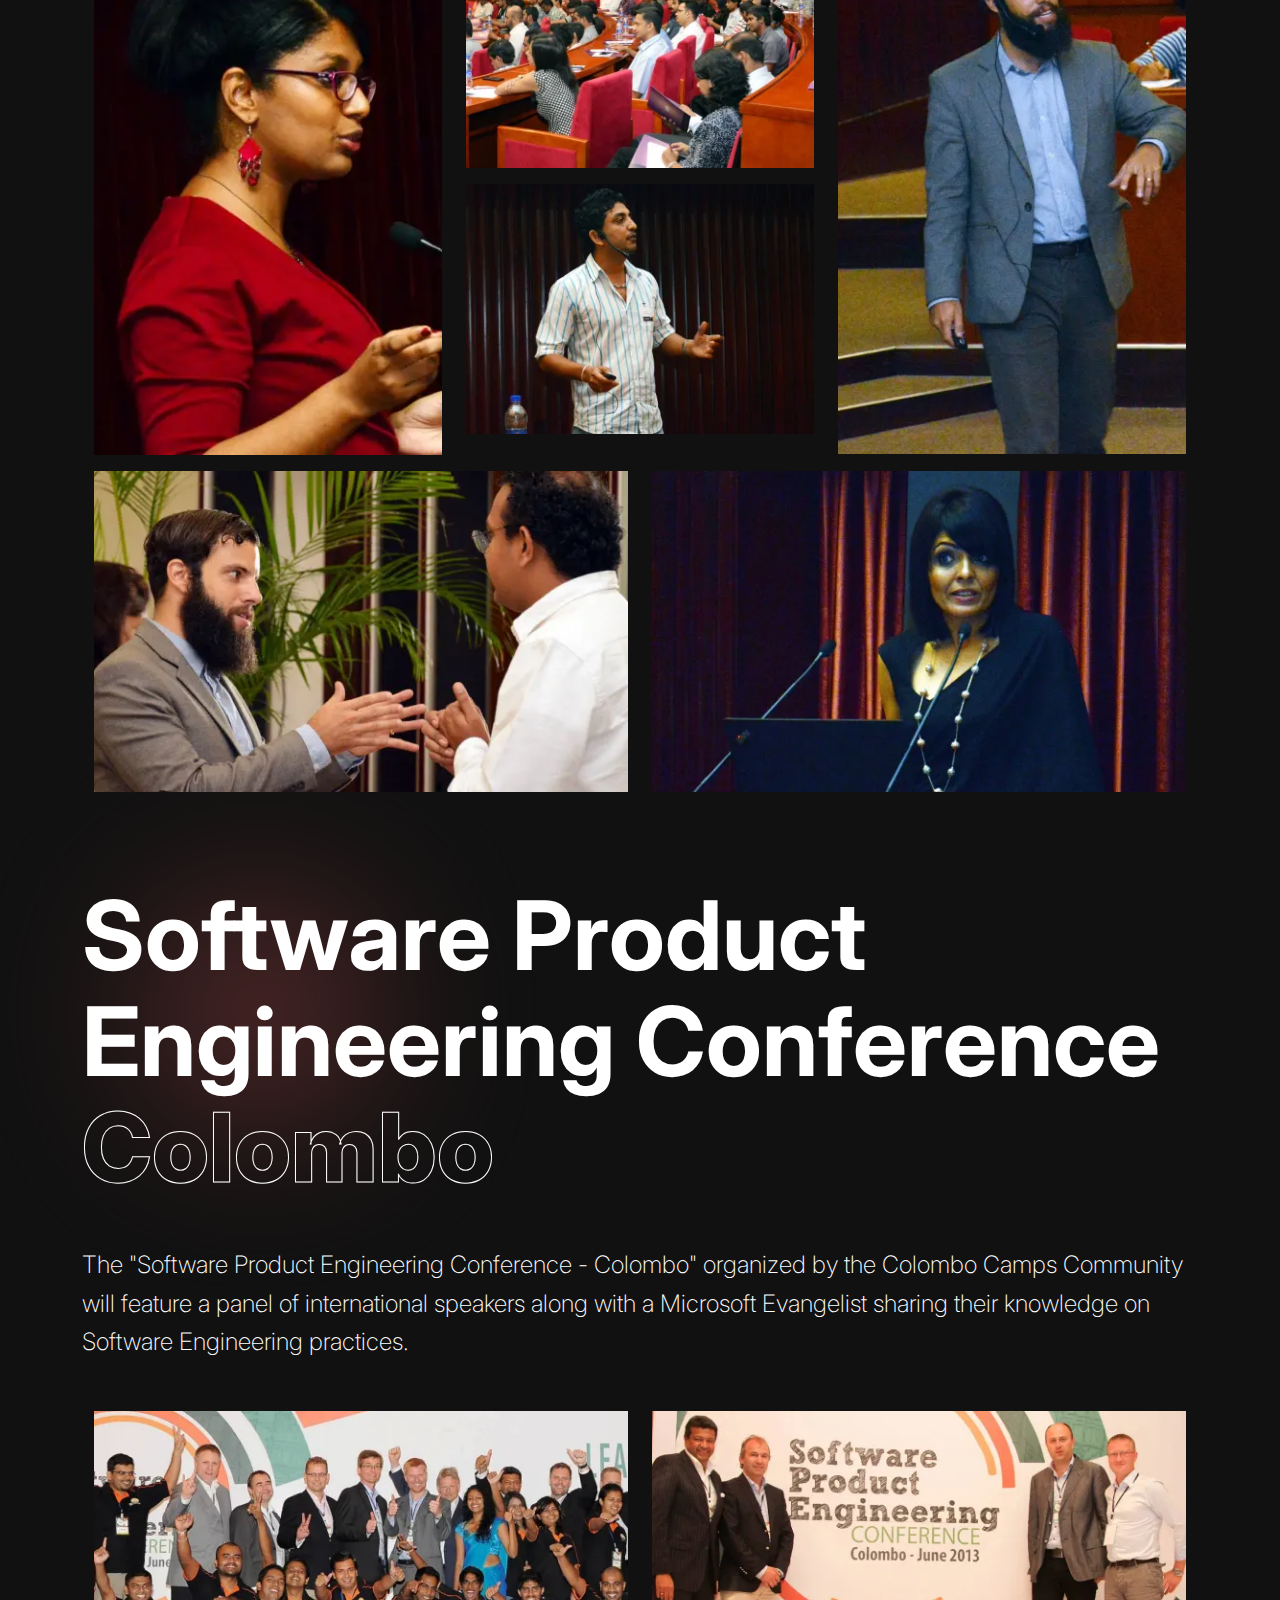
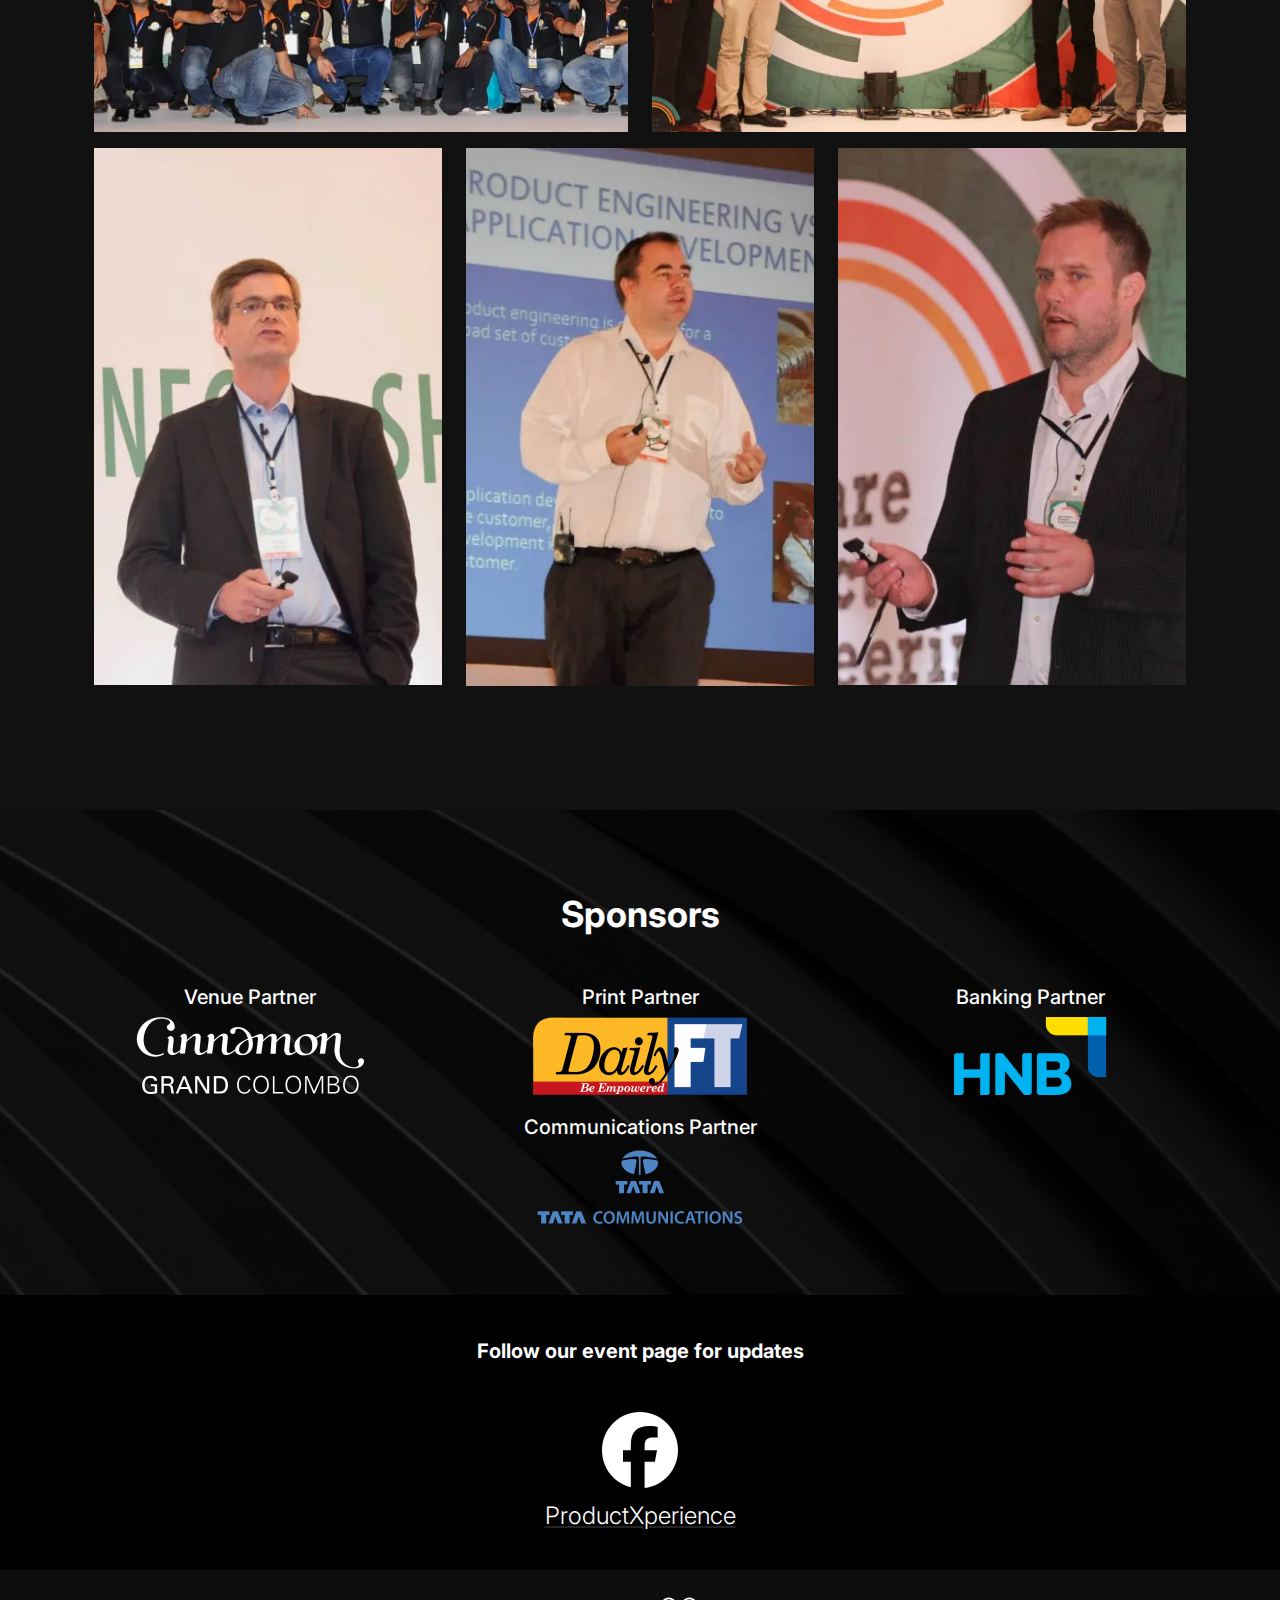
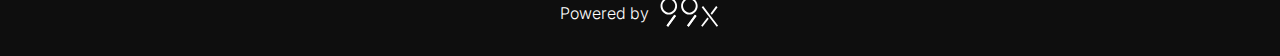
==== commit 8b3b9fcd: "Slideset uploaded!" ====
--- a/index.html
+++ b/index.html
@@ -65,12 +65,11 @@
             </ul>
         </nav>
 
-        <div class="dark-bg-100 text-center">
+        <!-- <div class="dark-bg-100 text-center">
             <div class="text-center count-down dark-bg-100">
                 COUNTDOWN: <span id="countdown"></span>
             </div>
-
-        </div>
+        </div> -->
     </header>
 
     <!--Main section-->
@@ -95,8 +94,8 @@
                                 <p data-aos="fade-left" data-aos-duration="1500"><img src="./img/location-icon.svg" />
                                     Cinnamon Grand, Colombo</p>
                                 <div data-aos="fade-up" data-aos-duration="1000" class="discount-div">
-                                    <a href="/tickets.html" target="_blank">
-                                        <button class="text-uppercase btn-secondary-100 mt-4 mb-2 fw-bold">Join the waitlist</button>
+                                    <a href="#speakers">
+                                        <button class="text-uppercase btn-secondary-100 mt-4 mb-2 fw-bold">Download the speaker slides </button>
                                     </a>
                                     <!-- <p class="discount mt-2"><i><b><small>EARLY BIRD OFFER ENDS 20th DEC</small></b></i></p> -->
                                      <!-- <div class="square-danger-discount square square-lg square-danger text-uppercase rotate-4  align-self-start z-index-1">
@@ -199,7 +198,7 @@
                             </div>
                             <div class="row mt-5">
                                 <div class="col-12 text-center" data-aos="fade-up" data-aos-duration="1000">
-                                    <a href="/tickets.html" target="_blank" class="btn btn-light-100">Join the waitlist</a>
+                                    <a href="#speakers" class="btn btn-light-100">Download the speaker slides </a>
                                 </div>
                             </div>
                         </div>
@@ -229,11 +228,14 @@
                     <div class="col-lg-6 col-xl-4">
                         <div class="speaker-box" data-aos="fade-right" data-aos-duration="1000">
                             <div class="speaker-pic text-end">
-                                <img src="./img/christian bg remove.webp" />
+                                <img src="./img/christian bg remove.webp" />         
                             </div>
                             <div class="speaker-details text-center">
                                 <h4 class="mb-0 text-dark-100 px-3">Christian<br />Willoch</h4>
                                 <p class="mb-0 text-dark-100">Executive Advisor — Radical Innovation, Ruter As</p>
+                                <a href="assets/slides/Session 9 - Christian.pdf" target="_blank">
+                                    <button class="slides-button mt-4">Download Slide set</button>
+                                </a>
                                 <div class="square square-lg square-light rotate--3 mt-3 position-relative top-25">
                                     <h4>Using Ecosystem Feedback to Improve Product Adoption</h4>
                                 </div>
@@ -250,6 +252,9 @@
                             <div class="speaker-details text-center">
                                 <h4 class="mb-0 text-dark-100 px-3">Ina<br />Eldøy</h4>
                                 <p class="mb-0 text-dark-100">Chief Executive Officer<br />BagID</p>
+                                <a href="assets/slides/Session 8 - Ina.pdf" target="_blank">
+                                    <button class="slides-button mt-4">Download Slide set</button>
+                                </a>
                                 <div class="square square-lg square-light rotate--3 mt-3 position-relative top-25">
                                     <h4>Leverage Branding to Create a Compelling Product Identity</h4>
                                 </div>
@@ -266,6 +271,9 @@
                             <div class="speaker-details text-center">
                                 <h4 class="mb-0 text-dark-100 px-3">Ragnar<br />Harper</h4>
                                 <p class="mb-0 text-dark-100">Head of Technology<br />AWS Norway</p>
+                                <a target="_blank">
+                                    <button class="slides-button mt-4">Download Slide set</button>
+                                </a>
                                 <div class="square square-lg square-light rotate--3 mt-3 position-relative top-25">
                                     <h4>Engineering and Innovation at AWS</h4>
                                 </div>
@@ -282,6 +290,9 @@
                             <div class="speaker-details text-center">
                                 <h4 class="mb-0 text-dark-100 px-3">Egil<br />Fujikawa Nes</h4>
                                 <p class="mb-0 text-dark-100">CTO<br />99x Digital Solutions</p>
+                                <a target="_blank">
+                                    <button class="slides-button mt-4">Download Slide set</button>
+                                </a>
                                 <div class="square square-lg square-light rotate--3 mt-3 position-relative top-25">
                                     <h4>Creating Products with Exceptional Market Resonance</h4>
                                 </div>
@@ -298,6 +309,9 @@
                             <div class="speaker-details text-center">
                                 <h4 class="mb-0 text-dark-100 px-3">Torgeir<br />Lyngstad</h4>
                                 <p class="mb-0 text-dark-100">Product Line Manager<br /> Compello</p>
+                                <a target="_blank">
+                                    <button class="slides-button mt-4">Download Slide set</button>
+                                </a>
                                 <div class="square square-lg square-light rotate--3 mt-3 position-relative top-25">
                                     <h4>Tuning Your Product's Core for Unmatched Market Resonance</h4>
                                 </div>
@@ -331,8 +345,11 @@
                             <div class="speaker-details text-center">
                                 <h4 class="mb-0 text-dark-100 px-3">Yngvar<br />Ugland</h4>
                                 <p class="mb-0 text-dark-100">Head of NewTechLab<br />DNB</p>
-                                <div class="square square-lg square-light rotate--3 mt-3 position-relative top-25">
-                                    <h4>WTF Moonlight Innovation</h4>
+                                <a target="_blank">
+                                    <button class="slides-button mt-4">Download Slide set</button>
+                                </a>
+                                <div class="square square-lg square-light rotate--3 mt-3 position-relative top-25">
+                                    <h4>WTF Moonshot Innovation</h4>
                                 </div>
                             </div>
                         </div>
@@ -347,6 +364,9 @@
                             <div class="speaker-details text-center">
                                 <h4 class="mb-0 text-dark-100 px-3">Jan Kristian<br />Bjerke</h4>
                                 <p class="mb-0 text-dark-100">CTO, Grunt</p>
+                                <a href="assets/slides/Session 11- Jan.pdf"  target="_blank">
+                                    <button class="slides-button mt-4">Download Slide set</button>
+                                </a>
                                 <div class="square square-lg square-light rotate--3 mt-3 position-relative top-25">
                                     <h4>Product Architecting for Cross-Platform Development</h4>
                                 </div>
@@ -363,6 +383,9 @@
                             <div class="speaker-details text-center">
                                 <h4 class="mb-0 text-dark-100 px-3">Hasith <br />Yaggahavita</h4>
                                 <p class="mb-0 text-dark-100">CEO, 99x</p>
+                                <a href="assets/slides/Session 1 - Hasith.pdf" target="_blank">
+                                    <button class="slides-button mt-4">Download Slide set</button>
+                                </a>
                                 <div class="square square-lg square-light rotate--3 mt-3 position-relative top-25">
                                     <h4>Introduction to Creating Winning Product Experiences</h4>
                                 </div>
@@ -379,6 +402,9 @@
                             <div class="speaker-details text-center">
                                 <h4 class="mb-0 text-dark-100 px-3">Suren <br />Rodrigo</h4>
                                 <p class="mb-0 text-dark-100">Chief Product Officer, 99x</p>
+                                <a target="_blank">
+                                    <button class="slides-button mt-4">Download Slide set</button>
+                                </a>
                                 <div class="square square-lg square-light rotate--3 mt-3 position-relative top-25">
                                     <h4>Essential Engineering Metrics Every Team Should Track</h4>
                                 </div>
@@ -395,6 +421,9 @@
                             <div class="speaker-details text-center">
                                 <h4 class="mb-0 text-dark-100 px-3">Kalana <br />Wijesekara</h4>
                                 <p class="mb-0 text-dark-100">Chief Developer Experience Officer, 99x</p>
+                                <a href="assets/slides/Session 5 - Kalana - To Share.pdf" target="_blank">
+                                    <button class="slides-button mt-4">Download Slide set</button>
+                                </a>
                                 <div class="square square-lg square-light rotate--3 mt-3 position-relative top-25">
                                     <h4>AI Assisted Engineering in the Era of Gen AI</h4>
                                 </div>
@@ -410,7 +439,10 @@
                             </div>
                             <div class="speaker-details text-center">
                                 <h4 class="mb-0 text-dark-100 px-3">Samudra <br />Kanakaarachchi</h4>
-                                <p class="mb-0 text-dark-100">Director - Technical, 99x</p>
+                                <p class="mb-0 text-dark-100">Director - Technical<br>99x</p>
+                                <a target="_blank">
+                                    <button class="slides-button mt-4">Download Slide set</button>
+                                </a>
                                 <div class="square square-lg square-light rotate-4 mt-3 position-relative top-25">
                                     <h4>Reimagining Products in a World of AI Agents </h4>
                                 </div>
@@ -426,7 +458,10 @@
                             </div>
                             <div class="speaker-details text-center">
                                 <h4 class="mb-0 text-dark-100 px-3">Rasika <br />Mahindasiri</h4>
-                                <p class="mb-0 text-dark-100">Director HCI, 99x</p>
+                                <p class="mb-0 text-dark-100">Director HCI<br>99x</p>
+                                <a href="assets/slides/Session 7 - Rasika.pdf" target="_blank">
+                                    <button class="slides-button mt-4">Download Slide set</button>
+                                </a>
                                 <div class="square square-lg square-light rotate--3 mt-3 position-relative top-25">
                                     <h4>AI Meets UX</h4>
                                 </div>
--- a/css/main.css
+++ b/css/main.css
@@ -873,6 +873,19 @@
     z-index: 1;
 }
 
+.slides-button {
+    background-color: #000000;
+    color: rgb(255, 255, 255);
+    height: 44px;
+    padding: 4px 48px;
+    justify-content: center;
+    align-items: center;
+    border: none;
+    cursor: pointer;
+    transition: background-color 0.3s ease-in-out, color 0.3s ease-in-out;
+}
+
+
 /*---------------  Mobile Responsiveness  -----------------*/
 
 @media only screen and (max-width: 768px) {
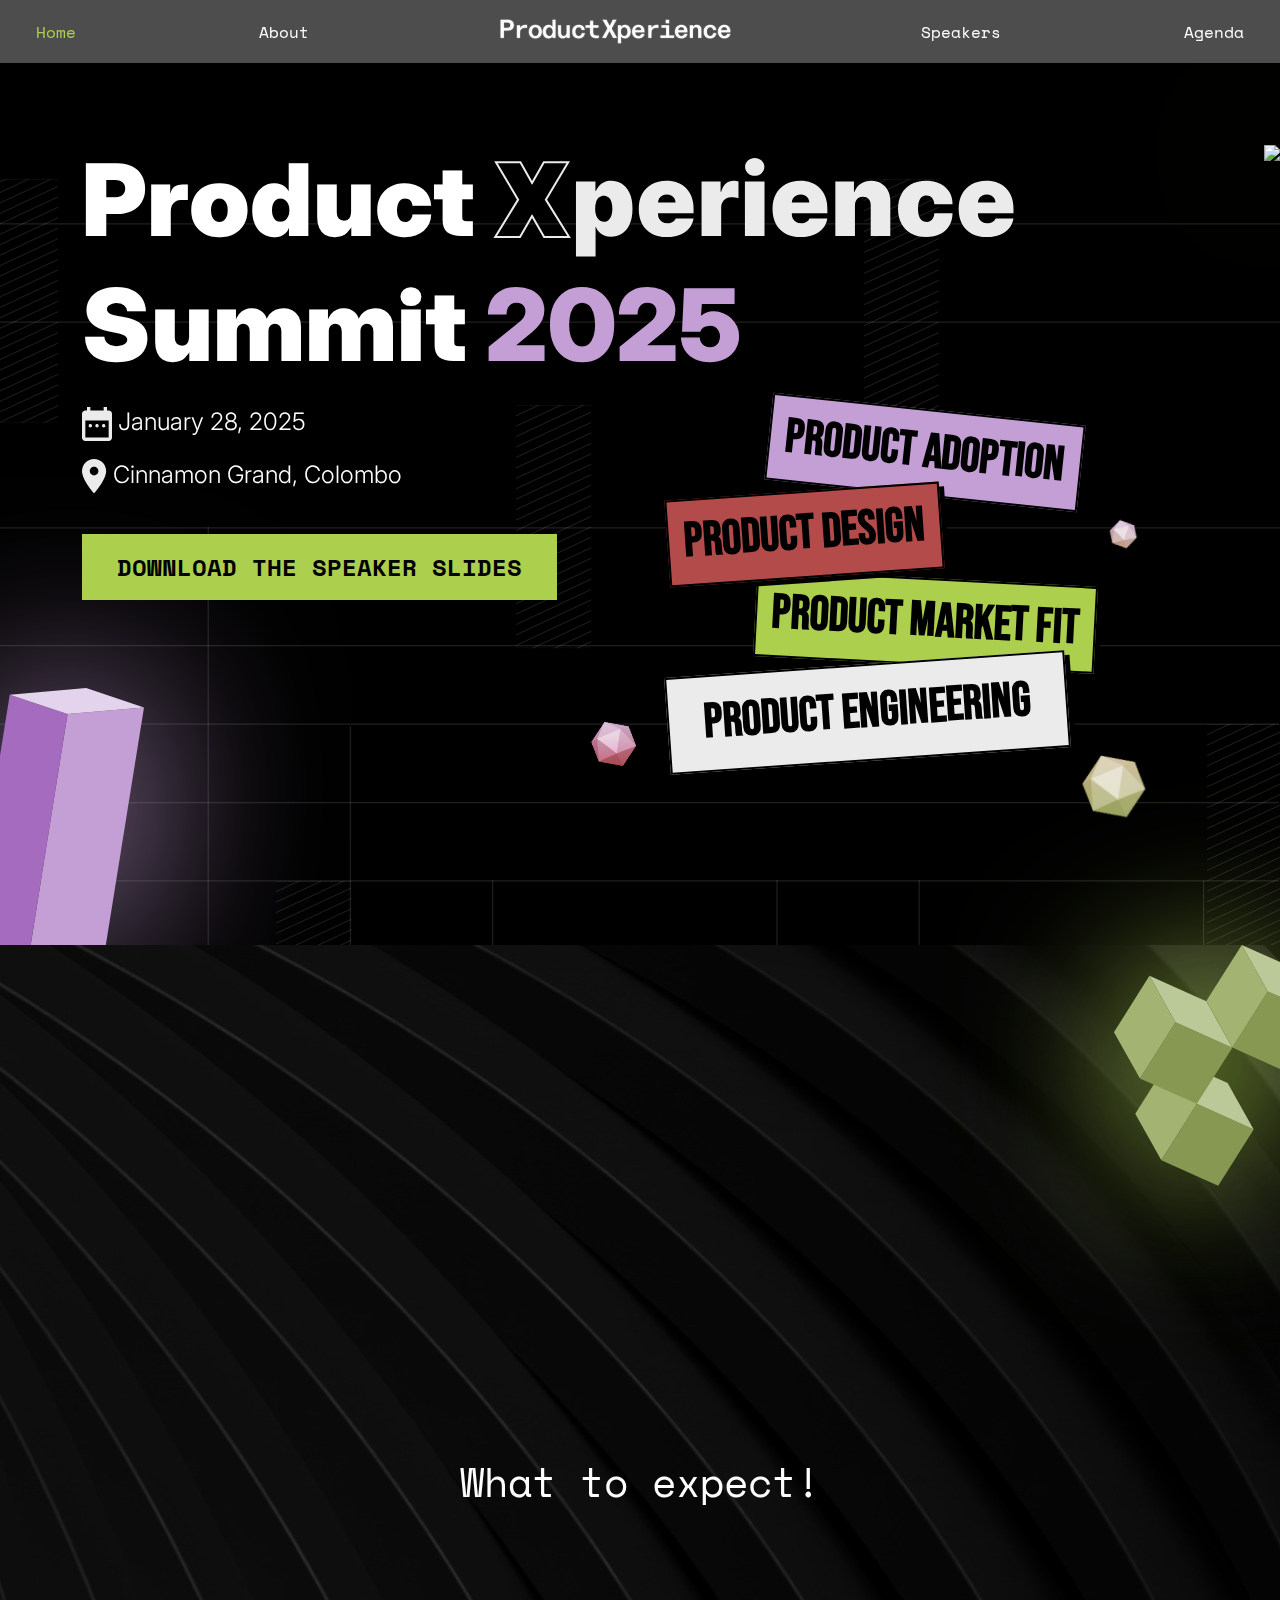
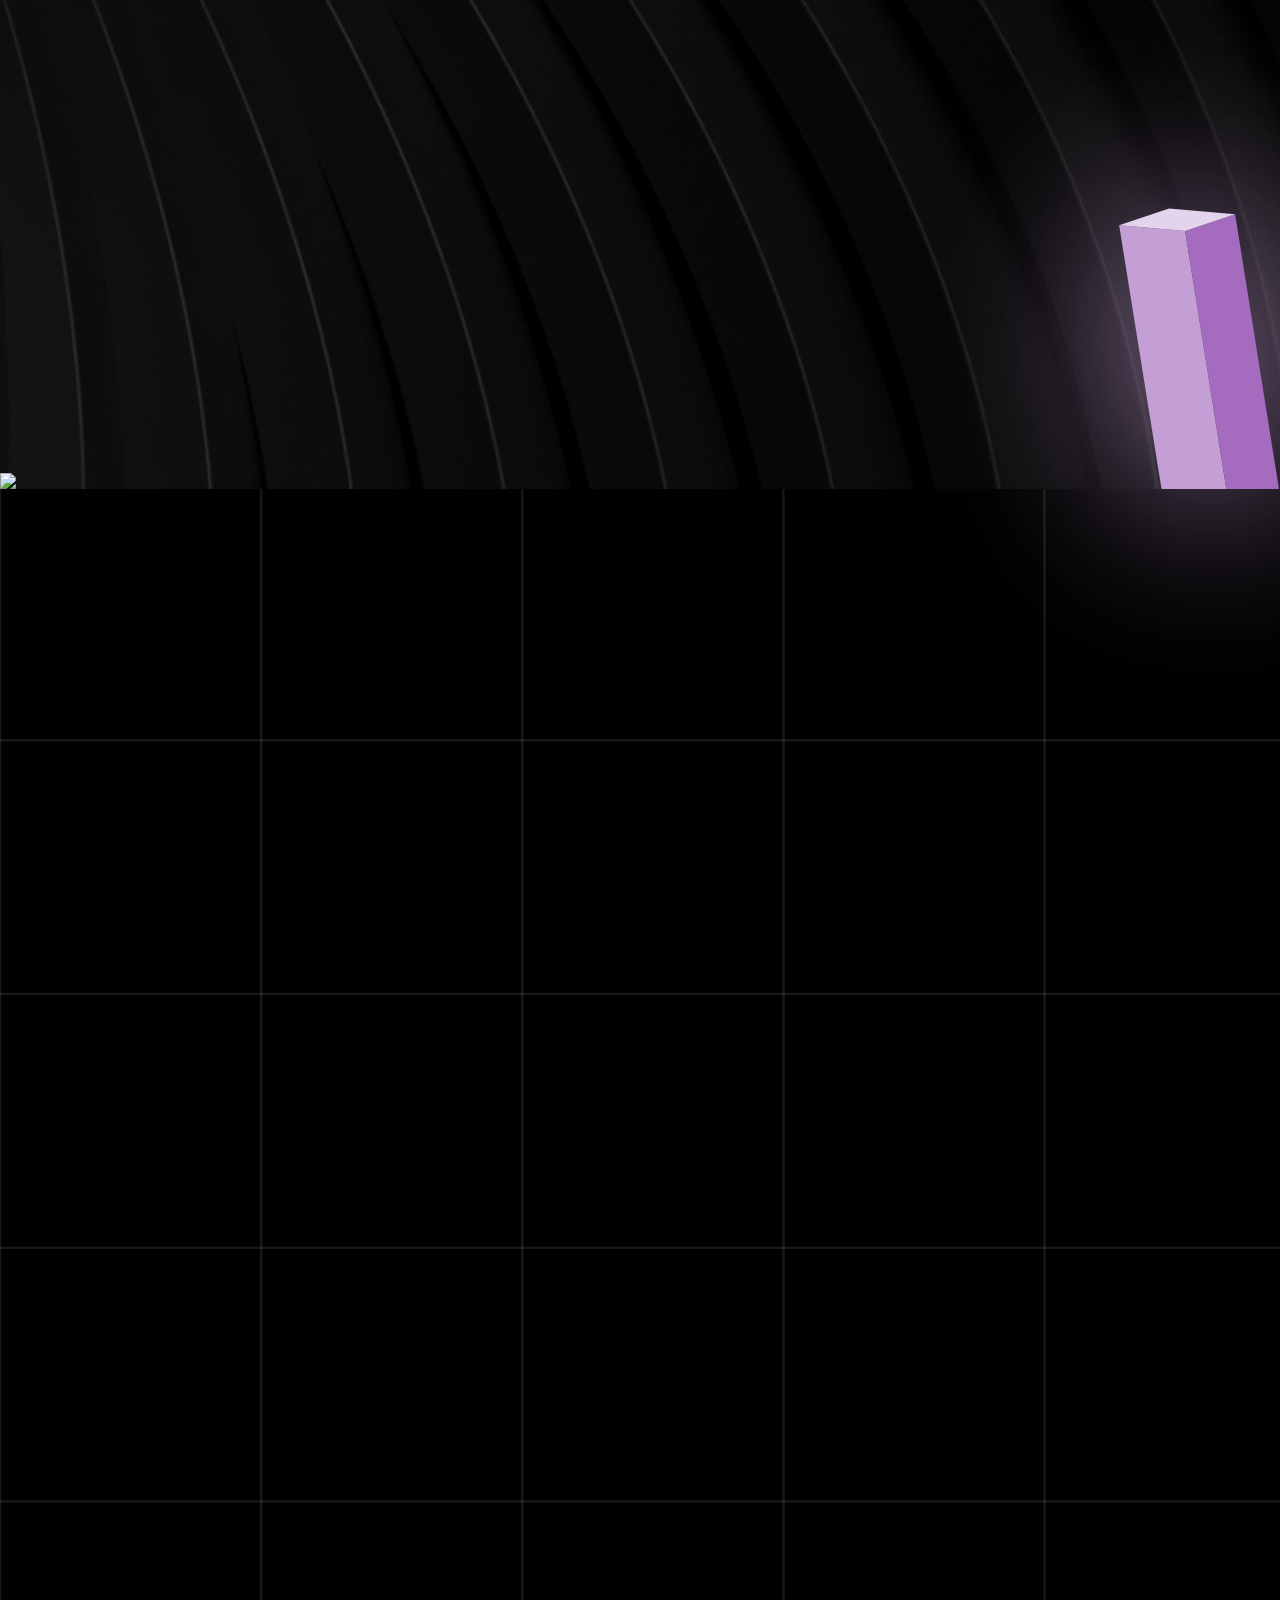
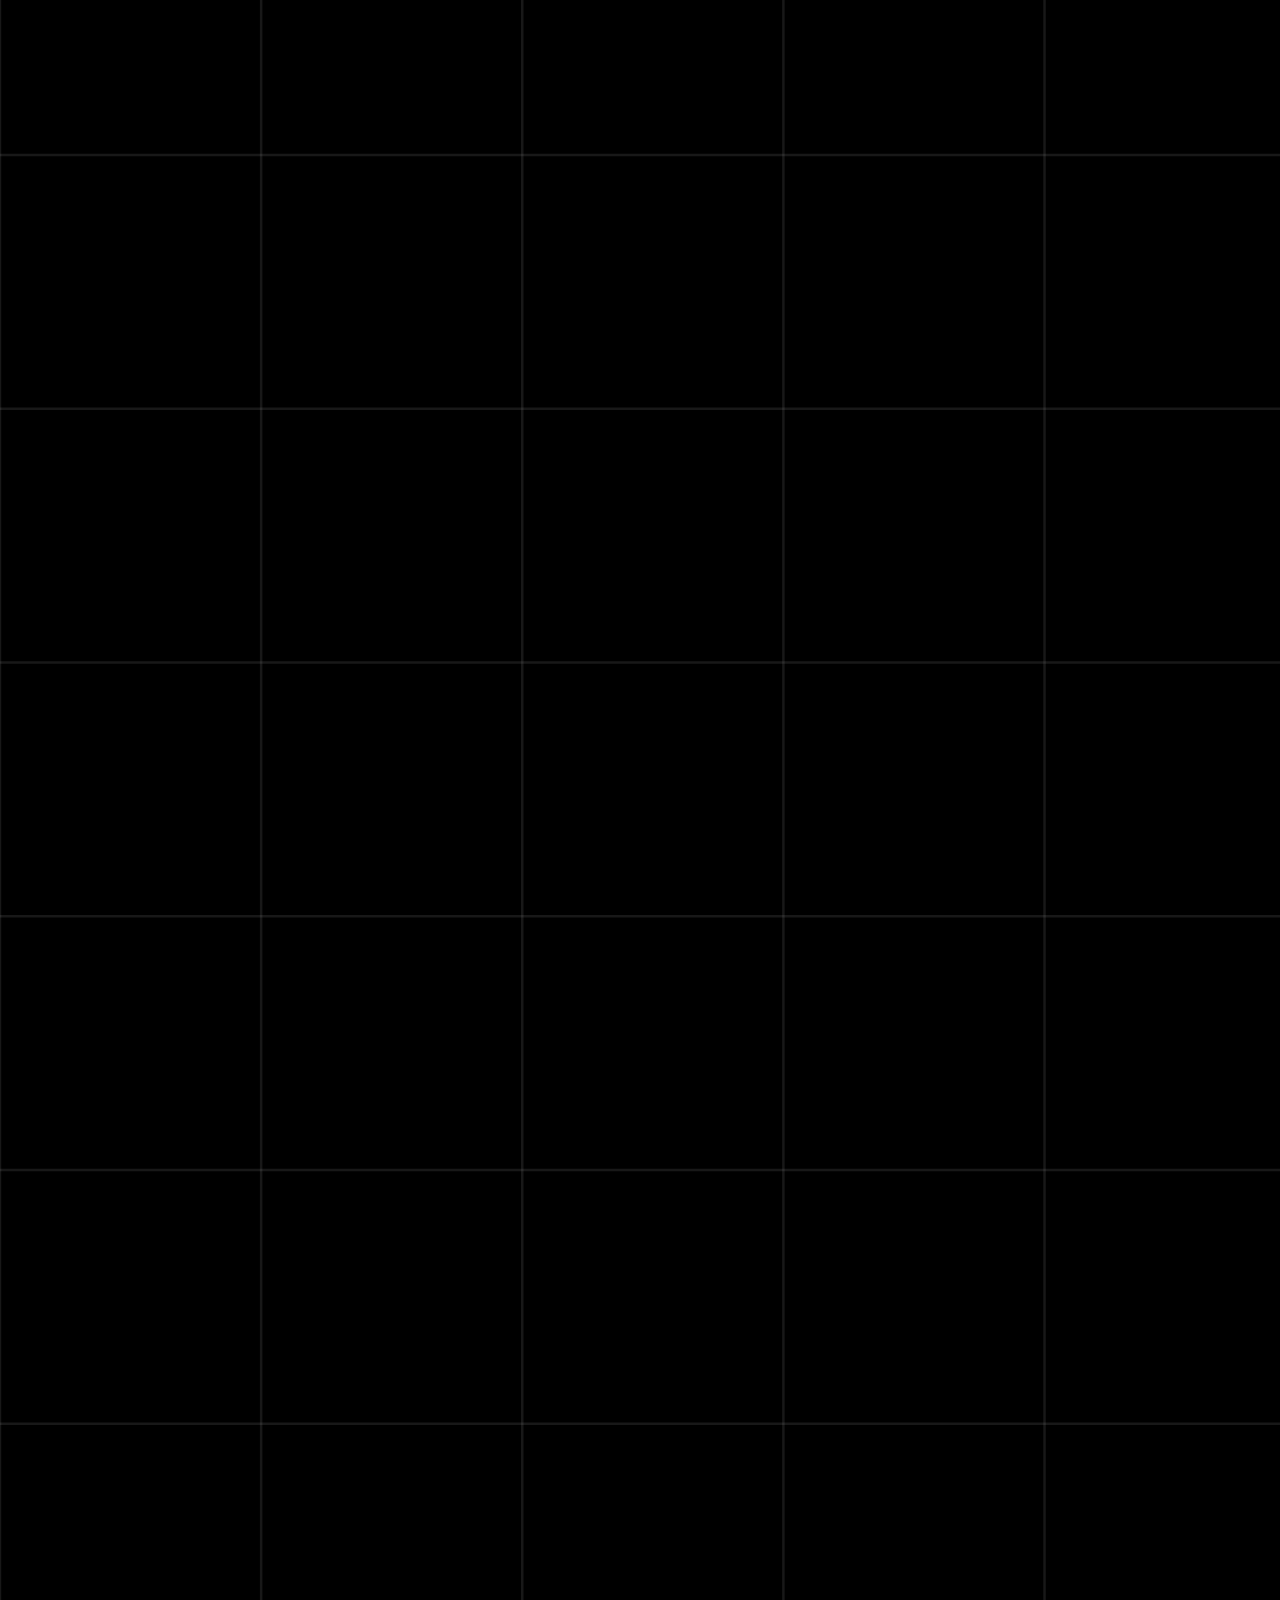
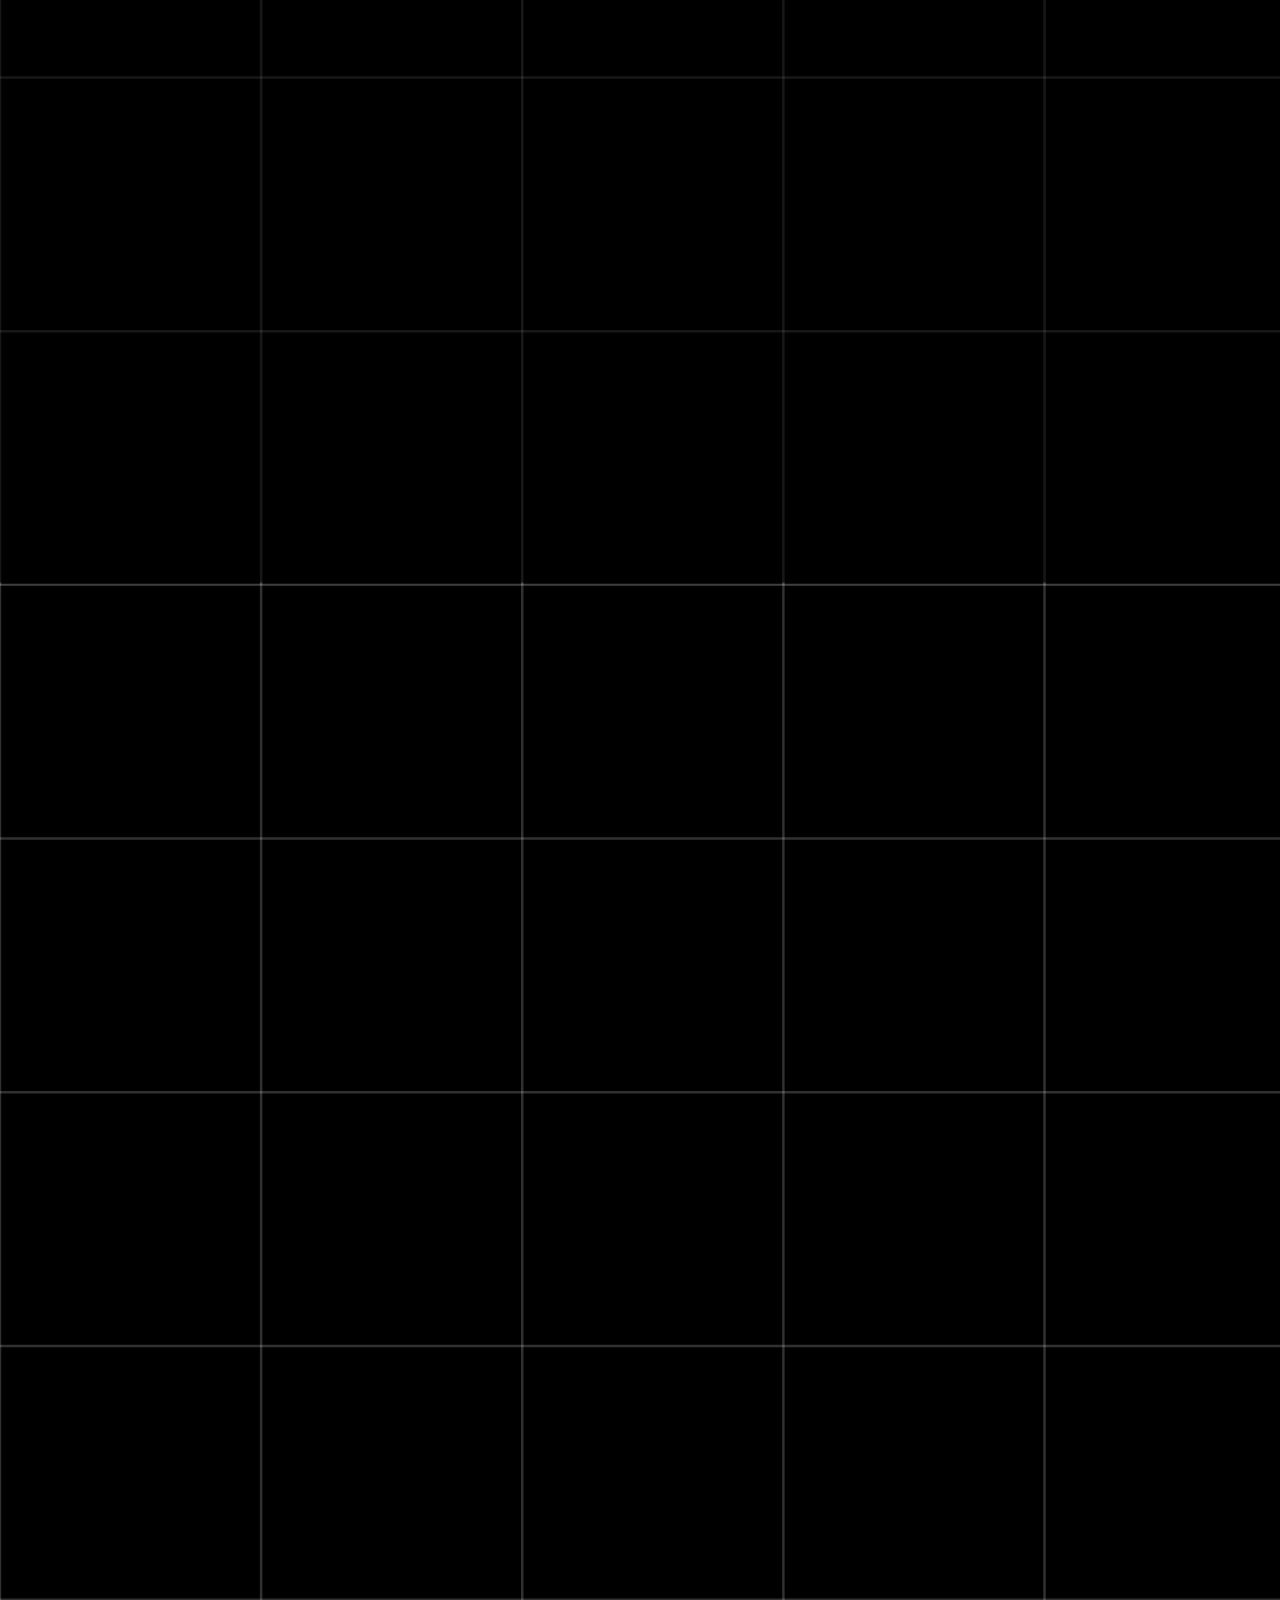
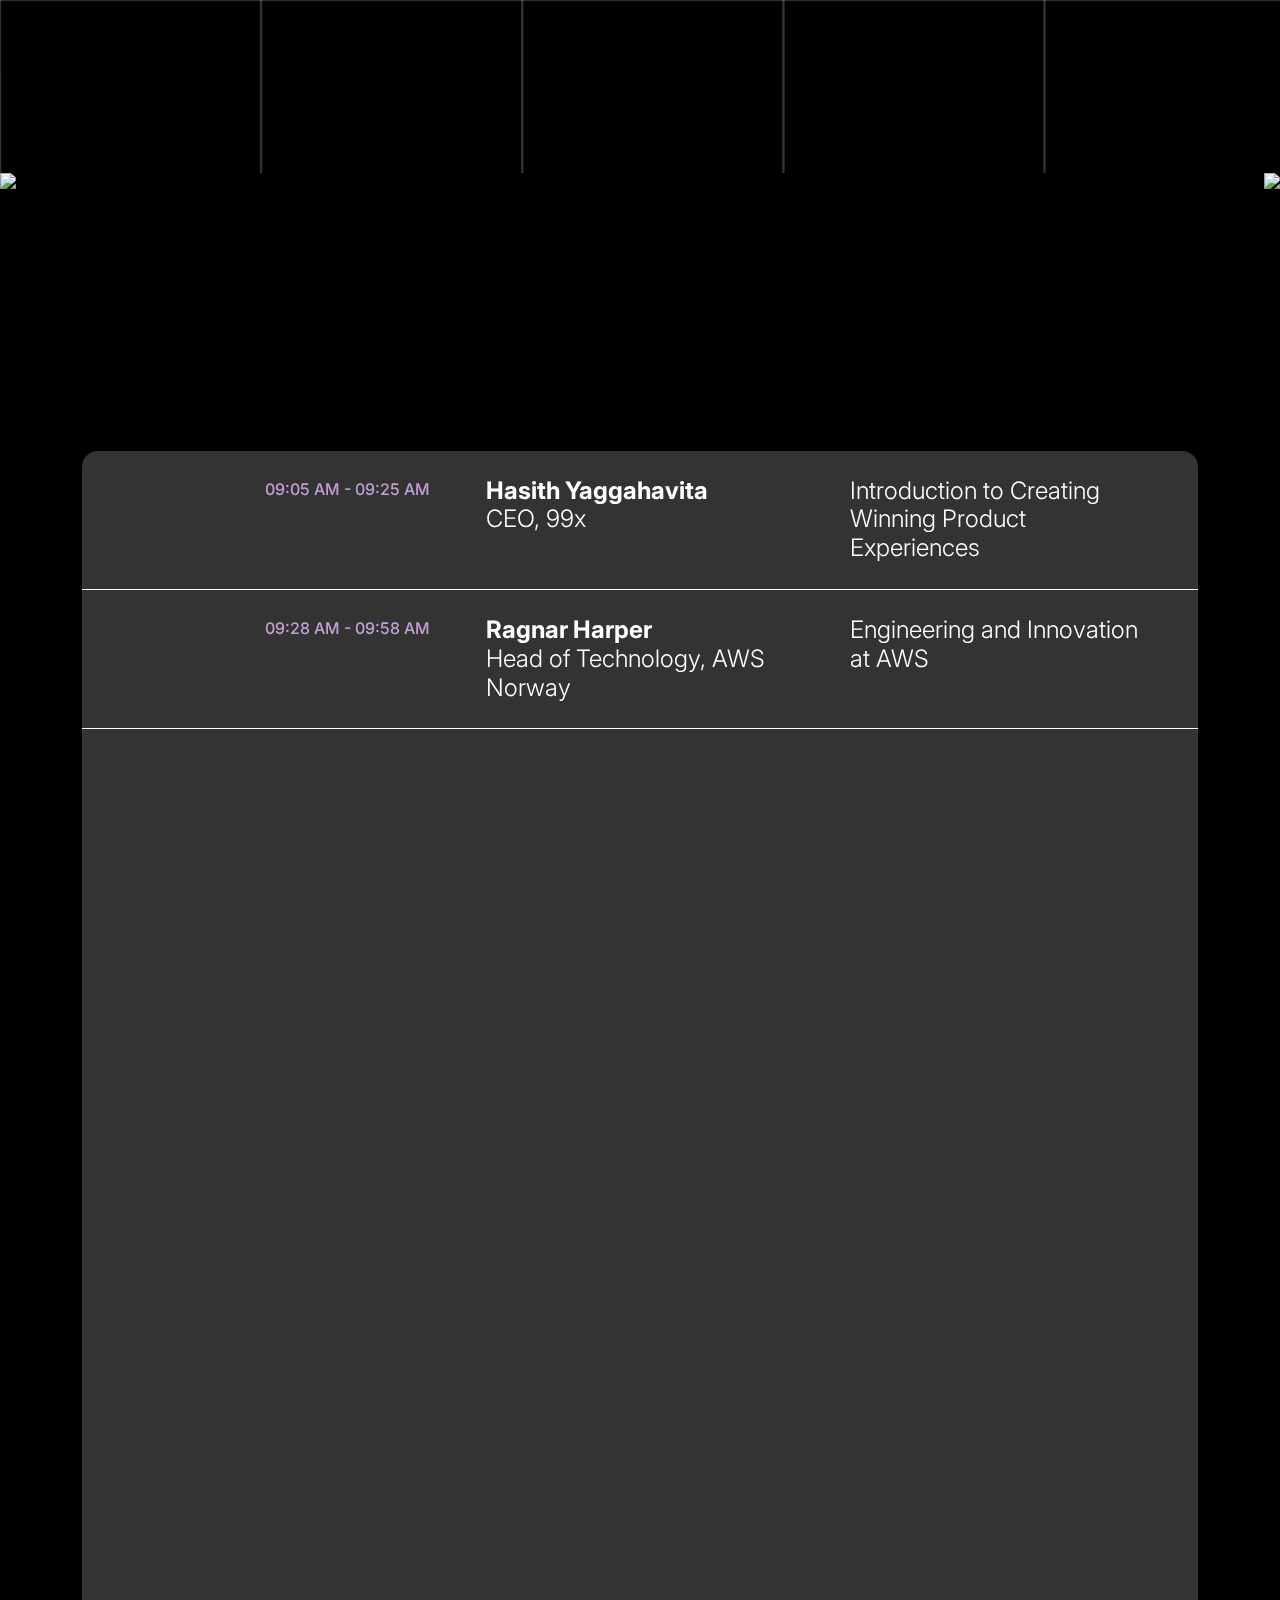
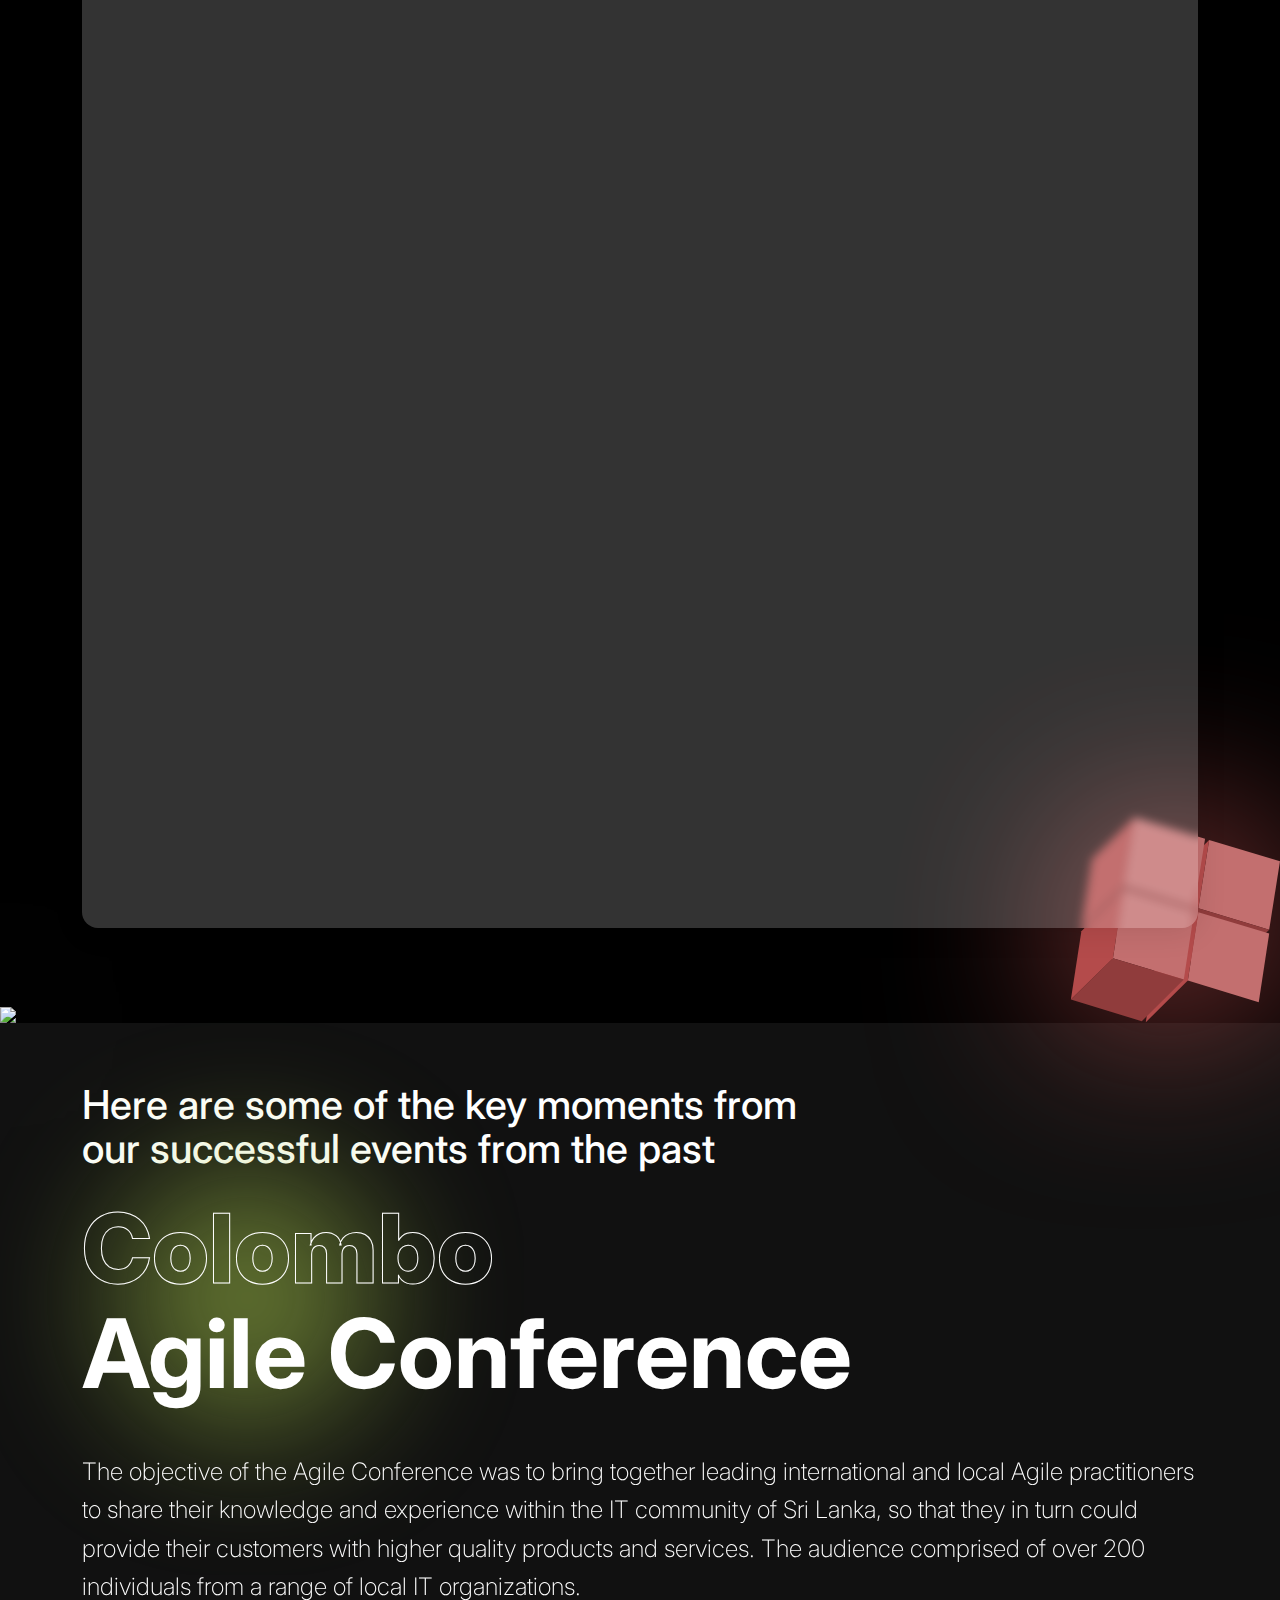
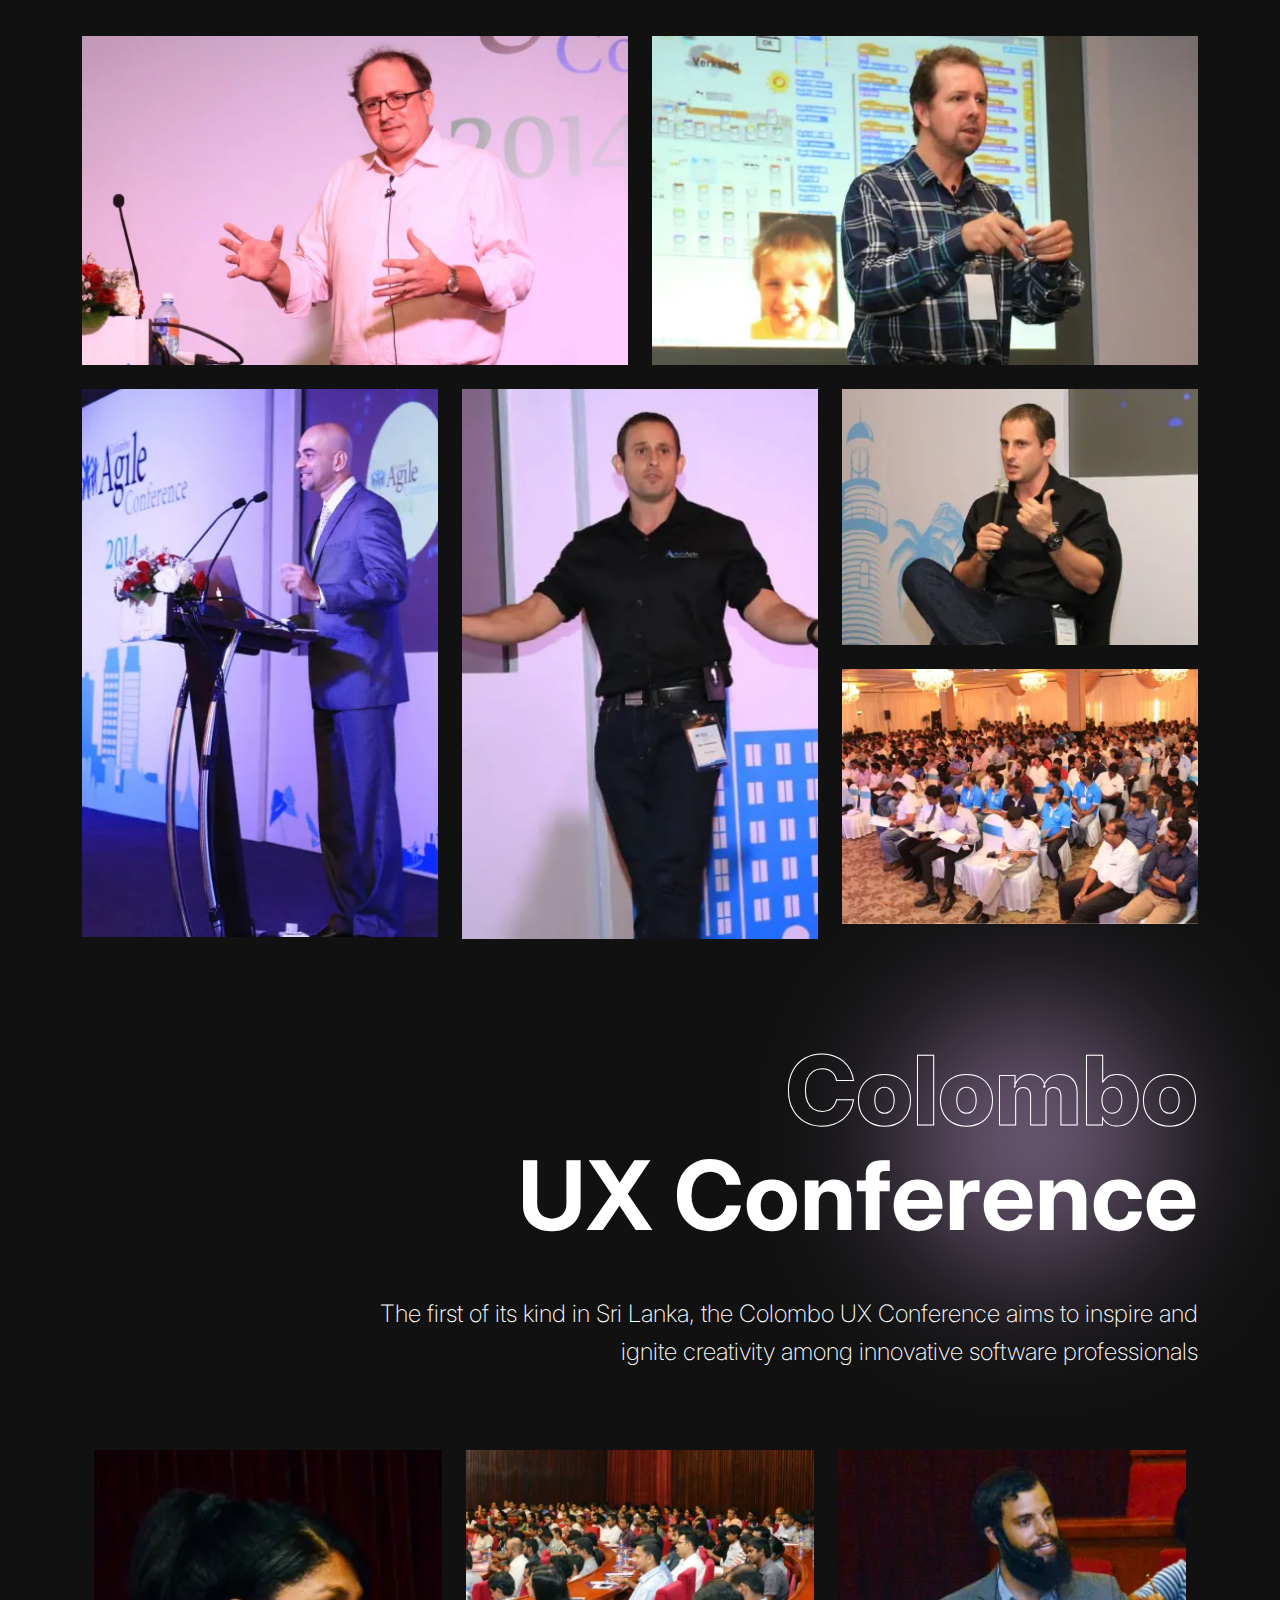
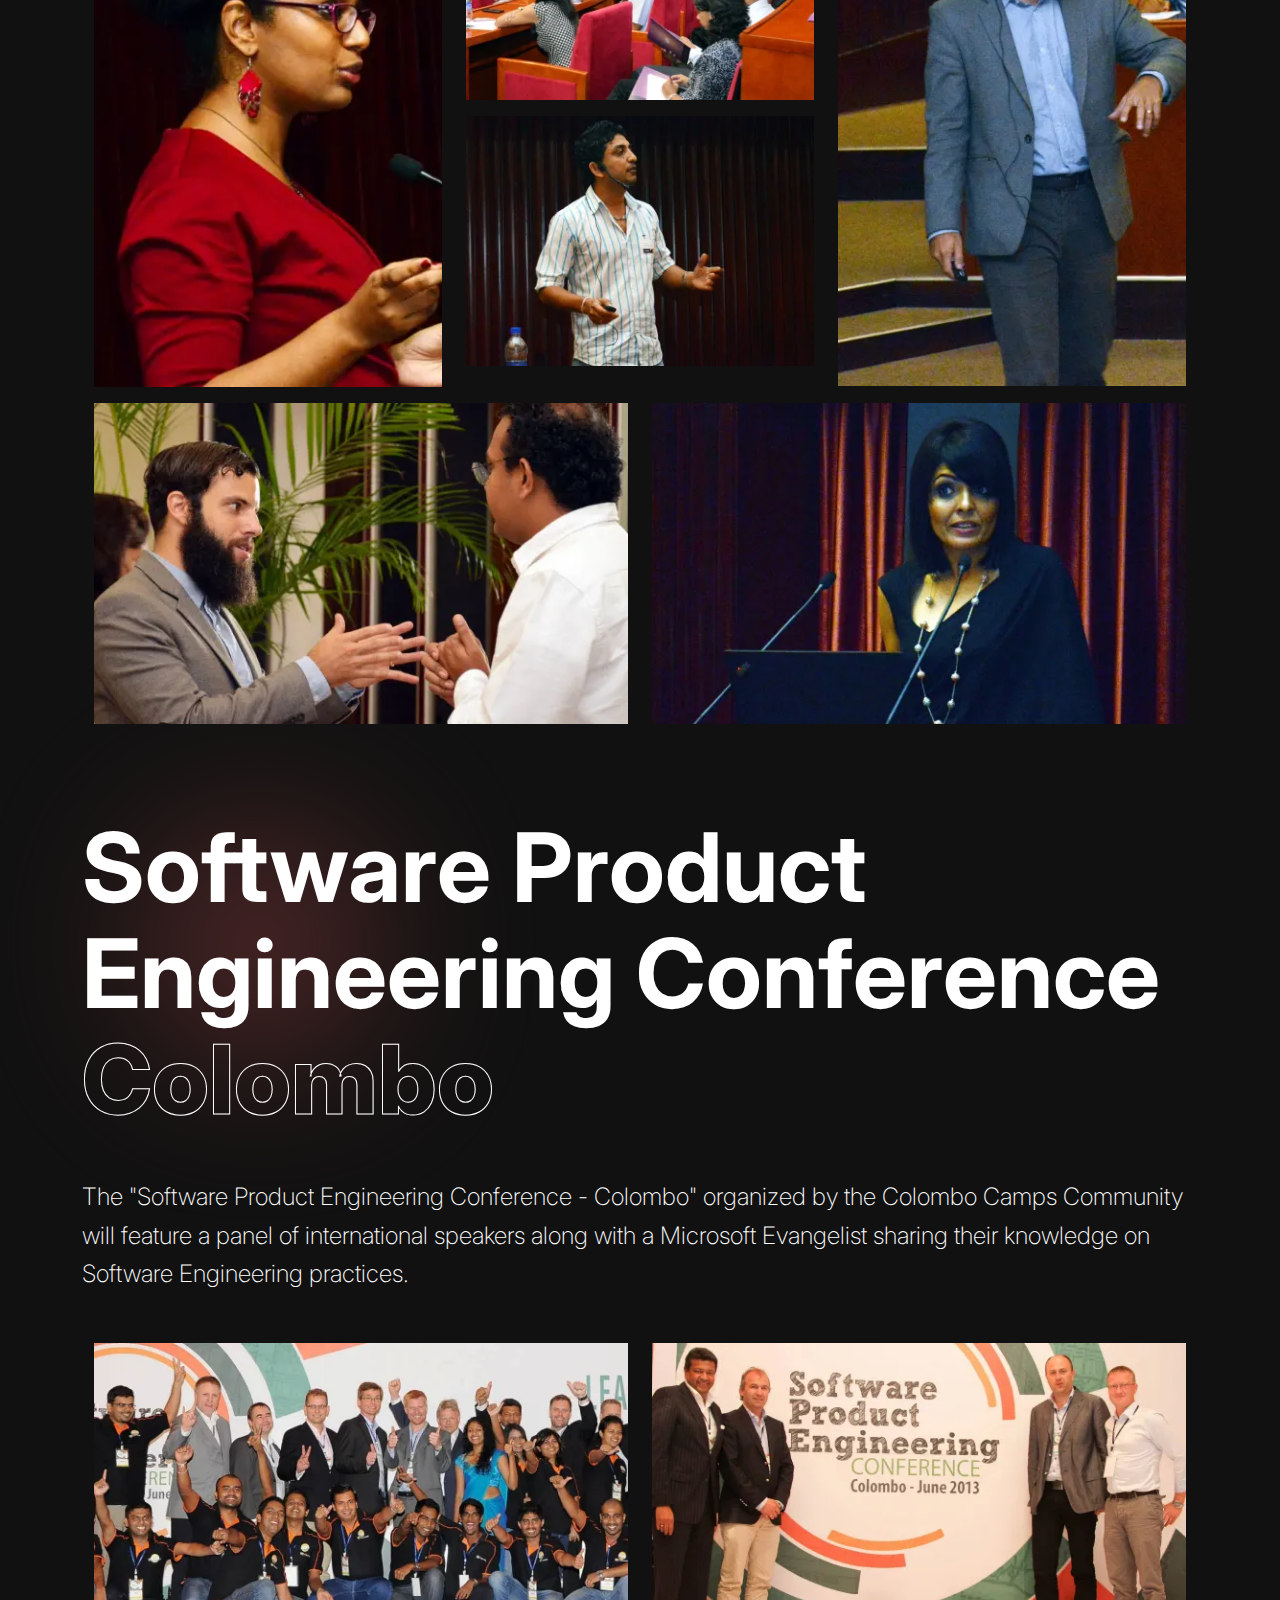
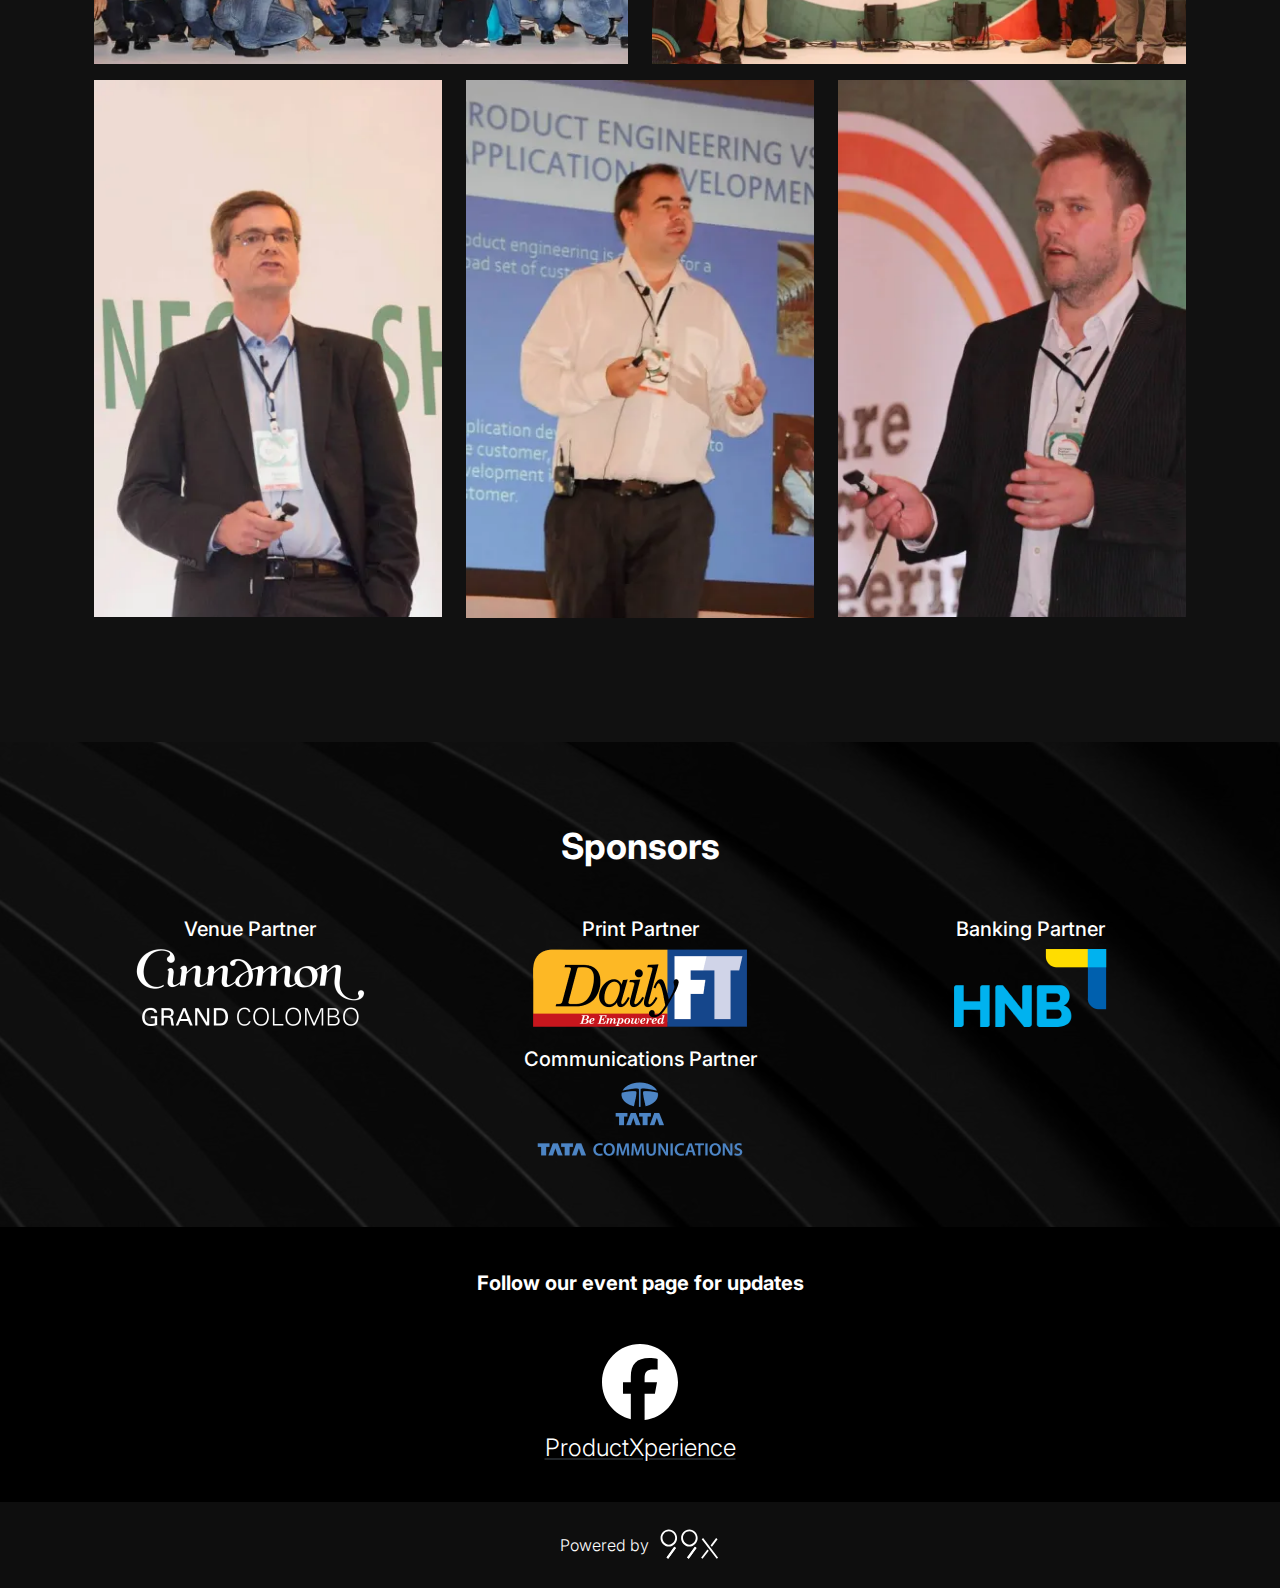
==== commit 0b5938c5: "Presentations updated!" ====
--- a/index.html
+++ b/index.html
@@ -234,7 +234,7 @@
                                 <h4 class="mb-0 text-dark-100 px-3">Christian<br />Willoch</h4>
                                 <p class="mb-0 text-dark-100">Executive Advisor — Radical Innovation, Ruter As</p>
                                 <a href="assets/slides/Session 9 - Christian.pdf" target="_blank">
-                                    <button class="slides-button mt-4">Download Slide set</button>
+                                    <button class="slides-button mt-4">Download presentation</button>
                                 </a>
                                 <div class="square square-lg square-light rotate--3 mt-3 position-relative top-25">
                                     <h4>Using Ecosystem Feedback to Improve Product Adoption</h4>
@@ -253,7 +253,7 @@
                                 <h4 class="mb-0 text-dark-100 px-3">Ina<br />Eldøy</h4>
                                 <p class="mb-0 text-dark-100">Chief Executive Officer<br />BagID</p>
                                 <a href="assets/slides/Session 8 - Ina.pdf" target="_blank">
-                                    <button class="slides-button mt-4">Download Slide set</button>
+                                    <button class="slides-button mt-4">Download presentation</button>
                                 </a>
                                 <div class="square square-lg square-light rotate--3 mt-3 position-relative top-25">
                                     <h4>Leverage Branding to Create a Compelling Product Identity</h4>
@@ -271,9 +271,9 @@
                             <div class="speaker-details text-center">
                                 <h4 class="mb-0 text-dark-100 px-3">Ragnar<br />Harper</h4>
                                 <p class="mb-0 text-dark-100">Head of Technology<br />AWS Norway</p>
-                                <a target="_blank">
-                                    <button class="slides-button mt-4">Download Slide set</button>
-                                </a>
+                                <!-- <a target="_blank">
+                                    <button class="slides-button mt-4">Download presentation</button>
+                                </a> -->
                                 <div class="square square-lg square-light rotate--3 mt-3 position-relative top-25">
                                     <h4>Engineering and Innovation at AWS</h4>
                                 </div>
@@ -290,9 +290,9 @@
                             <div class="speaker-details text-center">
                                 <h4 class="mb-0 text-dark-100 px-3">Egil<br />Fujikawa Nes</h4>
                                 <p class="mb-0 text-dark-100">CTO<br />99x Digital Solutions</p>
-                                <a target="_blank">
-                                    <button class="slides-button mt-4">Download Slide set</button>
-                                </a>
+                                <!-- <a target="_blank">
+                                    <button class="slides-button mt-4">Download presentation</button>
+                                </a> -->
                                 <div class="square square-lg square-light rotate--3 mt-3 position-relative top-25">
                                     <h4>Creating Products with Exceptional Market Resonance</h4>
                                 </div>
@@ -309,9 +309,9 @@
                             <div class="speaker-details text-center">
                                 <h4 class="mb-0 text-dark-100 px-3">Torgeir<br />Lyngstad</h4>
                                 <p class="mb-0 text-dark-100">Product Line Manager<br /> Compello</p>
-                                <a target="_blank">
-                                    <button class="slides-button mt-4">Download Slide set</button>
-                                </a>
+                                <!-- <a target="_blank">
+                                    <button class="slides-button mt-4">Download presentation</button>
+                                </a> -->
                                 <div class="square square-lg square-light rotate--3 mt-3 position-relative top-25">
                                     <h4>Tuning Your Product's Core for Unmatched Market Resonance</h4>
                                 </div>
@@ -345,9 +345,9 @@
                             <div class="speaker-details text-center">
                                 <h4 class="mb-0 text-dark-100 px-3">Yngvar<br />Ugland</h4>
                                 <p class="mb-0 text-dark-100">Head of NewTechLab<br />DNB</p>
-                                <a target="_blank">
-                                    <button class="slides-button mt-4">Download Slide set</button>
-                                </a>
+                                <!-- <a target="_blank">
+                                    <button class="slides-button mt-4">Download presentation</button>
+                                </a> -->
                                 <div class="square square-lg square-light rotate--3 mt-3 position-relative top-25">
                                     <h4>WTF Moonshot Innovation</h4>
                                 </div>
@@ -365,7 +365,7 @@
                                 <h4 class="mb-0 text-dark-100 px-3">Jan Kristian<br />Bjerke</h4>
                                 <p class="mb-0 text-dark-100">CTO, Grunt</p>
                                 <a href="assets/slides/Session 11- Jan.pdf"  target="_blank">
-                                    <button class="slides-button mt-4">Download Slide set</button>
+                                    <button class="slides-button mt-4">Download presentation</button>
                                 </a>
                                 <div class="square square-lg square-light rotate--3 mt-3 position-relative top-25">
                                     <h4>Product Architecting for Cross-Platform Development</h4>
@@ -384,7 +384,7 @@
                                 <h4 class="mb-0 text-dark-100 px-3">Hasith <br />Yaggahavita</h4>
                                 <p class="mb-0 text-dark-100">CEO, 99x</p>
                                 <a href="assets/slides/Session 1 - Hasith.pdf" target="_blank">
-                                    <button class="slides-button mt-4">Download Slide set</button>
+                                    <button class="slides-button mt-4">Download presentation</button>
                                 </a>
                                 <div class="square square-lg square-light rotate--3 mt-3 position-relative top-25">
                                     <h4>Introduction to Creating Winning Product Experiences</h4>
@@ -402,9 +402,9 @@
                             <div class="speaker-details text-center">
                                 <h4 class="mb-0 text-dark-100 px-3">Suren <br />Rodrigo</h4>
                                 <p class="mb-0 text-dark-100">Chief Product Officer, 99x</p>
-                                <a target="_blank">
-                                    <button class="slides-button mt-4">Download Slide set</button>
-                                </a>
+                                <!-- <a target="_blank">
+                                    <button class="slides-button mt-4">Download presentation</button>
+                                </a> -->
                                 <div class="square square-lg square-light rotate--3 mt-3 position-relative top-25">
                                     <h4>Essential Engineering Metrics Every Team Should Track</h4>
                                 </div>
@@ -422,7 +422,7 @@
                                 <h4 class="mb-0 text-dark-100 px-3">Kalana <br />Wijesekara</h4>
                                 <p class="mb-0 text-dark-100">Chief Developer Experience Officer, 99x</p>
                                 <a href="assets/slides/Session 5 - Kalana - To Share.pdf" target="_blank">
-                                    <button class="slides-button mt-4">Download Slide set</button>
+                                    <button class="slides-button mt-4">Download presentation</button>
                                 </a>
                                 <div class="square square-lg square-light rotate--3 mt-3 position-relative top-25">
                                     <h4>AI Assisted Engineering in the Era of Gen AI</h4>
@@ -440,9 +440,9 @@
                             <div class="speaker-details text-center">
                                 <h4 class="mb-0 text-dark-100 px-3">Samudra <br />Kanakaarachchi</h4>
                                 <p class="mb-0 text-dark-100">Director - Technical<br>99x</p>
-                                <a target="_blank">
-                                    <button class="slides-button mt-4">Download Slide set</button>
-                                </a>
+                                <!-- <a target="_blank">
+                                    <button class="slides-button mt-4">Download presentation</button>
+                                </a> -->
                                 <div class="square square-lg square-light rotate-4 mt-3 position-relative top-25">
                                     <h4>Reimagining Products in a World of AI Agents </h4>
                                 </div>
@@ -460,7 +460,7 @@
                                 <h4 class="mb-0 text-dark-100 px-3">Rasika <br />Mahindasiri</h4>
                                 <p class="mb-0 text-dark-100">Director HCI<br>99x</p>
                                 <a href="assets/slides/Session 7 - Rasika.pdf" target="_blank">
-                                    <button class="slides-button mt-4">Download Slide set</button>
+                                    <button class="slides-button mt-4">Download presentation</button>
                                 </a>
                                 <div class="square square-lg square-light rotate--3 mt-3 position-relative top-25">
                                     <h4>AI Meets UX</h4>
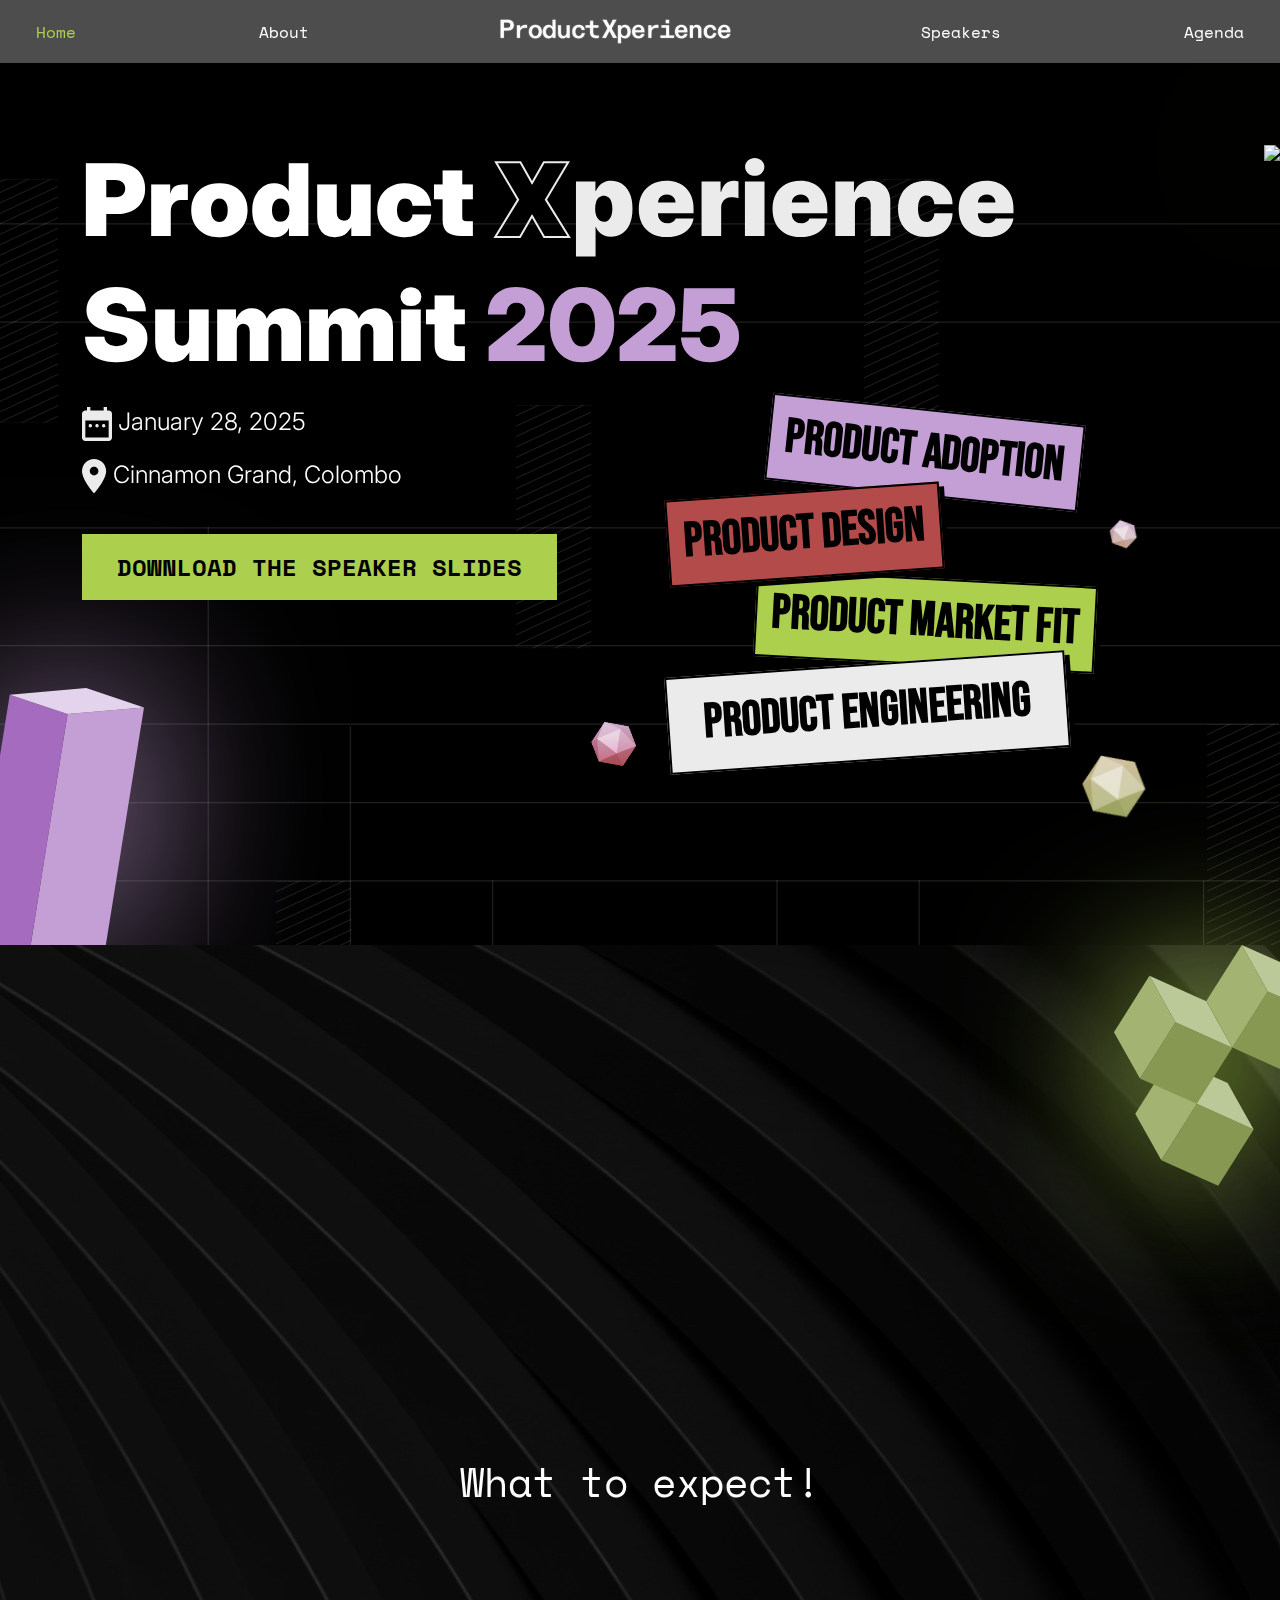
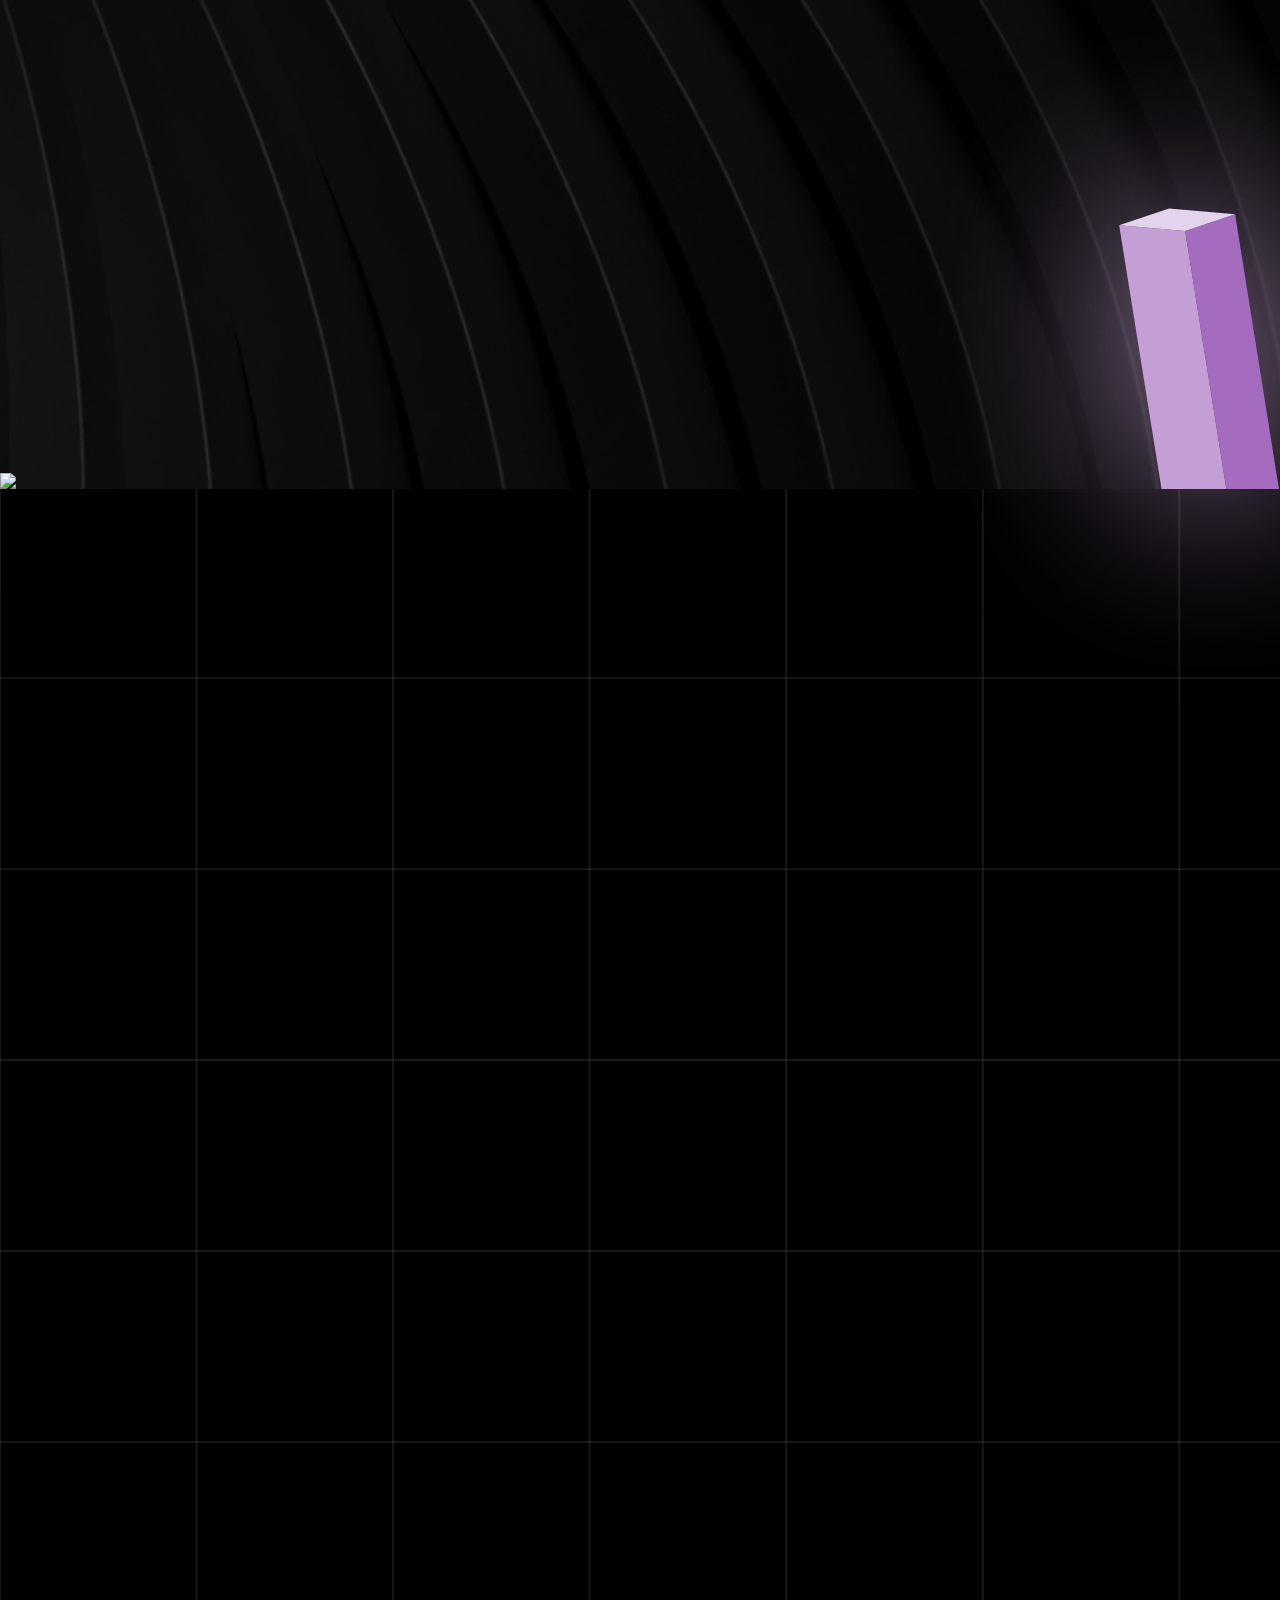
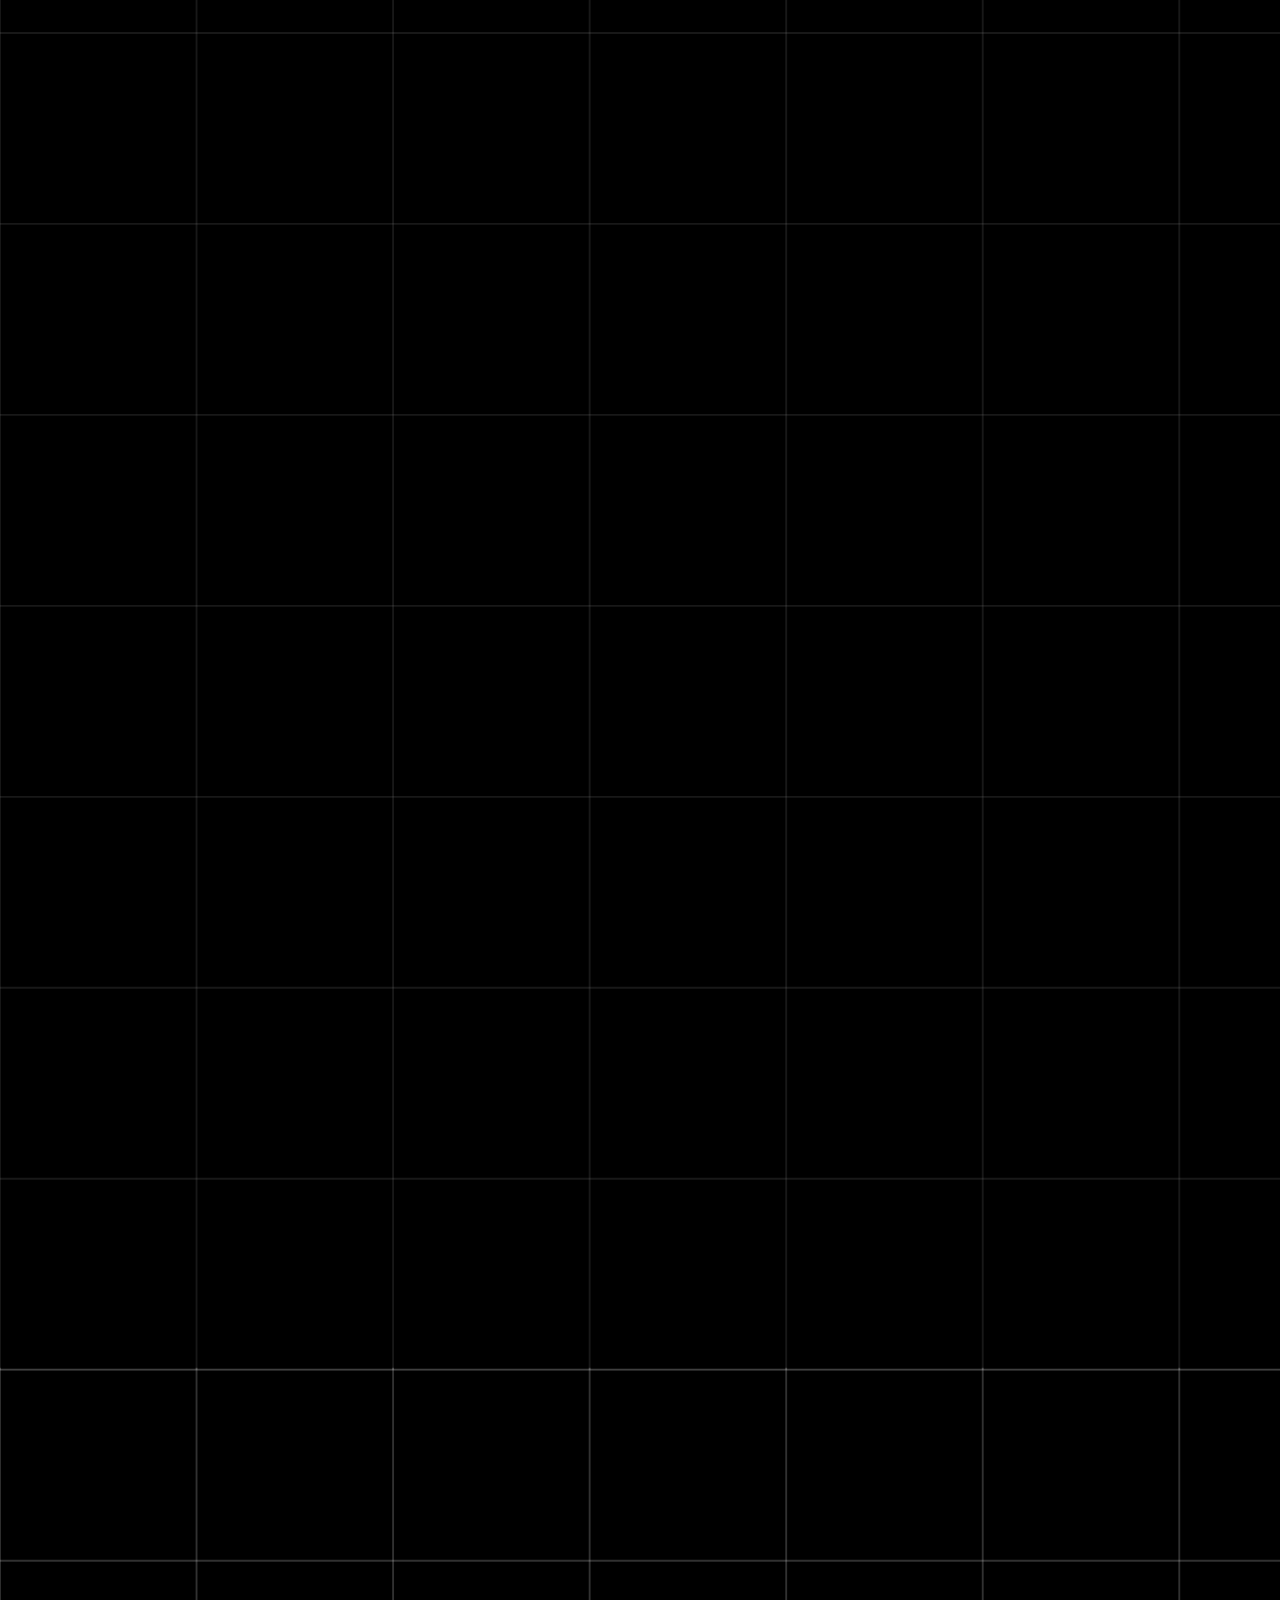
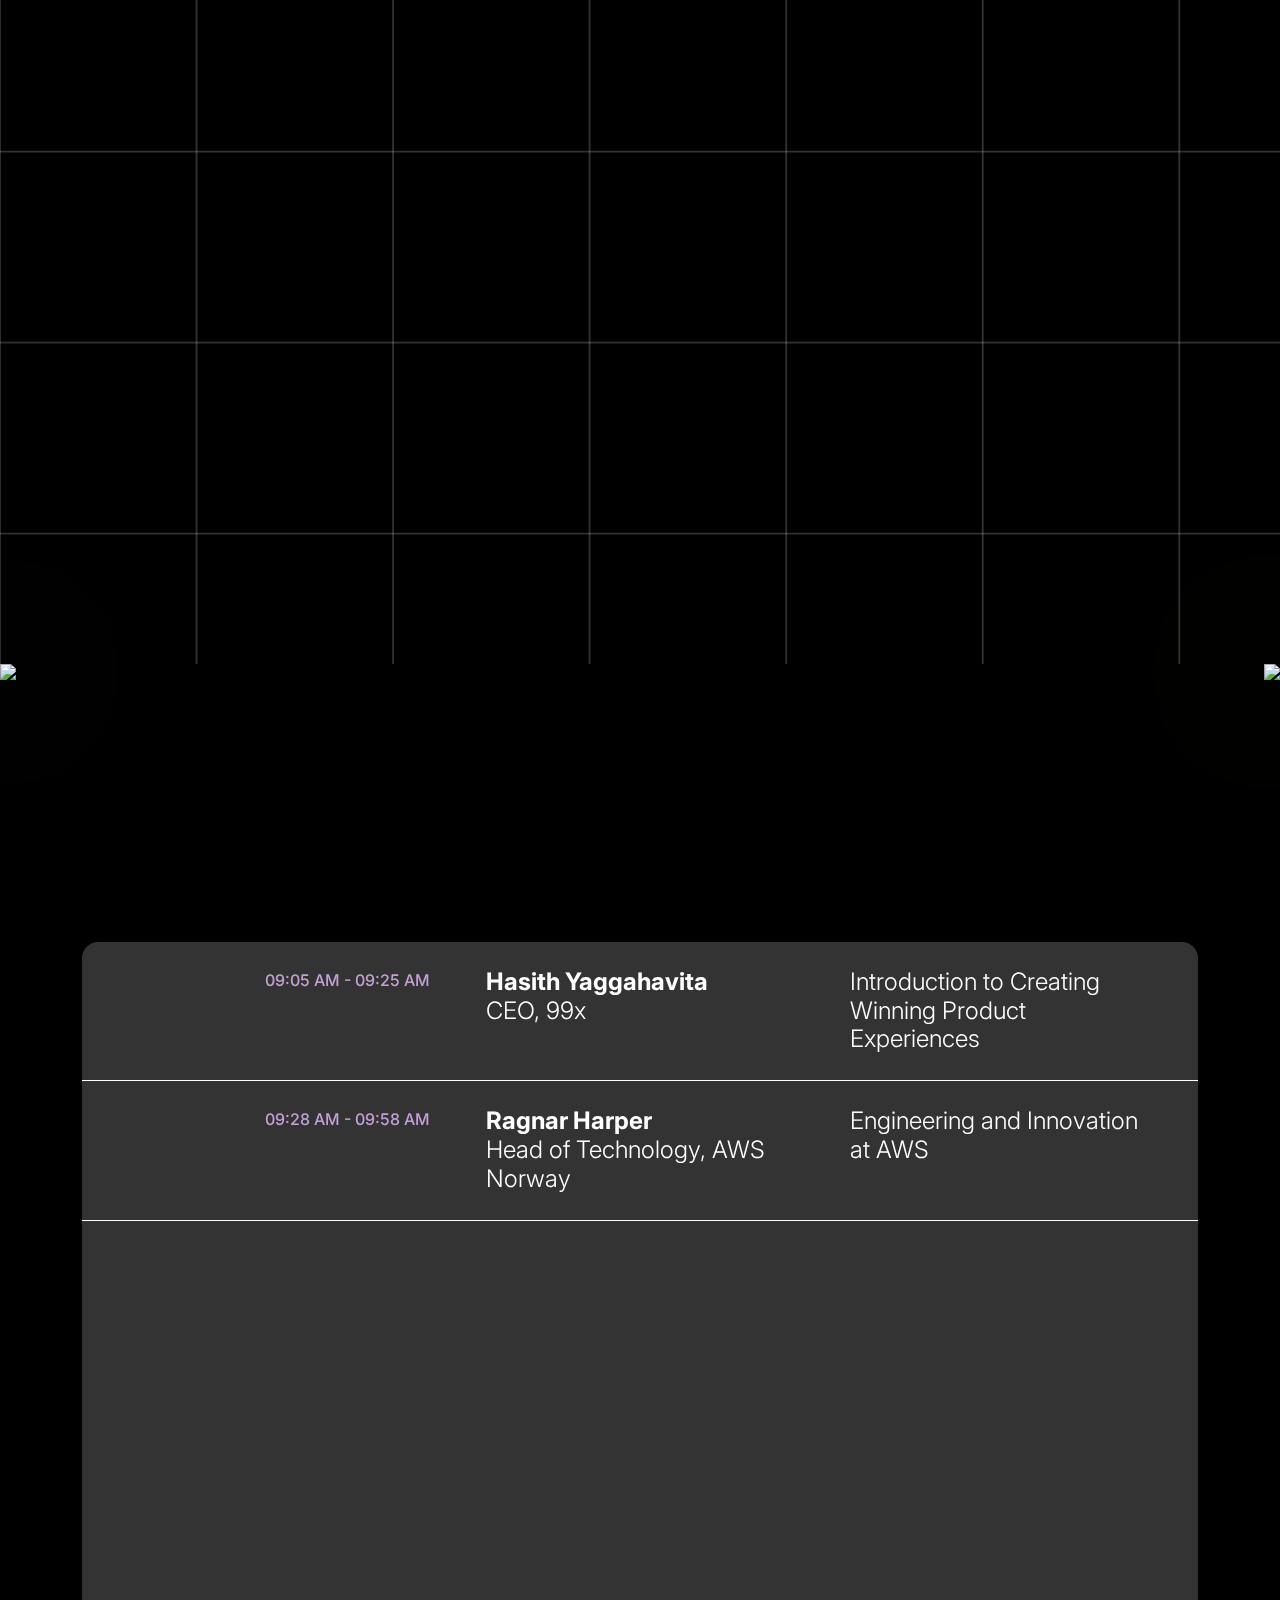
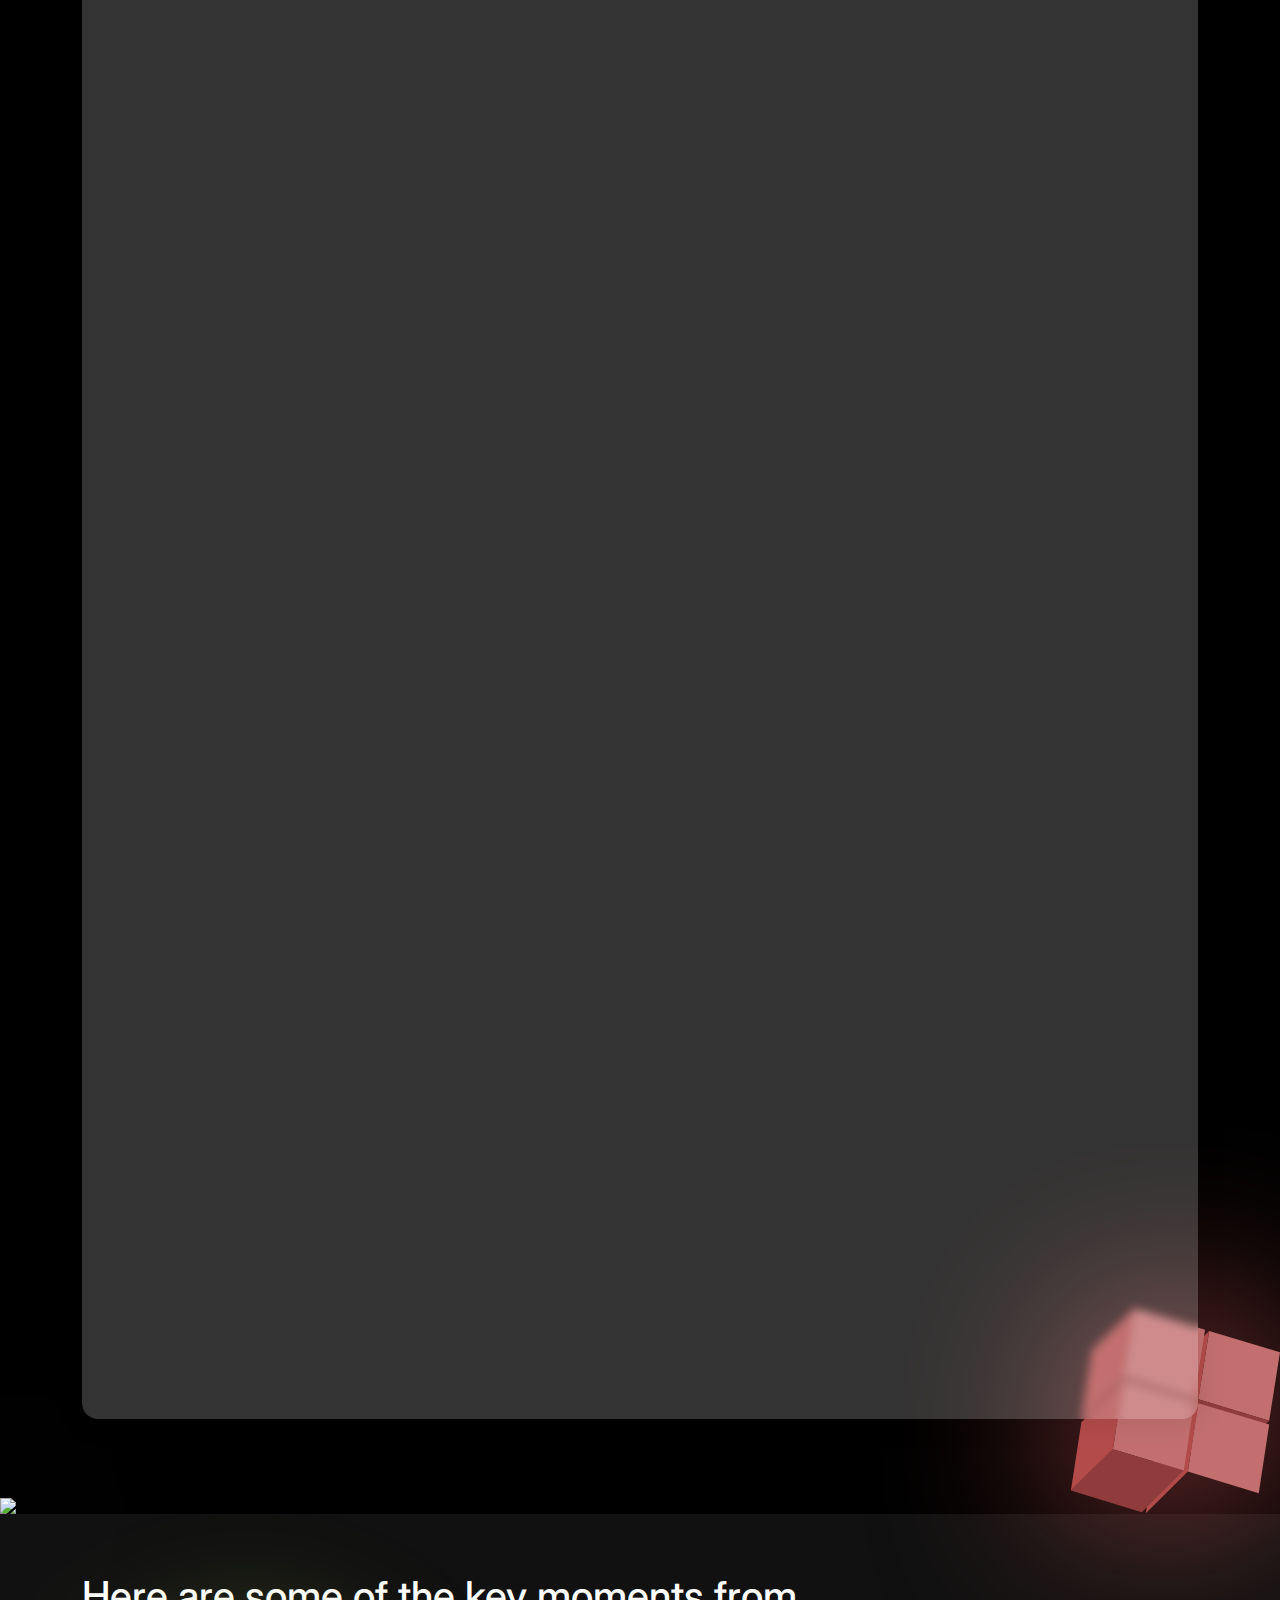
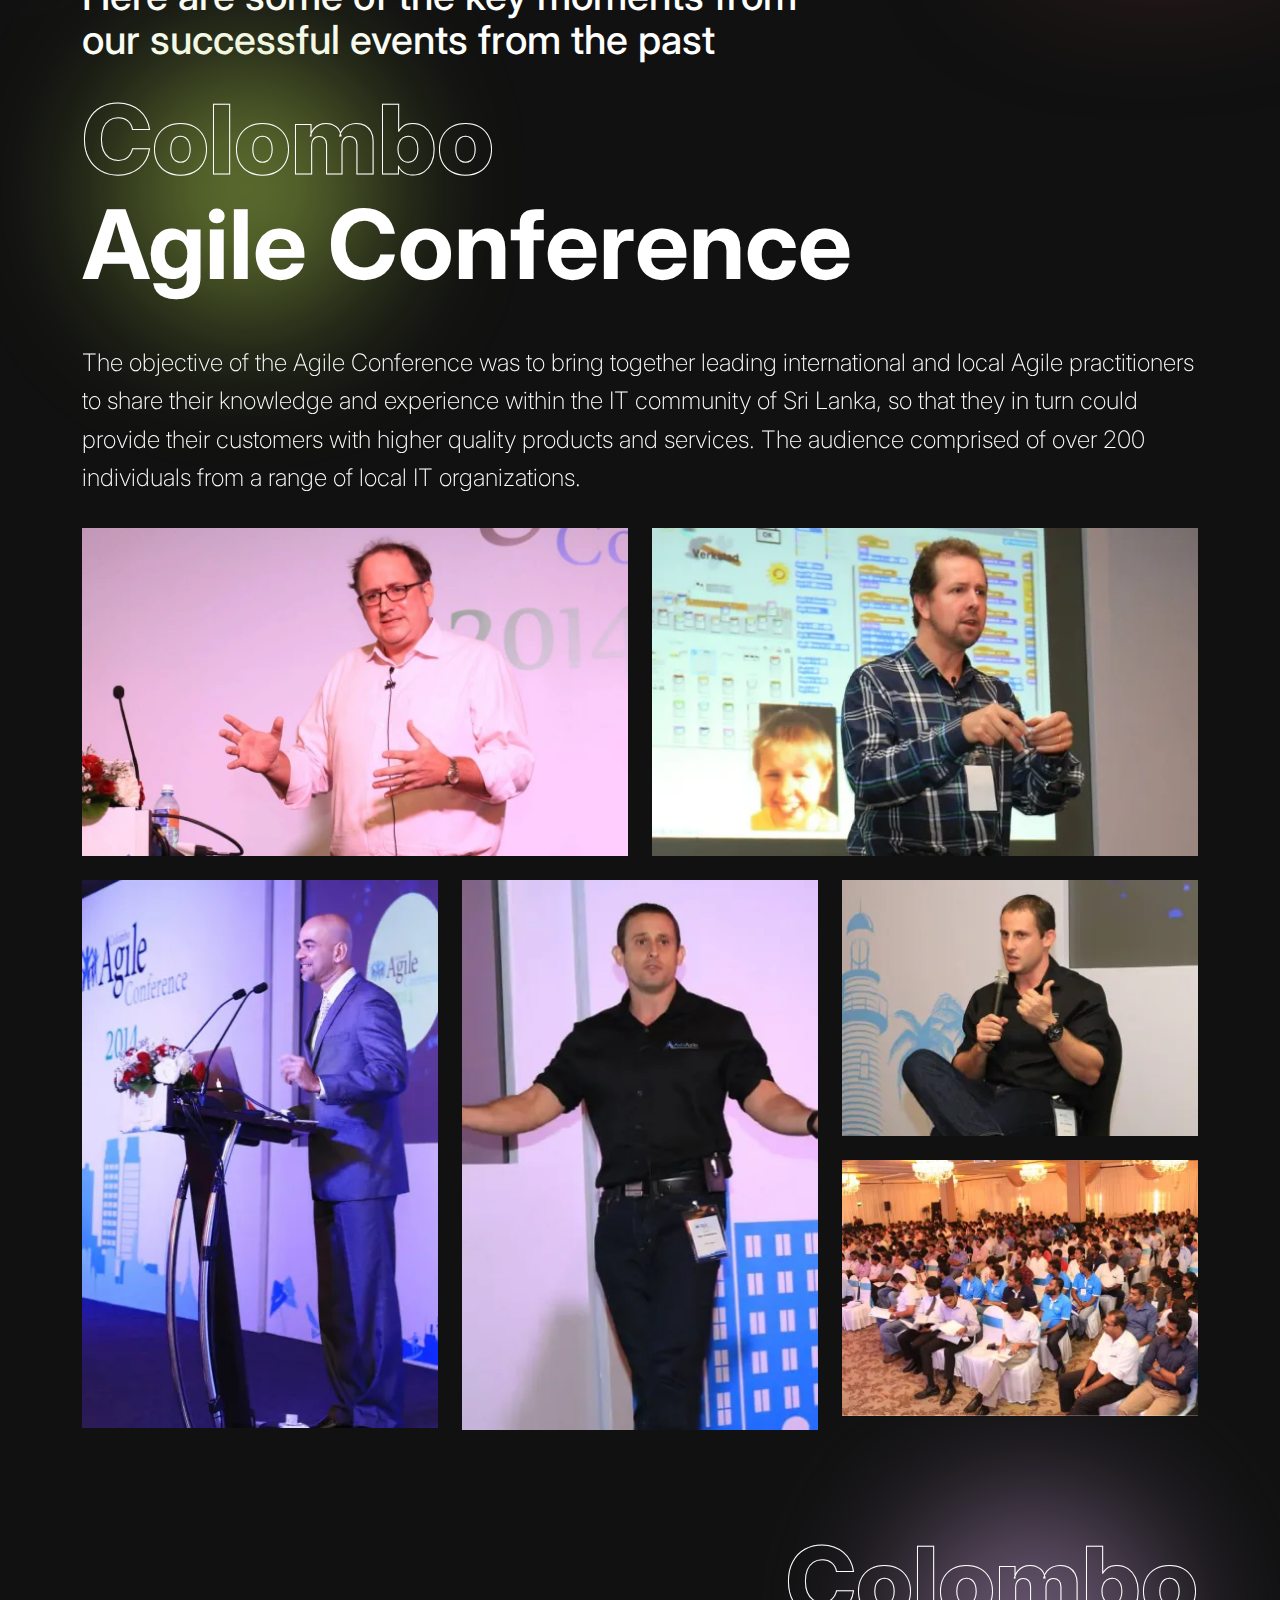
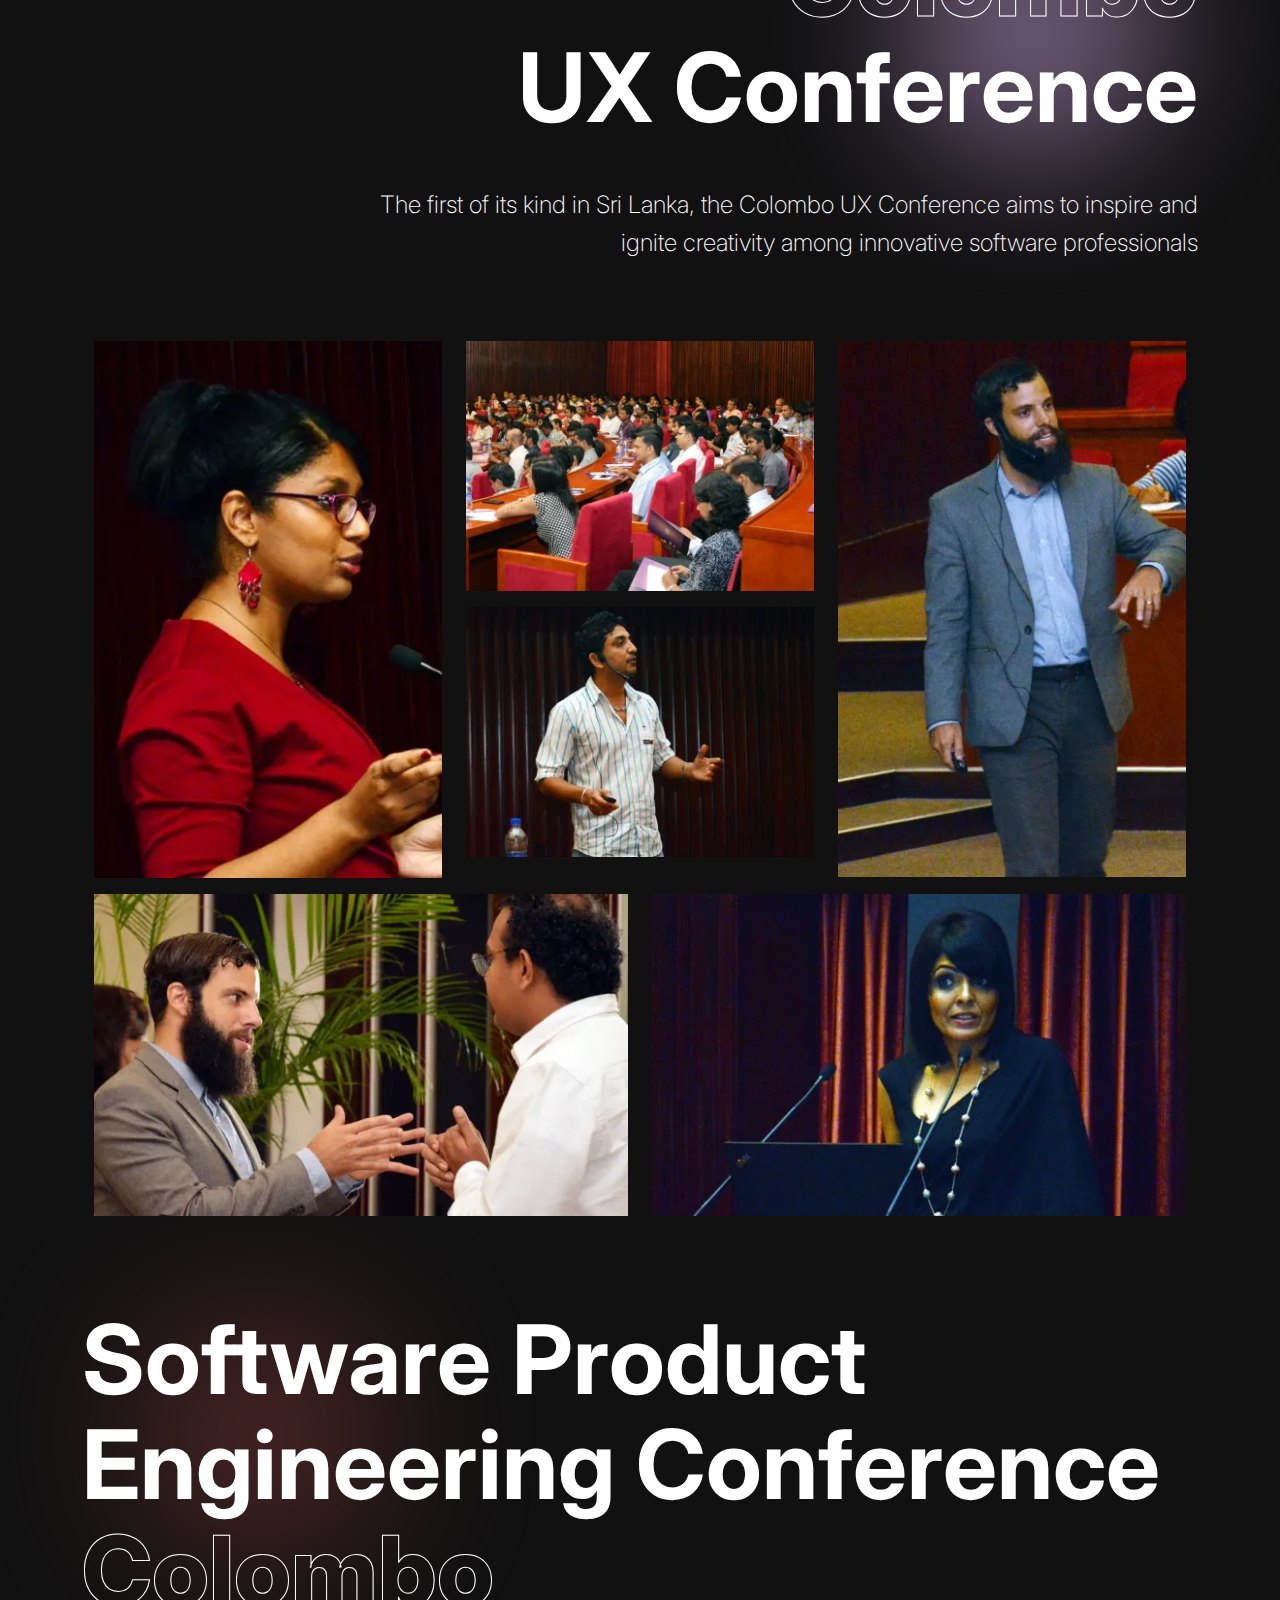
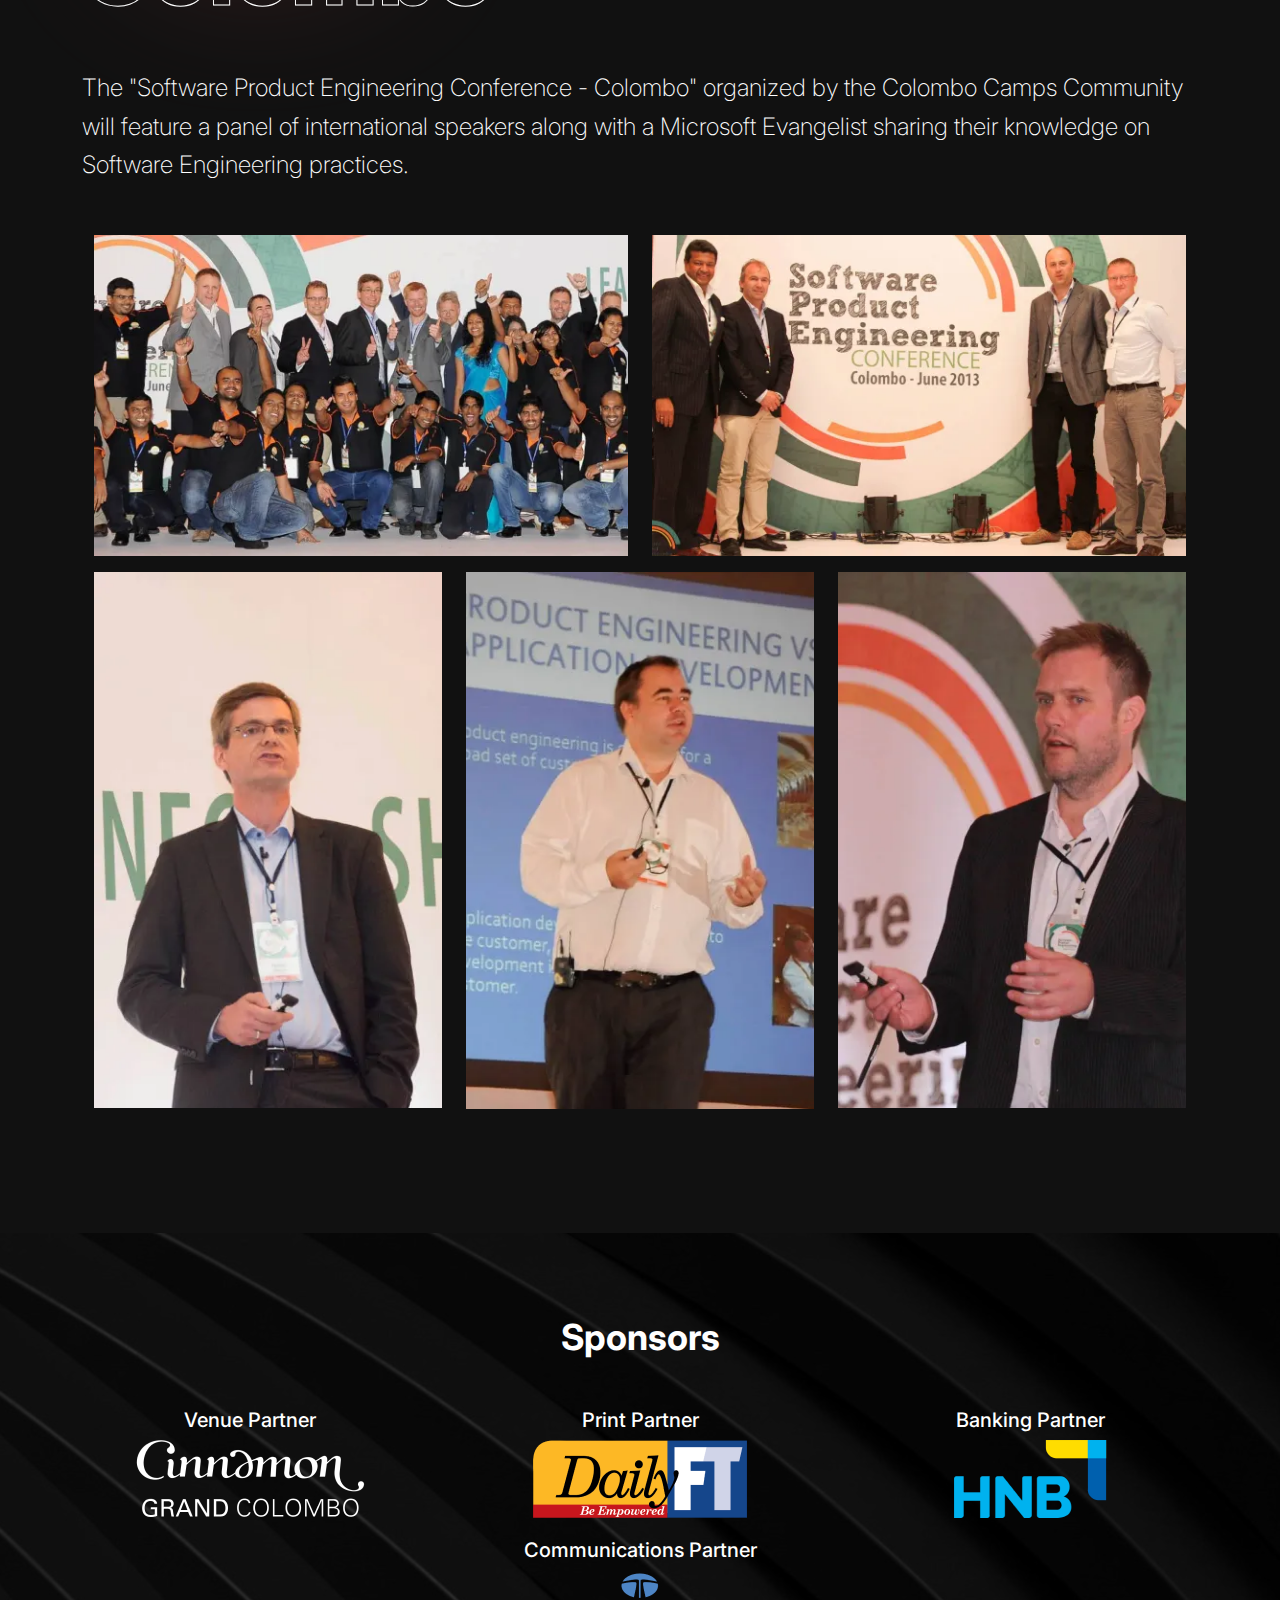
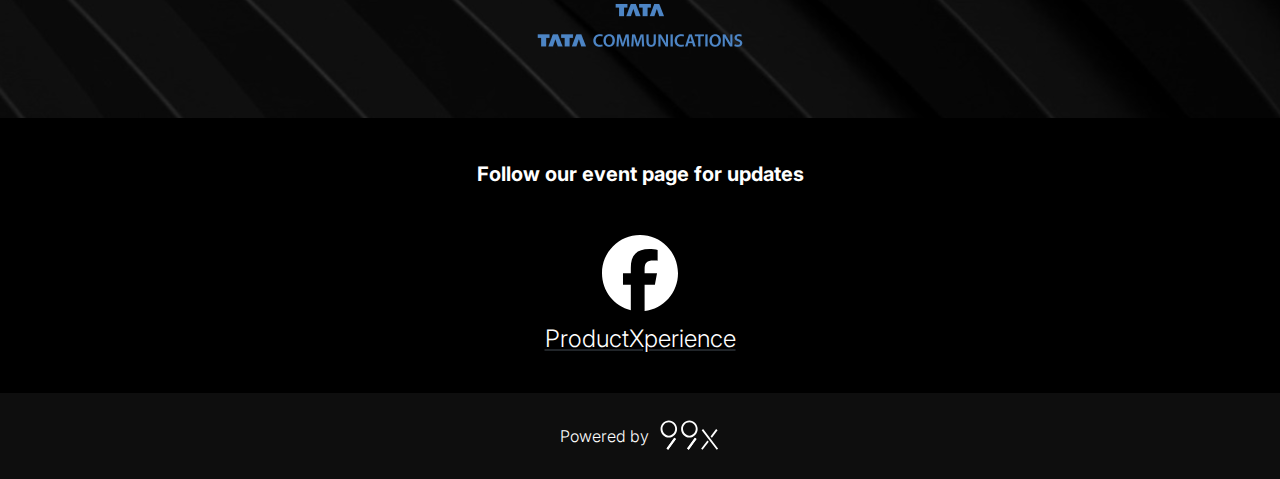
==== commit 76db2a06: "slides updated!" ====
--- a/index.html
+++ b/index.html
@@ -244,7 +244,7 @@
                     </div>
 
                     <!--Ina-->
-                    <div class="col-lg-6 col-xl-4">
+                    <!-- <div class="col-lg-6 col-xl-4">
                         <div class="speaker-box" data-aos="fade-right" data-aos-duration="1000">
                             <div class="speaker-pic text-end">
                                 <img src="./img/ina.webp" />
@@ -260,48 +260,48 @@
                                 </div>
                             </div>
                         </div>
-                    </div>
+                    </div> -->
 
                     <!--Ragnar Harper-->
-                    <div class="col-lg-6 col-xl-4">
+                    <!-- <div class="col-lg-6 col-xl-4">
                         <div class="speaker-box" data-aos="fade-right" data-aos-duration="1000">
                             <div class="speaker-pic text-end">
                                 <img src="img/ragnar.webp" />
                             </div>
                             <div class="speaker-details text-center">
                                 <h4 class="mb-0 text-dark-100 px-3">Ragnar<br />Harper</h4>
-                                <p class="mb-0 text-dark-100">Head of Technology<br />AWS Norway</p>
+                                <p class="mb-0 text-dark-100">Head of Technology<br />AWS Norway</p> -->
                                 <!-- <a target="_blank">
                                     <button class="slides-button mt-4">Download presentation</button>
                                 </a> -->
-                                <div class="square square-lg square-light rotate--3 mt-3 position-relative top-25">
+                                <!-- <div class="square square-lg square-light rotate--3 mt-3 position-relative top-25">
                                     <h4>Engineering and Innovation at AWS</h4>
                                 </div>
                             </div>
                         </div>
-                    </div>
+                    </div> -->
 
                     <!--Egil Fujikawa -->
-                    <div class="col-lg-6 col-xl-4">
+                    <!-- <div class="col-lg-6 col-xl-4">
                         <div class="speaker-box" data-aos="fade-right" data-aos-duration="1000">
                             <div class="speaker-pic text-end">
                                 <img src="./img/Egil.webp" />
                             </div>
                             <div class="speaker-details text-center">
                                 <h4 class="mb-0 text-dark-100 px-3">Egil<br />Fujikawa Nes</h4>
-                                <p class="mb-0 text-dark-100">CTO<br />99x Digital Solutions</p>
+                                <p class="mb-0 text-dark-100">CTO<br />99x Digital Solutions</p> -->
                                 <!-- <a target="_blank">
                                     <button class="slides-button mt-4">Download presentation</button>
                                 </a> -->
-                                <div class="square square-lg square-light rotate--3 mt-3 position-relative top-25">
+                                <!-- <div class="square square-lg square-light rotate--3 mt-3 position-relative top-25">
                                     <h4>Creating Products with Exceptional Market Resonance</h4>
                                 </div>
                             </div>
                         </div>
-                    </div>
+                    </div> -->
 
                     <!--Torgeir Lyngstad -->
-                    <div class="col-lg-6 col-xl-4">
+                    <!-- <div class="col-lg-6 col-xl-4">
                         <div class="speaker-box" data-aos="fade-right" data-aos-duration="1000">
                             <div class="speaker-pic text-end">
                                 <img src="img/torje_updated.webp" />
@@ -309,15 +309,15 @@
                             <div class="speaker-details text-center">
                                 <h4 class="mb-0 text-dark-100 px-3">Torgeir<br />Lyngstad</h4>
                                 <p class="mb-0 text-dark-100">Product Line Manager<br /> Compello</p>
-                                <!-- <a target="_blank">
+                                <a target="_blank">
                                     <button class="slides-button mt-4">Download presentation</button>
                                 </a> -->
-                                <div class="square square-lg square-light rotate--3 mt-3 position-relative top-25">
+                                <!-- <div class="square square-lg square-light rotate--3 mt-3 position-relative top-25">
                                     <h4>Tuning Your Product's Core for Unmatched Market Resonance</h4>
                                 </div>
-                            </div>
-                        </div>
-                    </div>
+                            </div> -->
+                        <!-- </div>
+                    </div>  -->
 
                     <!-- Bartosz -->
                     <!-- <div class="col-lg-6 col-xl-4">
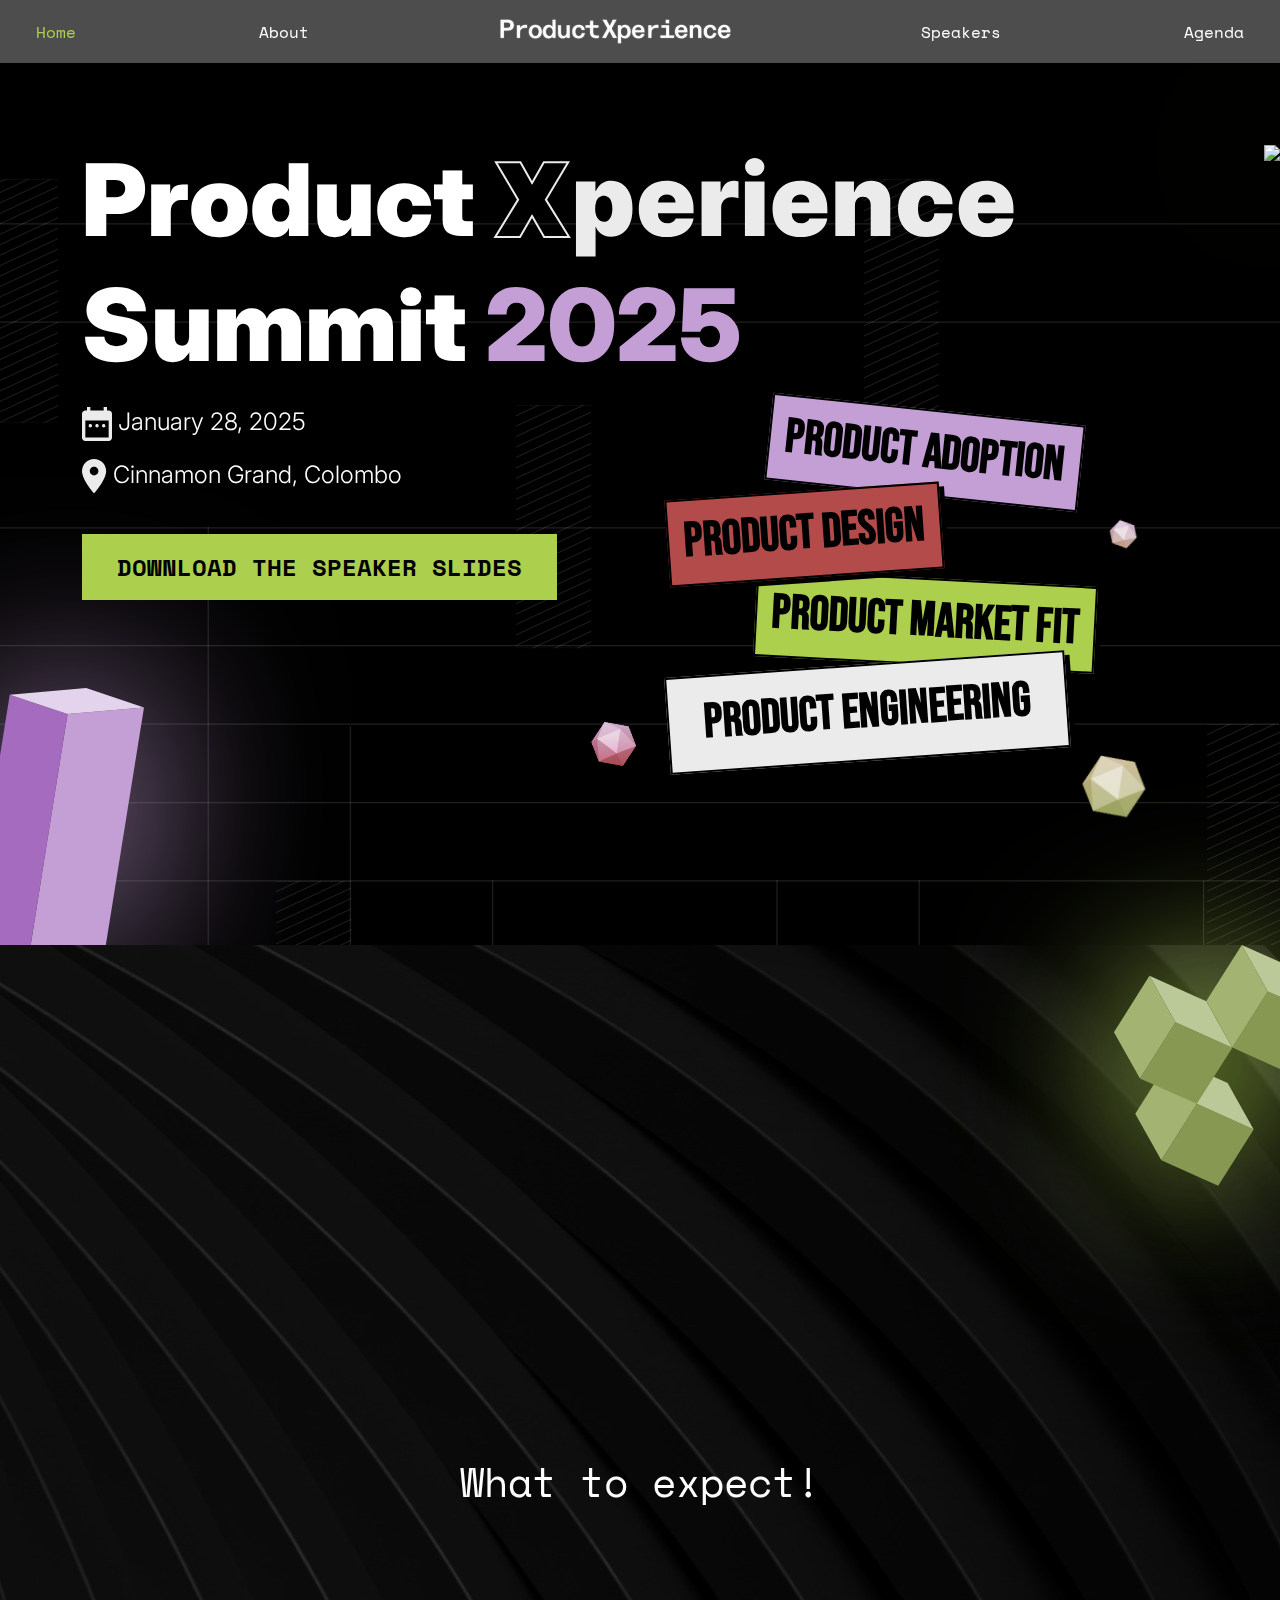
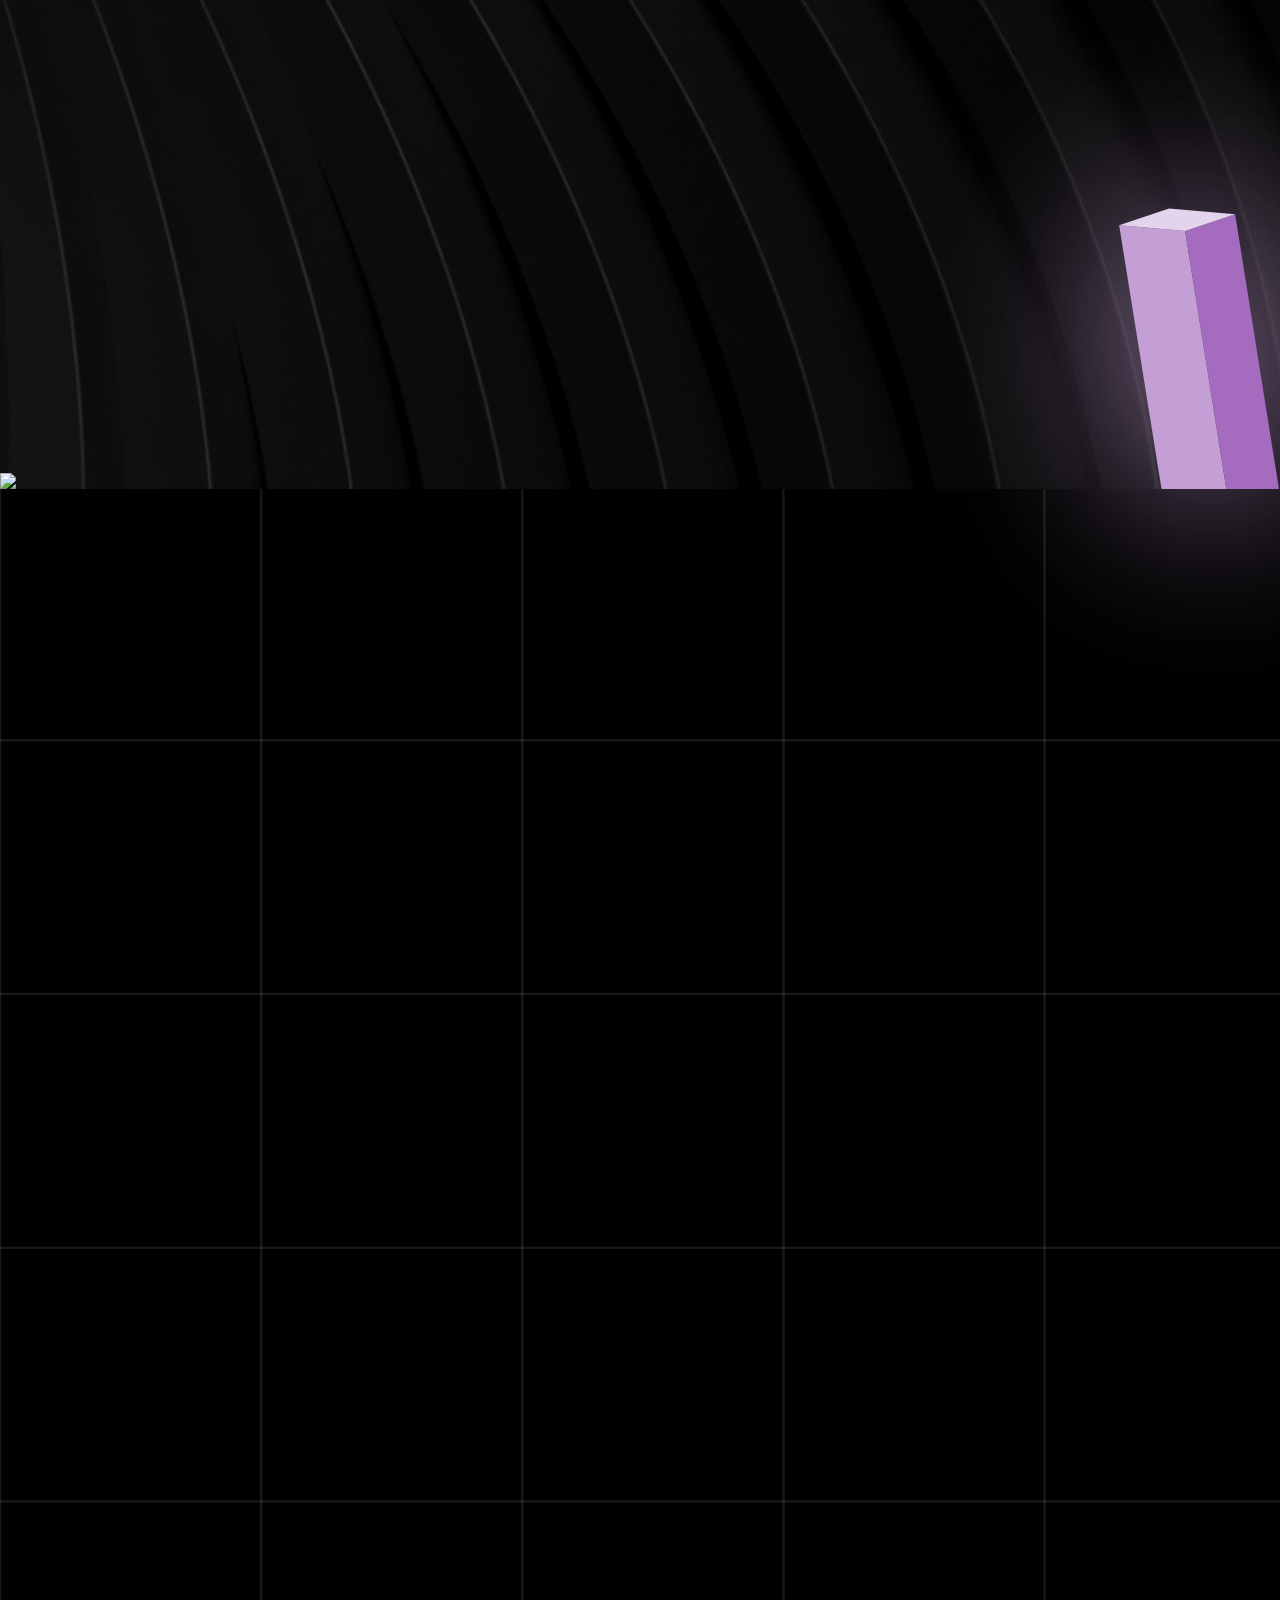
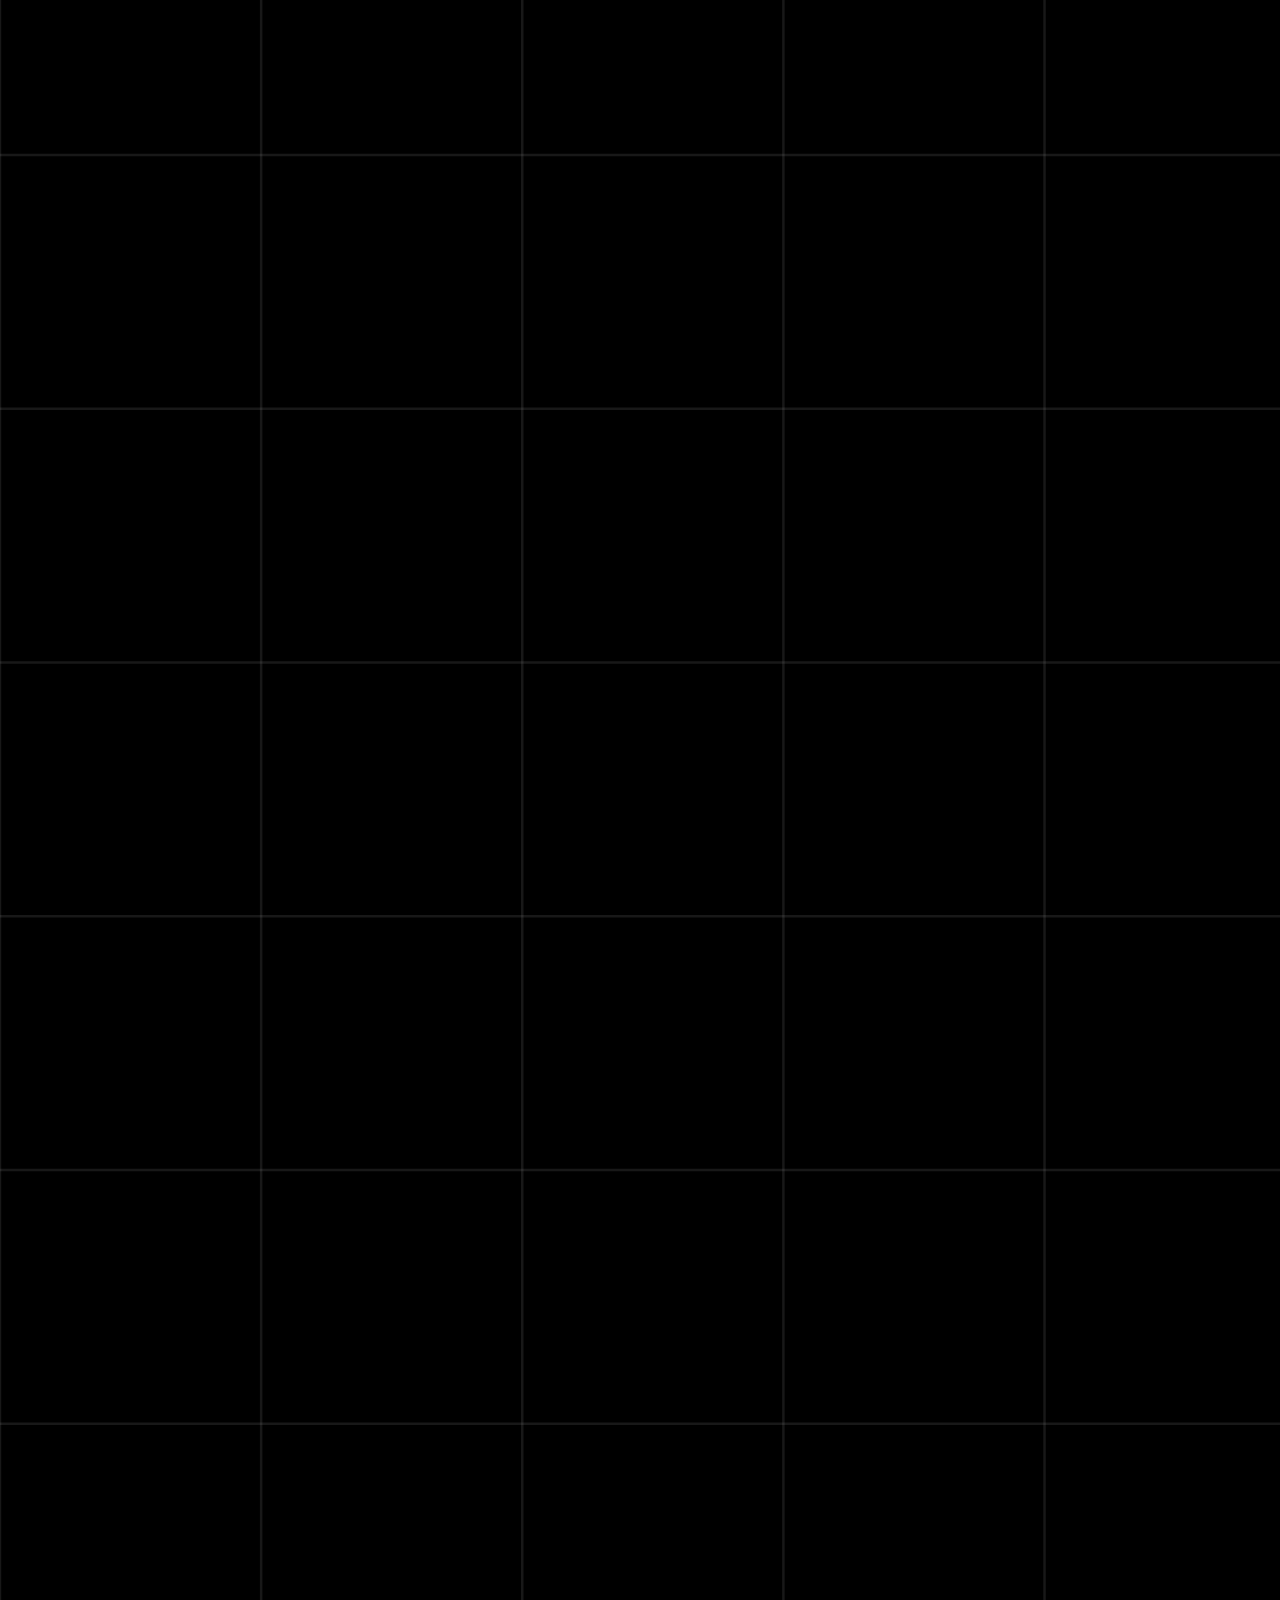
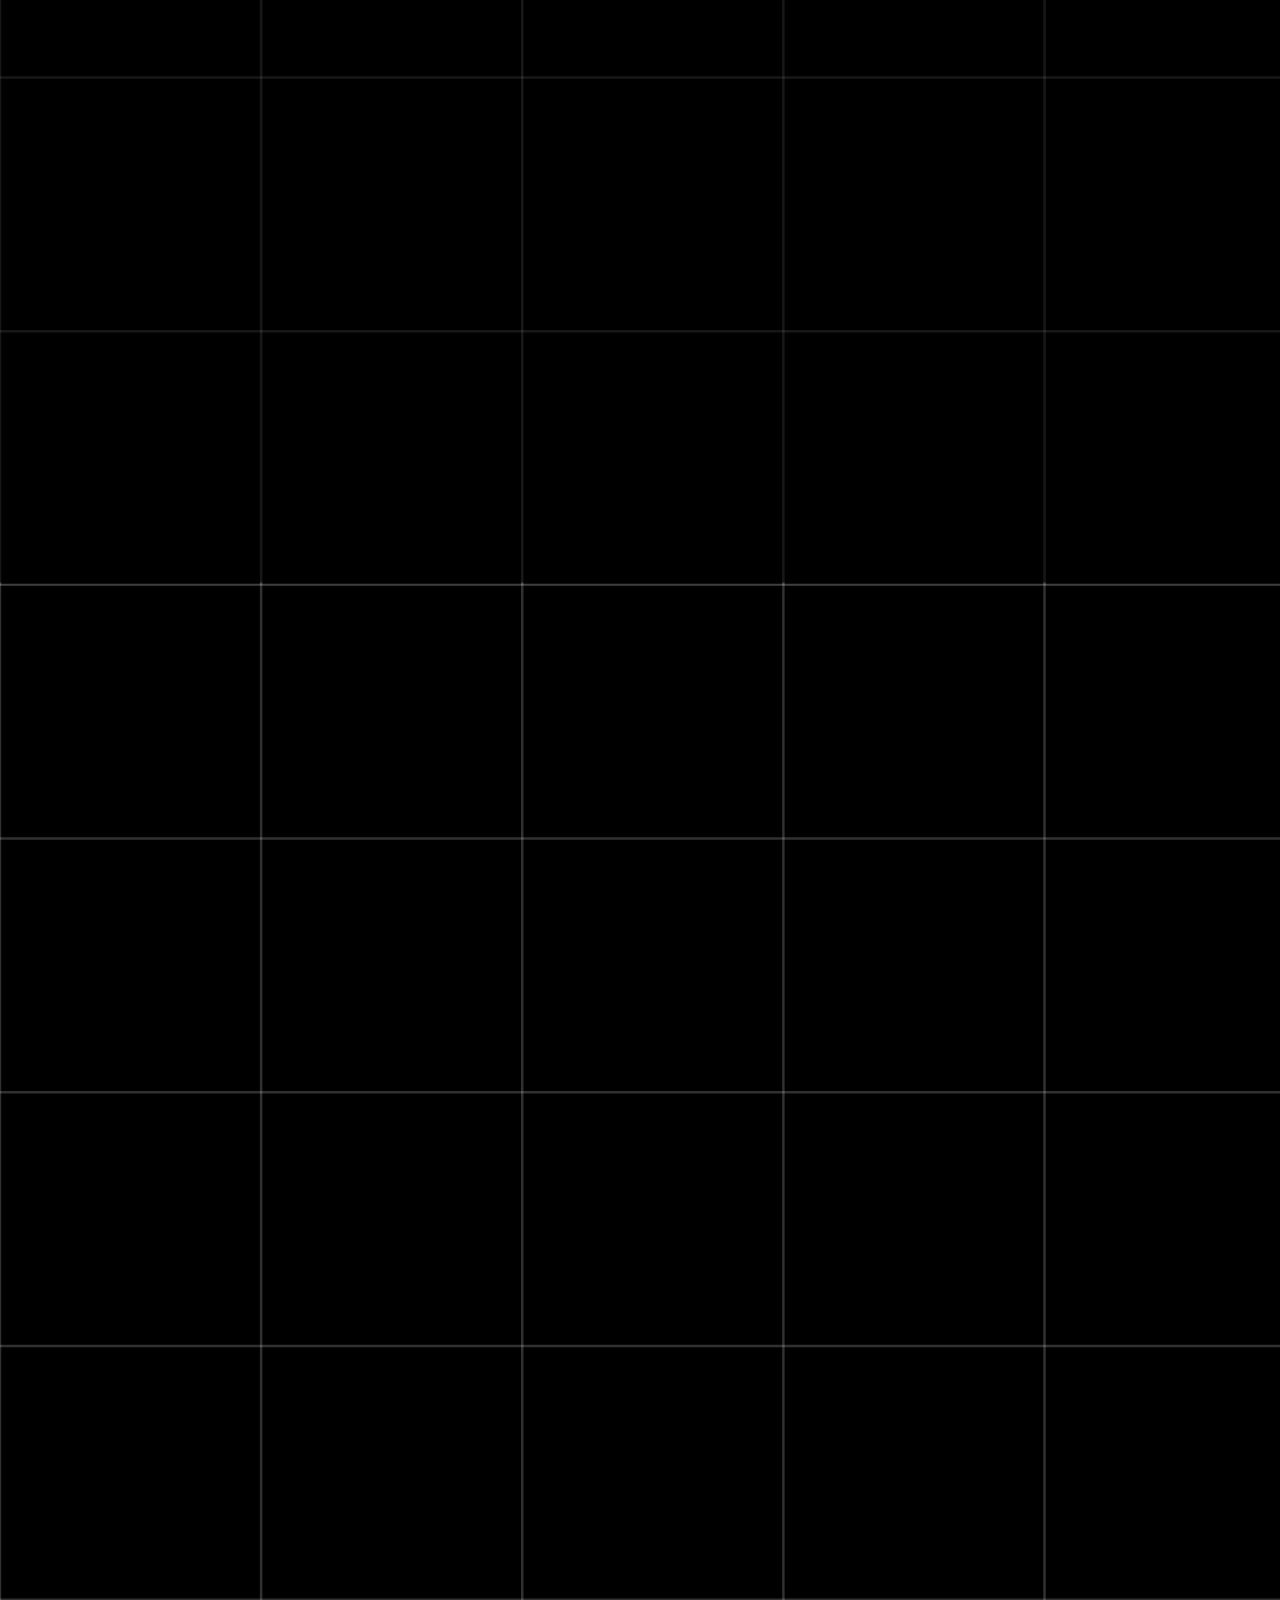
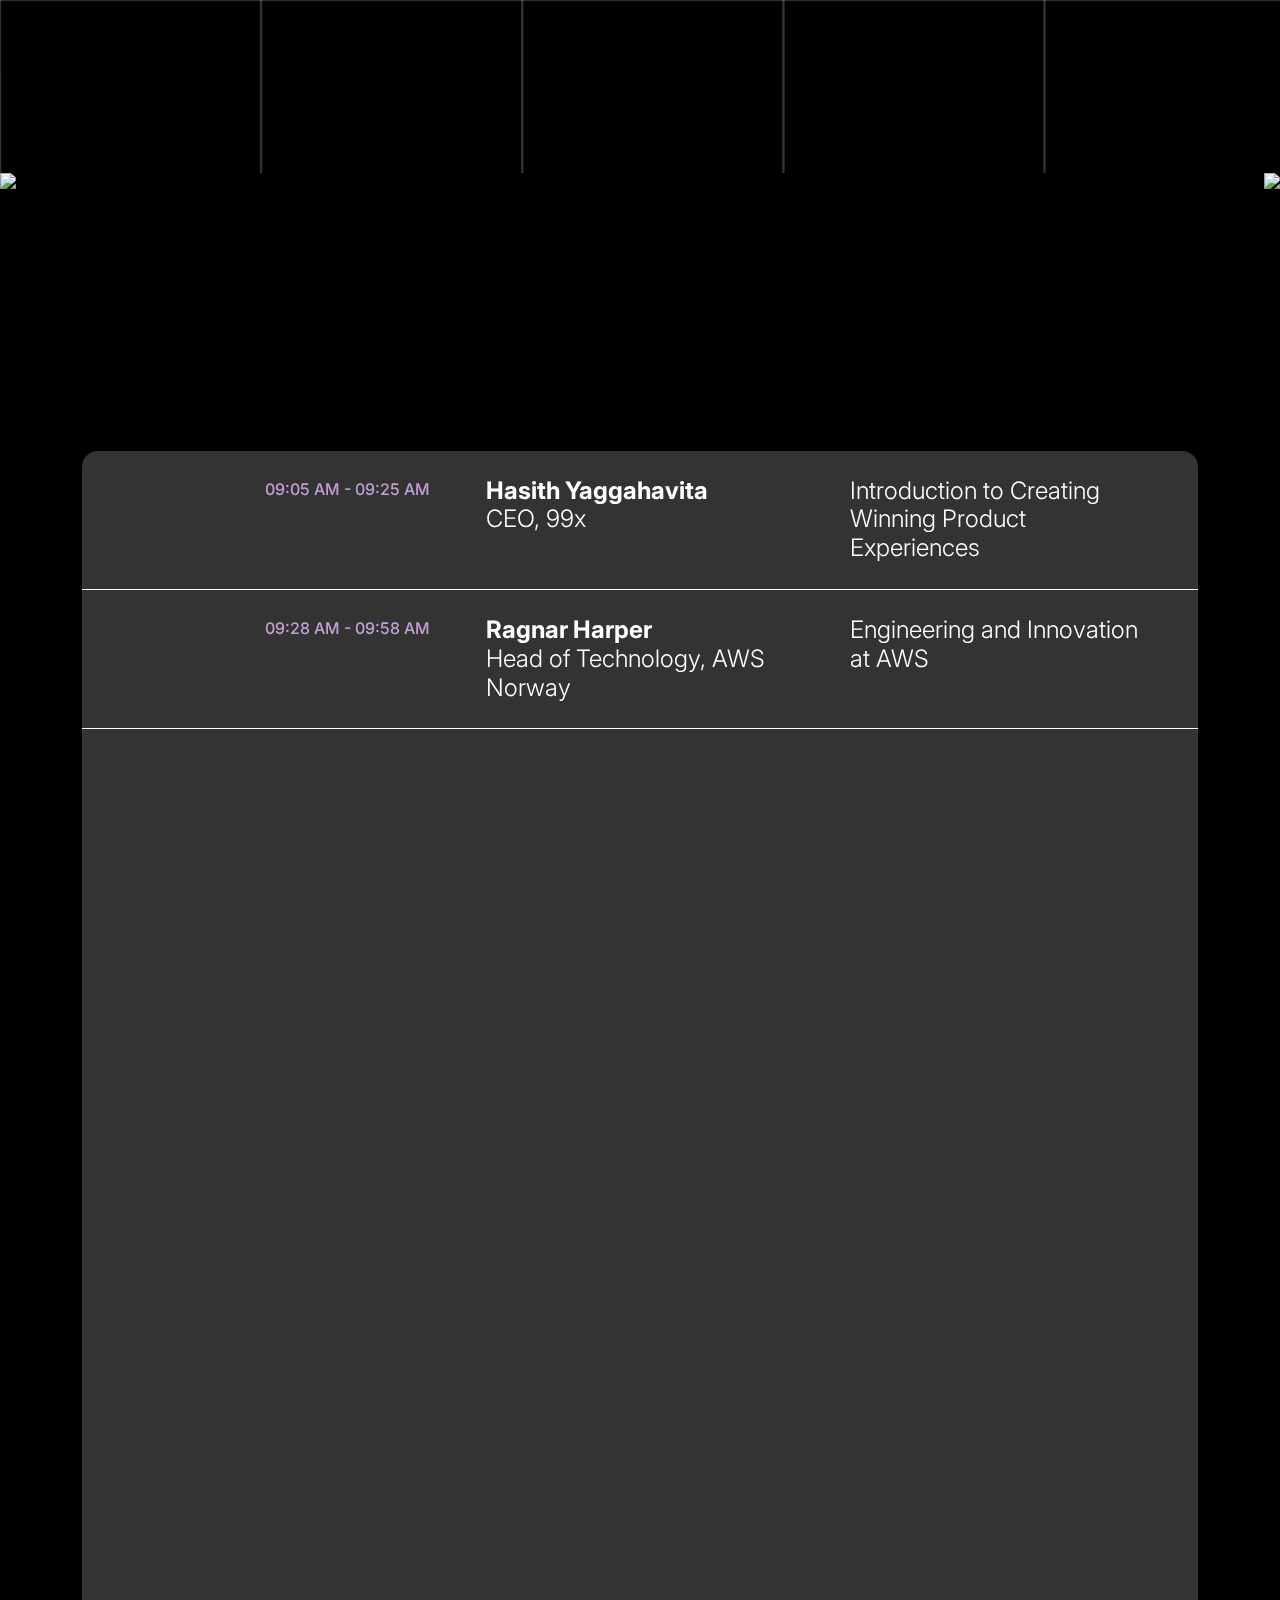
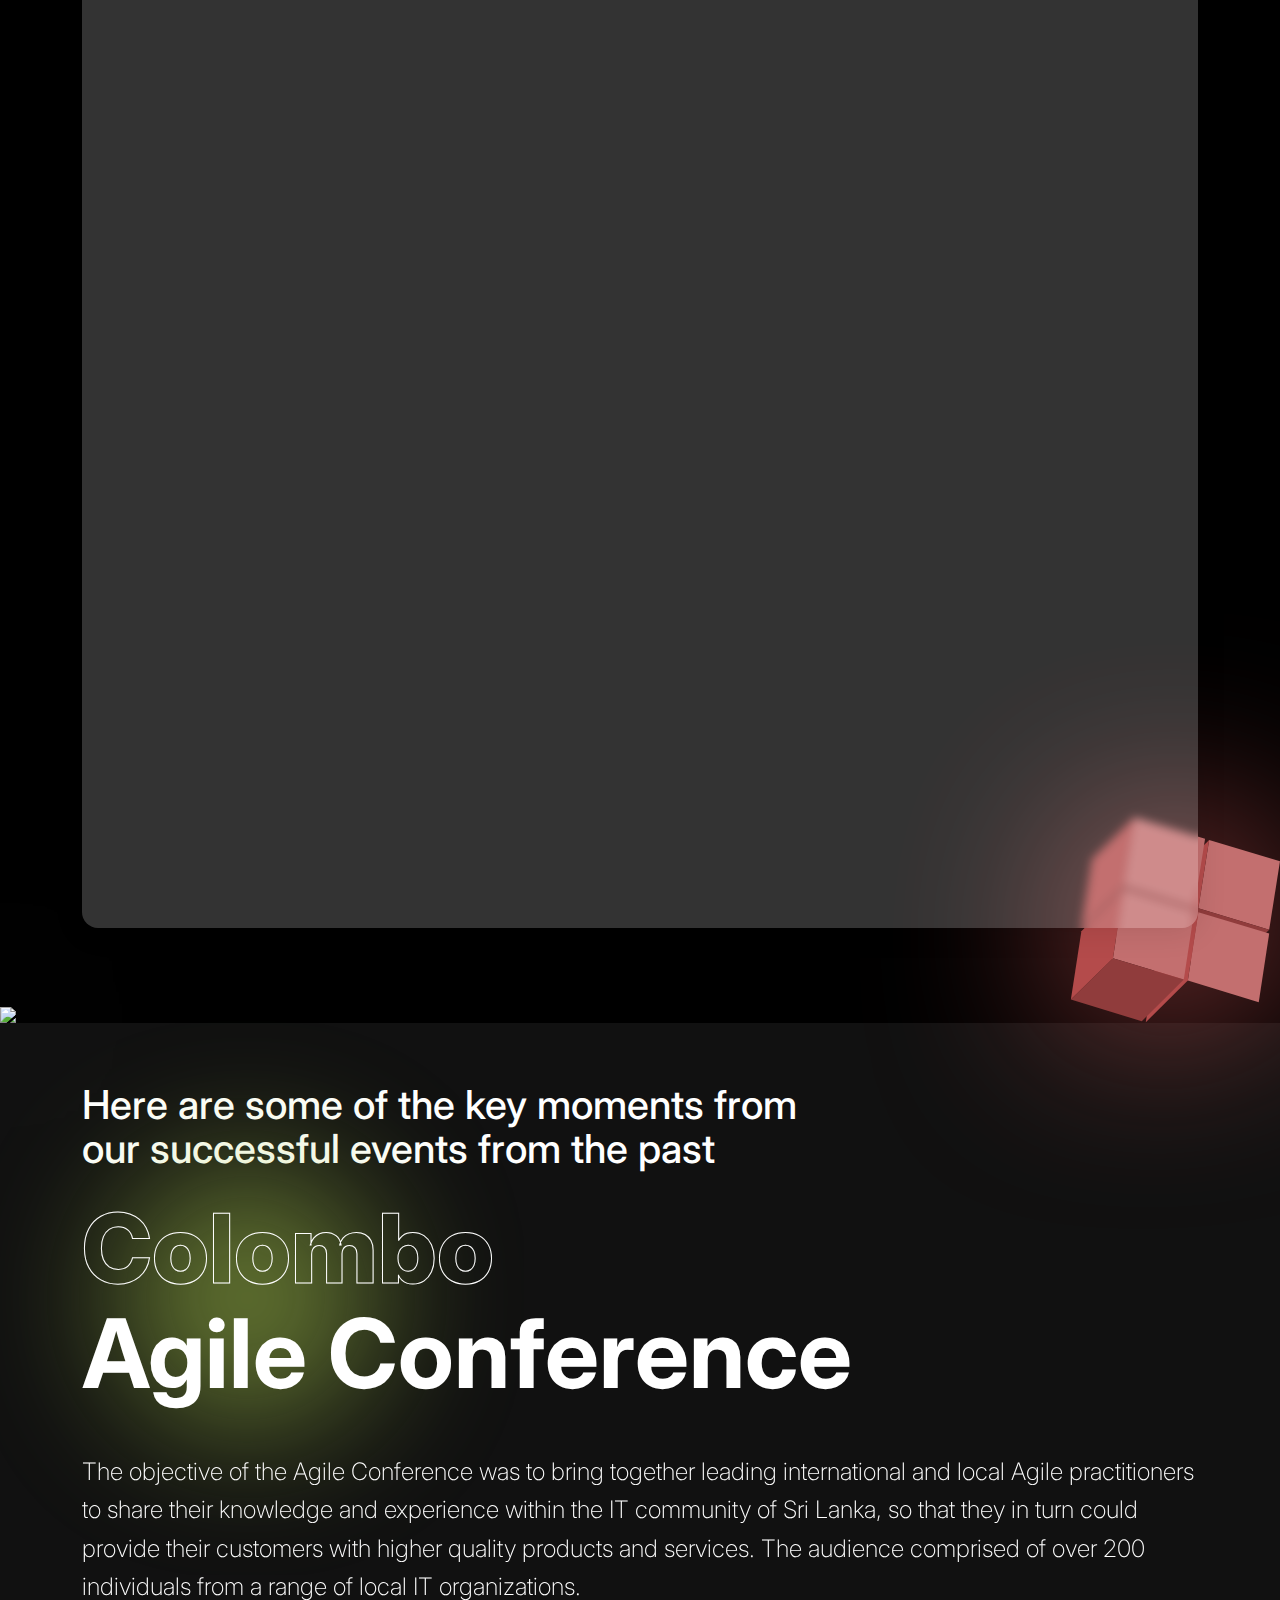
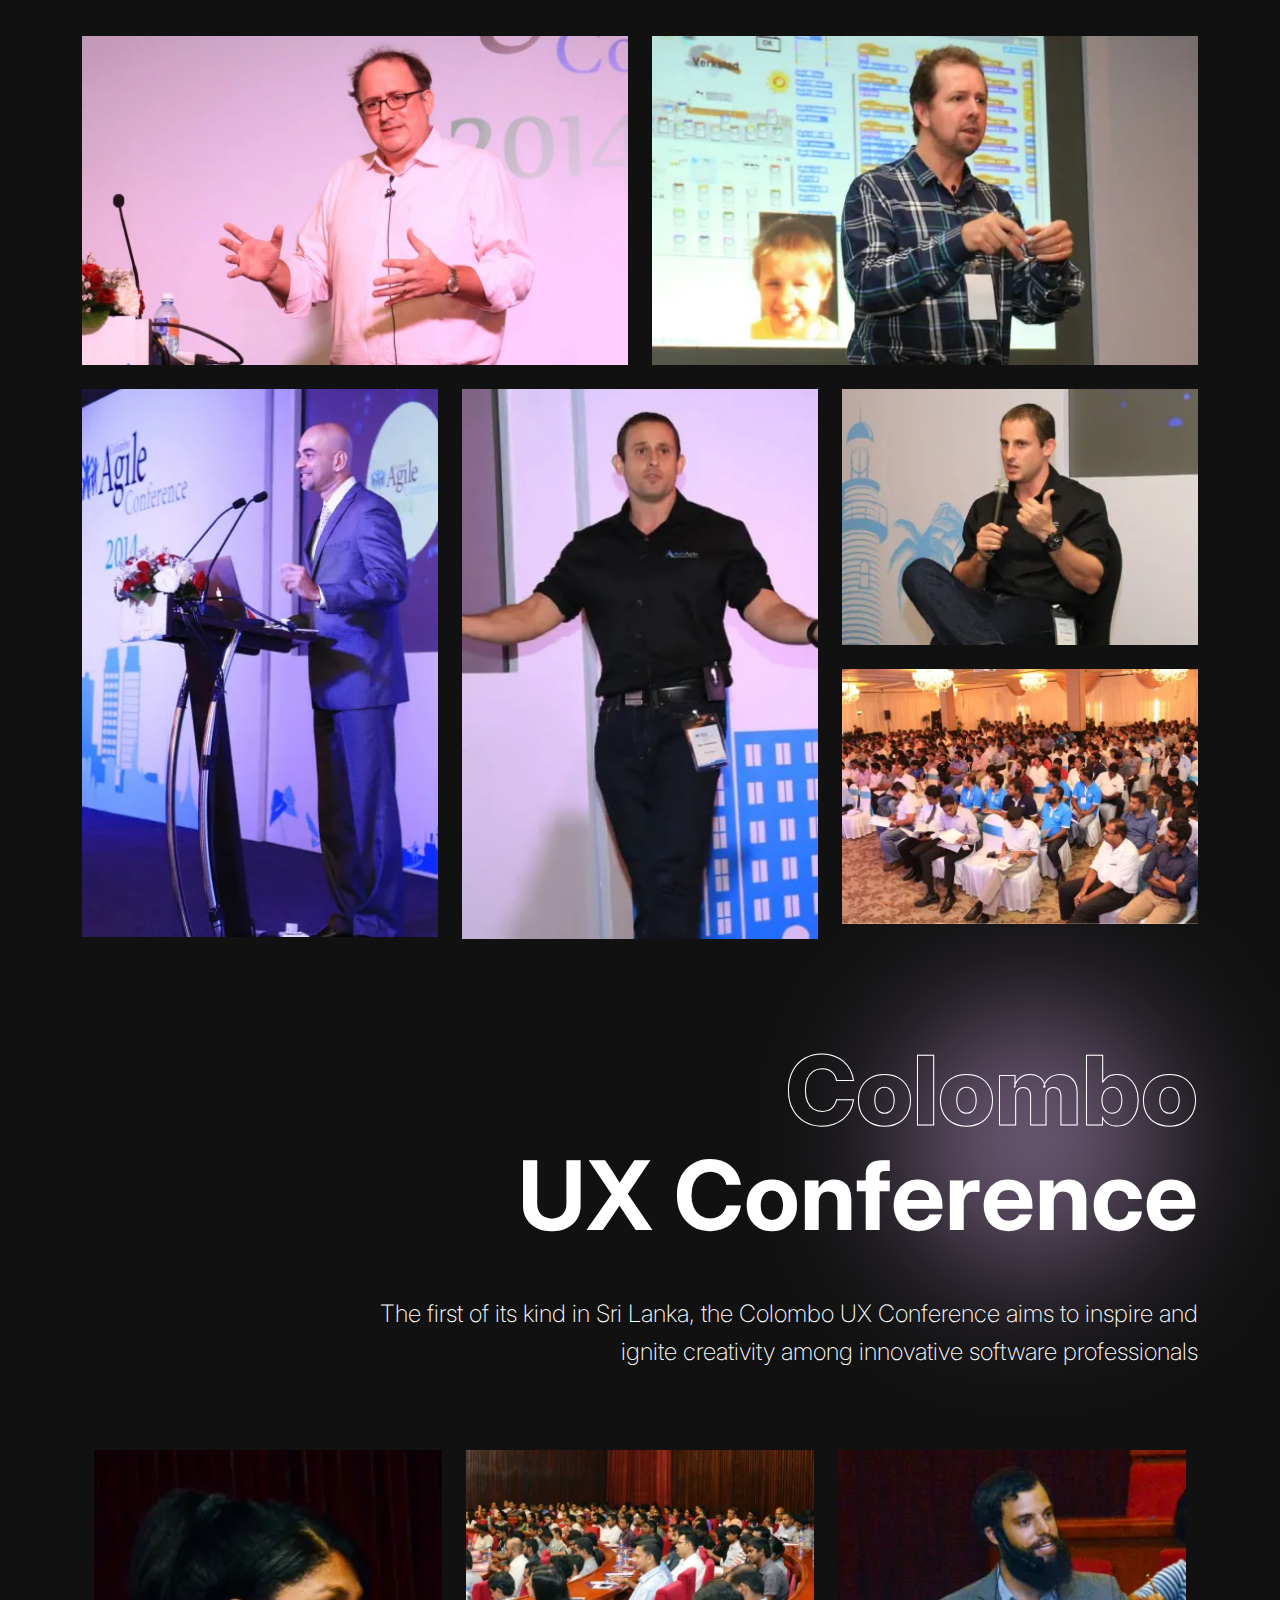
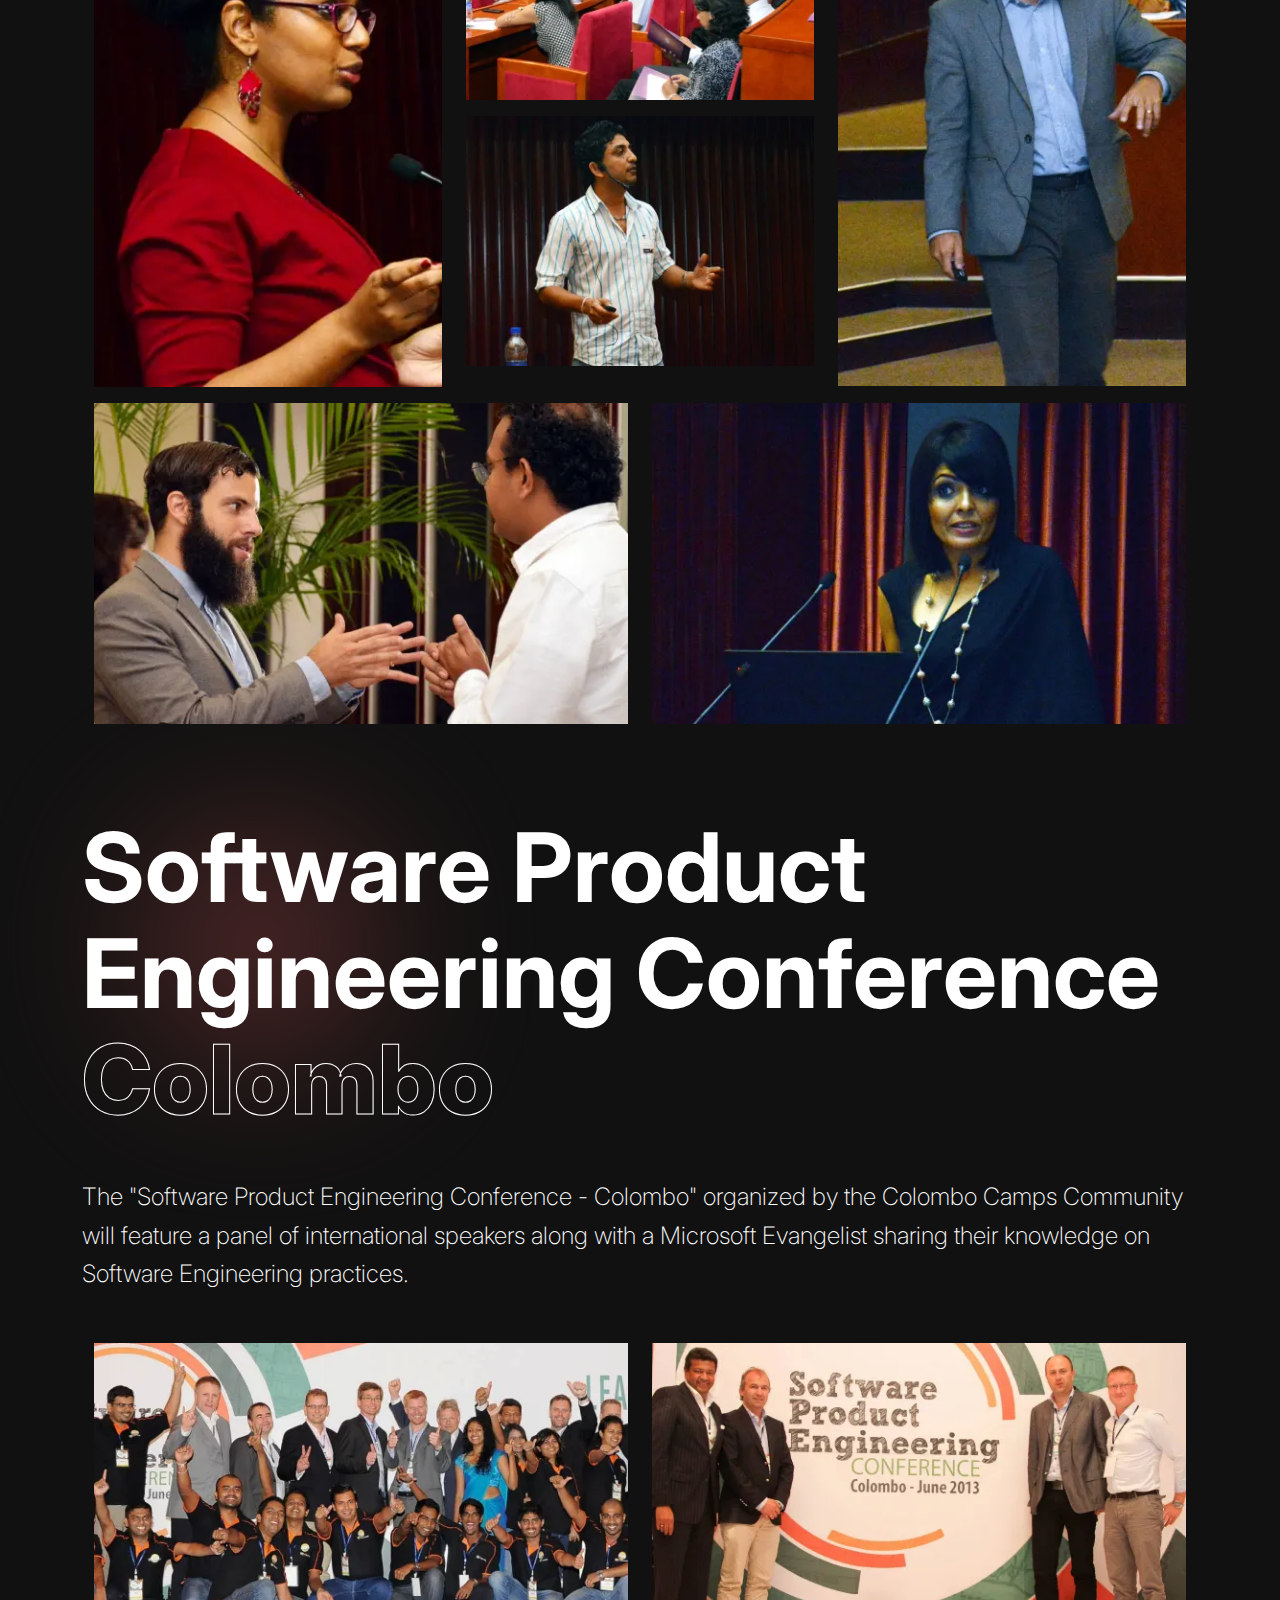
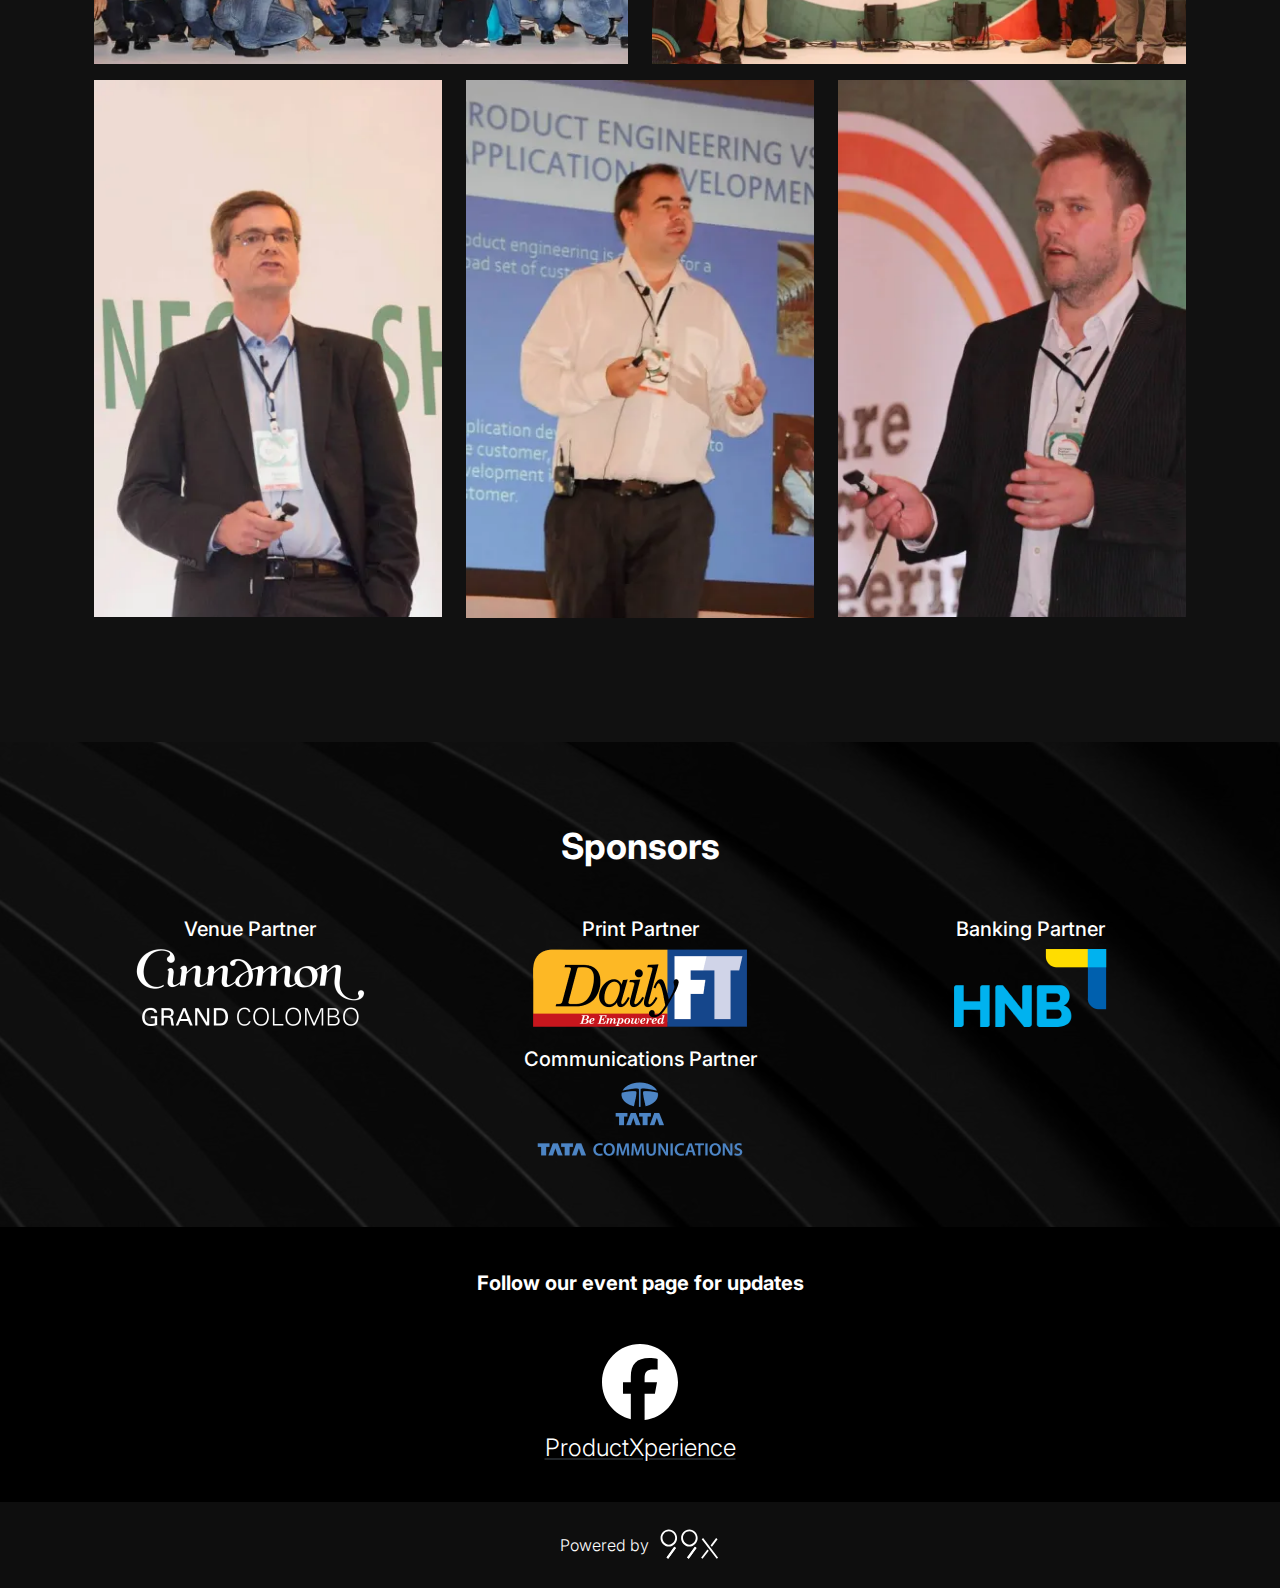
==== commit 5e1f9293: "slides updated!" ====
--- a/index.html
+++ b/index.html
@@ -244,7 +244,7 @@
                     </div>
 
                     <!--Ina-->
-                    <!-- <div class="col-lg-6 col-xl-4">
+                    <div class="col-lg-6 col-xl-4">
                         <div class="speaker-box" data-aos="fade-right" data-aos-duration="1000">
                             <div class="speaker-pic text-end">
                                 <img src="./img/ina.webp" />
@@ -260,48 +260,48 @@
                                 </div>
                             </div>
                         </div>
-                    </div> -->
+                    </div> 
 
                     <!--Ragnar Harper-->
-                    <!-- <div class="col-lg-6 col-xl-4">
+                    <div class="col-lg-6 col-xl-4">
                         <div class="speaker-box" data-aos="fade-right" data-aos-duration="1000">
                             <div class="speaker-pic text-end">
                                 <img src="img/ragnar.webp" />
                             </div>
                             <div class="speaker-details text-center">
                                 <h4 class="mb-0 text-dark-100 px-3">Ragnar<br />Harper</h4>
-                                <p class="mb-0 text-dark-100">Head of Technology<br />AWS Norway</p> -->
+                                <p class="mb-0 text-dark-100">Head of Technology<br />AWS Norway</p> 
                                 <!-- <a target="_blank">
                                     <button class="slides-button mt-4">Download presentation</button>
                                 </a> -->
-                                <!-- <div class="square square-lg square-light rotate--3 mt-3 position-relative top-25">
+                                <div class="square square-lg square-light rotate--3 mt-3 position-relative top-25">
                                     <h4>Engineering and Innovation at AWS</h4>
                                 </div>
                             </div>
                         </div>
-                    </div> -->
+                    </div> 
 
                     <!--Egil Fujikawa -->
-                    <!-- <div class="col-lg-6 col-xl-4">
+                    <div class="col-lg-6 col-xl-4">
                         <div class="speaker-box" data-aos="fade-right" data-aos-duration="1000">
                             <div class="speaker-pic text-end">
                                 <img src="./img/Egil.webp" />
                             </div>
                             <div class="speaker-details text-center">
                                 <h4 class="mb-0 text-dark-100 px-3">Egil<br />Fujikawa Nes</h4>
-                                <p class="mb-0 text-dark-100">CTO<br />99x Digital Solutions</p> -->
+                                <p class="mb-0 text-dark-100">CTO<br />99x Digital Solutions</p> 
                                 <!-- <a target="_blank">
                                     <button class="slides-button mt-4">Download presentation</button>
                                 </a> -->
-                                <!-- <div class="square square-lg square-light rotate--3 mt-3 position-relative top-25">
+                                <div class="square square-lg square-light rotate--3 mt-3 position-relative top-25">
                                     <h4>Creating Products with Exceptional Market Resonance</h4>
                                 </div>
                             </div>
                         </div>
-                    </div> -->
+                    </div> 
 
                     <!--Torgeir Lyngstad -->
-                    <!-- <div class="col-lg-6 col-xl-4">
+                    <div class="col-lg-6 col-xl-4">
                         <div class="speaker-box" data-aos="fade-right" data-aos-duration="1000">
                             <div class="speaker-pic text-end">
                                 <img src="img/torje_updated.webp" />
@@ -309,15 +309,15 @@
                             <div class="speaker-details text-center">
                                 <h4 class="mb-0 text-dark-100 px-3">Torgeir<br />Lyngstad</h4>
                                 <p class="mb-0 text-dark-100">Product Line Manager<br /> Compello</p>
-                                <a target="_blank">
+                                <!-- <a target="_blank">
                                     <button class="slides-button mt-4">Download presentation</button>
-                                </a> -->
-                                <!-- <div class="square square-lg square-light rotate--3 mt-3 position-relative top-25">
+                                </a> --> 
+                                <div class="square square-lg square-light rotate--3 mt-3 position-relative top-25">
                                     <h4>Tuning Your Product's Core for Unmatched Market Resonance</h4>
                                 </div>
-                            </div> -->
-                        <!-- </div>
-                    </div>  -->
+                            </div> 
+                        </div>
+                    </div>  
 
                     <!-- Bartosz -->
                     <!-- <div class="col-lg-6 col-xl-4">
@@ -402,9 +402,9 @@
                             <div class="speaker-details text-center">
                                 <h4 class="mb-0 text-dark-100 px-3">Suren <br />Rodrigo</h4>
                                 <p class="mb-0 text-dark-100">Chief Product Officer, 99x</p>
-                                <!-- <a target="_blank">
+                                <a href="assets/slides/Session 3 - Suren.pdf" target="_blank">
                                     <button class="slides-button mt-4">Download presentation</button>
-                                </a> -->
+                                </a>
                                 <div class="square square-lg square-light rotate--3 mt-3 position-relative top-25">
                                     <h4>Essential Engineering Metrics Every Team Should Track</h4>
                                 </div>
@@ -440,9 +440,9 @@
                             <div class="speaker-details text-center">
                                 <h4 class="mb-0 text-dark-100 px-3">Samudra <br />Kanakaarachchi</h4>
                                 <p class="mb-0 text-dark-100">Director - Technical<br>99x</p>
-                                <!-- <a target="_blank">
+                                <a href="assets/slides/Session 10 - Samudra.pdf" target="_blank">
                                     <button class="slides-button mt-4">Download presentation</button>
-                                </a> -->
+                                </a>
                                 <div class="square square-lg square-light rotate-4 mt-3 position-relative top-25">
                                     <h4>Reimagining Products in a World of AI Agents </h4>
                                 </div>
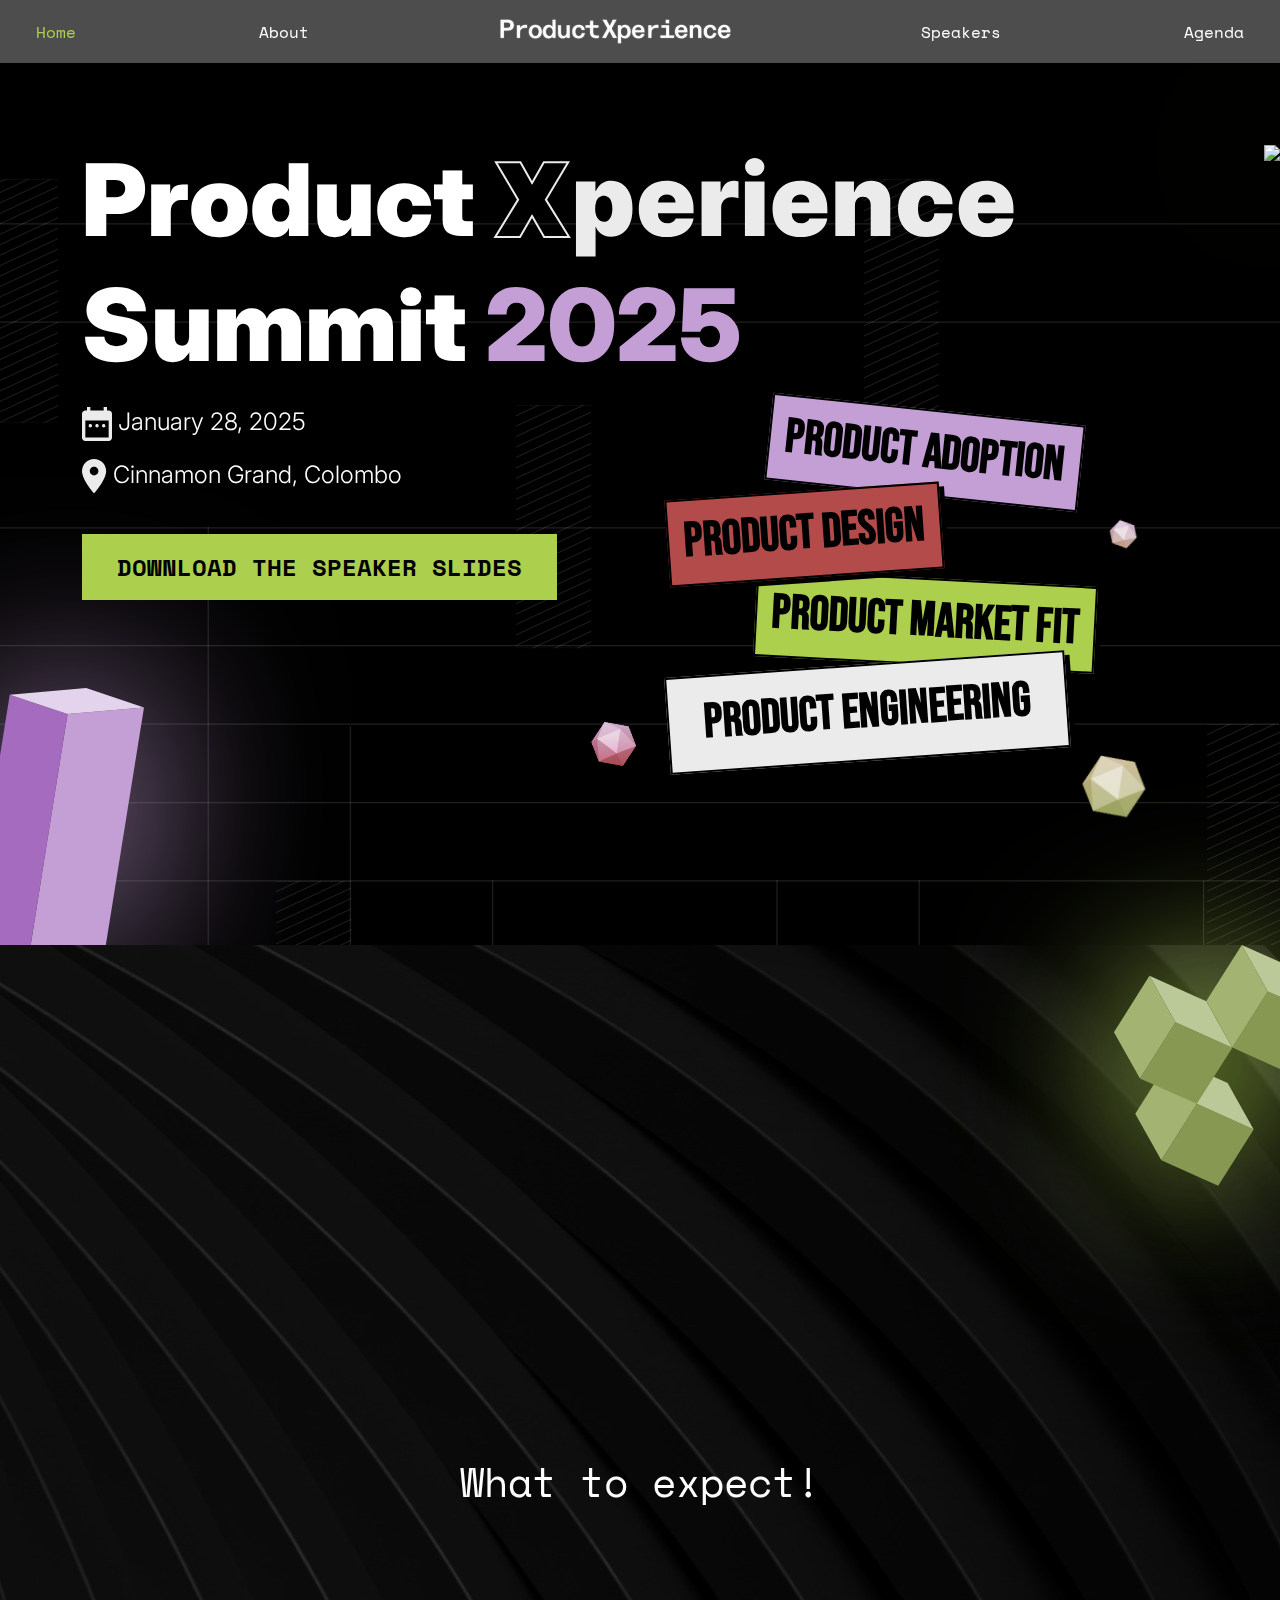
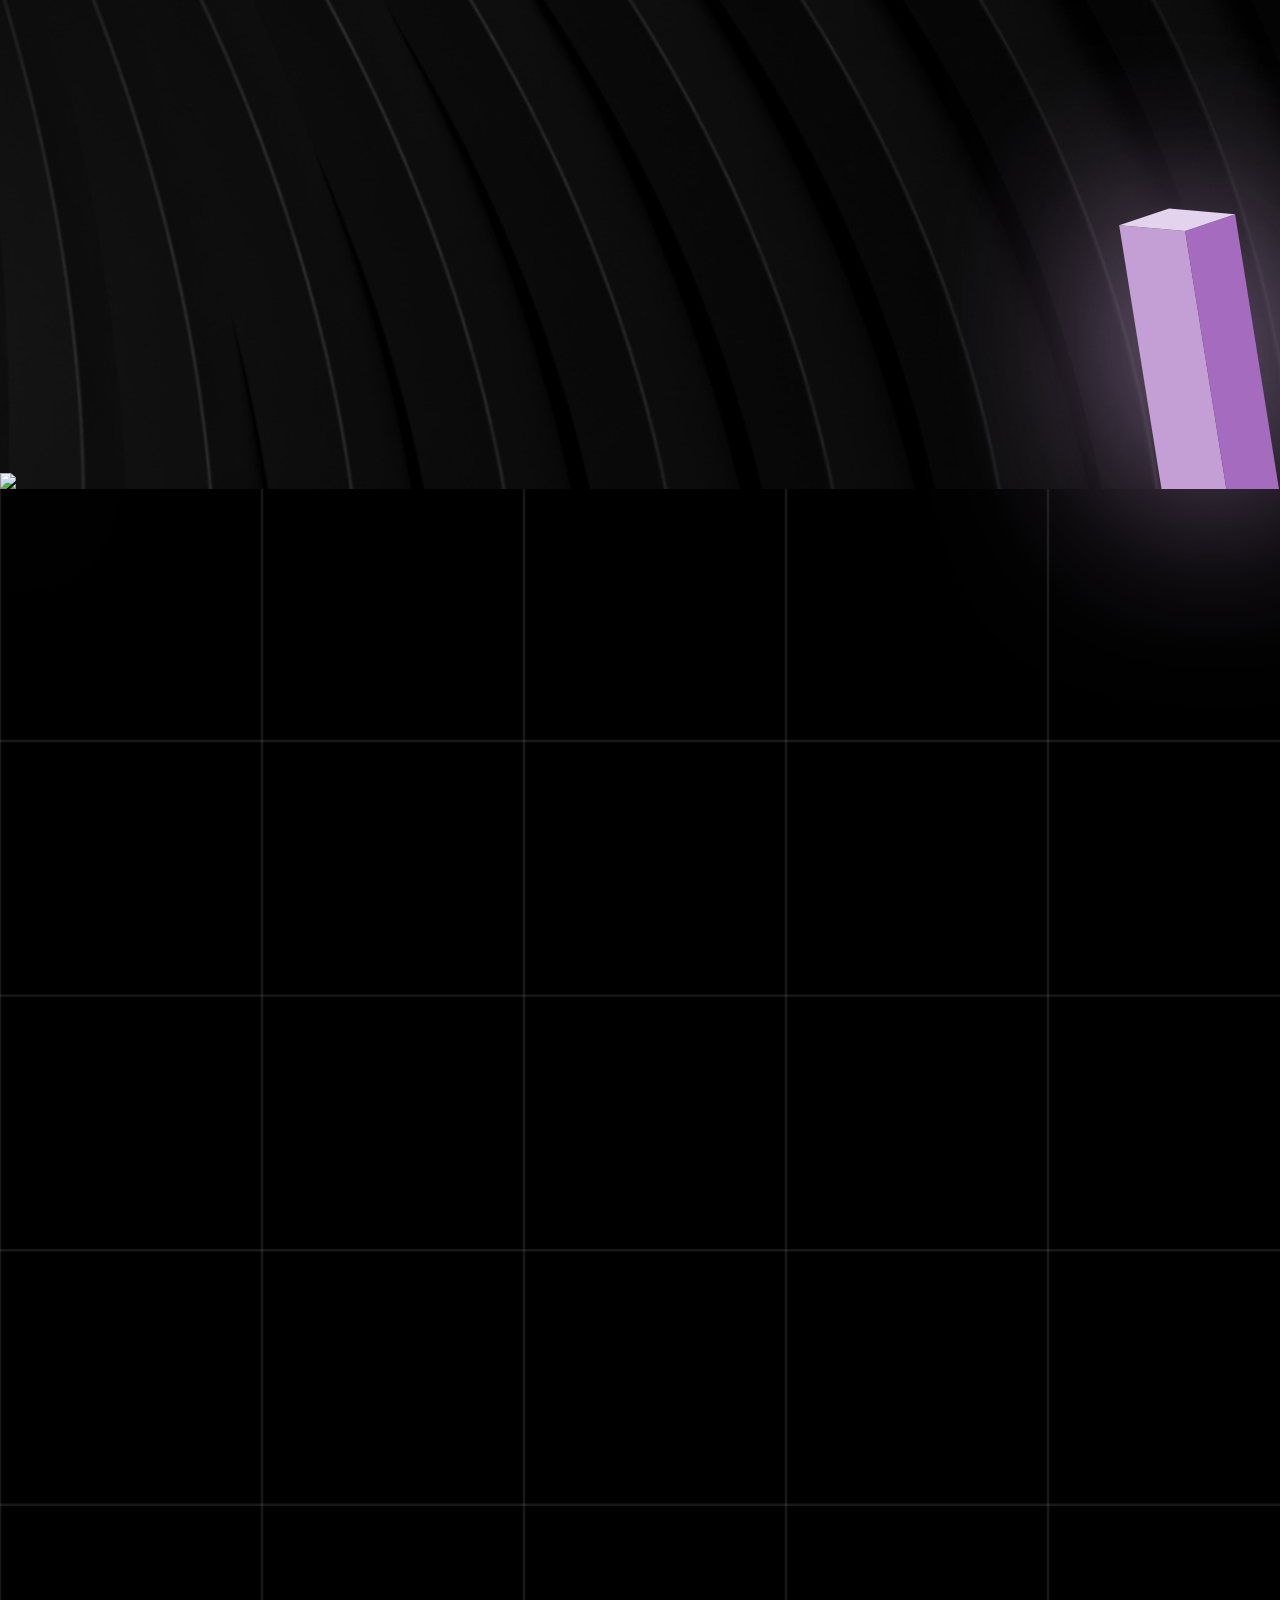
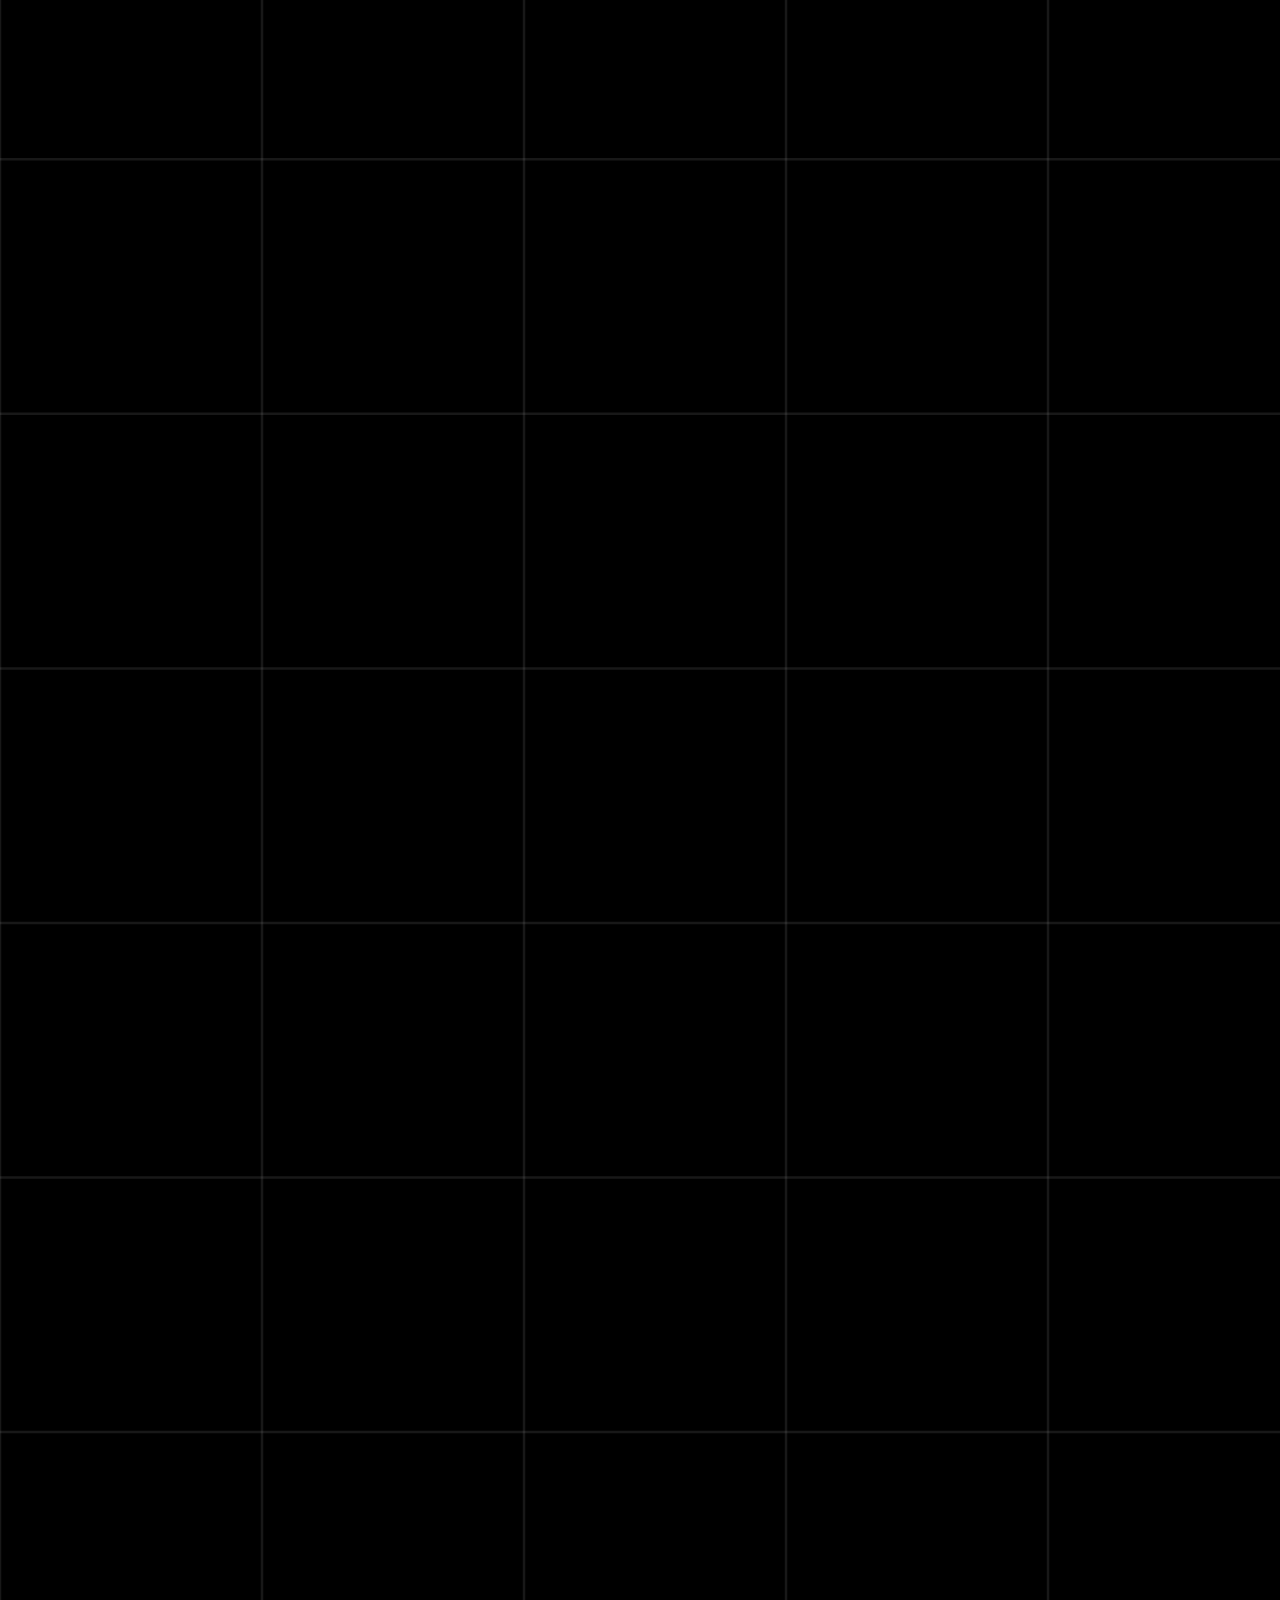
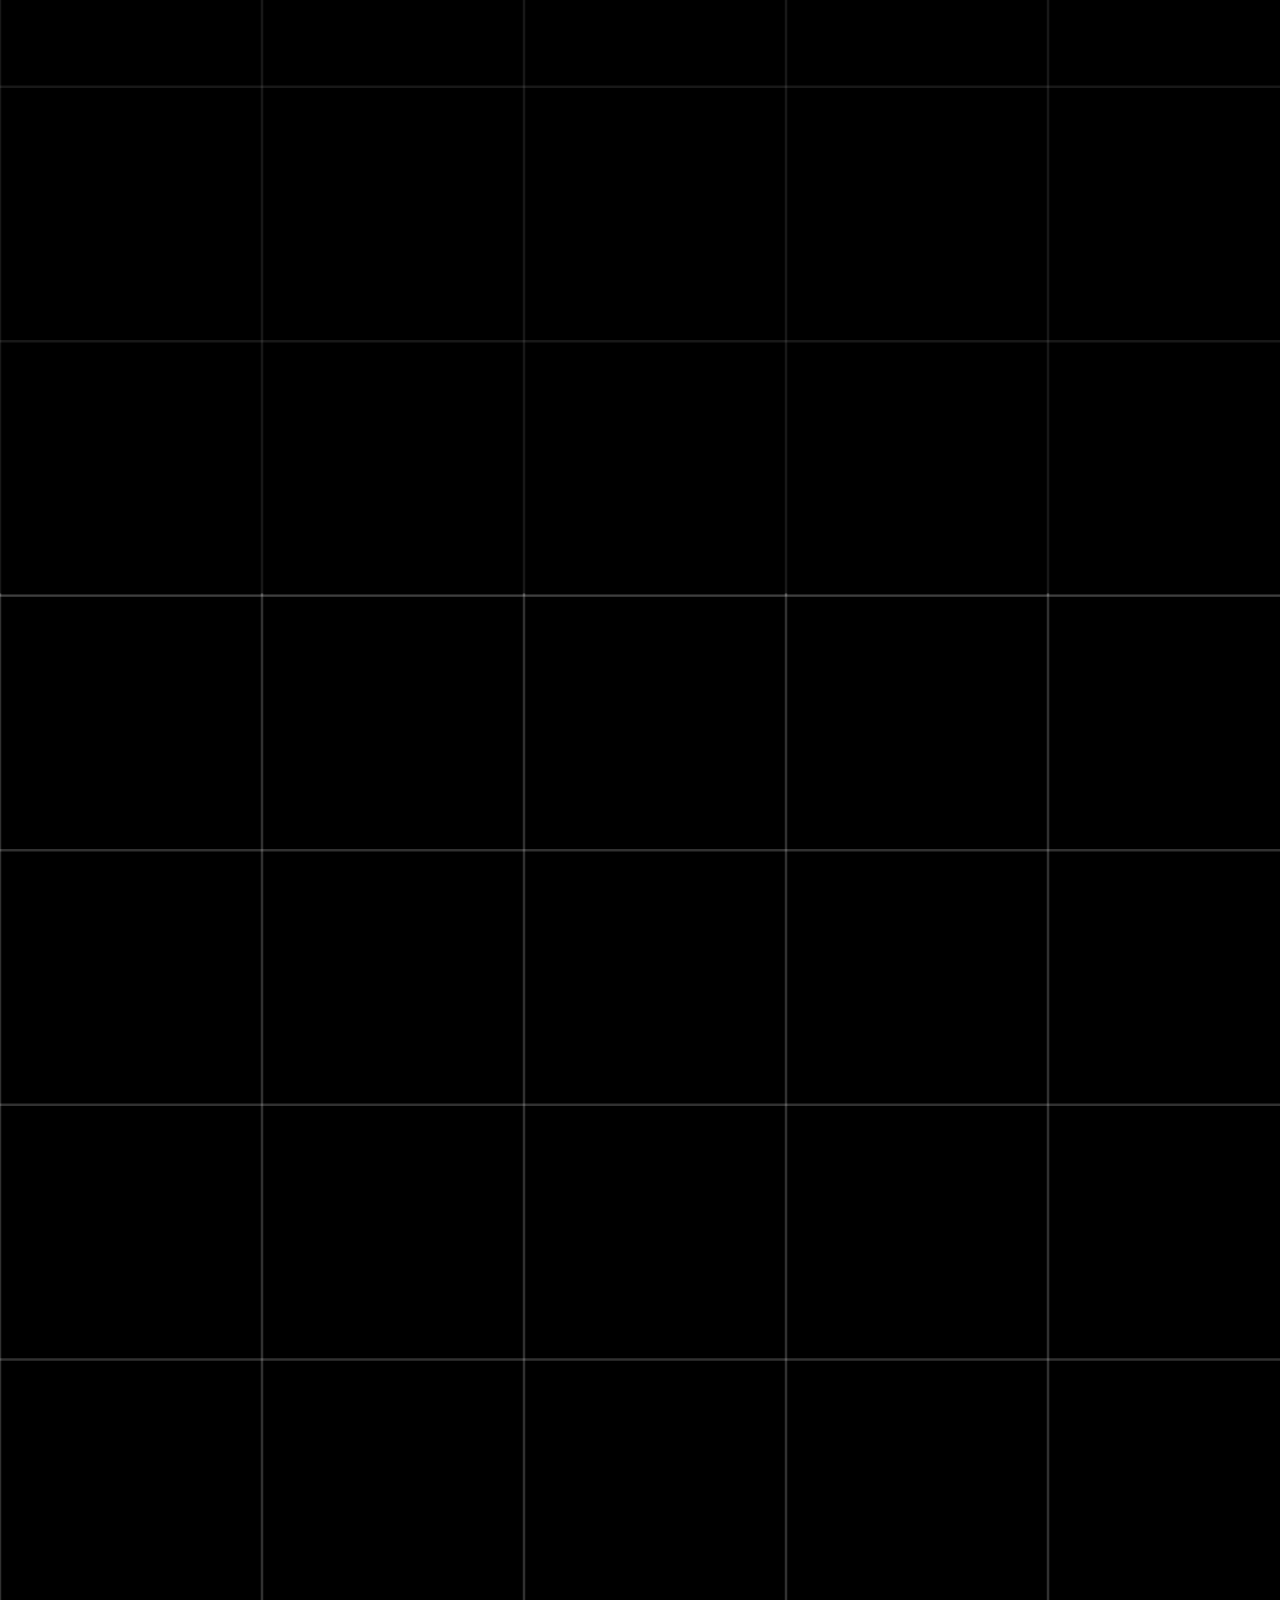
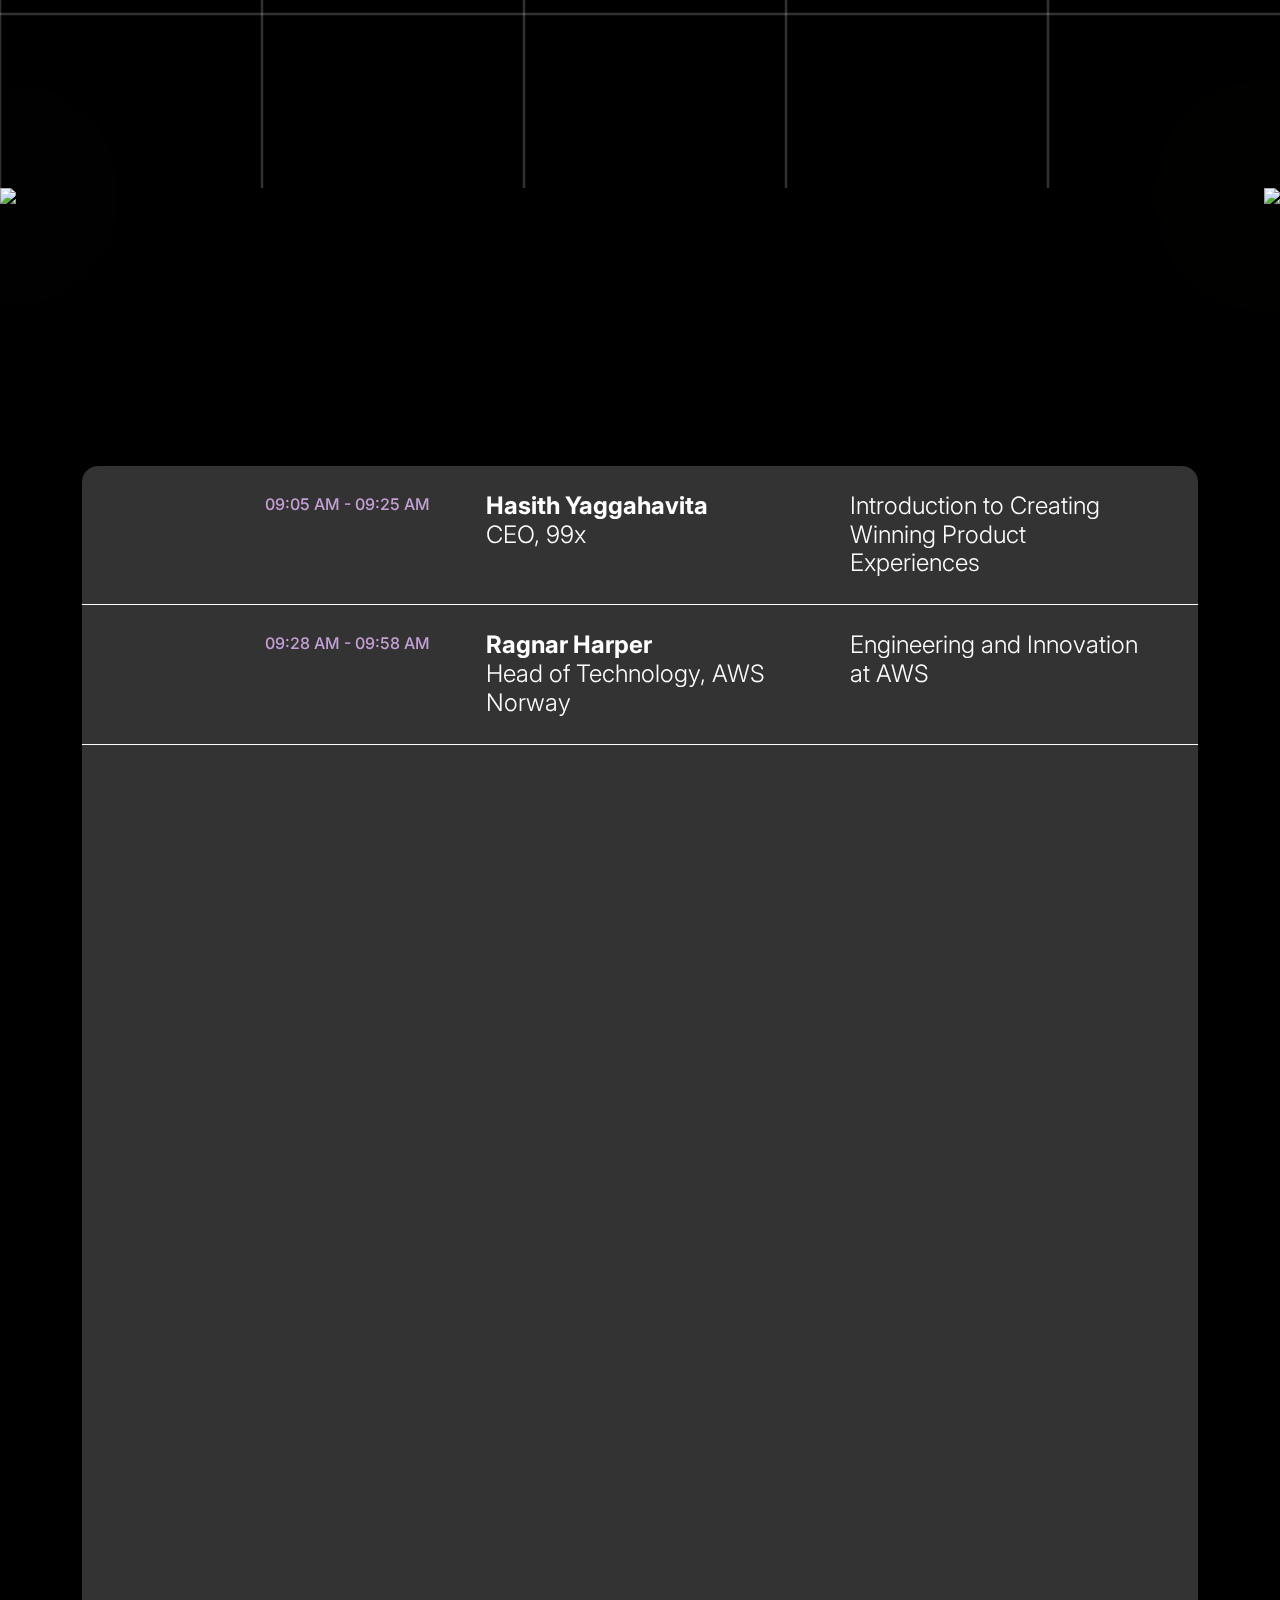
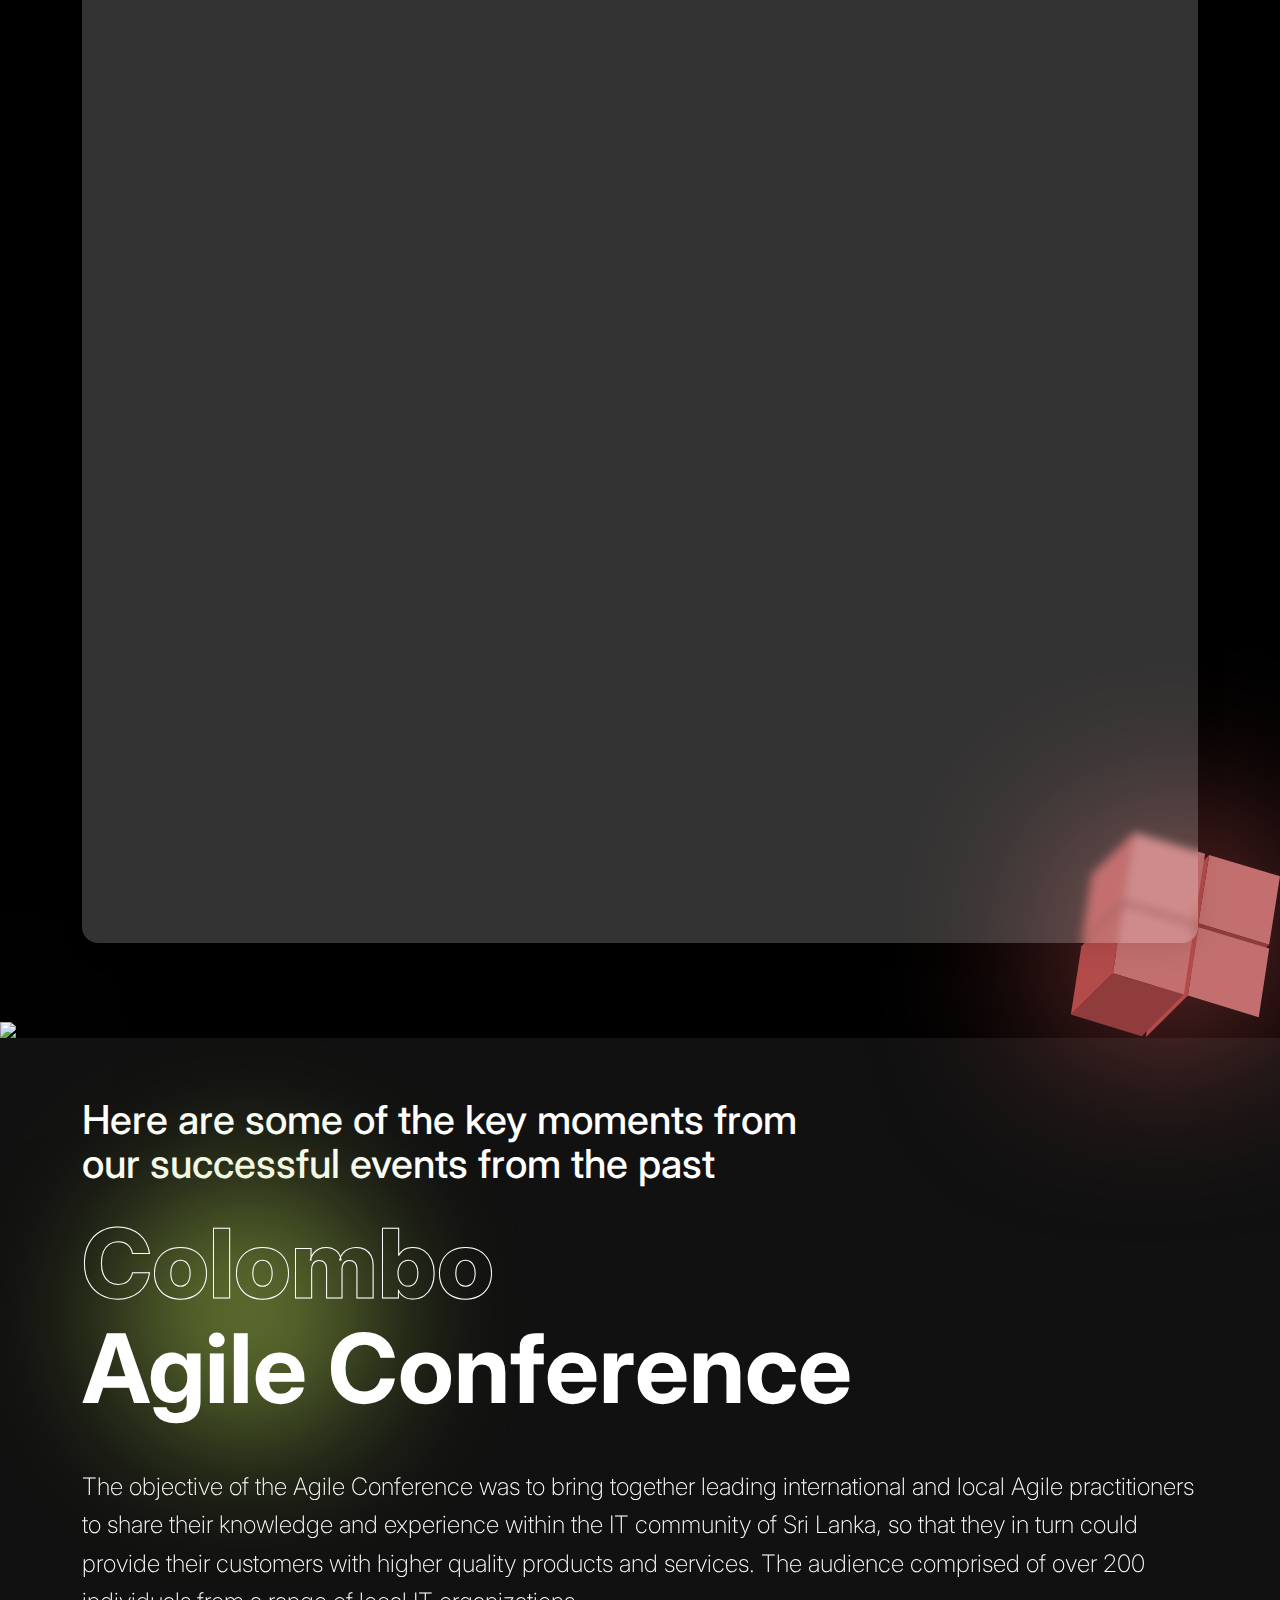
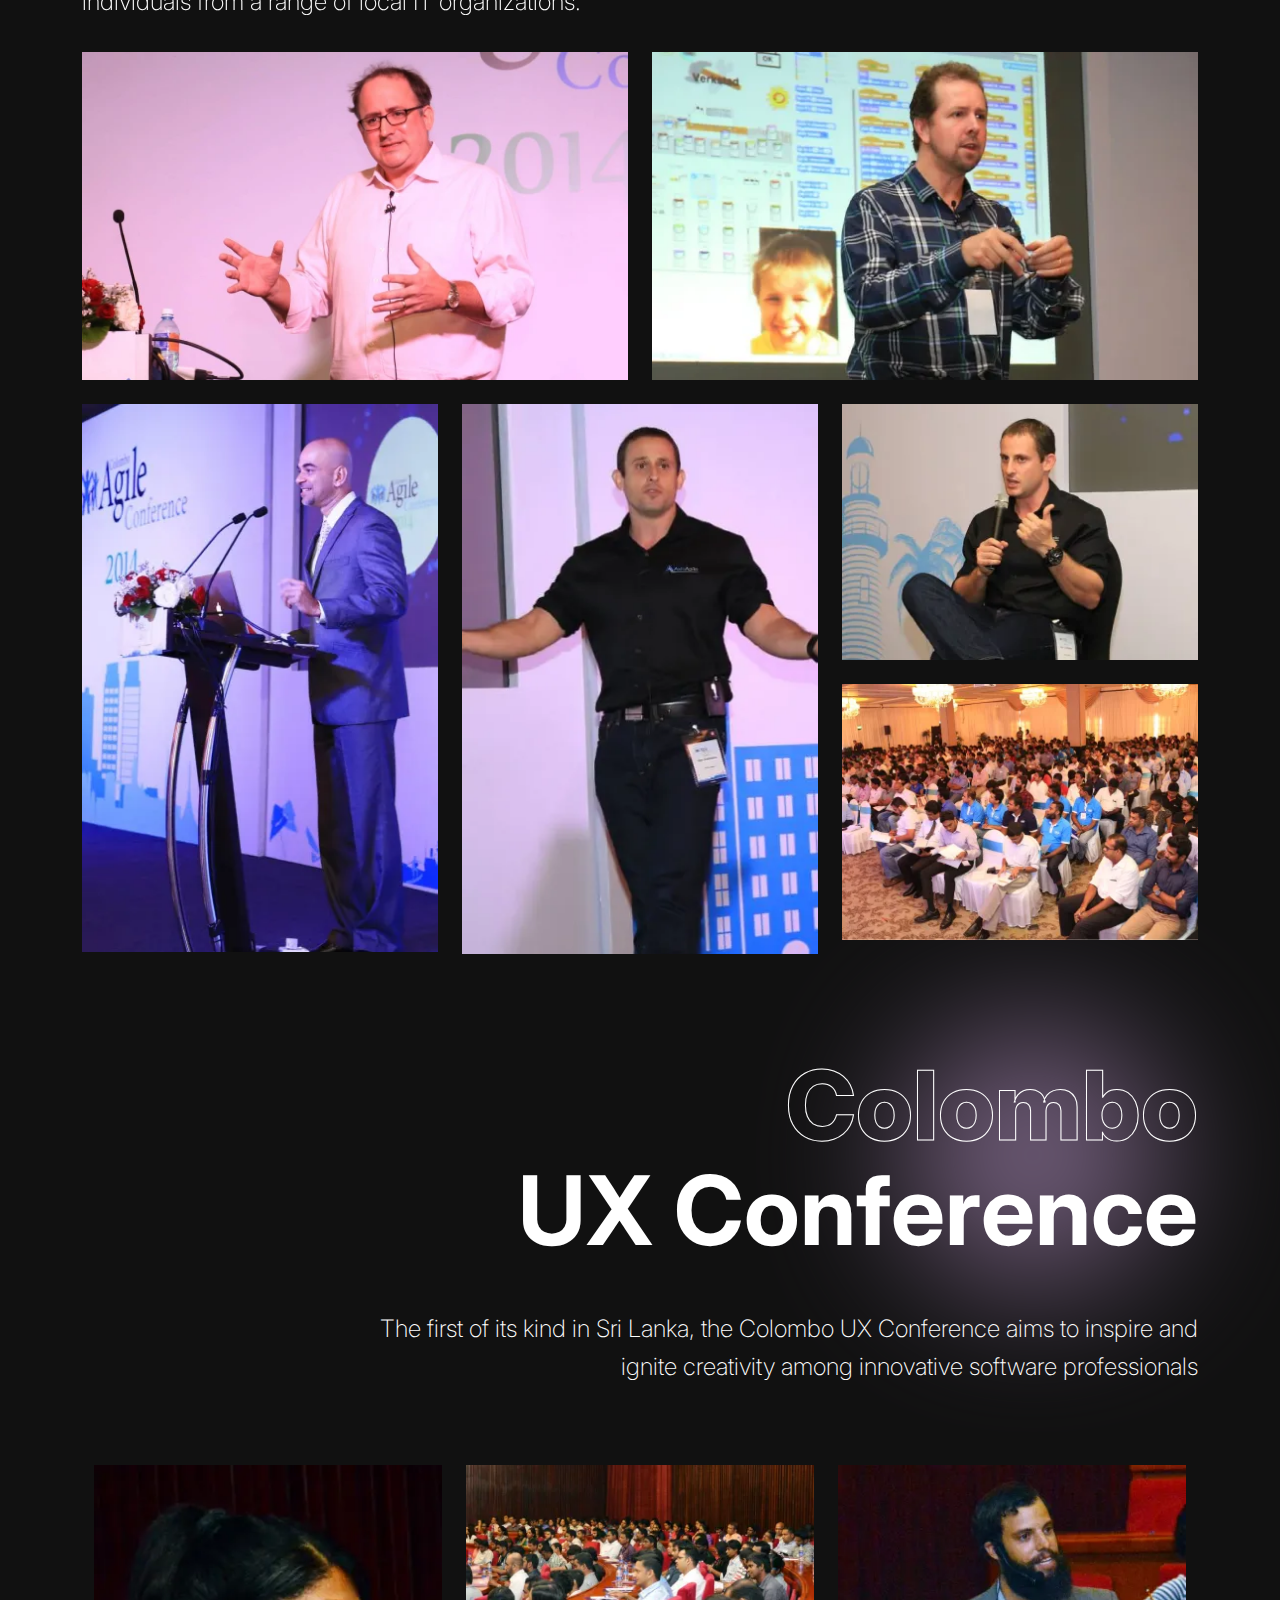
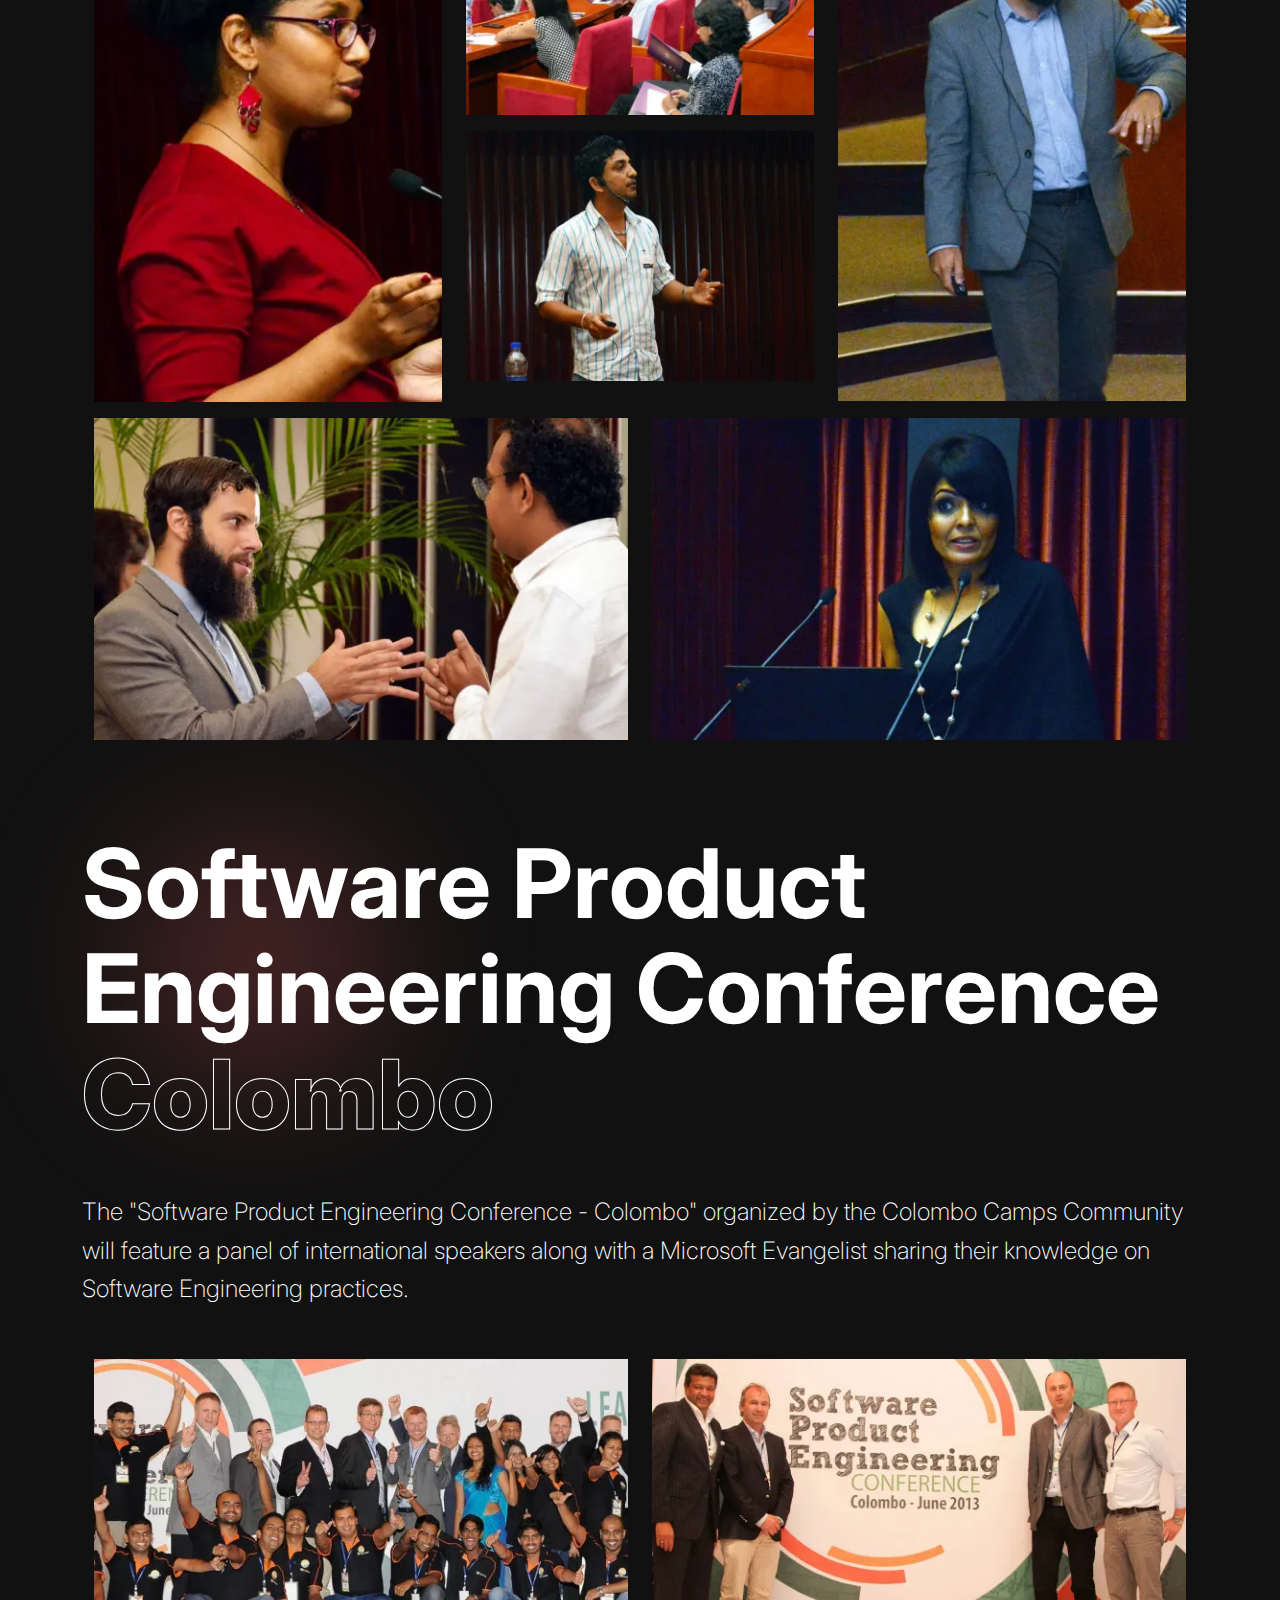
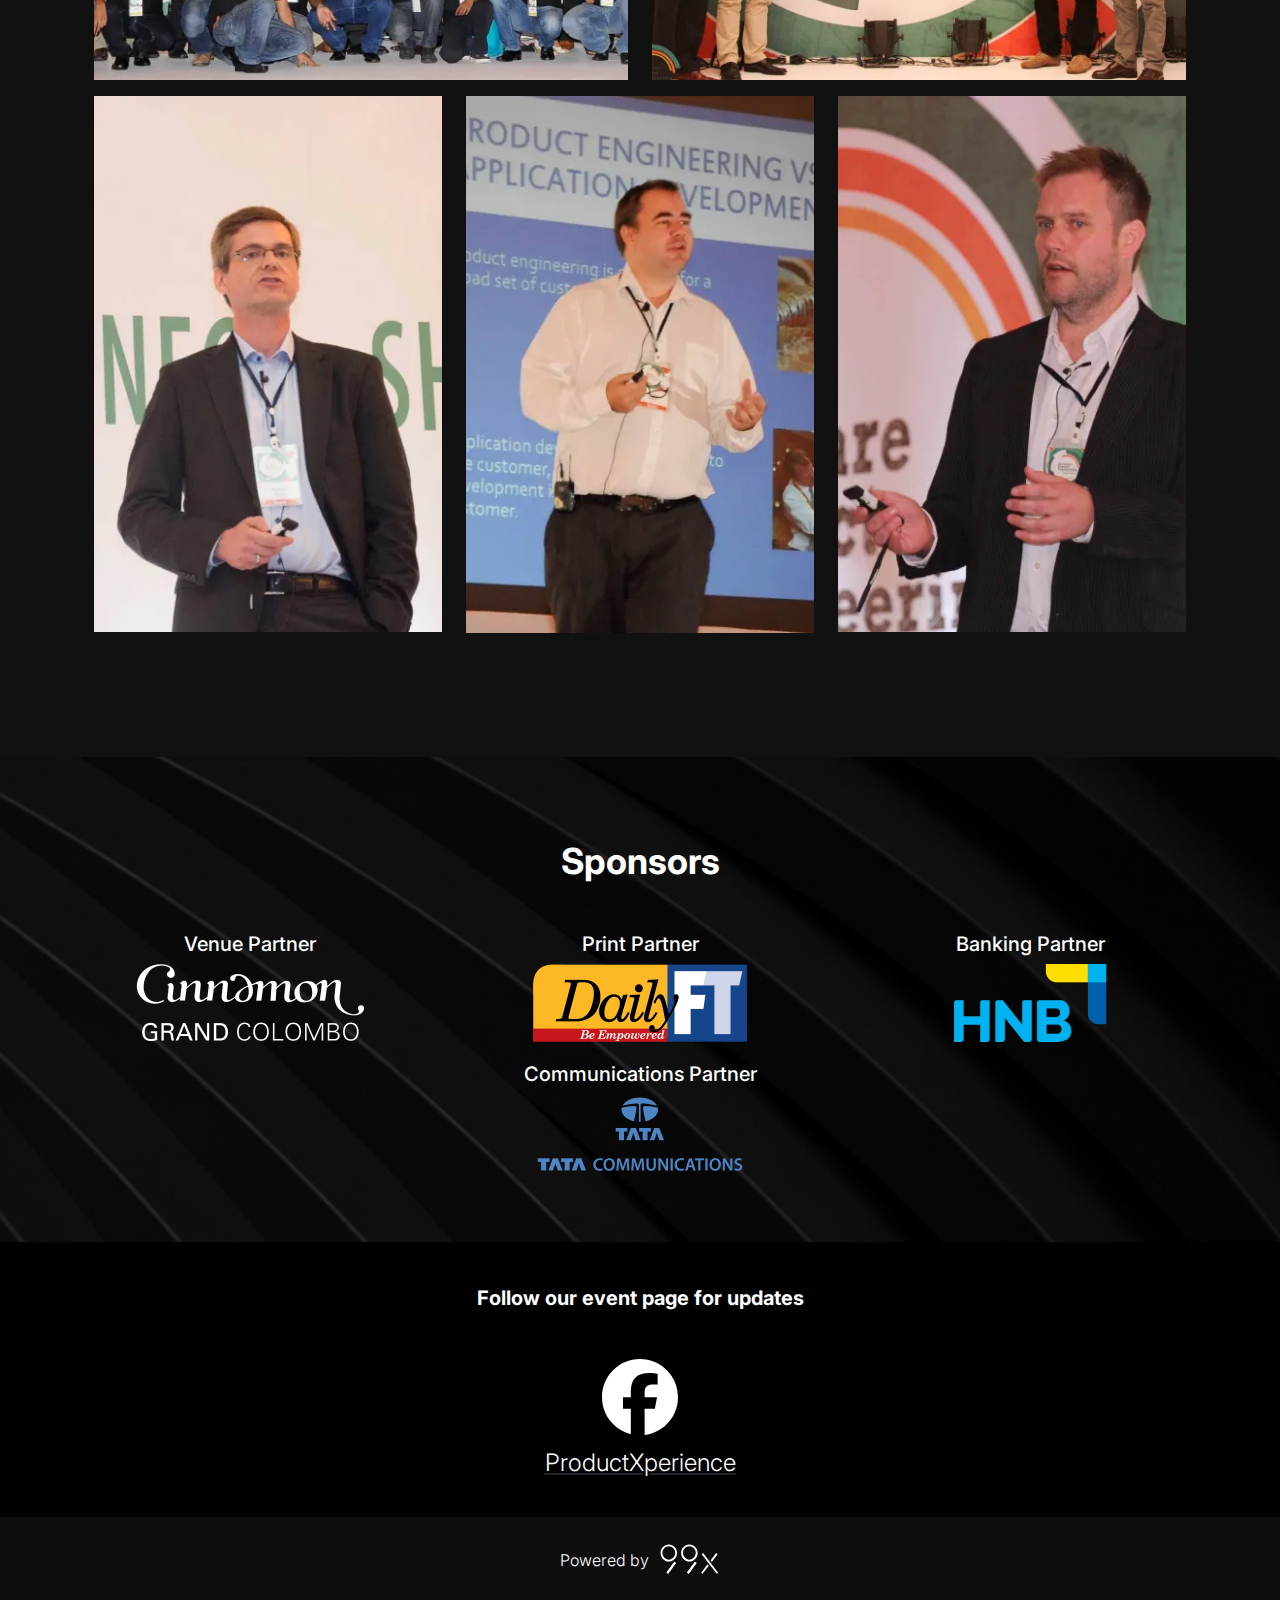
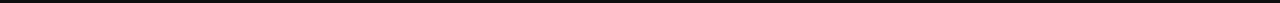
==== commit afe468f4: "egil slides updated" ====
--- a/index.html
+++ b/index.html
@@ -290,9 +290,9 @@
                             <div class="speaker-details text-center">
                                 <h4 class="mb-0 text-dark-100 px-3">Egil<br />Fujikawa Nes</h4>
                                 <p class="mb-0 text-dark-100">CTO<br />99x Digital Solutions</p> 
-                                <!-- <a target="_blank">
+                                <a href="assets/slides/Session 6 - Egil.pdf" target="_blank">
                                     <button class="slides-button mt-4">Download presentation</button>
-                                </a> -->
+                                </a> 
                                 <div class="square square-lg square-light rotate--3 mt-3 position-relative top-25">
                                     <h4>Creating Products with Exceptional Market Resonance</h4>
                                 </div>
